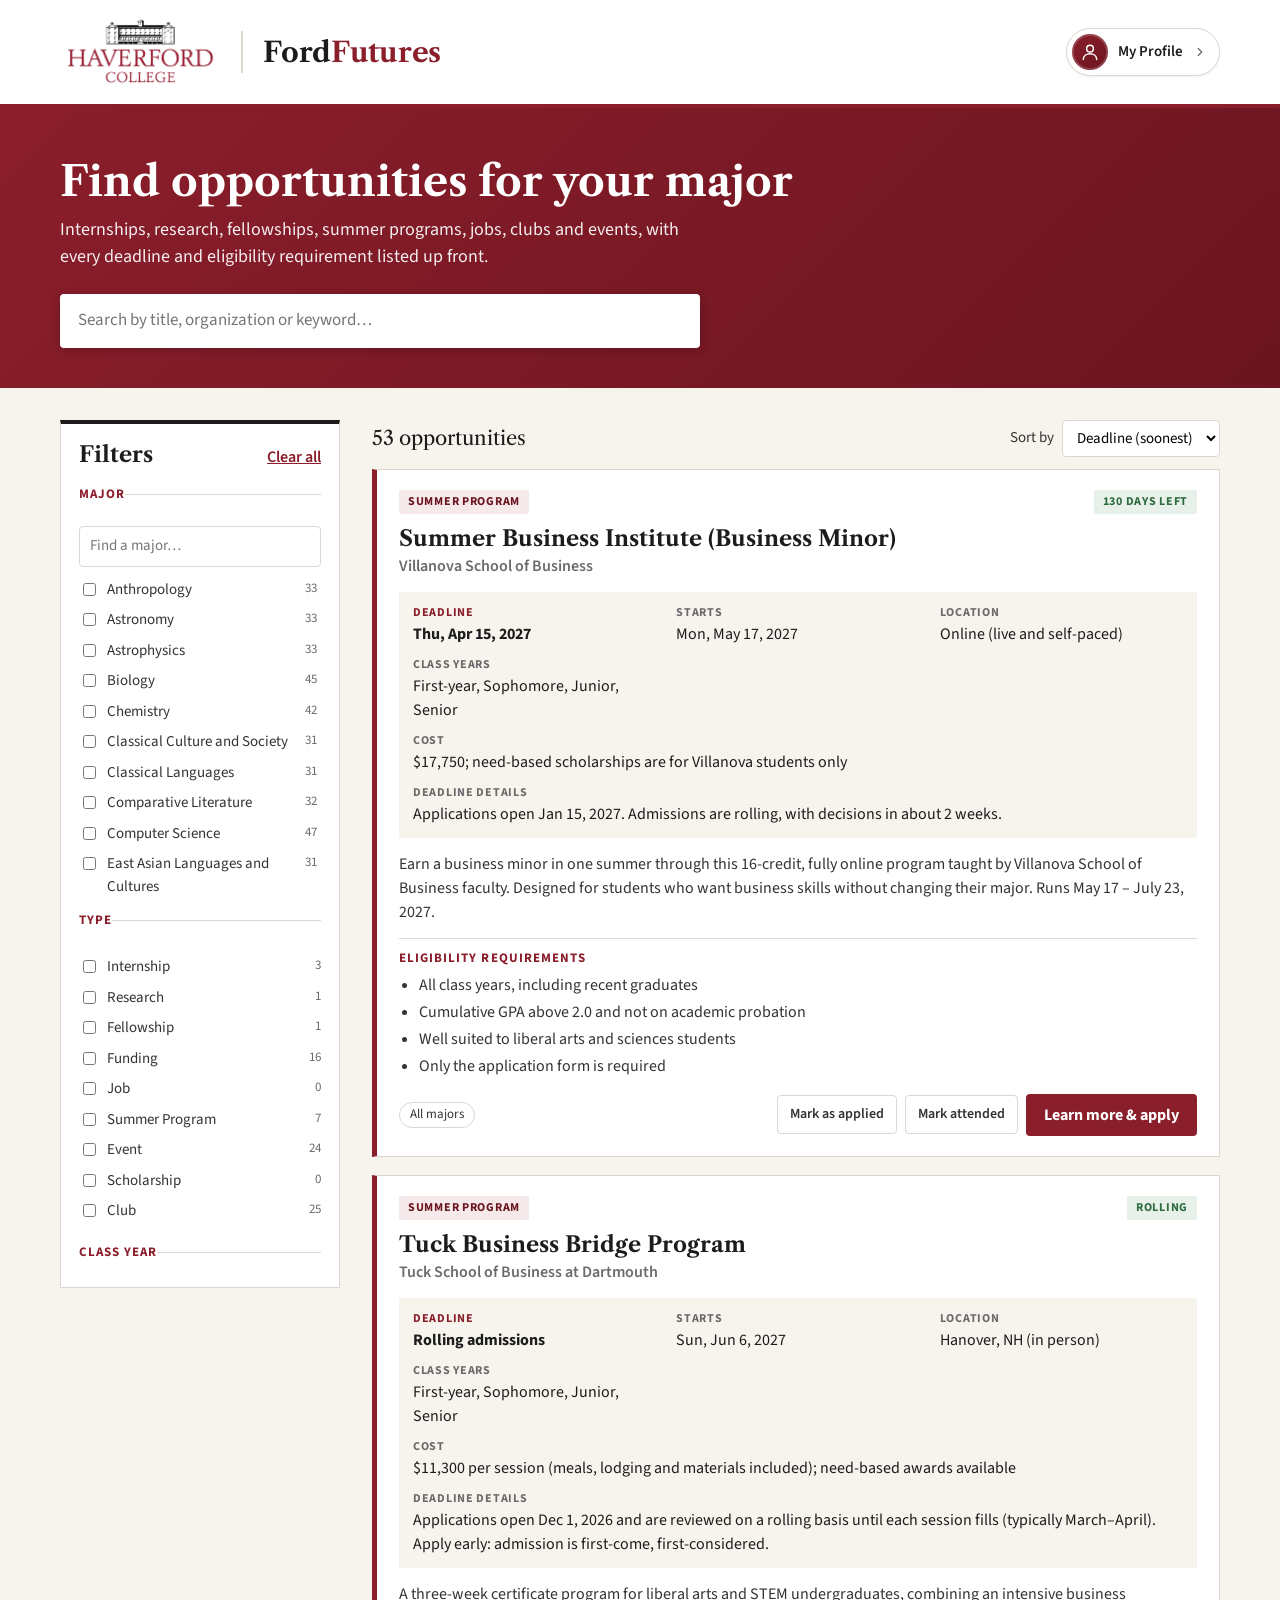
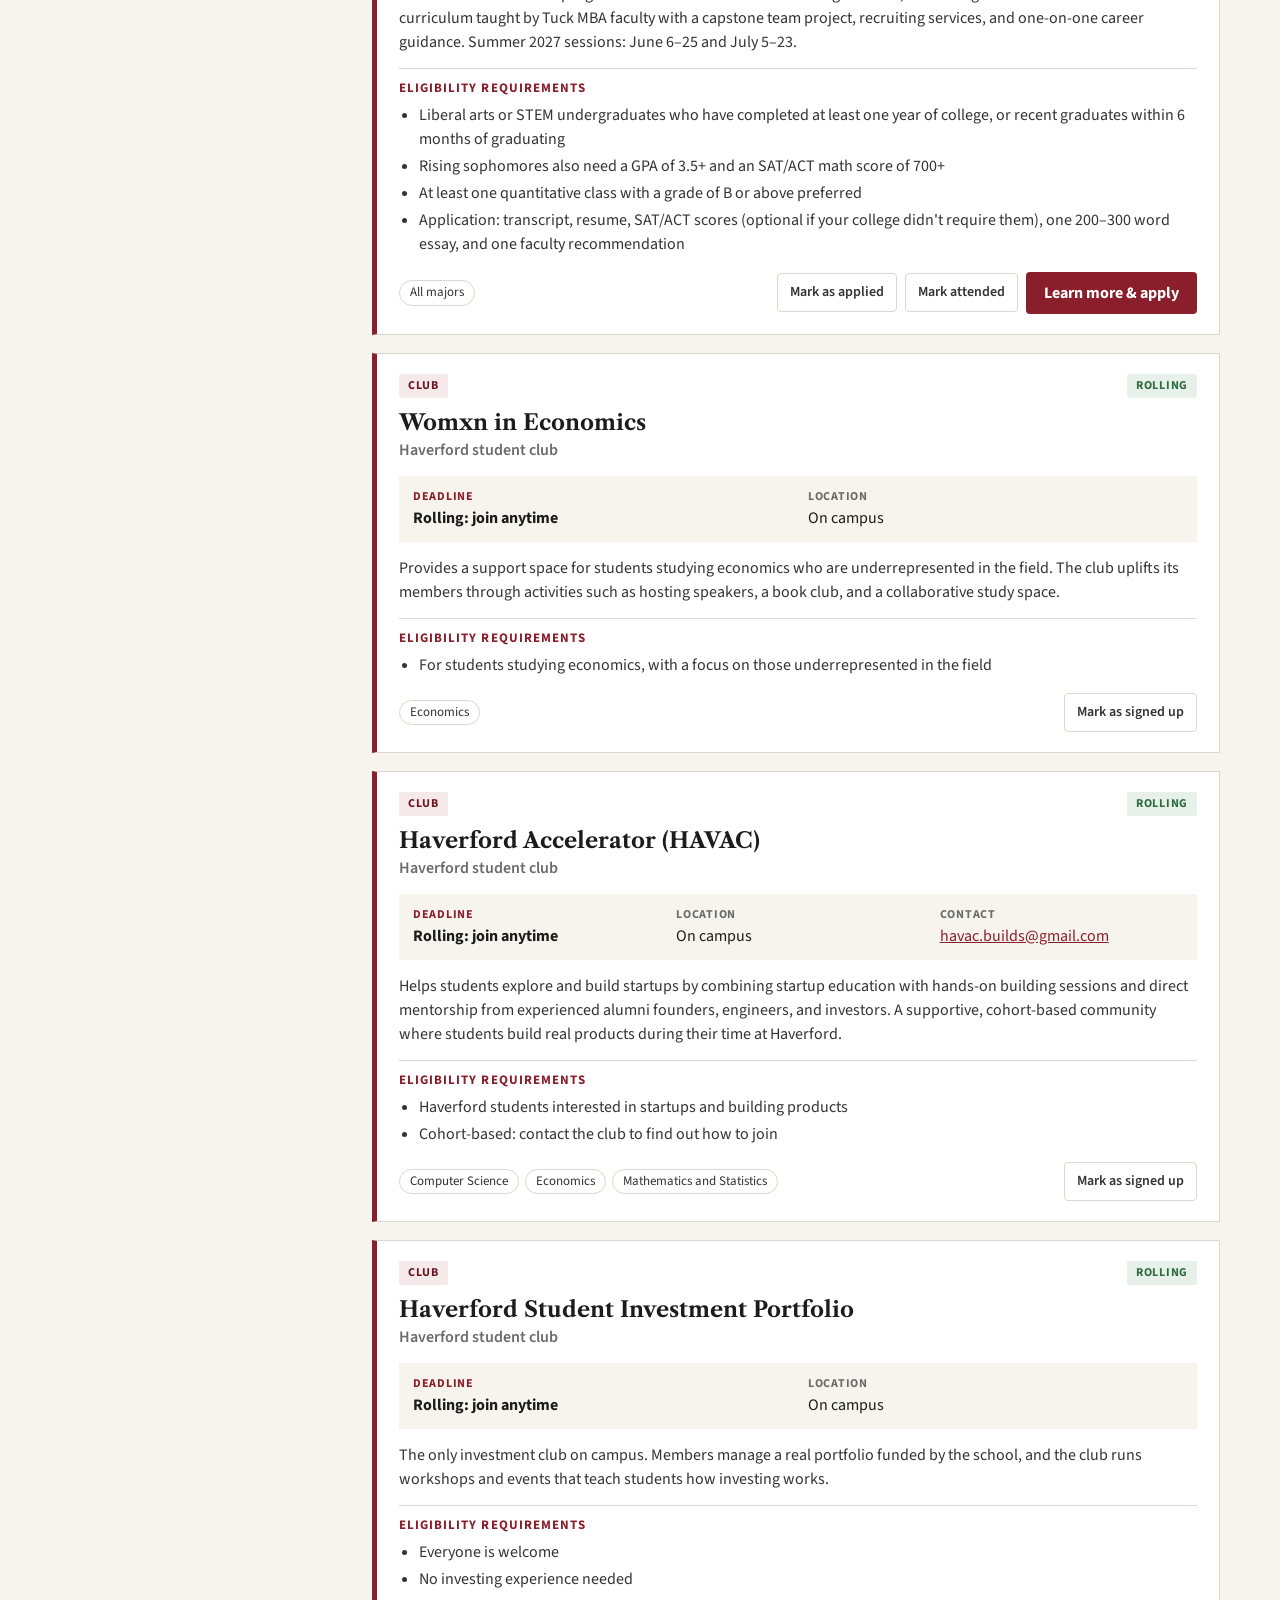
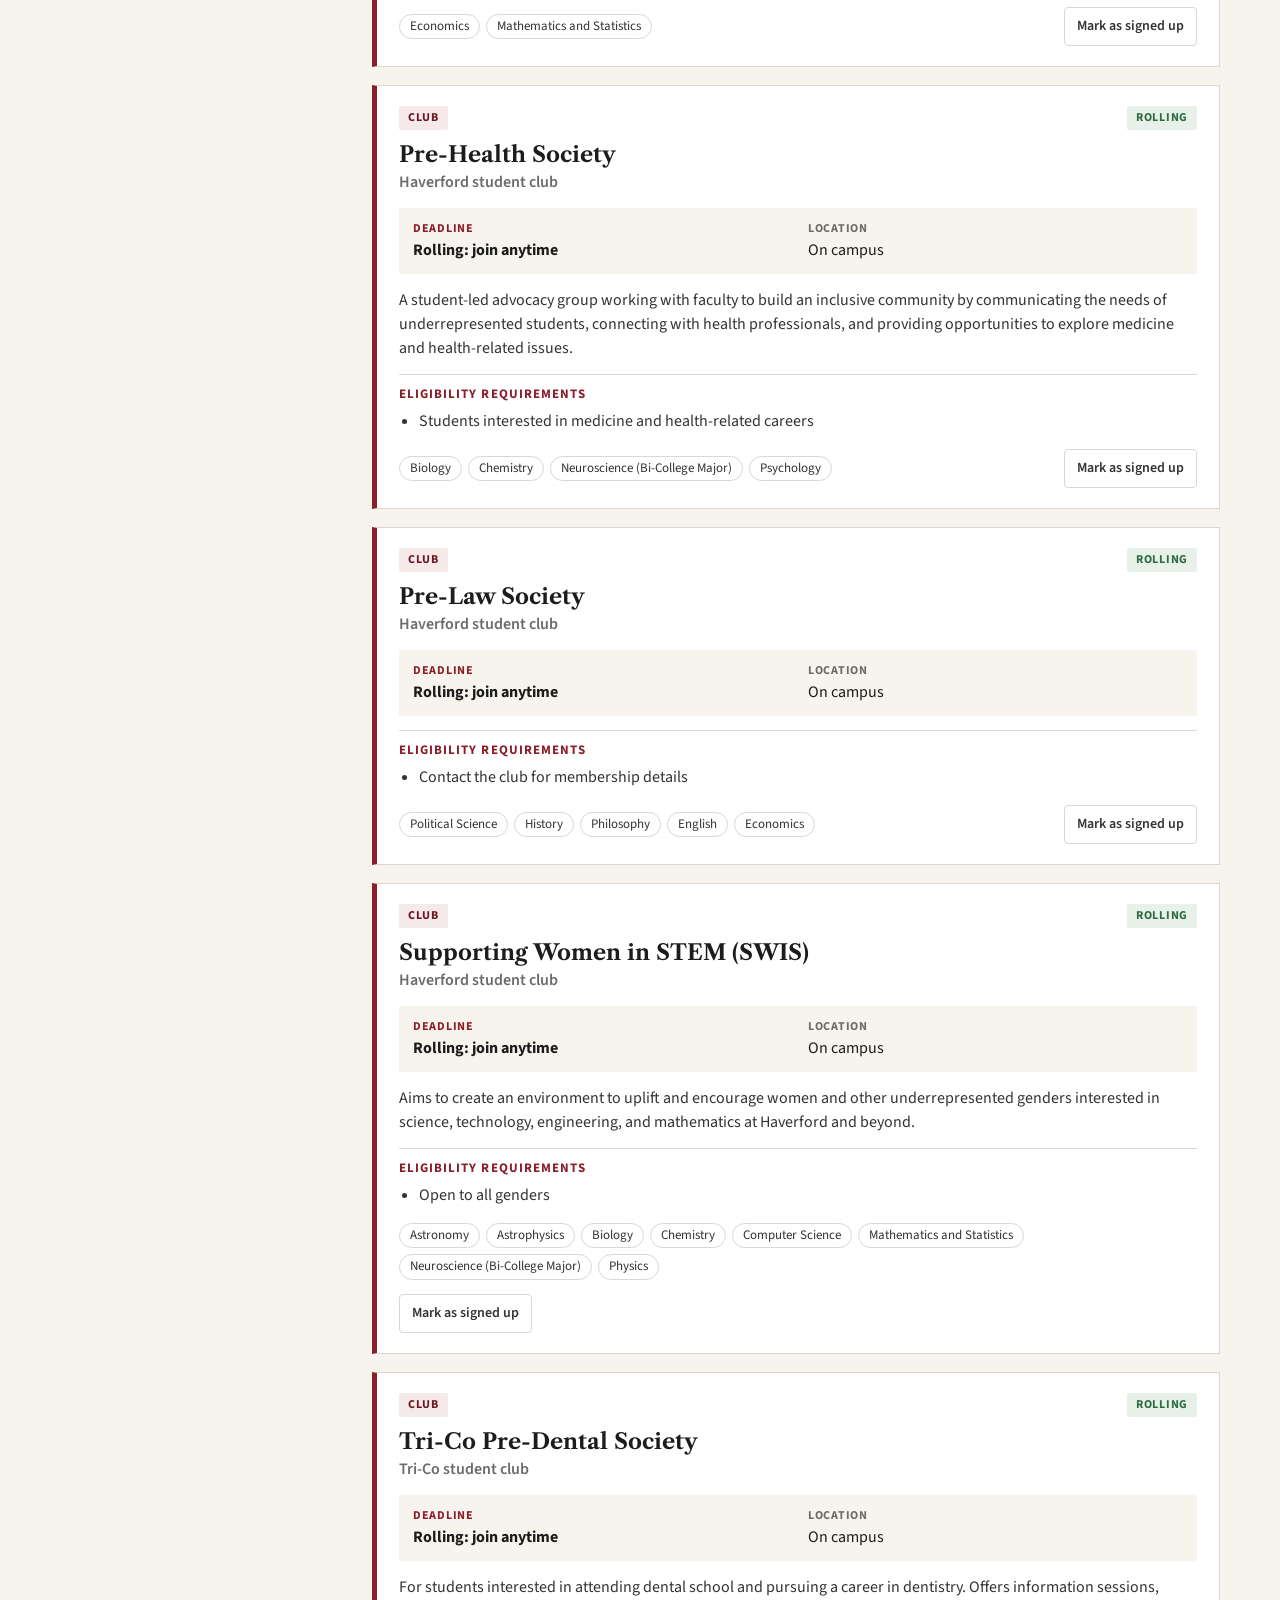
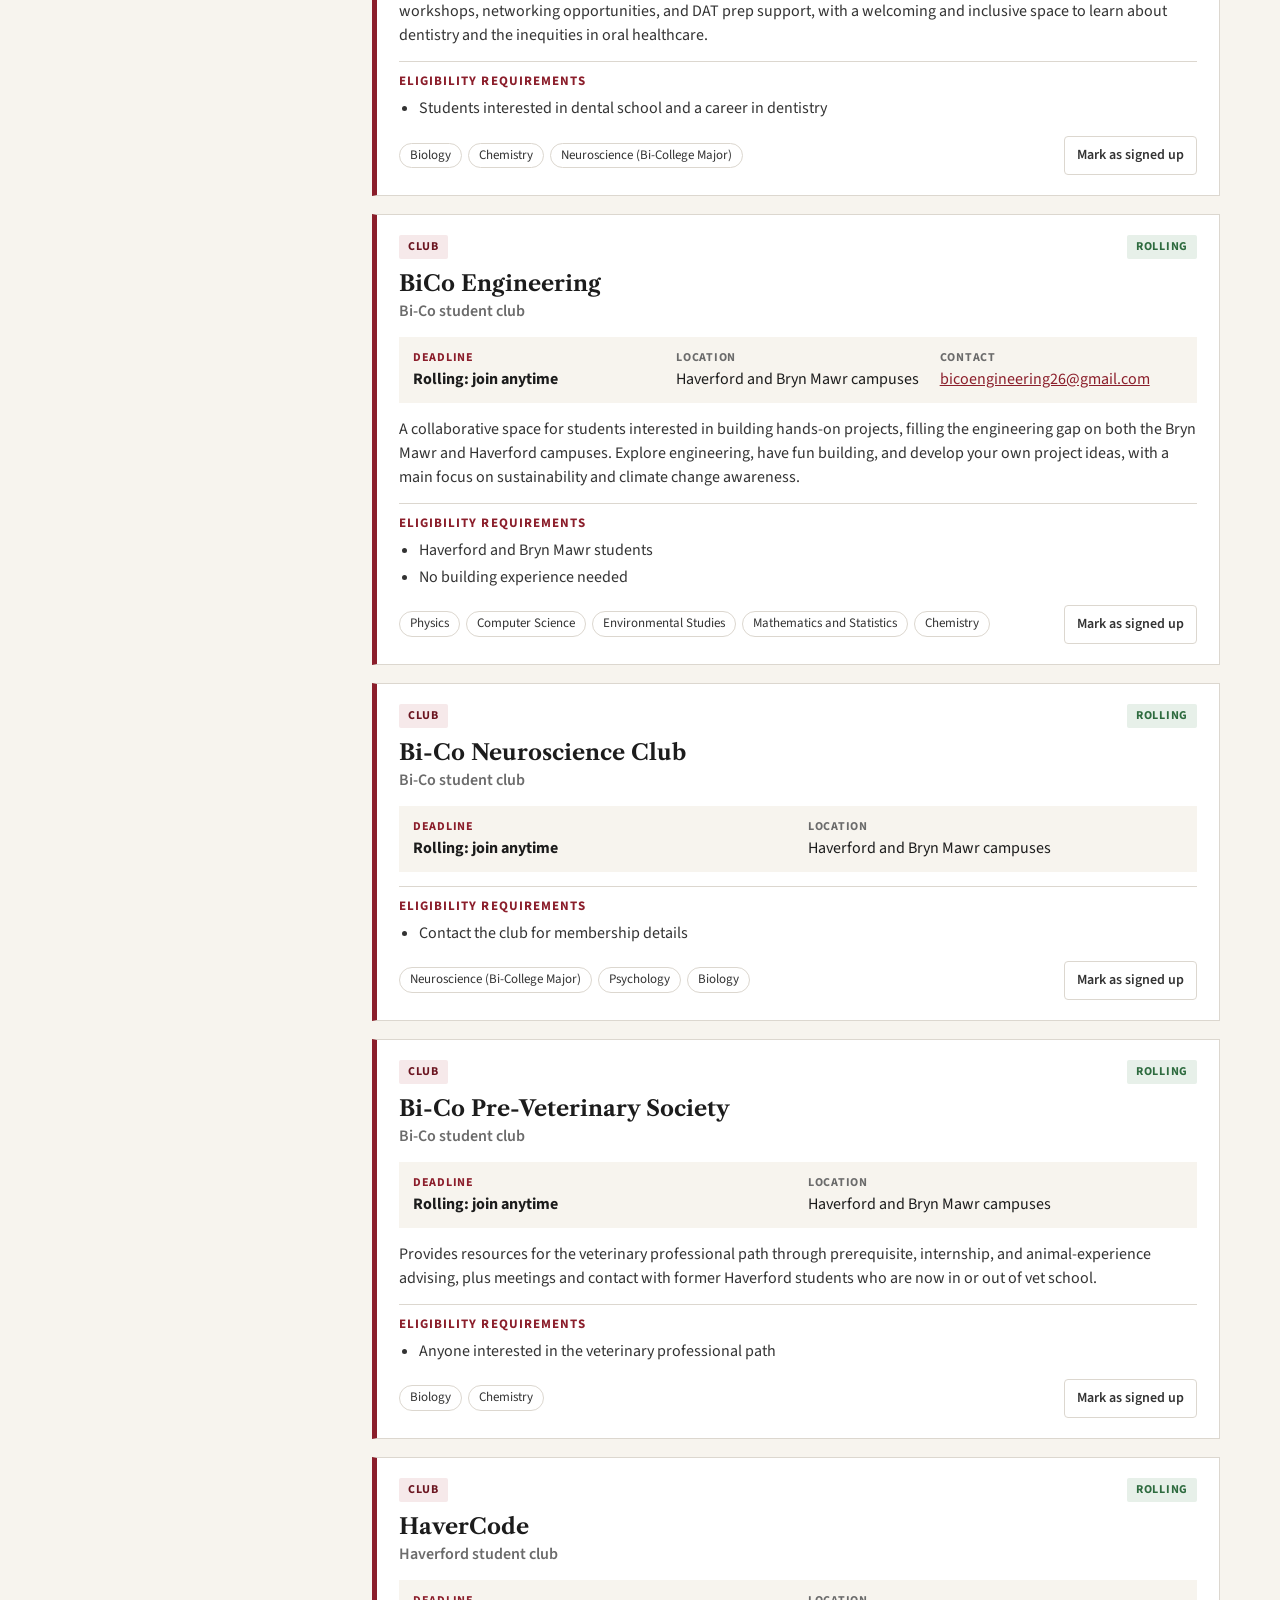
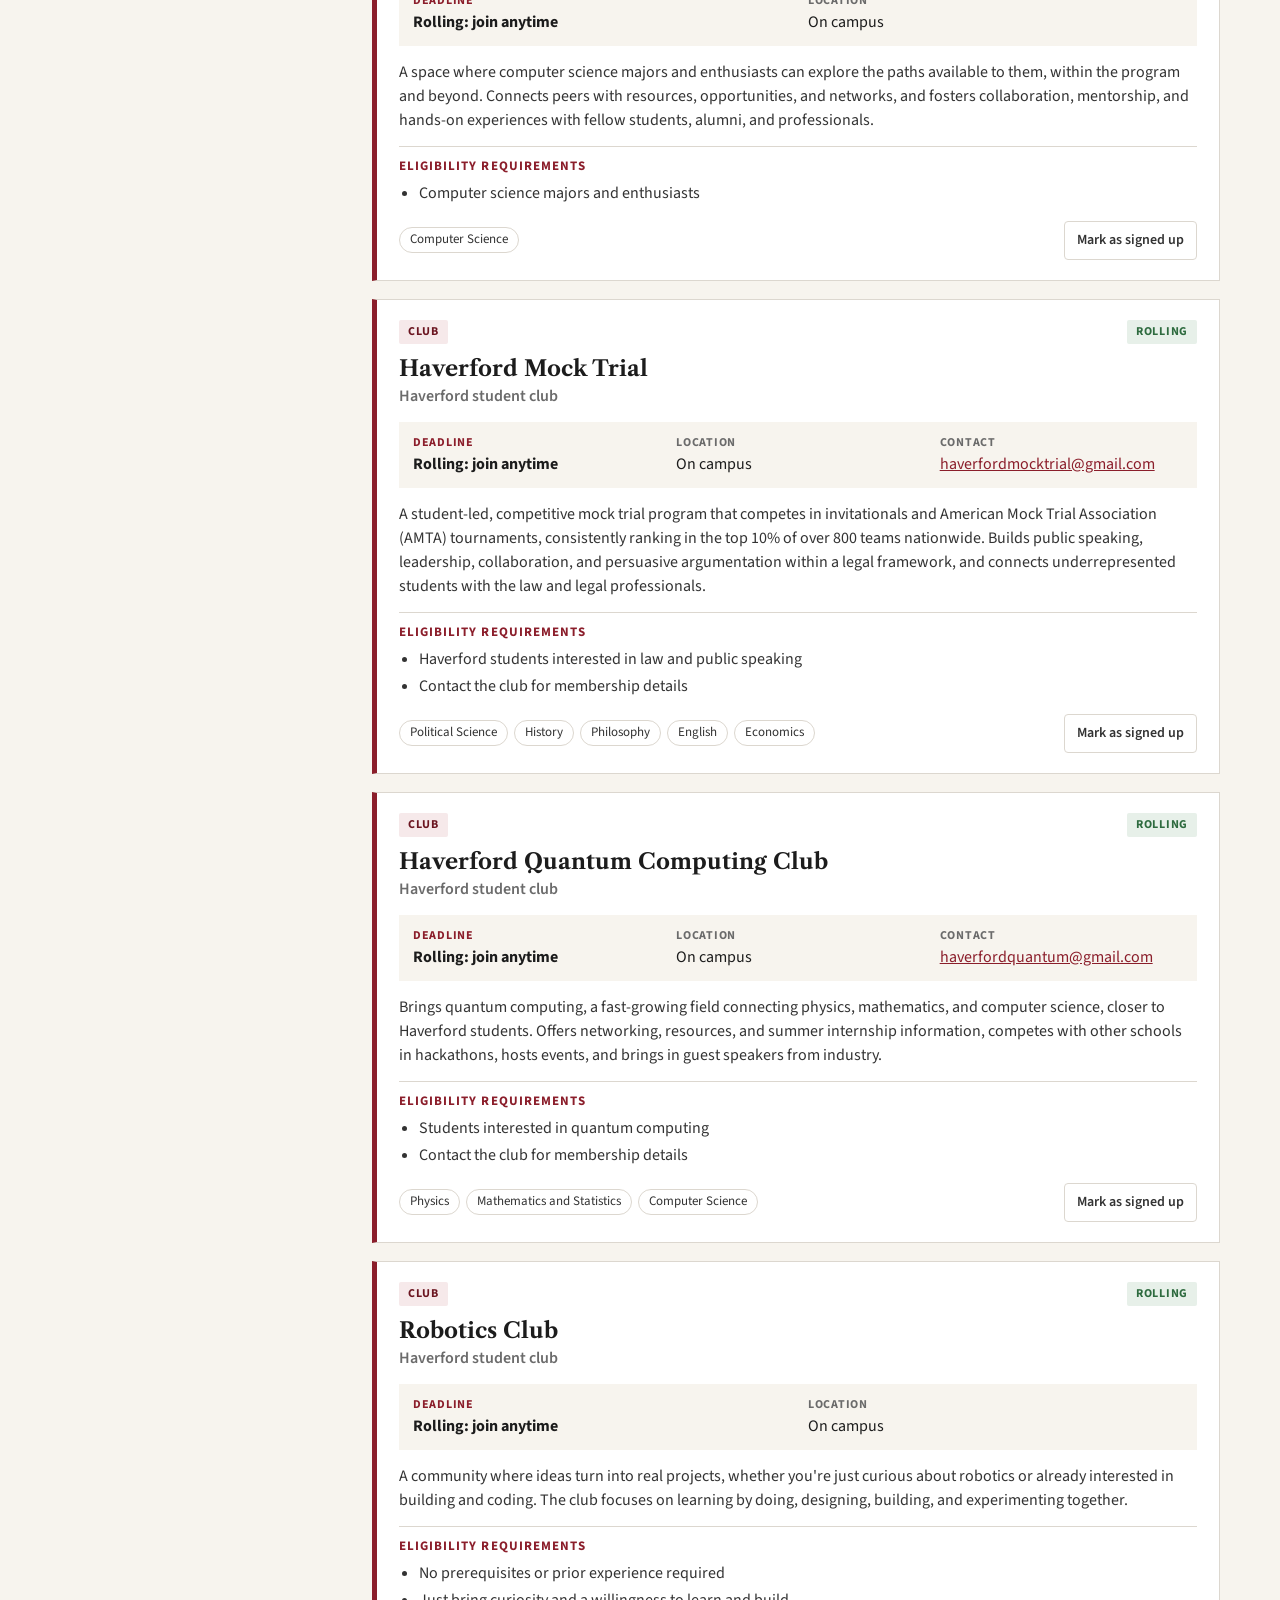
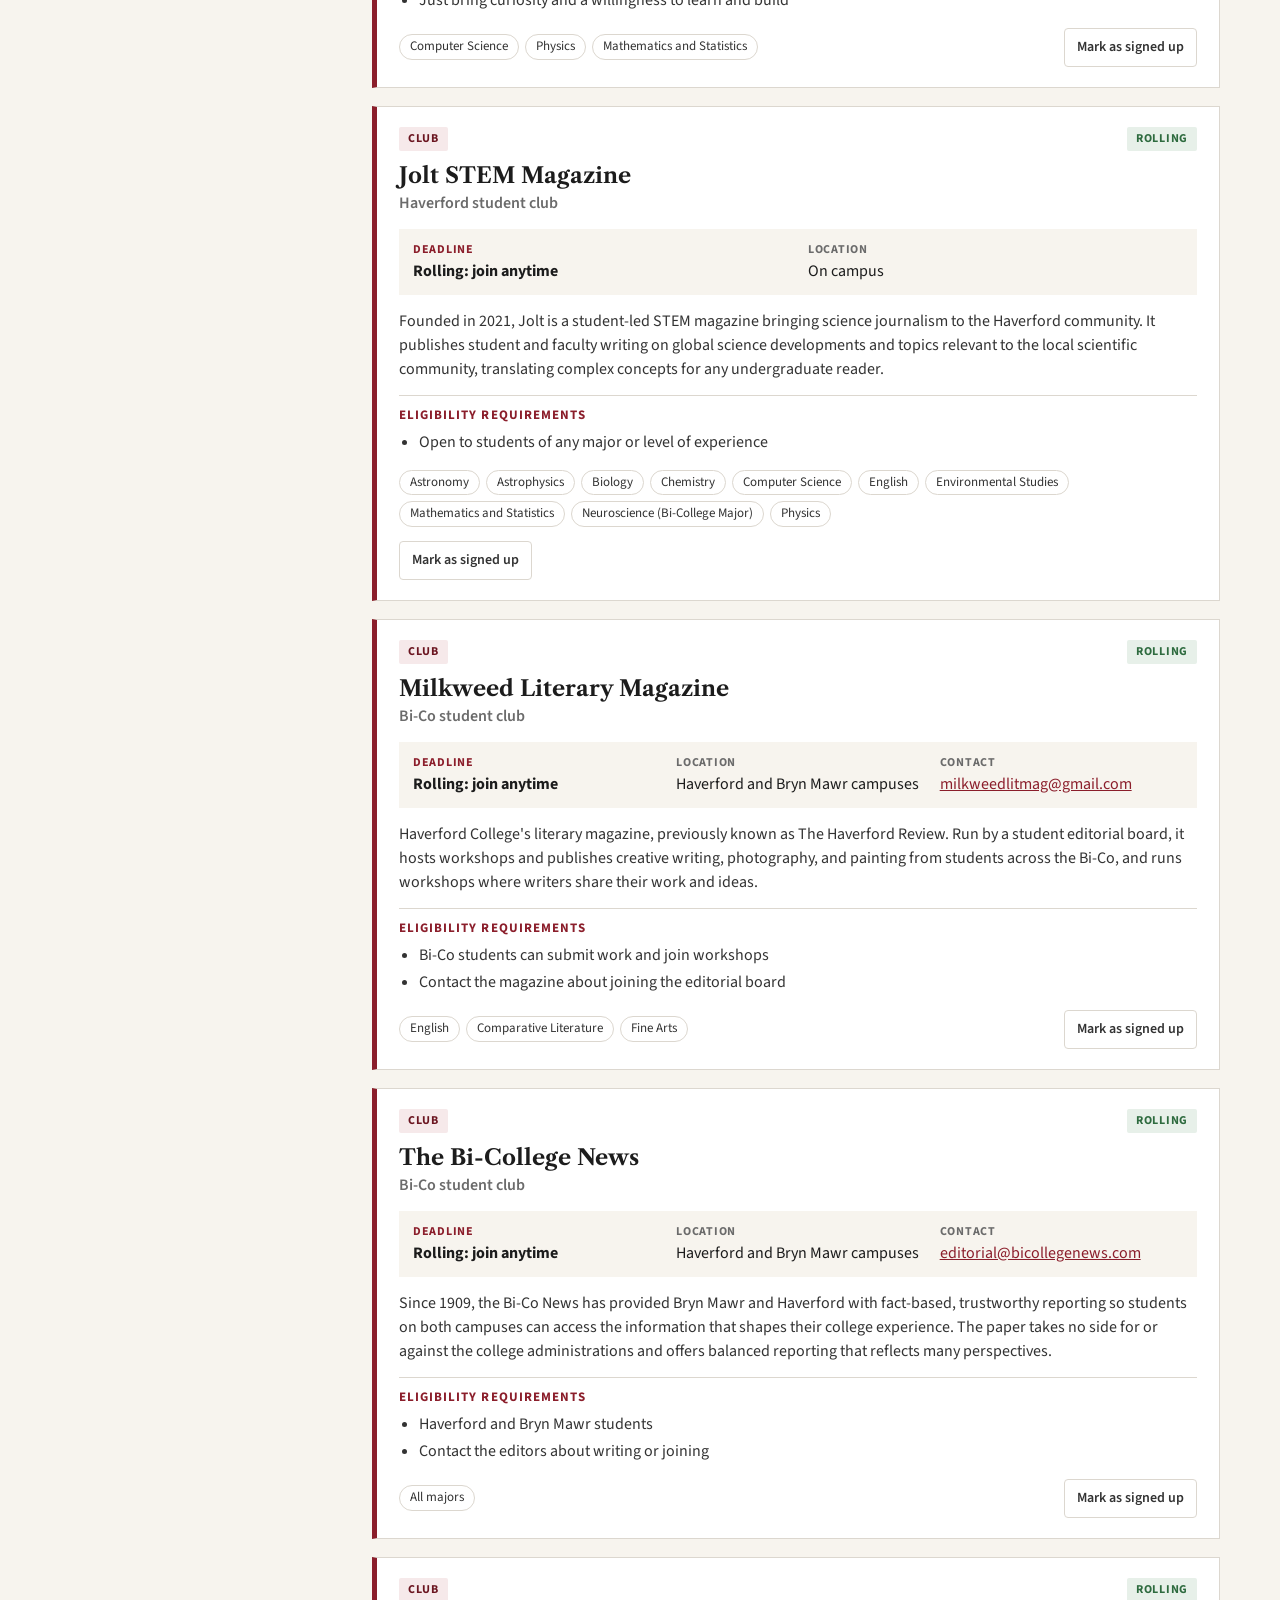
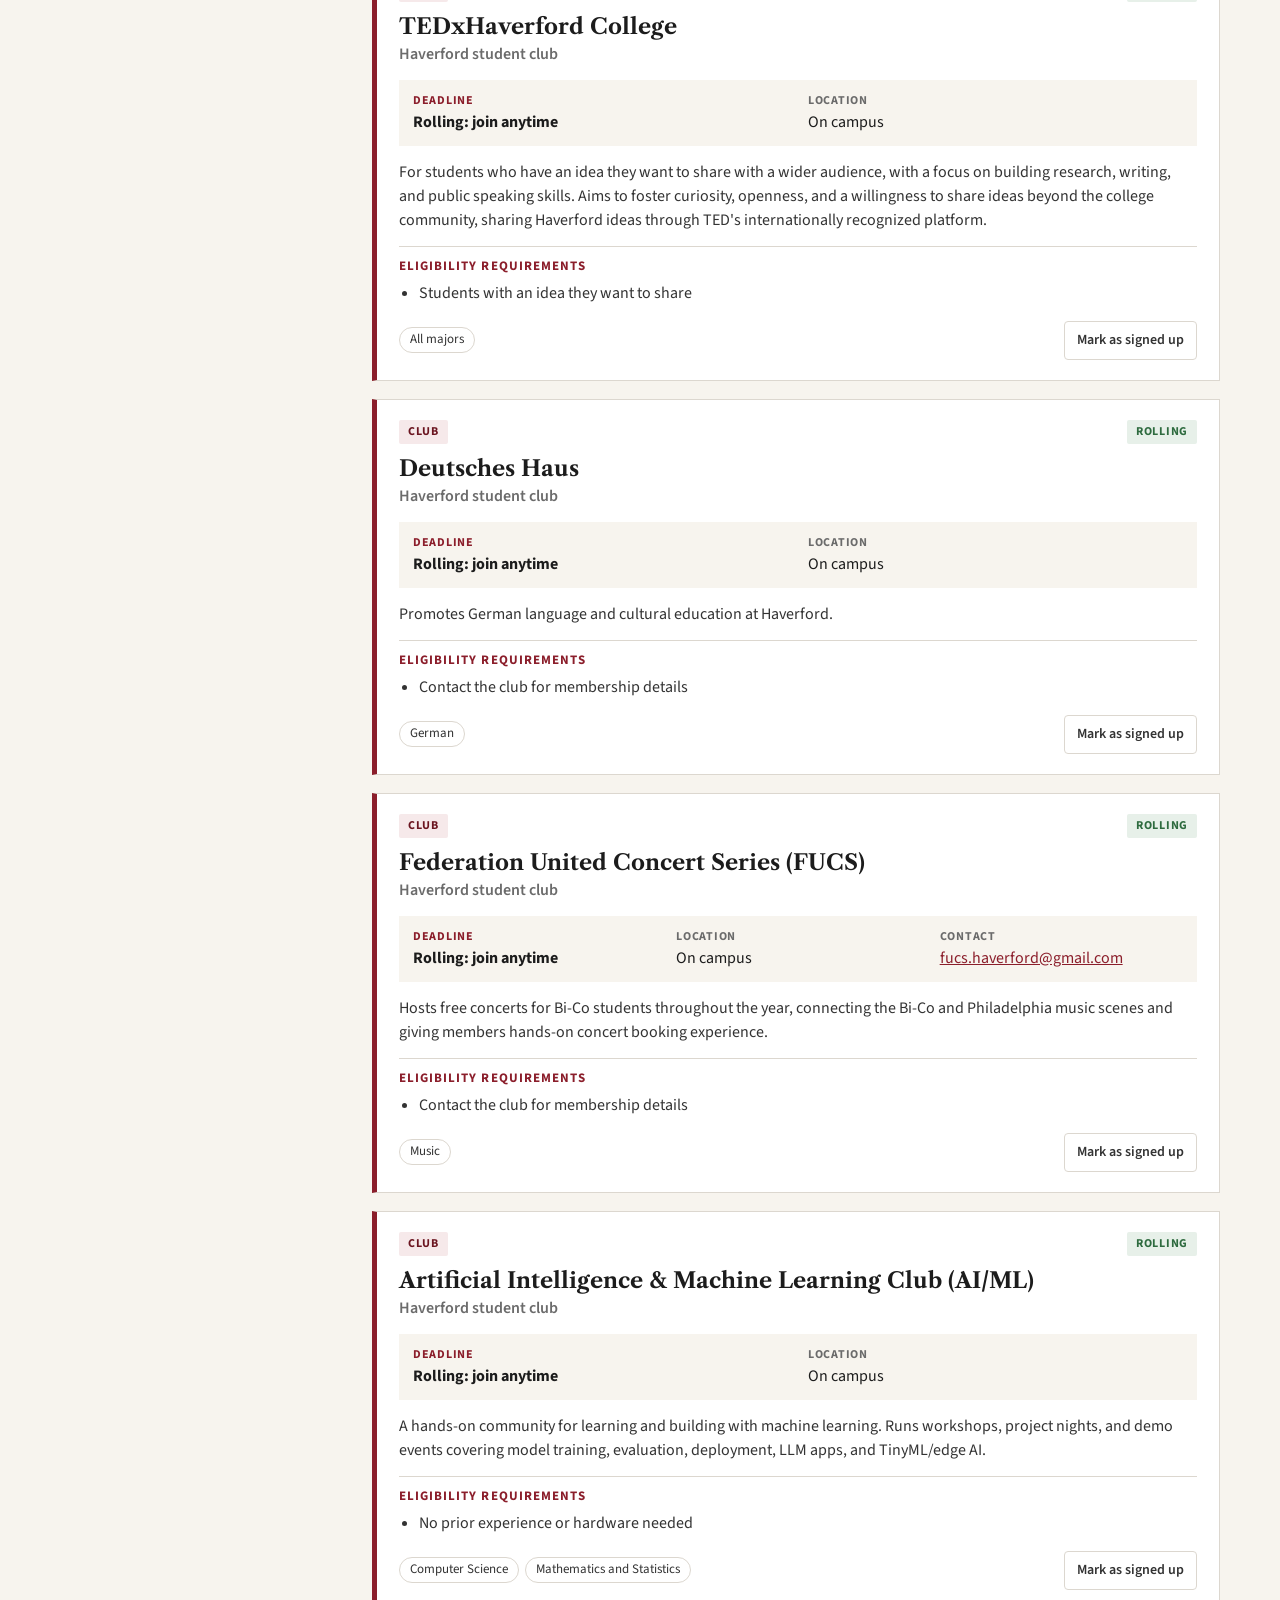
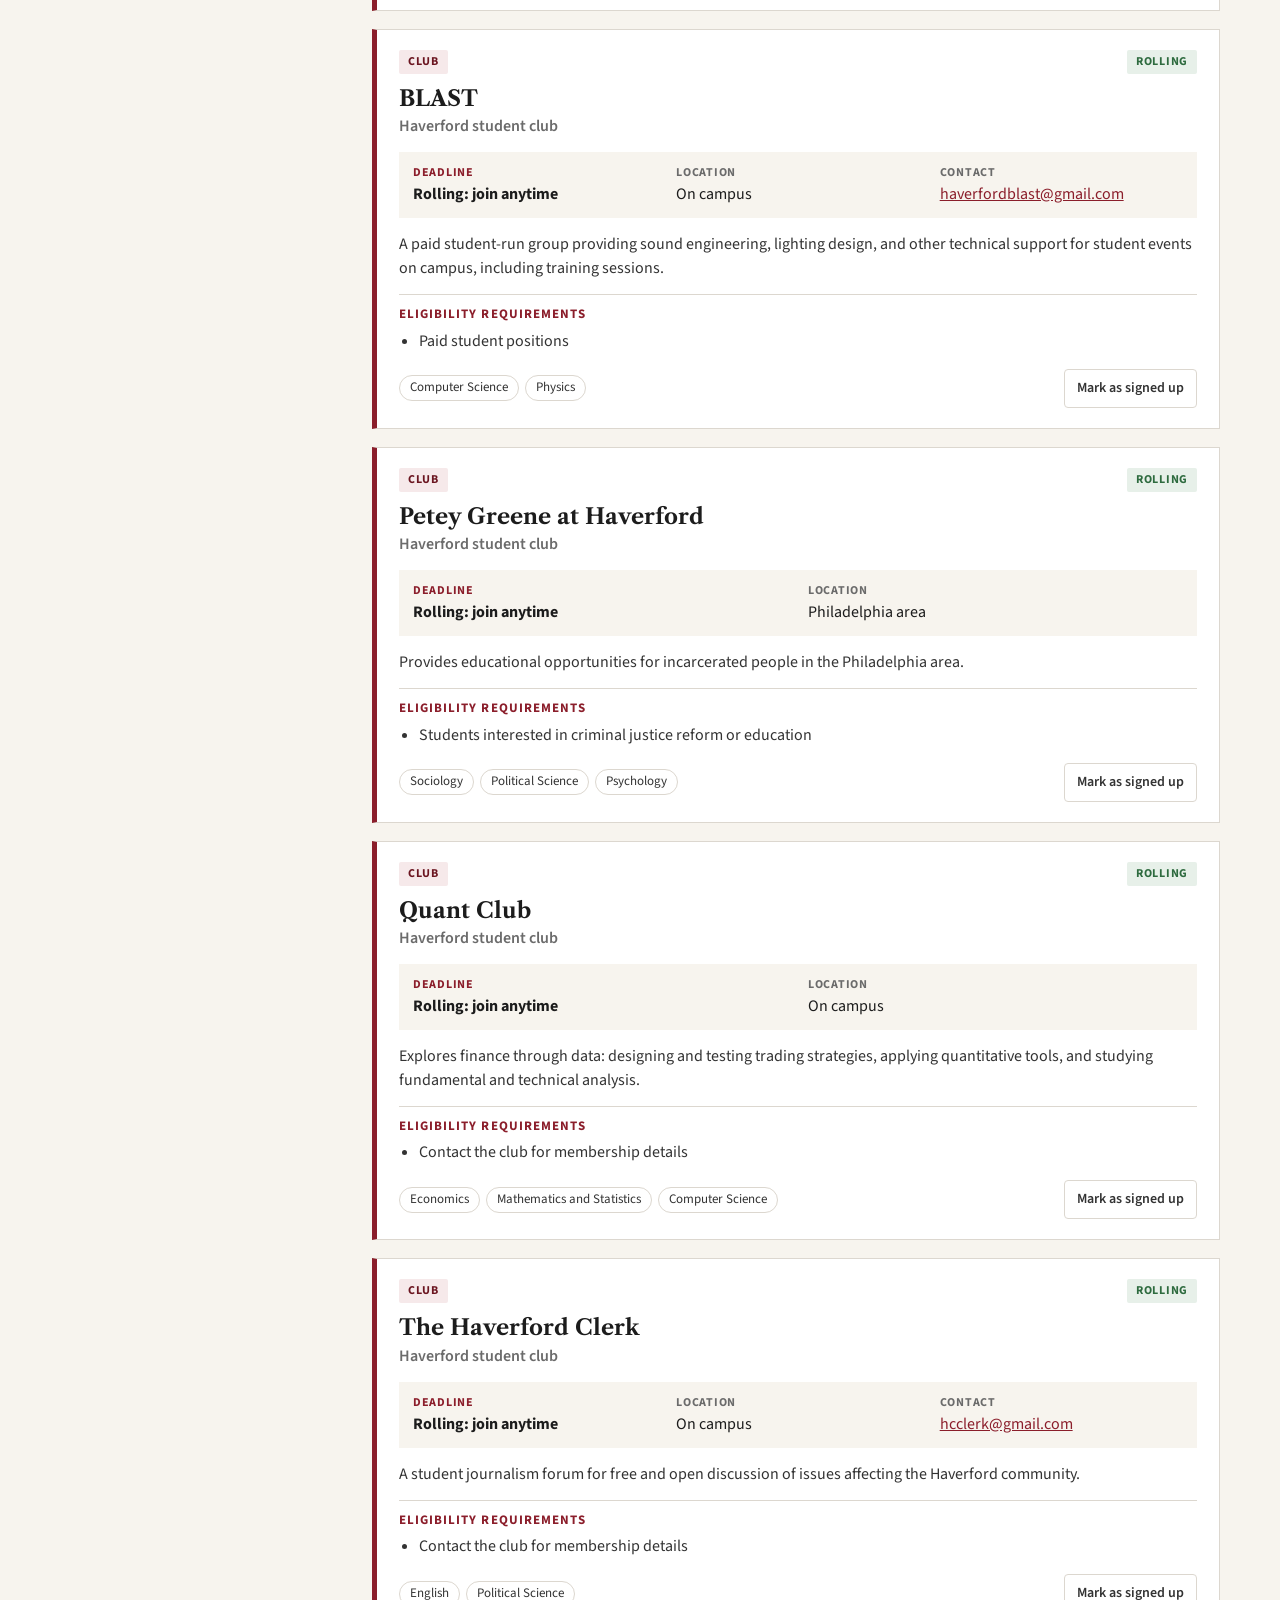
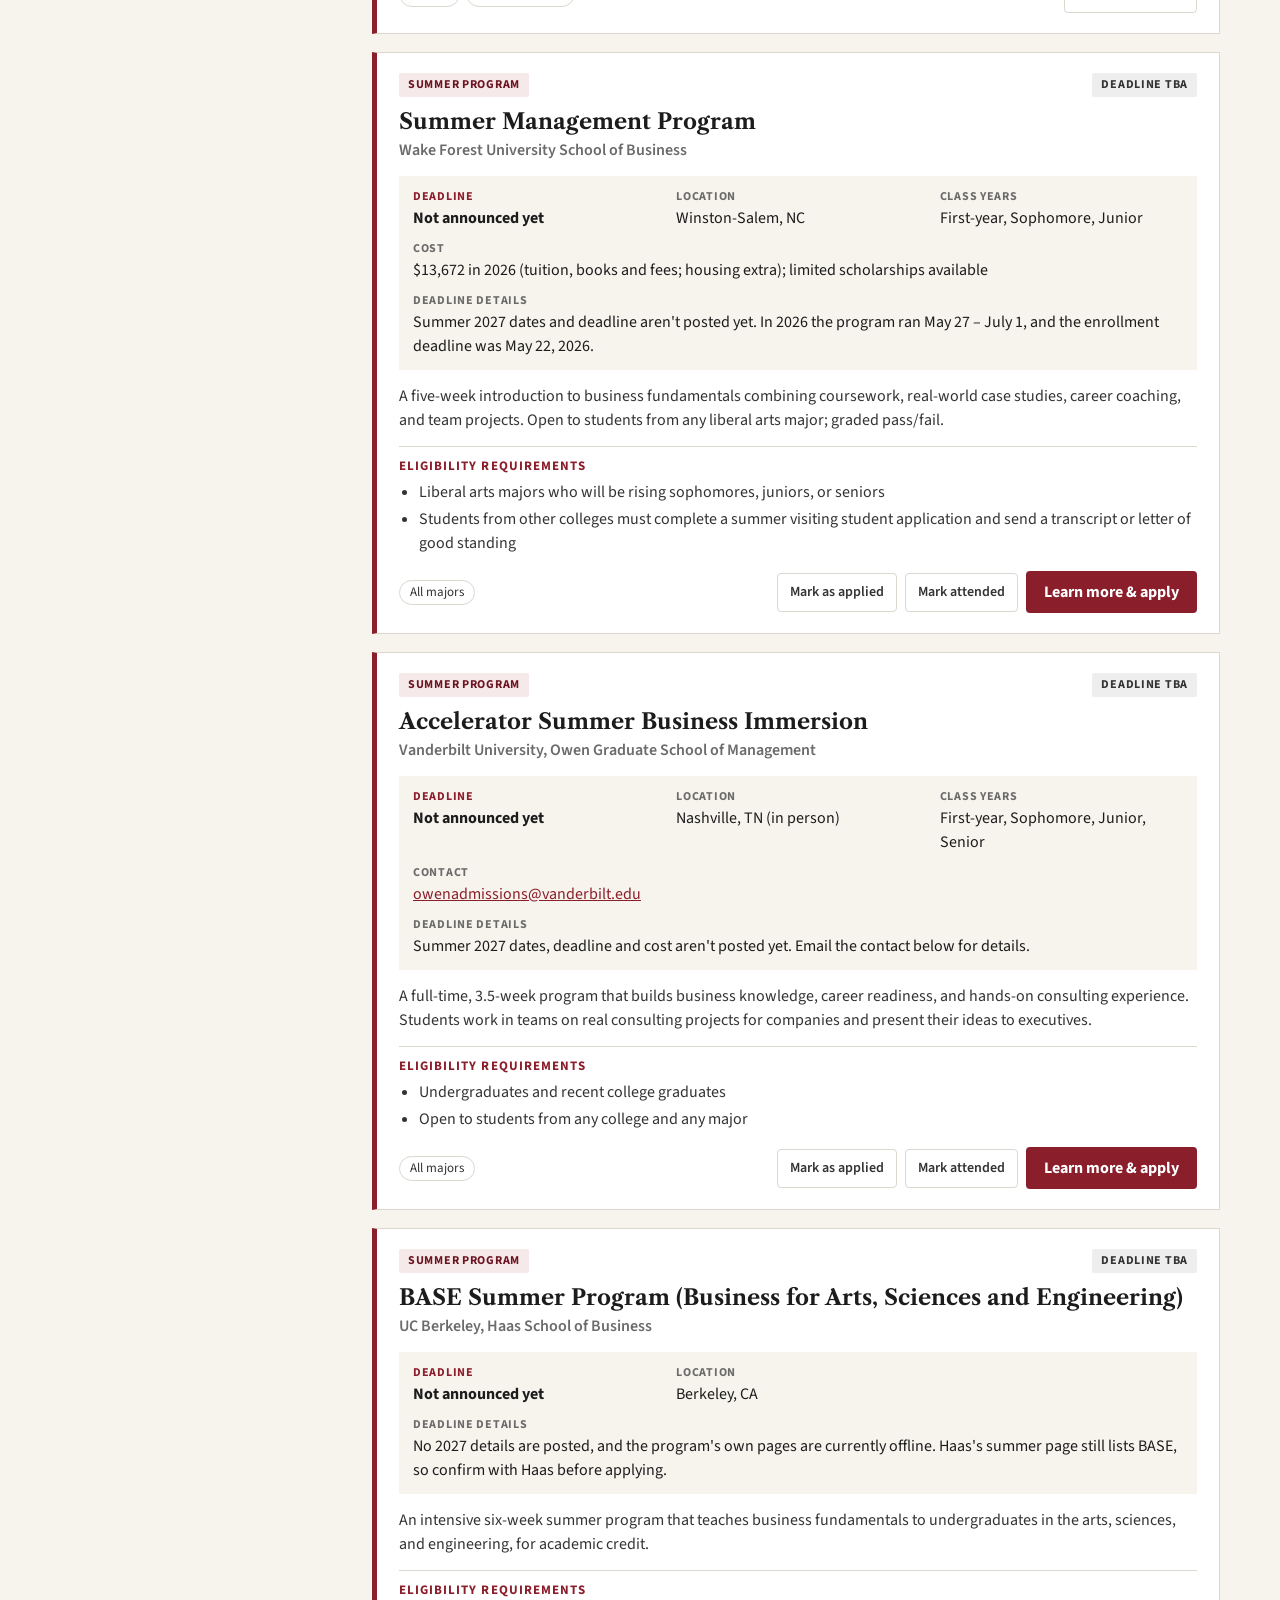
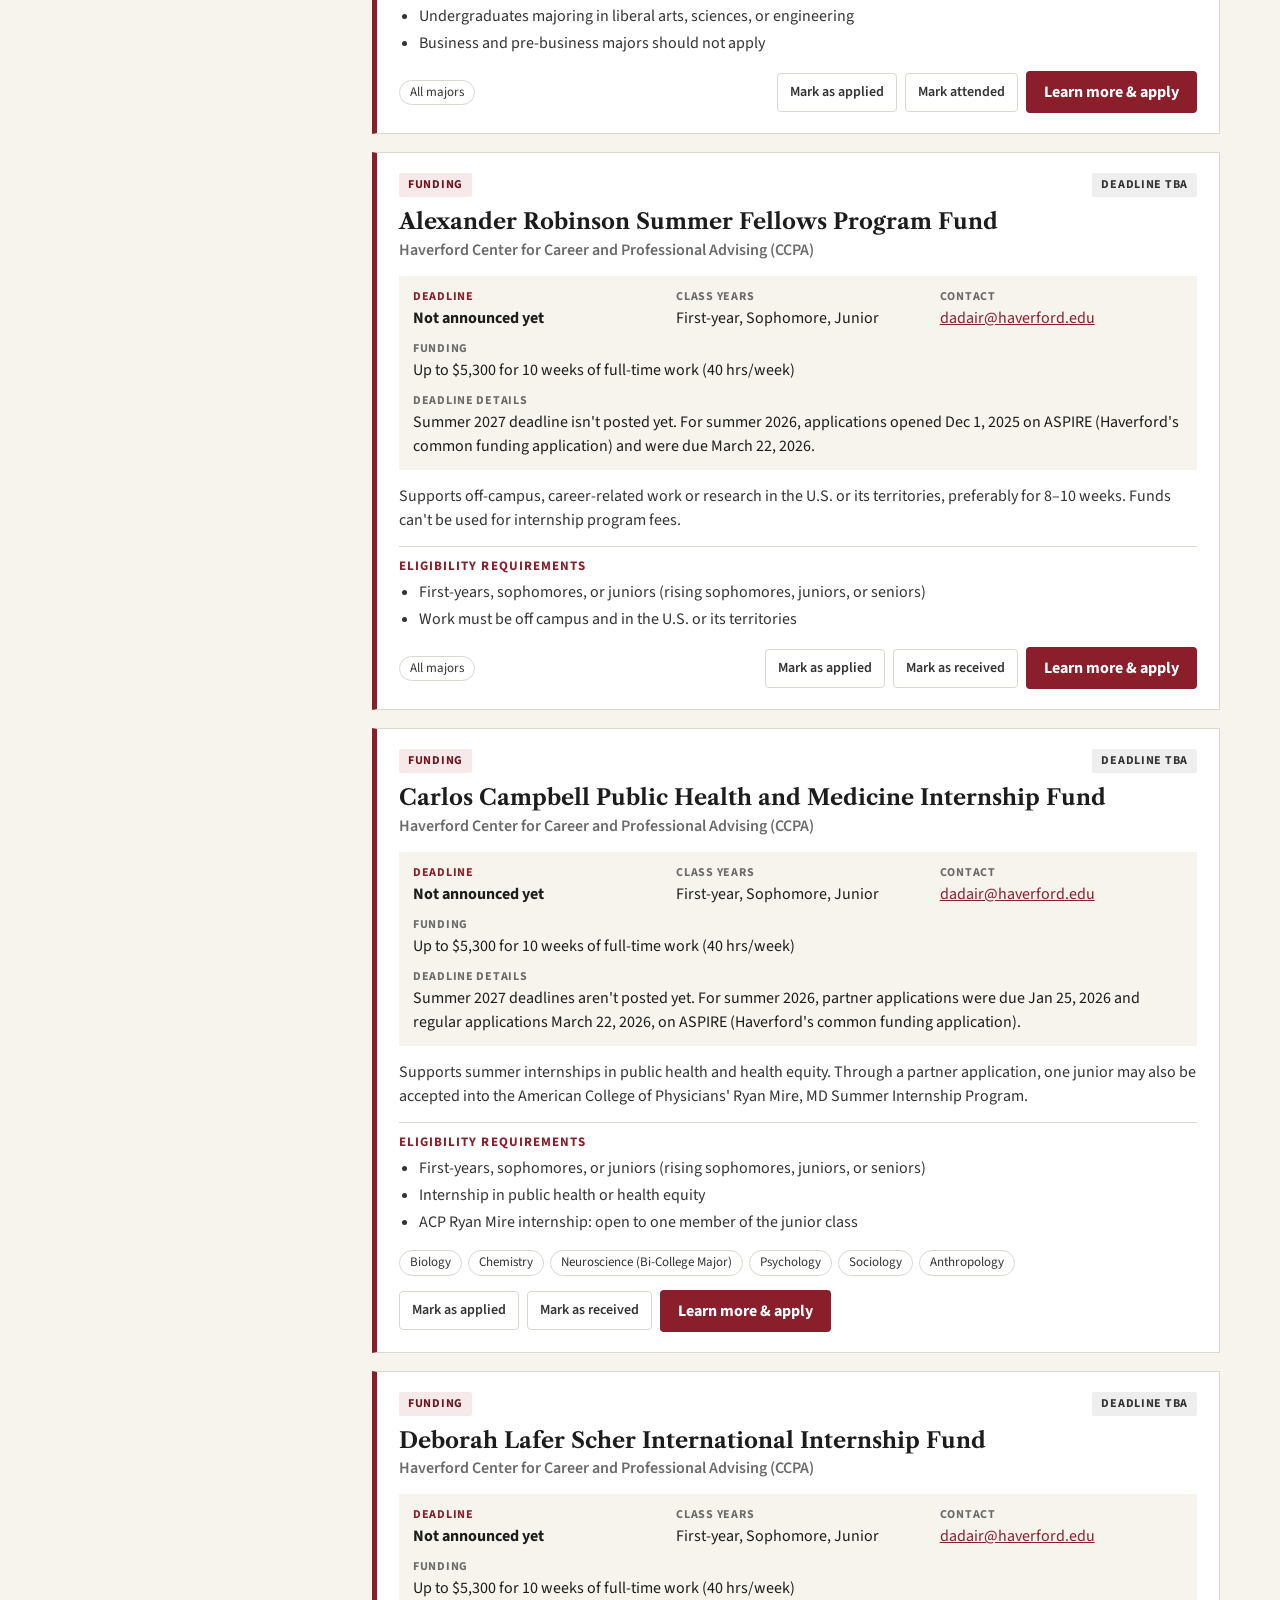
==== index.html @ 642aa40d "Add career-focused Haverford clubs and update footer contact Add 7 career/major-focused clubs from H" ====
<!DOCTYPE html>
<html lang="en">
<head>
  <meta charset="UTF-8">
  <meta name="viewport" content="width=device-width, initial-scale=1.0">
  <title>FordFutures | Haverford Opportunities by Major</title>
  <link rel="preconnect" href="https://fonts.googleapis.com">
  <link rel="preconnect" href="https://fonts.gstatic.com" crossorigin>
  <link href="https://fonts.googleapis.com/css2?family=Libre+Caslon+Text:wght@400;700&family=Source+Sans+3:wght@400;600;700&display=swap" rel="stylesheet">
  <link rel="stylesheet" href="styles.css">
</head>
<body>
  <header class="site-header">
    <div class="container header-main">
      <a href="#" class="brand">
        <img src="images/haverford-logo.png" alt="Haverford College" class="brand-logo" width="649" height="290">
        <span class="brand-title">Ford<span class="brand-accent">Futures</span></span>
      </a>
      <button type="button" id="profile-btn" class="profile-btn" aria-haspopup="dialog" aria-expanded="false" aria-controls="profile-drawer">
        <span id="profile-avatar" class="avatar signed-out" aria-hidden="true">
          <svg class="avatar-icon" viewBox="0 0 24 24" fill="none" stroke="currentColor" stroke-width="1.8" stroke-linecap="round" stroke-linejoin="round">
            <circle cx="12" cy="8" r="4"/>
            <path d="M4 21c0-4.4 3.6-7 8-7s8 2.6 8 7"/>
          </svg>
          <span id="profile-initials" class="avatar-initials"></span>
        </span>
        <span id="profile-btn-label" class="profile-btn-label">My Profile</span>
        <svg class="profile-chevron" viewBox="0 0 24 24" fill="none" stroke="currentColor" stroke-width="2.2" stroke-linecap="round" stroke-linejoin="round" aria-hidden="true">
          <path d="M9 6l6 6-6 6"/>
        </svg>
      </button>
    </div>
  </header>

  <div id="profile-overlay" class="overlay" hidden></div>
  <aside id="profile-drawer" class="drawer" role="dialog" aria-modal="true" aria-labelledby="drawer-title" hidden>
    <div class="drawer-head">
      <h2 id="drawer-title">My Profile</h2>
      <button type="button" id="profile-close" class="close-btn" aria-label="Close profile">×</button>
    </div>

    <div class="drawer-body">
      <!-- Signed out -->
      <div id="auth-view">
        <p id="auth-notice" class="auth-notice" hidden></p>
        <p class="drawer-intro">Create an account to save your major, get listings tailored to you, and keep track of events you've signed up for and attended.</p>
        <div class="tabs" role="tablist">
          <button type="button" id="tab-signin" class="tab active" role="tab">Sign in</button>
          <button type="button" id="tab-signup" class="tab" role="tab">Create account</button>
        </div>
        <form id="auth-form" class="stack" novalidate>
          <label>Email
            <input id="auth-email" type="email" autocomplete="email" required placeholder="you@haverford.edu">
          </label>
          <label>Password
            <input id="auth-password" type="password" autocomplete="current-password" required minlength="8">
          </label>
          <p id="auth-error" class="form-error" role="alert" hidden></p>
          <button type="submit" id="auth-submit" class="primary-btn">Sign in</button>
        </form>
        <p class="fine-print">Profiles are saved in this browser only. Use the same browser and device to sign in again.</p>
      </div>

      <!-- Signed in -->
      <div id="profile-view" hidden>
        <div class="signed-in-as">
          <span>Signed in as <strong id="profile-email"></strong></span>
          <button type="button" id="sign-out" class="link-btn">Sign out</button>
        </div>

        <section class="drawer-section">
          <h3>About you</h3>
          <form id="profile-form" class="stack">
            <label>Name
              <input id="profile-name" type="text" autocomplete="name" placeholder="Optional">
            </label>
            <label>Major
              <select id="profile-major-1"></select>
            </label>
            <label>Second major or minor
              <select id="profile-major-2"></select>
            </label>
            <label>Class year
              <select id="profile-year"></select>
            </label>
            <div class="save-row">
              <button type="submit" class="primary-btn">Save profile</button>
              <span id="profile-saved" class="saved-msg" role="status" hidden>Saved ✓</span>
            </div>
          </form>
        </section>

        <section class="drawer-section">
          <h3>Signed up <span id="signed-up-count" class="count-pill">0</span></h3>
          <ul id="signed-up-list" class="track-list"></ul>
        </section>

        <section class="drawer-section">
          <h3>Attended <span id="attended-count" class="count-pill">0</span></h3>
          <ul id="attended-list" class="track-list"></ul>
          <form id="past-event-form" class="past-form">
            <p class="past-form-label">Add an event you attended</p>
            <label class="visually-hidden" for="past-title">Event name</label>
            <input id="past-title" type="text" placeholder="Event name" required>
            <label class="visually-hidden" for="past-date">Date</label>
            <input id="past-date" type="date">
            <button type="submit" class="secondary-btn">Add</button>
          </form>
        </section>

        <button type="button" id="delete-account" class="danger-link">Delete account</button>
      </div>
    </div>
  </aside>

  <section class="hero">
    <div class="container">
      <h1>Find opportunities for your major</h1>
      <p>Internships, research, fellowships, summer programs, jobs, clubs and events, with every deadline and eligibility requirement listed up front.</p>
      <div class="search-wrap">
        <label for="search" class="visually-hidden">Search opportunities</label>
        <input id="search" type="search" placeholder="Search by title, organization or keyword…" autocomplete="off">
      </div>
    </div>
  </section>

  <main class="container layout">
    <aside class="filters" aria-label="Filters">
      <div class="filters-head">
        <h2>Filters</h2>
        <button type="button" id="clear-filters" class="link-btn">Clear all</button>
      </div>

      <fieldset id="for-you-fieldset" hidden>
        <legend>For you</legend>
        <label class="check"><input type="checkbox" id="for-you"> <span class="check-text">Match my profile</span></label>
        <p id="for-you-hint" class="filter-hint"></p>
      </fieldset>

      <fieldset>
        <legend>Major</legend>
        <label for="major-search" class="visually-hidden">Filter the list of majors</label>
        <input id="major-search" type="search" class="major-search" placeholder="Find a major…" autocomplete="off">
        <div id="major-list" class="check-list"></div>
      </fieldset>

      <fieldset>
        <legend>Type</legend>
        <div id="type-list" class="check-list"></div>
      </fieldset>

      <fieldset>
        <legend>Class year</legend>
        <div id="year-list" class="check-list"></div>
      </fieldset>

      <fieldset>
        <legend>Deadline</legend>
        <label class="check"><input type="checkbox" id="hide-closed" checked> Hide past deadlines</label>
        <label class="check"><input type="checkbox" id="closing-soon"> Closing within 14 days</label>
      </fieldset>
    </aside>

    <section class="results" aria-live="polite">
      <div class="results-bar">
        <p id="result-count" class="result-count"></p>
        <div class="sort">
          <label for="sort">Sort by</label>
          <select id="sort">
            <option value="deadline">Deadline (soonest)</option>
            <option value="title">Title (A–Z)</option>
            <option value="newest">Recently added</option>
          </select>
        </div>
      </div>
      <div id="active-chips" class="chips"></div>
      <div id="results" class="cards"></div>
    </section>
  </main>

  <footer class="site-footer">
    <div class="container">
      <p>Always confirm deadlines and requirements with the posting organization before applying.</p>
      <p>To list an opportunity, contact <a href="mailto:hc-ccpa@haverford.edu">hc-ccpa@haverford.edu</a></p>
    </div>
  </footer>

  <script src="data/majors.js"></script>
  <script src="data/opportunities.js"></script>
  <script src="auth.js"></script>
  <script src="profile.js"></script>
  <script src="app.js"></script>
</body>
</html>
---- styles.css ----
/* Palette inspired by haverford.edu: deep scarlet, black, warm neutrals. */
:root {
  --red: #8b1e2b;
  --red-dark: #6b1520;
  --red-tint: #f6e9ea;
  --black: #1c1c1c;
  --charcoal: #333333;
  --gray: #6b6b6b;
  --line: #dcd7cf;
  --cream: #f7f4ee;
  --white: #ffffff;
  --gold: #b07d1a;
  --green: #2e6b3f;

  --serif: "Libre Caslon Text", Georgia, "Times New Roman", serif;
  --sans: "Source Sans 3", -apple-system, BlinkMacSystemFont, "Segoe UI", Helvetica, Arial, sans-serif;
  --radius: 4px;
}

* { box-sizing: border-box; }

[hidden] { display: none !important; }

body {
  margin: 0;
  font-family: var(--sans);
  font-size: 16px;
  line-height: 1.5;
  color: var(--charcoal);
  background: var(--cream);
}

h1, h2, h3, h4 { font-family: var(--serif); color: var(--black); line-height: 1.2; }

a { color: var(--red); }

.container { max-width: 1200px; margin: 0 auto; padding-inline: 20px; }

.visually-hidden {
  position: absolute; width: 1px; height: 1px; overflow: hidden;
  clip: rect(0 0 0 0); white-space: nowrap;
}

/* ---------- Header ---------- */

.site-header { background: var(--white); border-bottom: 4px solid var(--red); }

.header-main {
  display: flex; flex-wrap: wrap; gap: 12px;
  justify-content: space-between; align-items: center;
  padding-block: 16px;
}

/* ---------- Profile button ---------- */

.profile-btn {
  display: inline-flex; align-items: center; gap: 10px;
  background: var(--white); color: var(--black);
  border: 1px solid var(--line); border-radius: 999px;
  margin-left: auto;
  padding: 5px 12px 5px 5px;
  font: inherit; font-size: 15px; font-weight: 600; cursor: pointer;
  box-shadow: 0 1px 2px rgba(0, 0, 0, 0.06);
  transition: border-color 0.15s, box-shadow 0.15s;
}
.profile-btn:hover, .profile-btn[aria-expanded="true"] {
  border-color: var(--red);
  box-shadow: 0 3px 10px rgba(139, 30, 43, 0.15);
}
.profile-btn:focus-visible { outline: 3px solid var(--gold); outline-offset: 2px; }

.avatar {
  display: grid; place-items: center;
  width: 36px; height: 36px; border-radius: 50%;
  background: linear-gradient(145deg, var(--red) 0%, var(--red-dark) 100%);
  color: var(--white);
  box-shadow: inset 0 0 0 2px rgba(255, 255, 255, 0.18);
}
.avatar-icon { width: 20px; height: 20px; }
.avatar-initials { font-family: var(--serif); font-size: 14px; font-weight: 700; letter-spacing: 0.02em; }
.avatar.signed-out .avatar-initials, .avatar:not(.signed-out) .avatar-icon { display: none; }

.profile-chevron {
  width: 14px; height: 14px; color: var(--gray);
  transition: transform 0.15s, color 0.15s;
}
.profile-btn:hover .profile-chevron { color: var(--red); transform: translateX(2px); }

/* ---------- Profile drawer ---------- */

.overlay {
  position: fixed; inset: 0; z-index: 20;
  background: rgba(0, 0, 0, 0.4);
  opacity: 0; transition: opacity 0.2s;
}
.overlay.open { opacity: 1; }

.drawer {
  position: fixed; top: 0; right: 0; bottom: 0; z-index: 30;
  width: min(420px, 100%);
  display: flex; flex-direction: column;
  background: var(--white);
  border-left: 4px solid var(--red);
  box-shadow: -6px 0 24px rgba(0, 0, 0, 0.2);
  transform: translateX(100%); transition: transform 0.2s ease-out;
}
.drawer.open { transform: translateX(0); }

.drawer-head {
  display: flex; justify-content: space-between; align-items: center;
  padding: 16px 20px;
  padding-top: calc(16px + env(safe-area-inset-top, 0px));
  border-bottom: 1px solid var(--line);
}
.drawer-head h2 { margin: 0; font-size: 24px; }

.close-btn {
  background: none; border: 0; cursor: pointer;
  font-size: 30px; line-height: 1; color: var(--gray); padding: 0 4px;
}
.close-btn:hover { color: var(--red); }

.drawer-body {
  flex: 1; overflow-y: auto;
  padding: 20px;
  padding-bottom: calc(24px + env(safe-area-inset-bottom, 0px));
}

.drawer-intro { margin-top: 0; }

.auth-notice {
  margin-top: 0; padding: 10px 12px;
  background: var(--red-tint); color: var(--red-dark);
  border-left: 3px solid var(--red); font-weight: 600;
}

.tabs { display: flex; border-bottom: 2px solid var(--line); margin-bottom: 16px; }
.tab {
  flex: 1; background: none; border: 0; cursor: pointer;
  padding: 10px; font: inherit; font-weight: 700; color: var(--gray);
  border-bottom: 3px solid transparent; margin-bottom: -2px;
}
.tab.active { color: var(--red); border-bottom-color: var(--red); }

.stack { display: grid; gap: 12px; }
.stack label { display: grid; gap: 4px; font-size: 14px; font-weight: 700; color: var(--black); }
.stack input, .stack select, .past-form input {
  font: inherit; font-weight: 400;
  padding: 9px 10px;
  border: 1px solid var(--line); border-radius: var(--radius);
  background: var(--white);
}
.stack input:focus, .stack select:focus, .past-form input:focus {
  outline: 2px solid var(--red); border-color: transparent;
}

.form-error { margin: 0; color: var(--red); font-weight: 600; }

.primary-btn, .secondary-btn {
  font: inherit; font-weight: 700; cursor: pointer;
  border-radius: var(--radius); padding: 10px 18px;
}
.primary-btn { background: var(--red); color: var(--white); border: 0; }
.primary-btn:hover { background: var(--red-dark); }
.primary-btn:disabled { opacity: 0.6; cursor: wait; }
.secondary-btn { background: var(--white); color: var(--red); border: 2px solid var(--red); padding: 8px 14px; }
.secondary-btn:hover { background: var(--red-tint); }

.fine-print { font-size: 13px; color: var(--gray); }

.signed-in-as {
  display: flex; flex-wrap: wrap; gap: 8px; justify-content: space-between; align-items: baseline;
  font-size: 14px; padding-bottom: 16px; border-bottom: 1px solid var(--line);
}
.signed-in-as strong { word-break: break-all; }

.drawer-section { padding-block: 18px; border-bottom: 1px solid var(--line); }
.drawer-section h3 { margin: 0 0 12px; font-size: 19px; display: flex; align-items: center; gap: 8px; }

.count-pill {
  font-family: var(--sans); font-size: 13px;
  background: var(--red); color: var(--white);
  border-radius: 999px; padding: 1px 9px;
}

.save-row { display: flex; align-items: center; gap: 12px; }
.saved-msg { color: var(--green); font-weight: 700; }

.track-list { list-style: none; margin: 0; padding: 0; display: grid; gap: 8px; }
.track-item {
  display: flex; flex-wrap: wrap; gap: 8px; justify-content: space-between; align-items: center;
  padding: 10px 12px; background: var(--cream); border-left: 3px solid var(--red);
}
.track-info { display: grid; min-width: 0; flex: 1 1 180px; }
.track-title { font-weight: 700; color: var(--black); }
.track-date { font-size: 13px; color: var(--gray); }
.track-actions { display: flex; gap: 6px; }
.track-empty { font-size: 14px; color: var(--gray); }

.mini-btn {
  background: var(--white); border: 1px solid var(--line); border-radius: var(--radius);
  padding: 4px 9px; font: inherit; font-size: 13px; font-weight: 600; cursor: pointer;
}
.mini-btn:hover { border-color: var(--red); color: var(--red); }

.past-form { display: flex; flex-wrap: wrap; gap: 8px; margin-top: 14px; }
.past-form-label { width: 100%; margin: 0; font-size: 14px; font-weight: 700; color: var(--black); }
.past-form input[type="text"] { flex: 1 1 160px; }

.danger-link {
  margin-top: 20px; background: none; border: 0; padding: 0;
  font: inherit; font-size: 14px; color: var(--gray); text-decoration: underline; cursor: pointer;
}
.danger-link:hover, .danger-link[data-confirm] { color: var(--red); font-weight: 700; }

.filter-hint { margin: 4px 0 0; font-size: 13px; color: var(--gray); }

.brand { display: inline-flex; flex-wrap: wrap; align-items: center; gap: 12px 20px; text-decoration: none; }

.brand-logo { display: block; height: 72px; width: auto; }

.brand-title {
  font-family: var(--serif); font-size: 28px; font-weight: 700; color: var(--black);
  letter-spacing: -0.01em;
  border-left: 2px solid var(--line);
  padding-left: 20px;
}
.brand-accent { color: var(--red); }

/* ---------- Hero ---------- */

.hero {
  background: var(--red);
  background-image: linear-gradient(135deg, var(--red) 0%, var(--red-dark) 100%);
  color: var(--white);
  padding-block: 48px 40px;
}

.hero h1 { color: var(--white); font-size: clamp(28px, 4vw, 42px); margin: 0 0 10px; }
.hero p { margin: 0 0 24px; max-width: 640px; font-size: 18px; opacity: 0.92; }

.search-wrap input {
  width: 100%; max-width: 640px;
  padding: 14px 18px;
  font: inherit; font-size: 17px;
  border: 0; border-radius: var(--radius);
  box-shadow: 0 2px 10px rgba(0, 0, 0, 0.2);
}
.search-wrap input:focus { outline: 3px solid var(--gold); }

/* ---------- Layout ---------- */

.layout {
  display: grid;
  grid-template-columns: 280px 1fr;
  gap: 32px;
  padding-block: 32px 56px;
  align-items: start;
}

/* ---------- Filters ---------- */

.filters {
  background: var(--white);
  border: 1px solid var(--line);
  border-top: 4px solid var(--black);
  padding: 18px;
  position: sticky;
  top: 16px;
  max-height: calc(100vh - 32px);
  overflow-y: auto;
}

.filters-head { display: flex; justify-content: space-between; align-items: baseline; }
.filters-head h2 { margin: 0; font-size: 22px; }

.link-btn {
  background: none; border: 0; padding: 0;
  color: var(--red); font: inherit; font-weight: 600;
  cursor: pointer; text-decoration: underline;
}

fieldset { border: 0; border-top: 1px solid var(--line); margin: 16px 0 0; padding: 14px 0 0; }

legend {
  font-size: 13px; font-weight: 700;
  letter-spacing: 0.08em; text-transform: uppercase;
  color: var(--red); padding: 0; margin-bottom: 8px;
}

.major-search {
  width: 100%; padding: 8px 10px; margin-bottom: 8px;
  font: inherit; font-size: 15px;
  border: 1px solid var(--line); border-radius: var(--radius);
}
.major-search:focus { outline: 2px solid var(--red); border-color: transparent; }

#major-list { max-height: 320px; overflow-y: auto; padding-right: 4px; }

.check {
  display: flex; align-items: flex-start; gap: 8px;
  padding: 4px 0;
  font-size: 15px; cursor: pointer;
}
.check input { accent-color: var(--red); margin-top: 4px; flex-shrink: 0; }
.check-text { flex: 1; }
.count { color: var(--gray); font-size: 13px; }

/* ---------- Results ---------- */

.results-bar {
  display: flex; flex-wrap: wrap; gap: 12px;
  justify-content: space-between; align-items: center;
  margin-bottom: 12px;
}

.result-count { margin: 0; font-family: var(--serif); font-size: 20px; color: var(--black); }

.sort { display: flex; align-items: center; gap: 8px; font-size: 15px; }
.sort select {
  font: inherit; padding: 6px 10px;
  border: 1px solid var(--line); border-radius: var(--radius); background: var(--white);
}

.chips { display: flex; flex-wrap: wrap; gap: 8px; margin-bottom: 16px; }
.chips:empty { display: none; }

.chip {
  display: inline-flex; gap: 8px; align-items: center;
  background: var(--black); color: var(--white);
  border: 0; border-radius: 999px;
  padding: 5px 12px;
  font: inherit; font-size: 14px; cursor: pointer;
}
.chip:hover { background: var(--red); }

.cards { display: grid; gap: 18px; }

/* ---------- Card ---------- */

.card {
  background: var(--white);
  border: 1px solid var(--line);
  border-left: 5px solid var(--red);
  padding: 20px 22px;
}
.card.is-closed { border-left-color: var(--gray); opacity: 0.75; }

.card-top { display: flex; flex-wrap: wrap; gap: 8px; align-items: center; }

.type-tag, .sample-tag, .for-you-tag, .deadline-badge {
  font-size: 12px; font-weight: 700;
  letter-spacing: 0.06em; text-transform: uppercase;
  padding: 3px 9px; border-radius: 2px;
}
.type-tag { background: var(--red-tint); color: var(--red-dark); }
.sample-tag { background: #eeeeee; color: var(--gray); }
.for-you-tag { background: var(--black); color: var(--white); }

.deadline-badge { margin-left: auto; }
.deadline-badge.open { background: #e7f0e9; color: var(--green); }
.deadline-badge.soon { background: #fbf1dc; color: #8a5d00; }
.deadline-badge.urgent { background: var(--red); color: var(--white); }
.deadline-badge.closed { background: #eeeeee; color: var(--gray); }
.deadline-badge.tba { background: #eeeeee; color: var(--charcoal); }

.card-title { font-size: 22px; margin: 12px 0 2px; }
.card-org { margin: 0 0 14px; color: var(--gray); font-weight: 600; }

.card-meta {
  display: grid;
  grid-template-columns: repeat(auto-fit, minmax(180px, 1fr));
  gap: 10px 20px;
  margin: 0 0 14px;
  padding: 12px 14px;
  background: var(--cream);
}
.meta-row dt {
  font-size: 12px; font-weight: 700;
  letter-spacing: 0.06em; text-transform: uppercase; color: var(--gray);
}
.meta-row dd { margin: 0; color: var(--black); }
.meta-wide { grid-column: 1 / -1; }
.meta-deadline dt { color: var(--red); }
.meta-deadline dd { font-weight: 700; }

.card-desc { margin: 0 0 14px; }

.eligibility {
  border-top: 1px solid var(--line);
  padding-top: 12px;
}
.eligibility h4 {
  margin: 0 0 6px;
  font-family: var(--sans); font-size: 13px; font-weight: 700;
  letter-spacing: 0.08em; text-transform: uppercase; color: var(--red);
}
.eligibility ul { margin: 0; padding-left: 20px; }
.eligibility li { margin-bottom: 3px; }

.card-footer {
  display: flex; flex-wrap: wrap; gap: 14px;
  justify-content: space-between; align-items: center;
  margin-top: 16px;
}

.major-tags { display: flex; flex-wrap: wrap; gap: 6px; }
.major-tag {
  font-size: 13px;
  border: 1px solid var(--line); border-radius: 999px;
  padding: 2px 10px; color: var(--charcoal);
}
.major-tag.active { background: var(--red); border-color: var(--red); color: var(--white); }

.card-actions { display: flex; flex-wrap: wrap; gap: 8px; align-items: center; }

.track-btn {
  background: var(--white); color: var(--charcoal);
  border: 1px solid var(--line); border-radius: var(--radius);
  padding: 8px 12px; font: inherit; font-size: 14px; font-weight: 600; cursor: pointer;
}
.track-btn:hover { border-color: var(--red); color: var(--red); }
.track-btn.active { background: #e7f0e9; border-color: var(--green); color: var(--green); }

.apply-btn {
  display: inline-block;
  background: var(--red); color: var(--white);
  padding: 9px 18px;
  font-weight: 700; text-decoration: none;
  border-radius: var(--radius);
}
.apply-btn:hover { background: var(--red-dark); }

.empty {
  background: var(--white); border: 1px dashed var(--line);
  padding: 40px; text-align: center;
}
.empty h3 { margin-top: 0; }

/* ---------- Footer ---------- */

.site-footer {
  background: var(--black); color: #cfcfcf;
  padding-block: 28px; font-size: 14px;
}
.site-footer p { margin: 4px 0; }
.site-footer code { color: var(--white); }

/* ---------- Responsive ---------- */

@media (max-width: 860px) {
  .layout { grid-template-columns: 1fr; }
  .filters { position: static; max-height: none; }
  #major-list { max-height: 220px; }
}

@media (max-width: 480px) {
  .brand-logo { height: 56px; }
  .brand-title { font-size: 22px; padding-left: 14px; }  .card { padding: 16px; }
  .deadline-badge { margin-left: 0; }
}
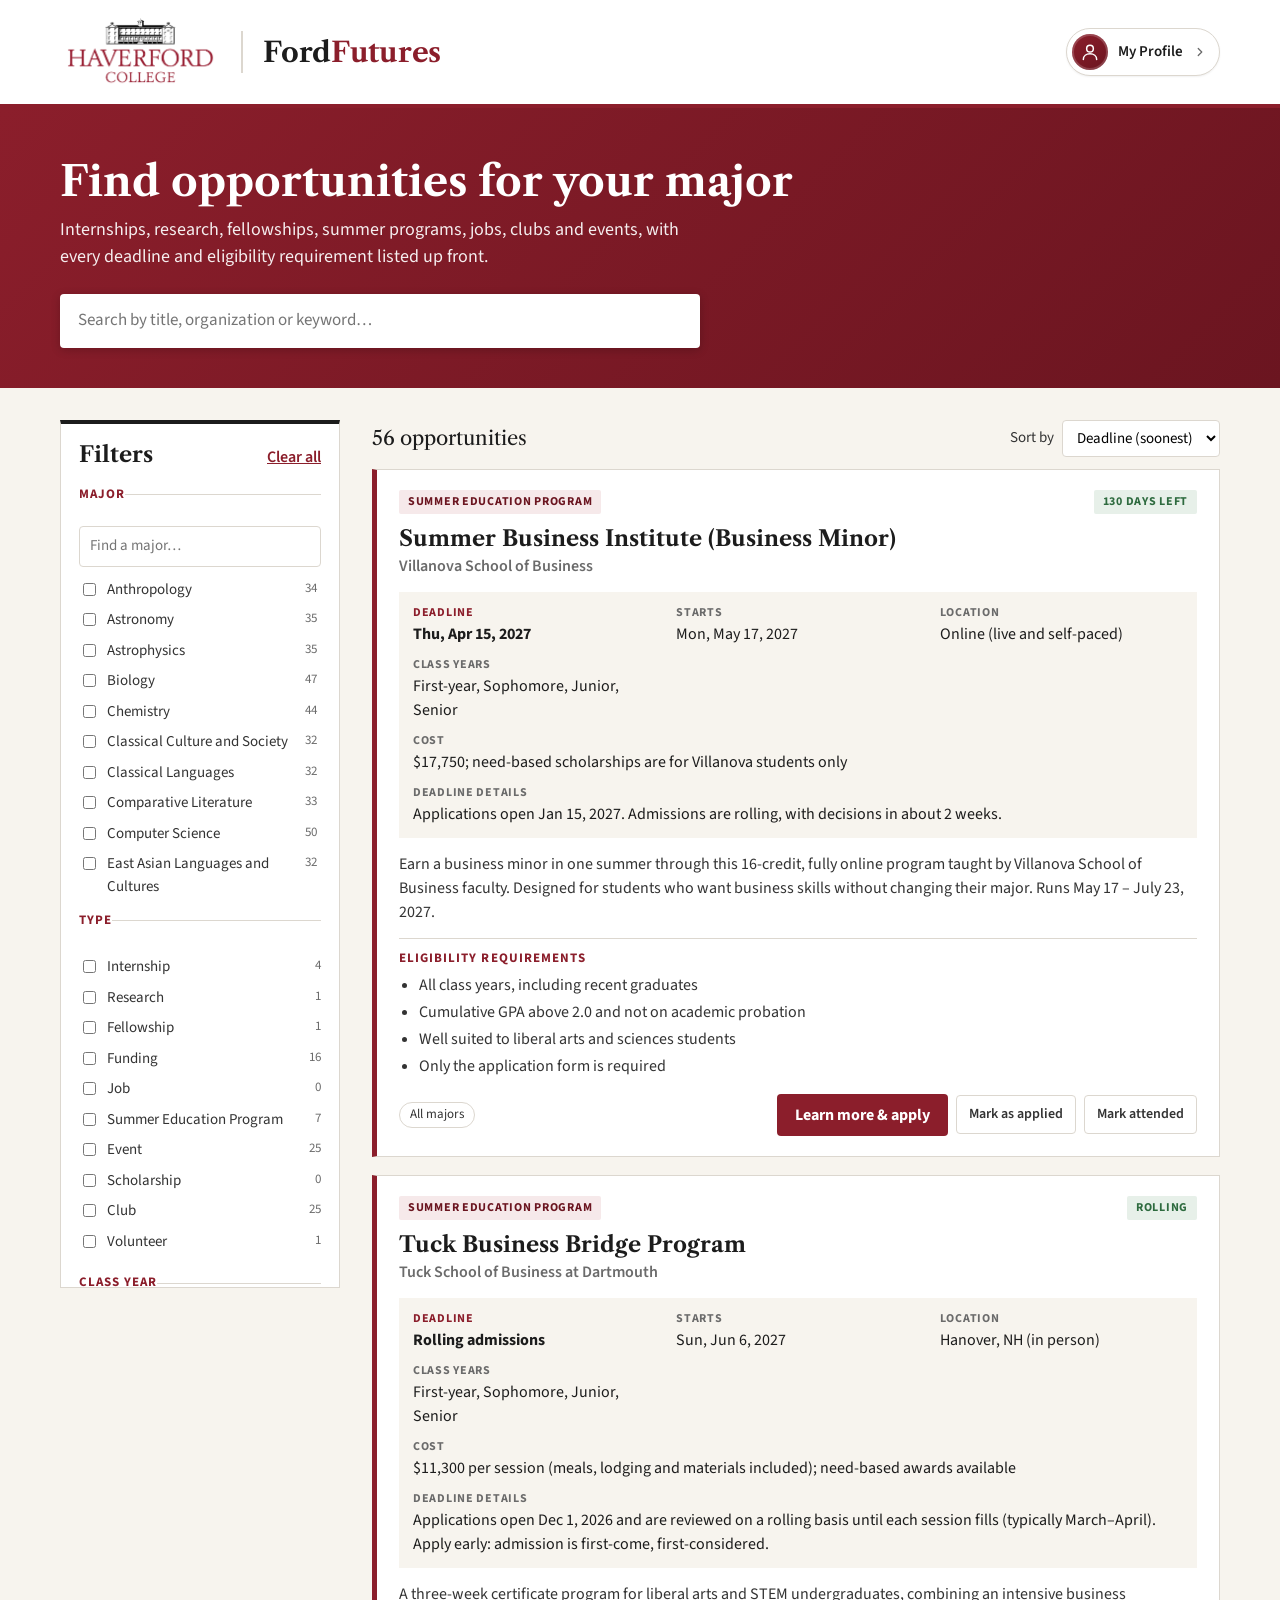
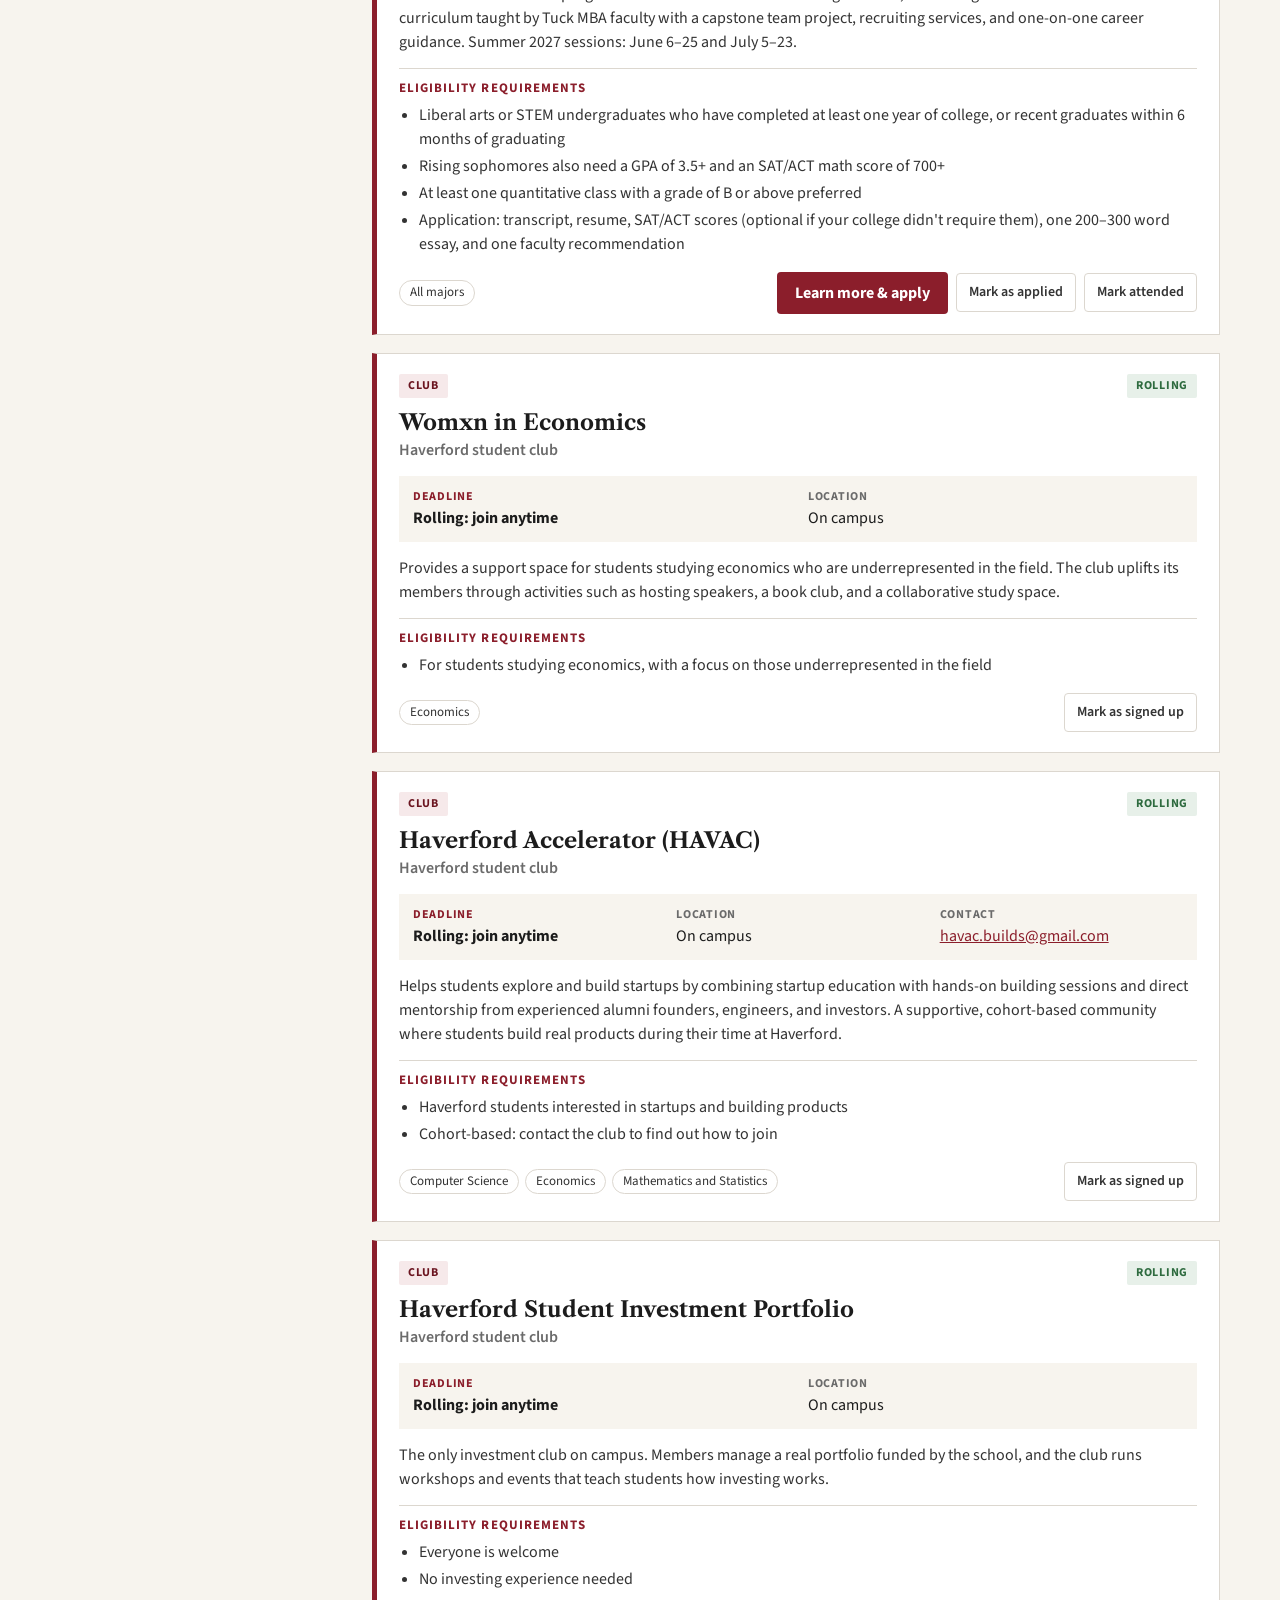
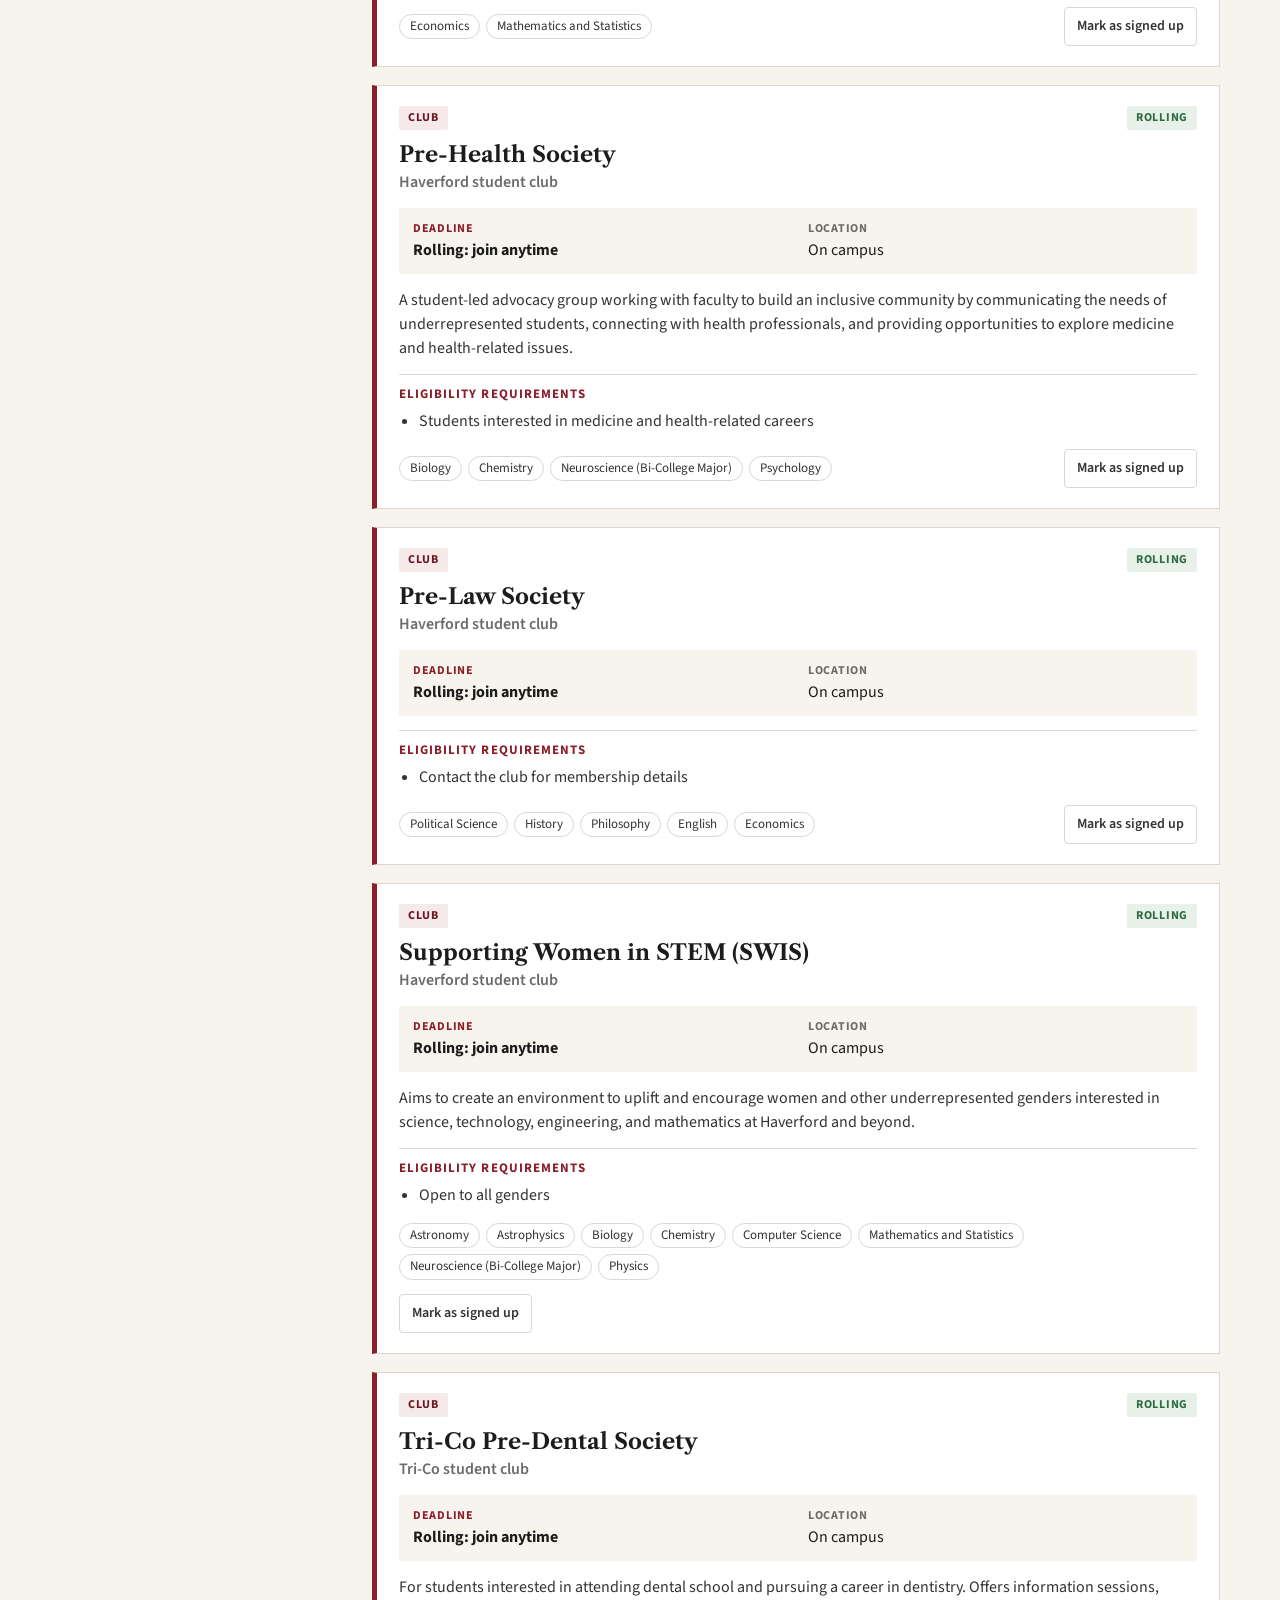
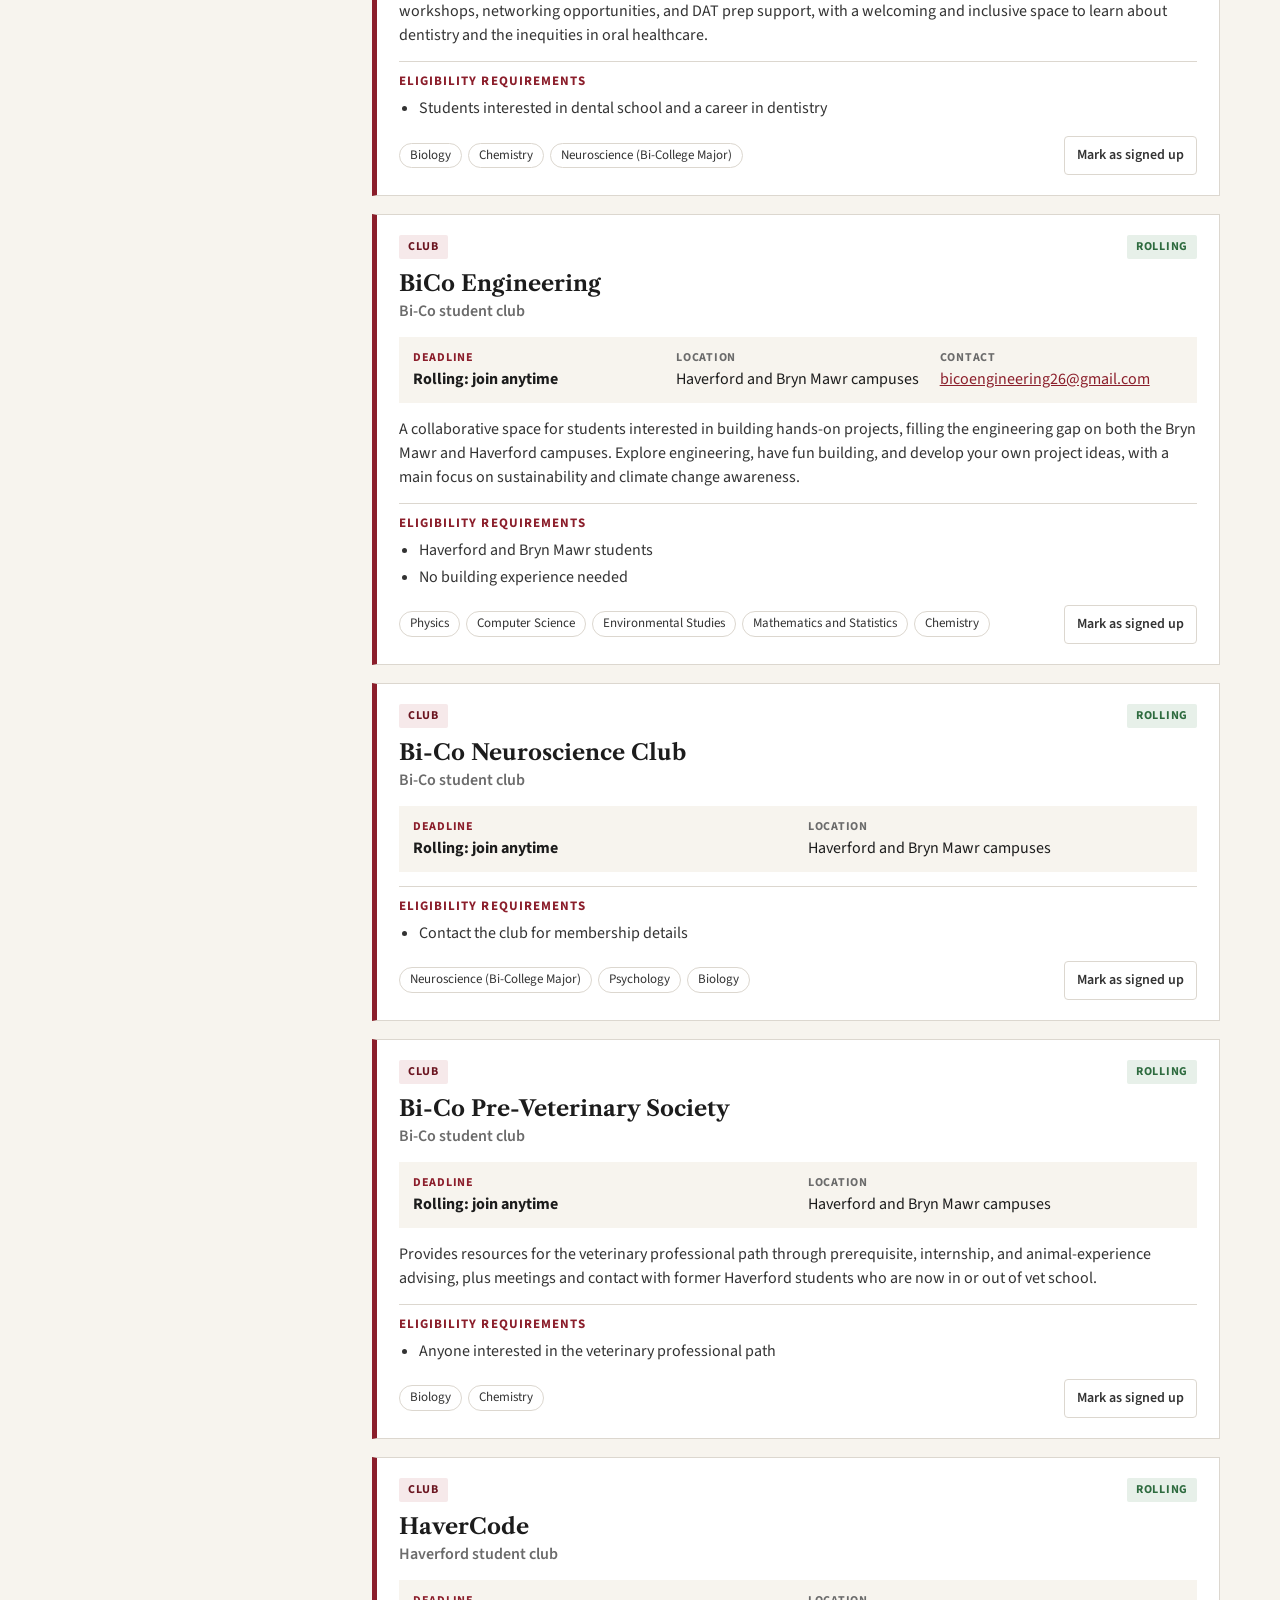
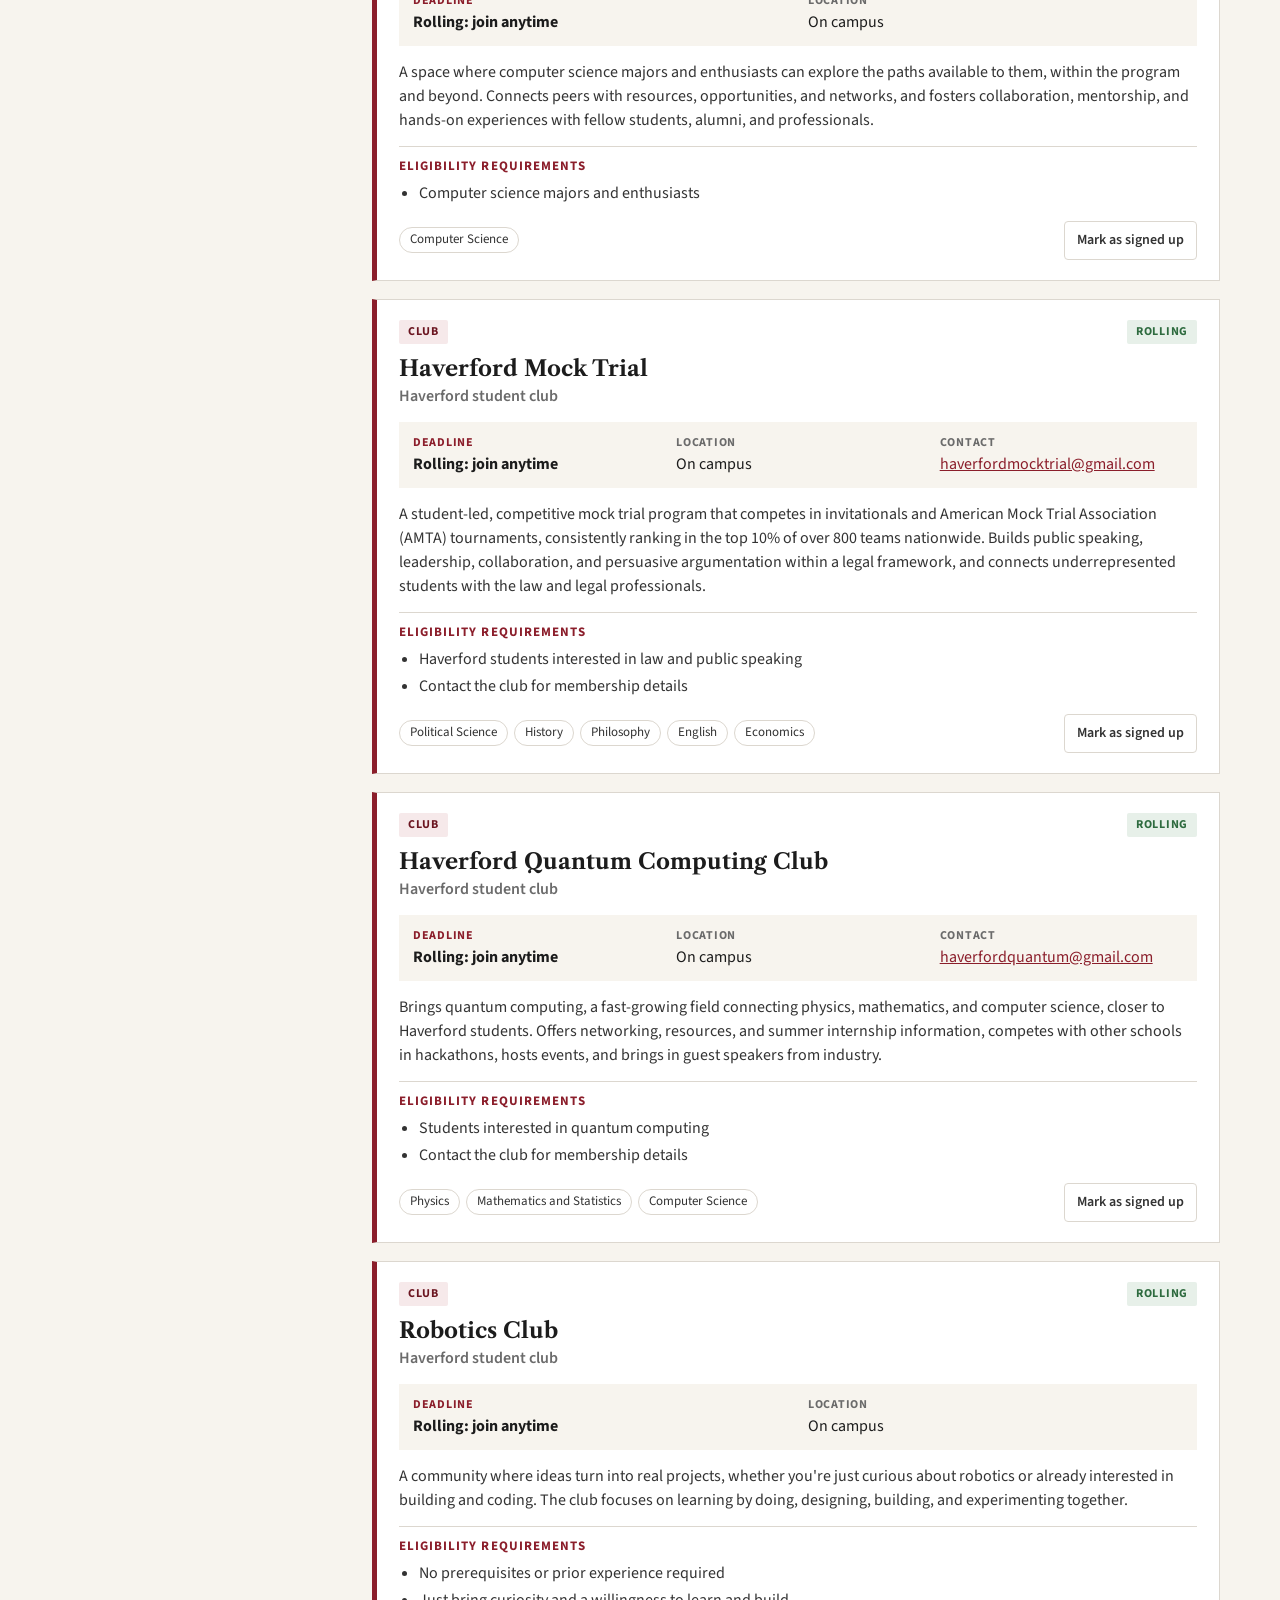
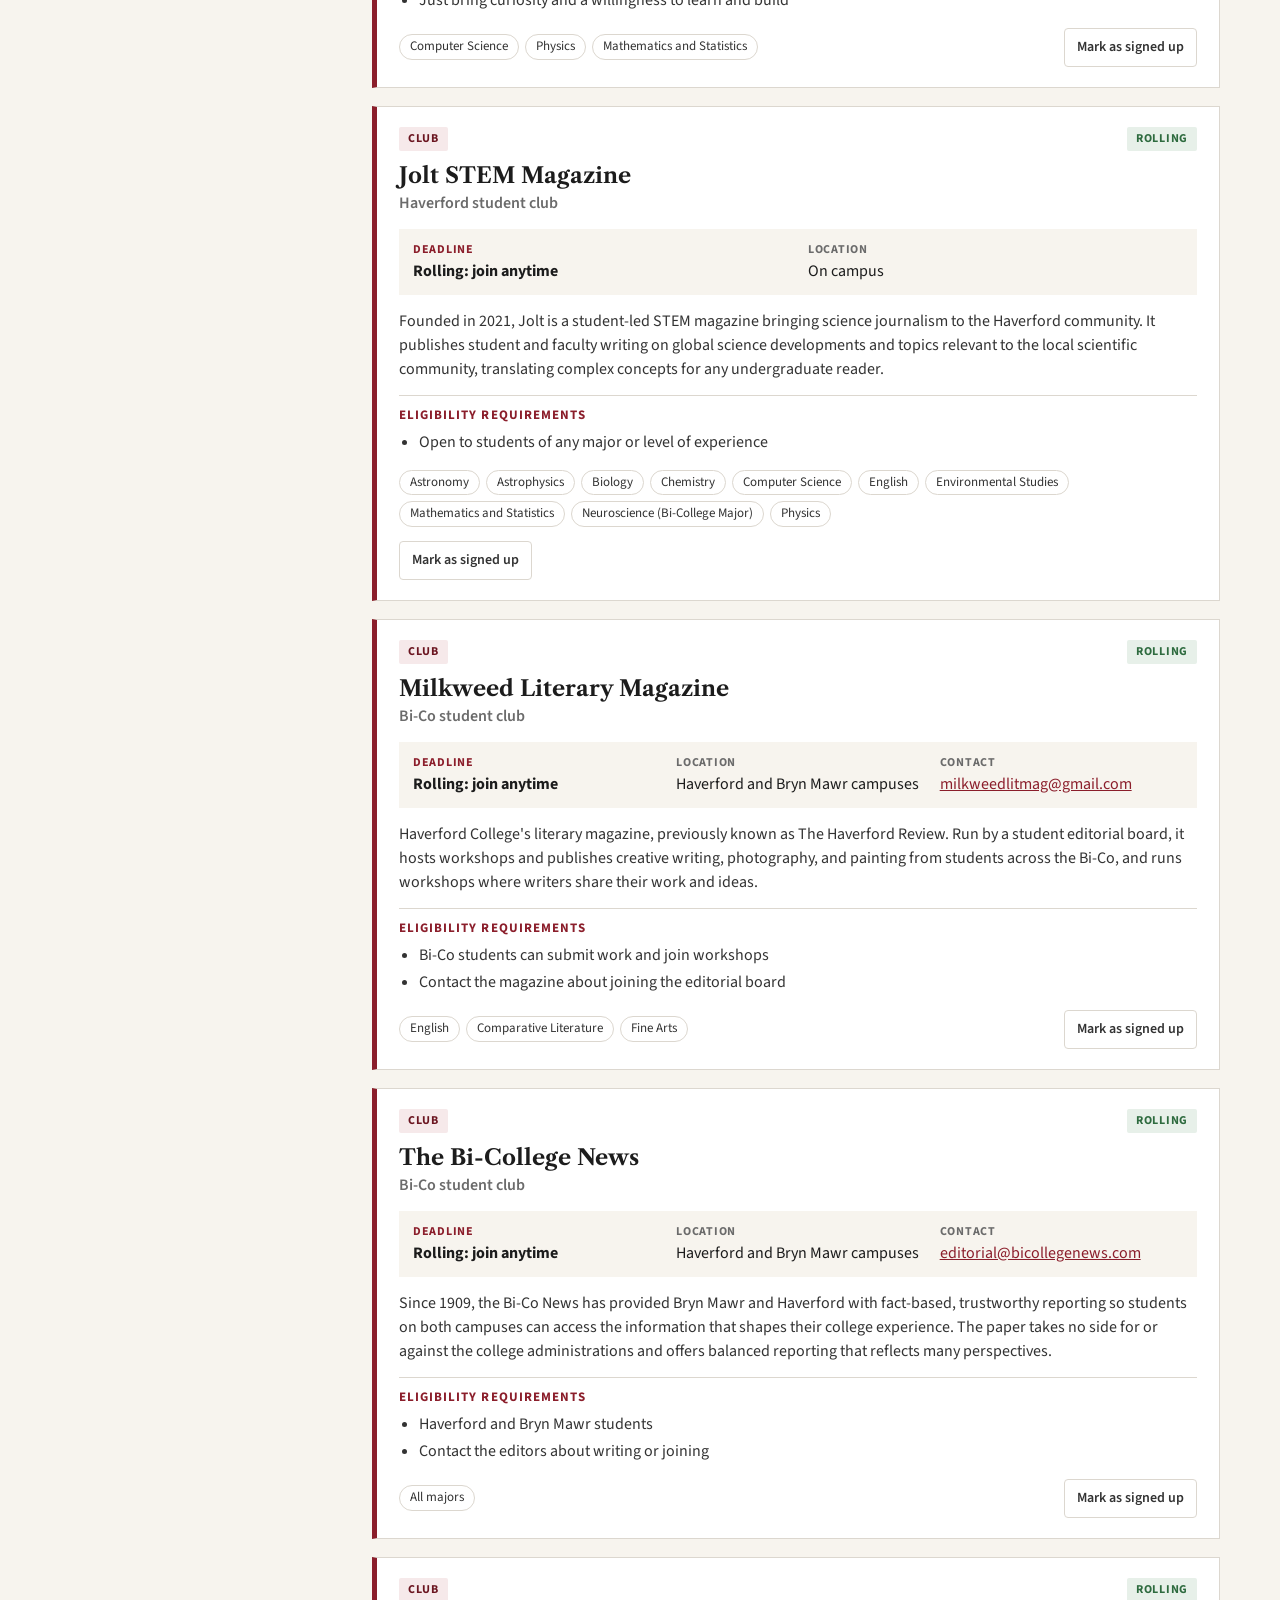
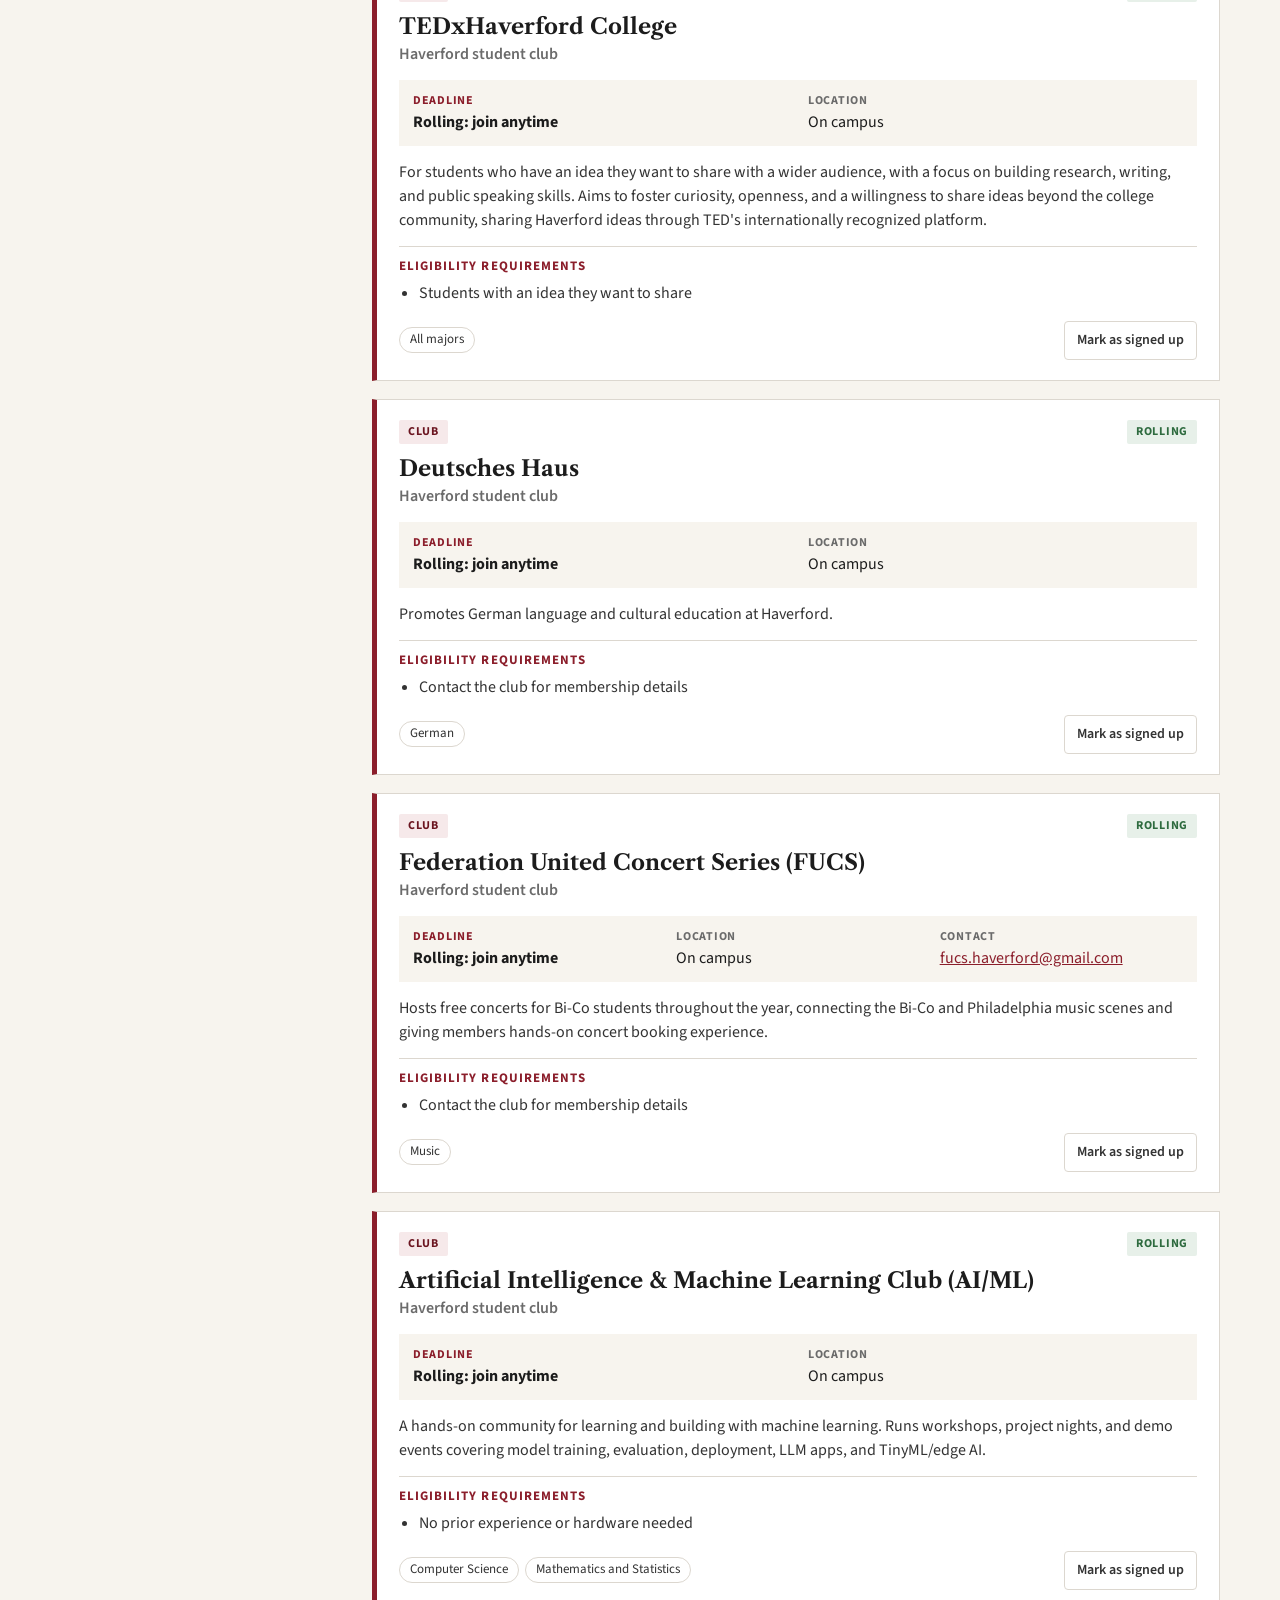
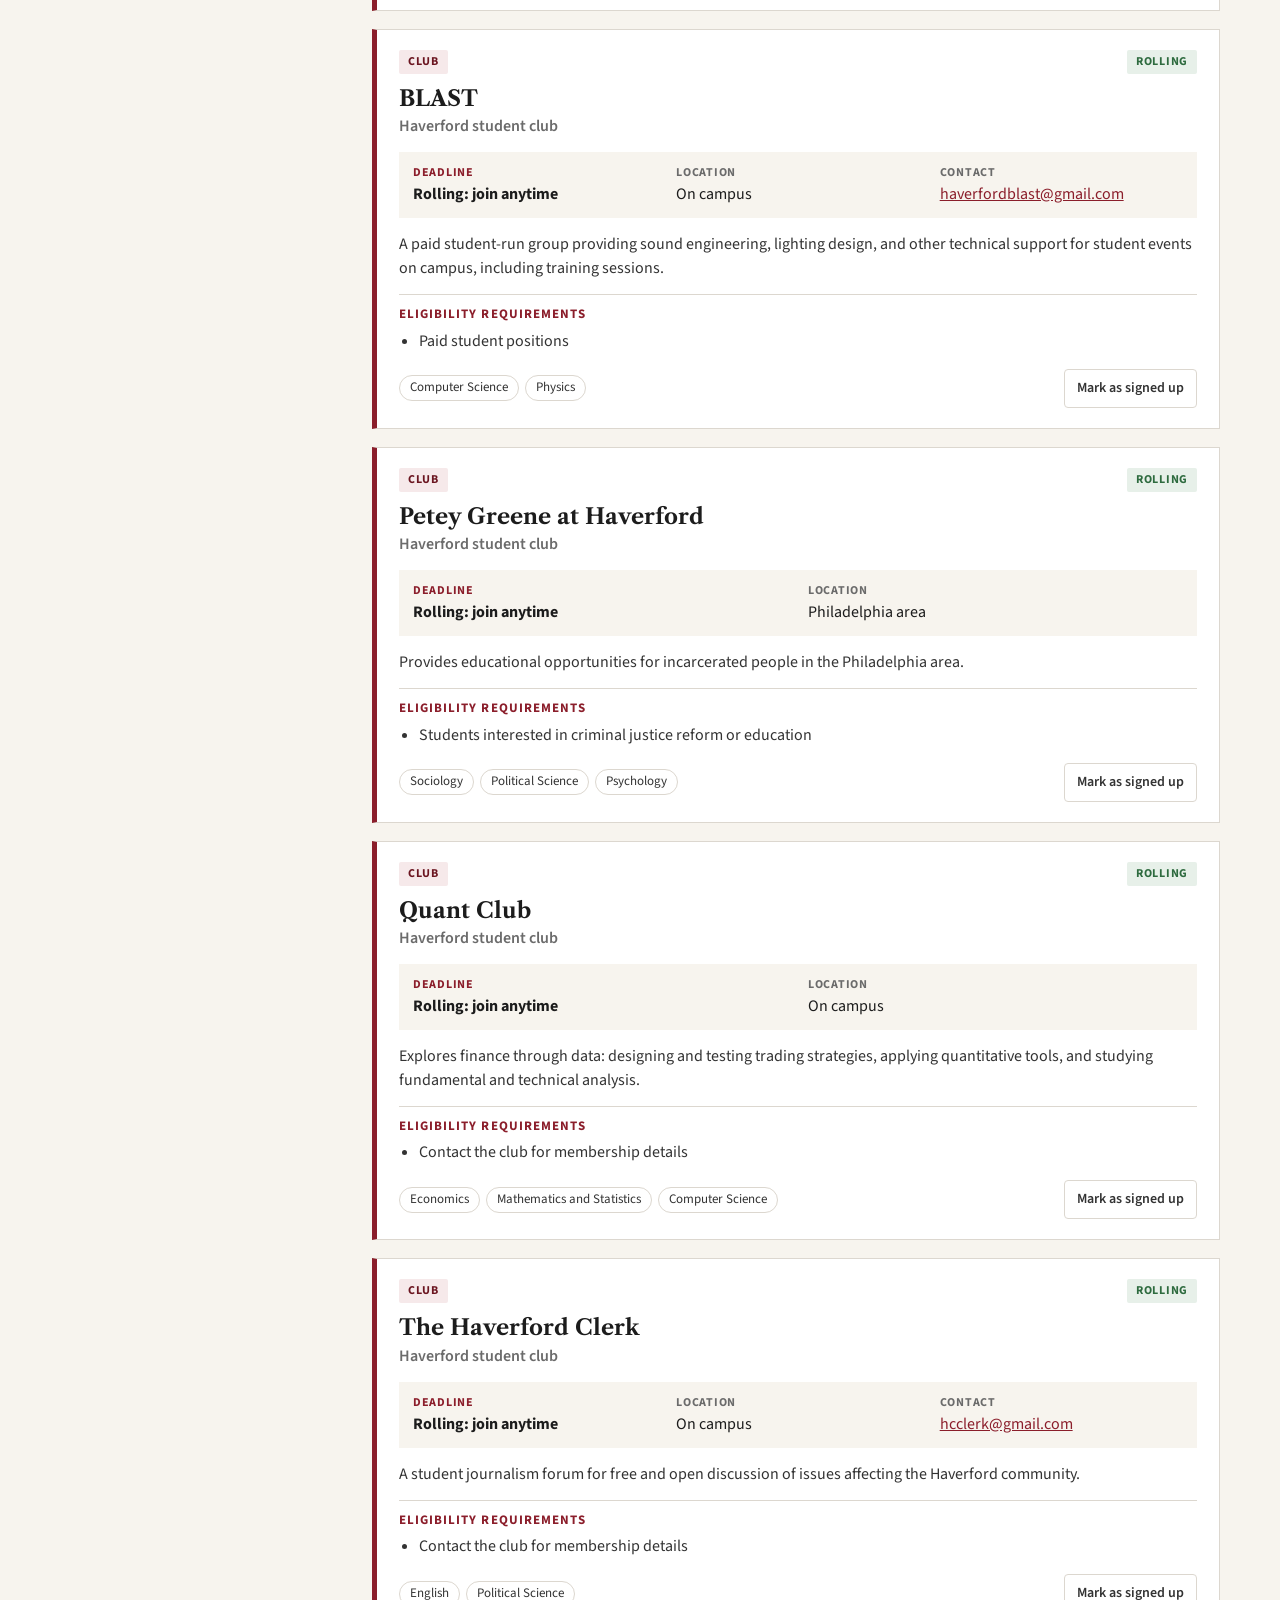
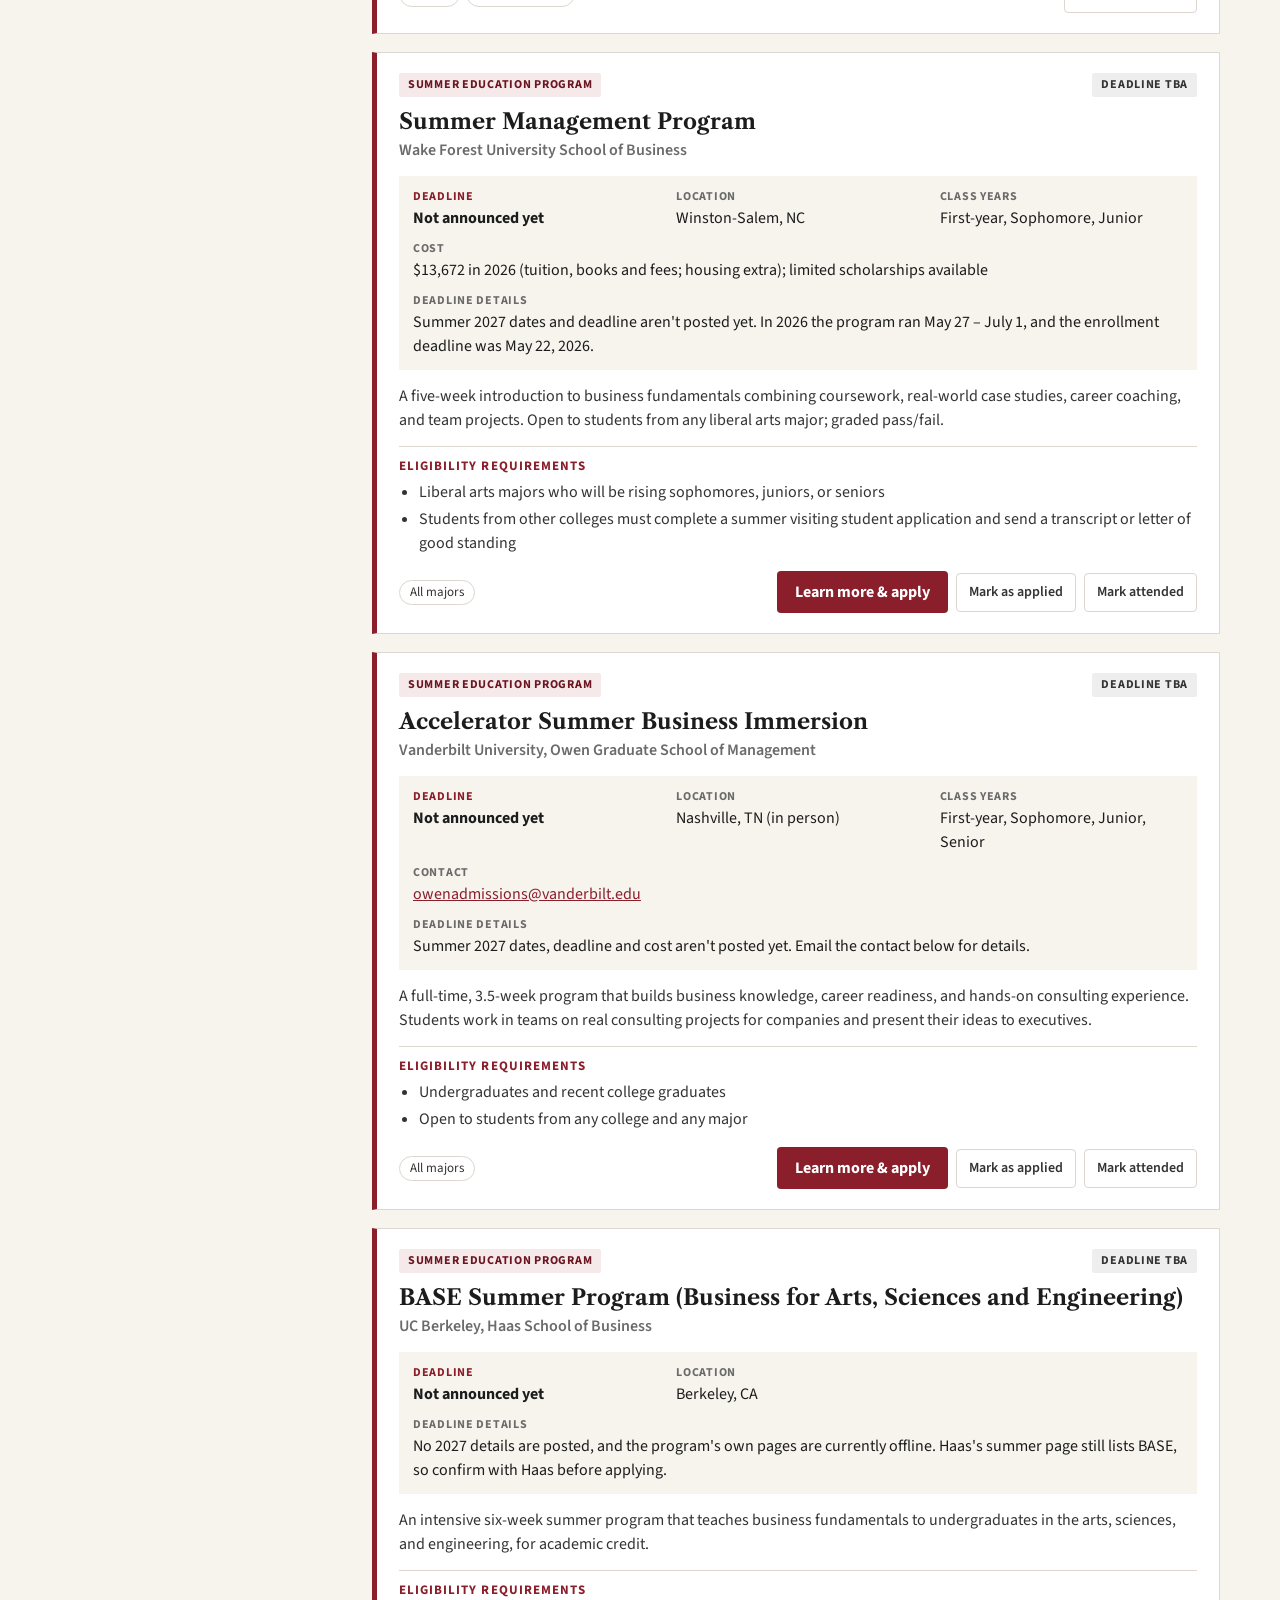
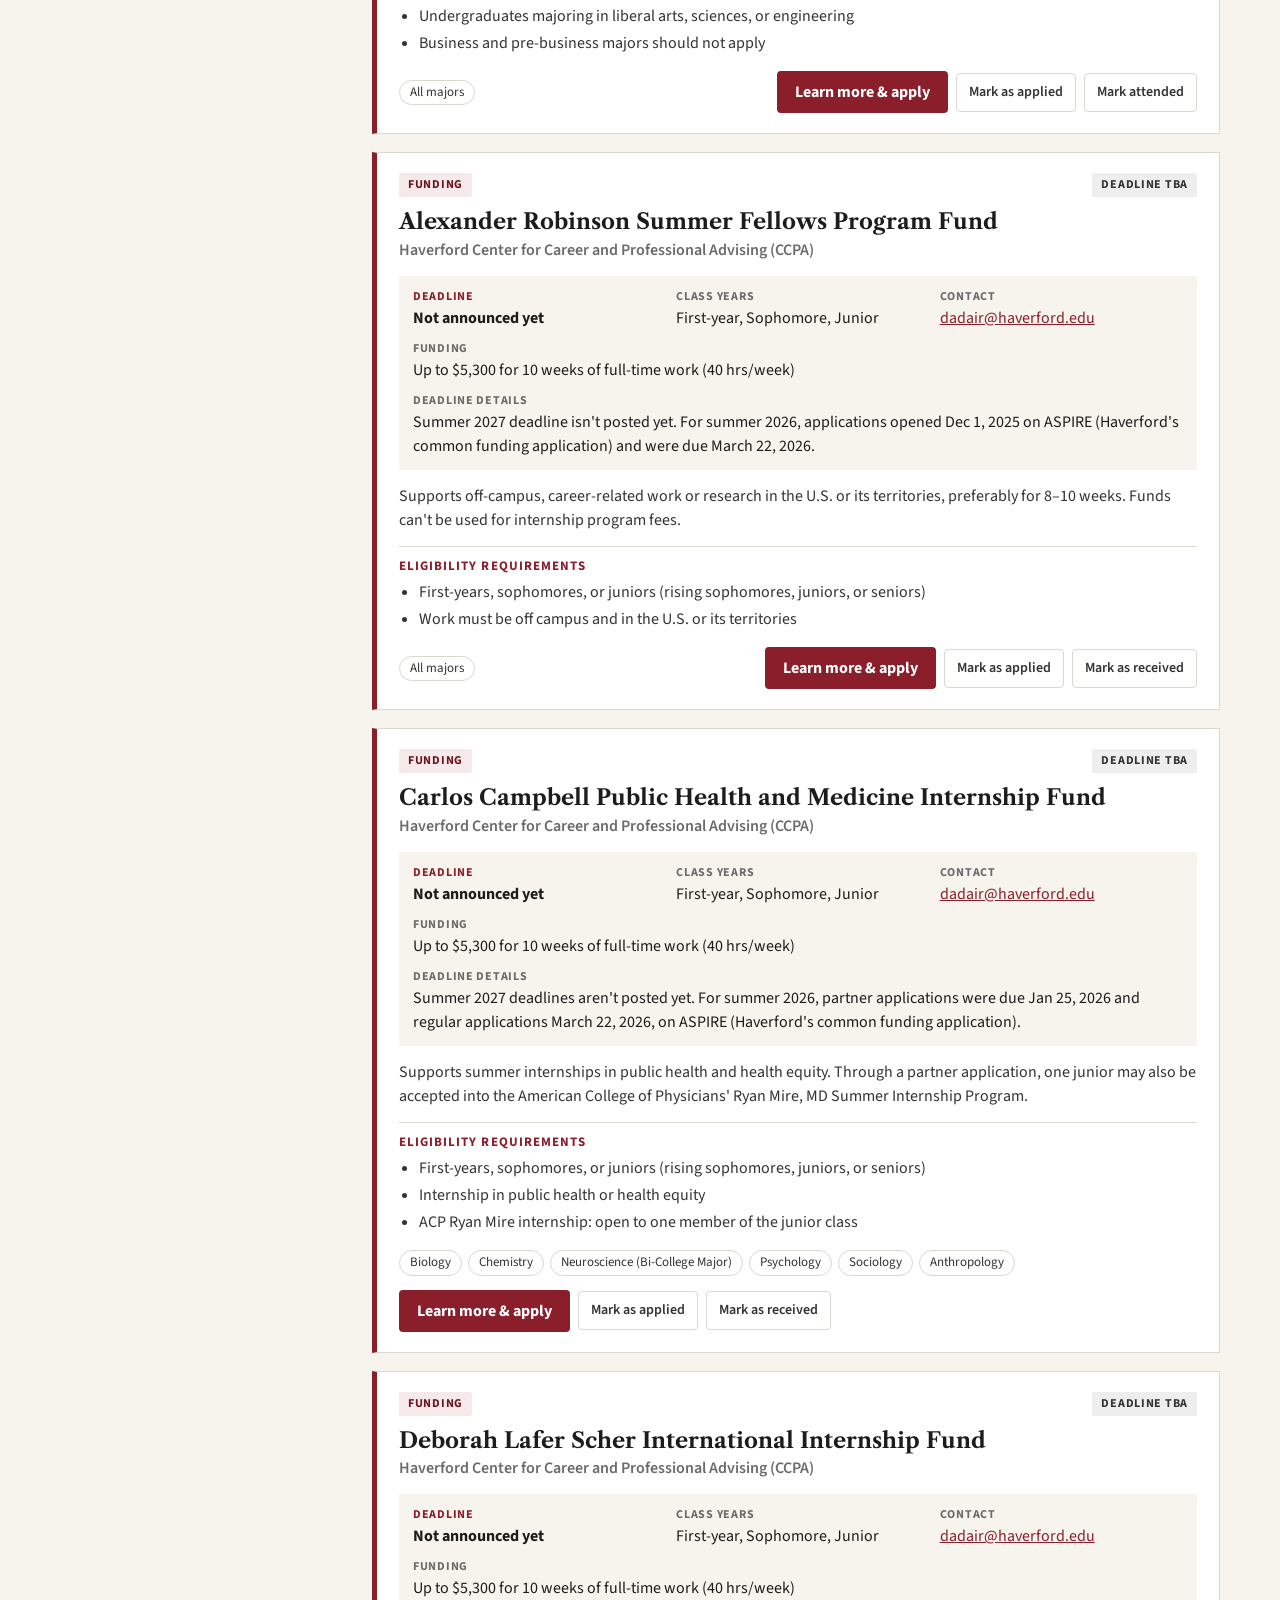
==== commit c5cd0723: "Add Google Calendar button and refine listing buttons - Show "Add to Google Calendar" once a listing" ====
--- a/index.html
+++ b/index.html
@@ -188,6 +188,7 @@
   <script src="data/majors.js"></script>
   <script src="data/opportunities.js"></script>
   <script src="auth.js"></script>
+  <script src="calendar.js"></script>
   <script src="profile.js"></script>
   <script src="app.js"></script>
 </body>
--- a/styles.css
+++ b/styles.css
@@ -202,6 +202,7 @@
   padding: 4px 9px; font: inherit; font-size: 13px; font-weight: 600; cursor: pointer;
 }
 .mini-btn:hover { border-color: var(--red); color: var(--red); }
+a.mini-btn { color: inherit; text-decoration: none; }
 
 .past-form { display: flex; flex-wrap: wrap; gap: 8px; margin-top: 14px; }
 .past-form-label { width: 100%; margin: 0; font-size: 14px; font-weight: 700; color: var(--black); }
@@ -421,6 +422,7 @@
 }
 .track-btn:hover { border-color: var(--red); color: var(--red); }
 .track-btn.active { background: #e7f0e9; border-color: var(--green); color: var(--green); }
+.cal-btn { text-decoration: none; }
 
 .apply-btn {
   display: inline-block;
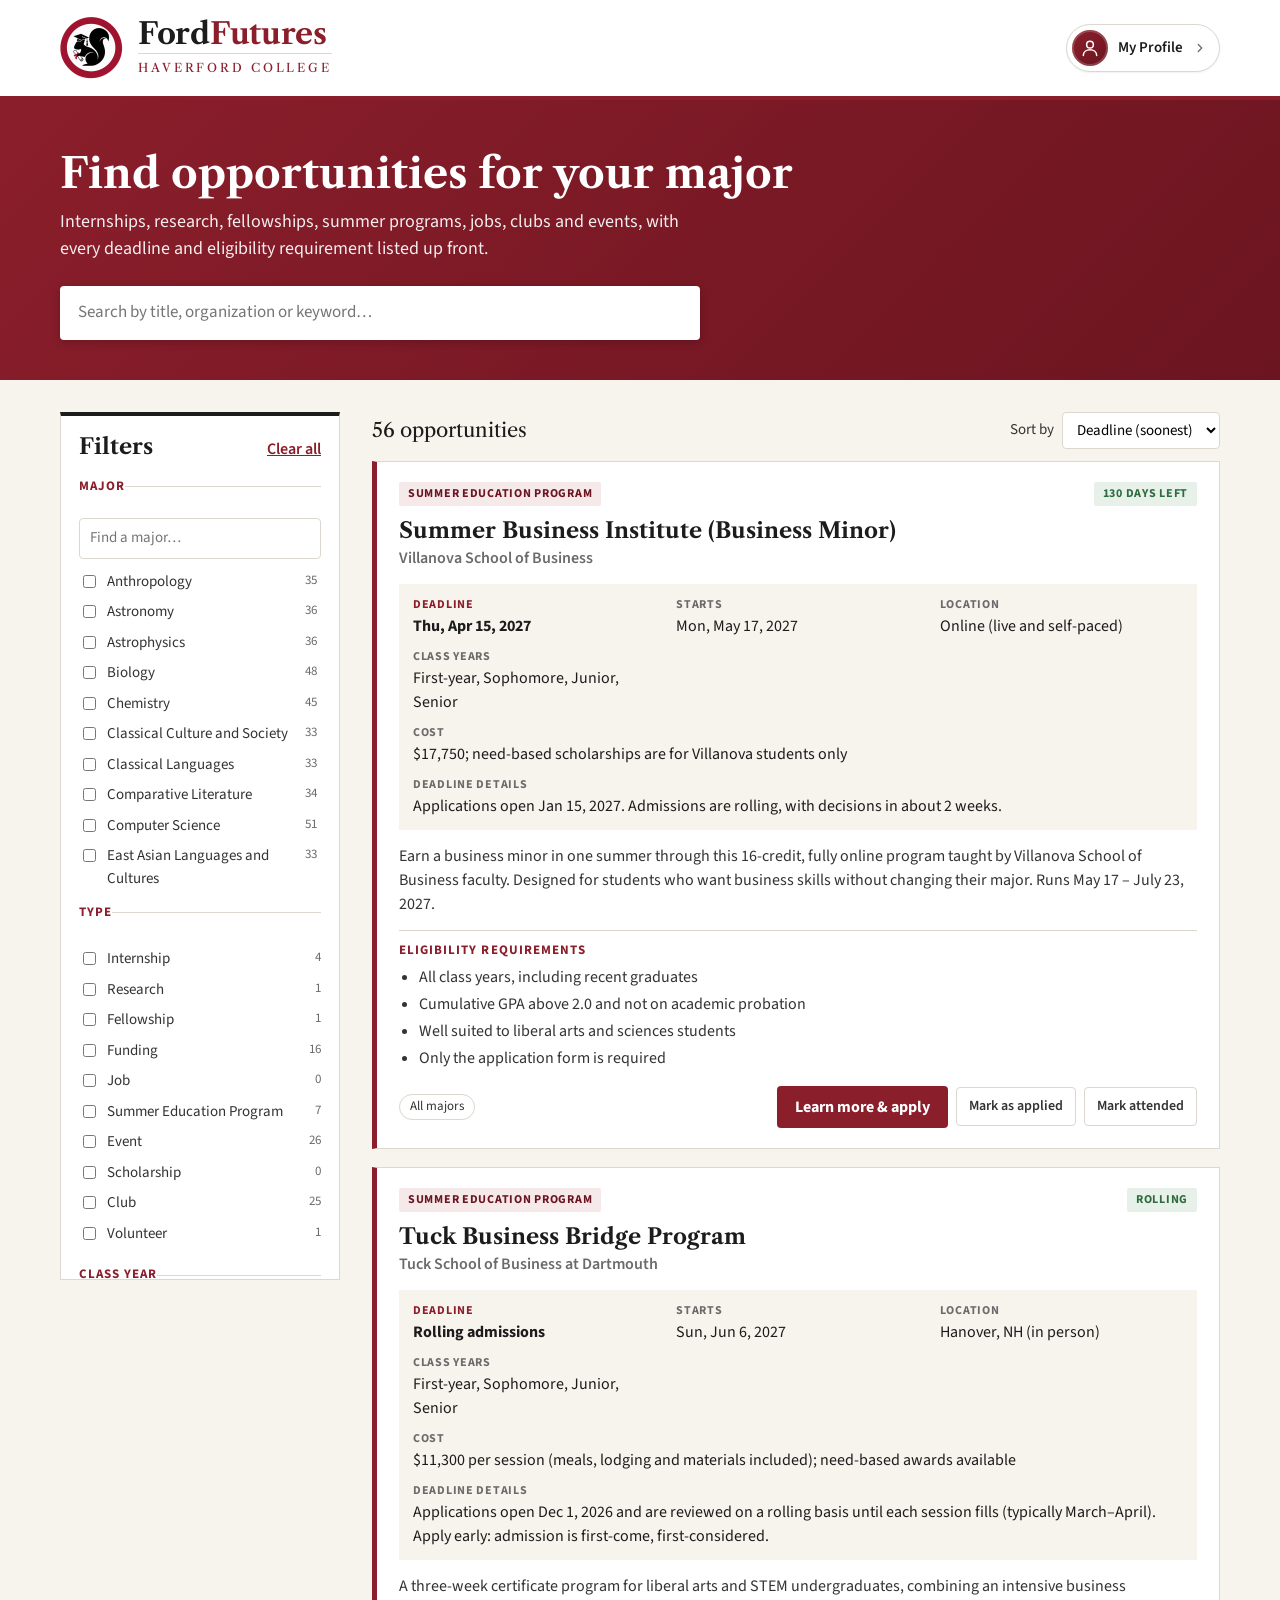
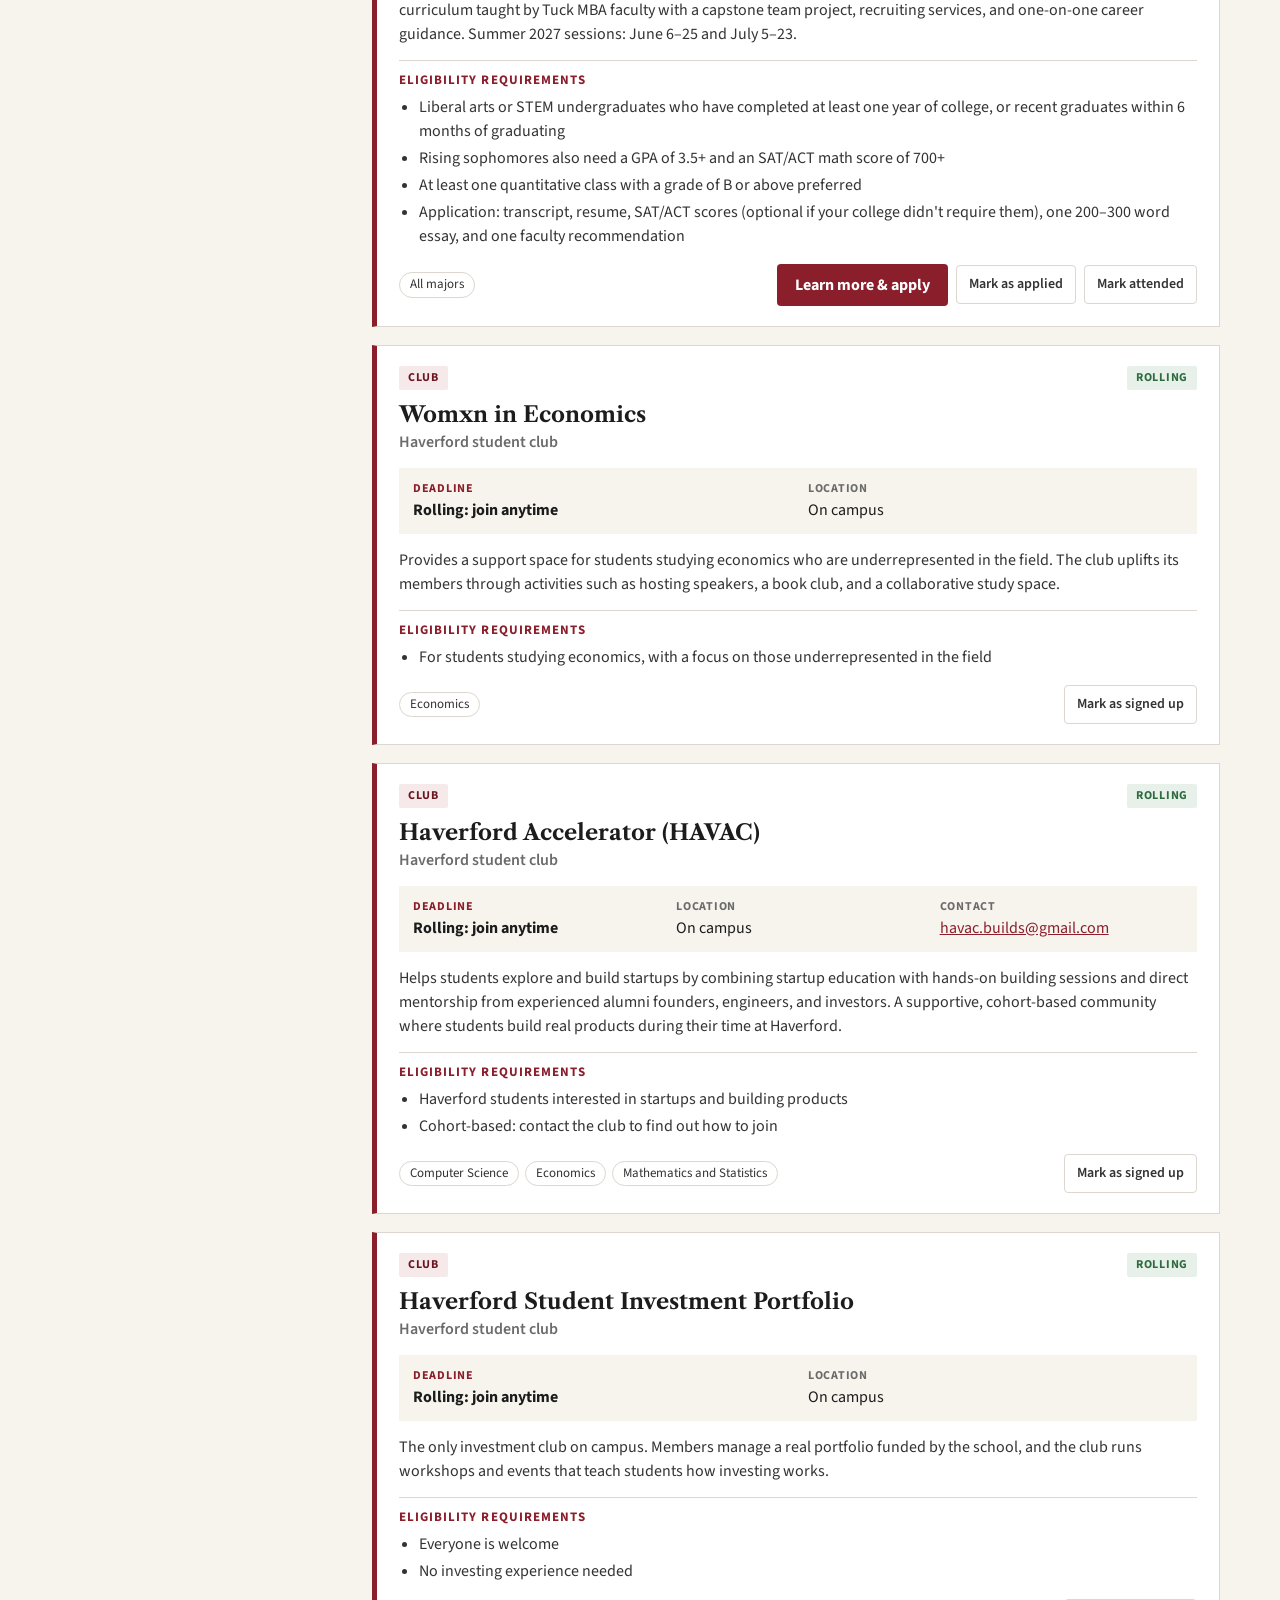
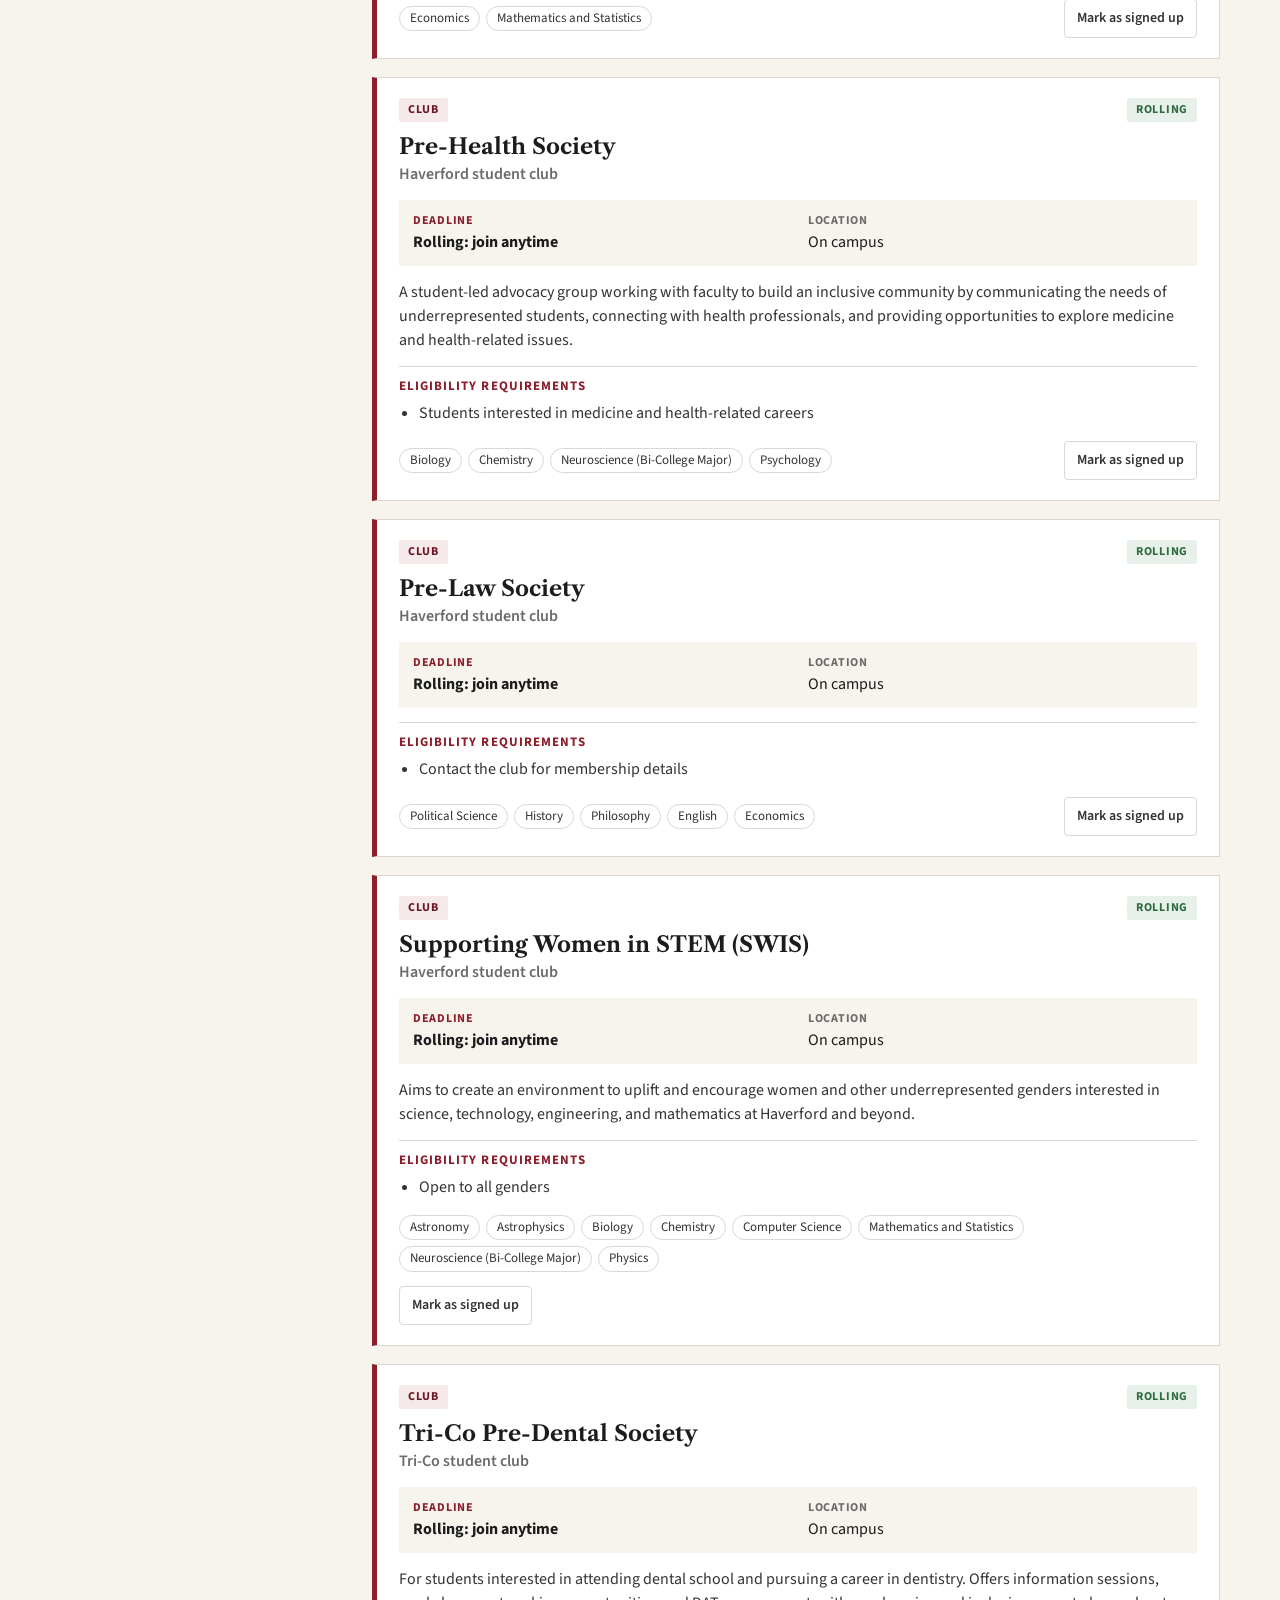
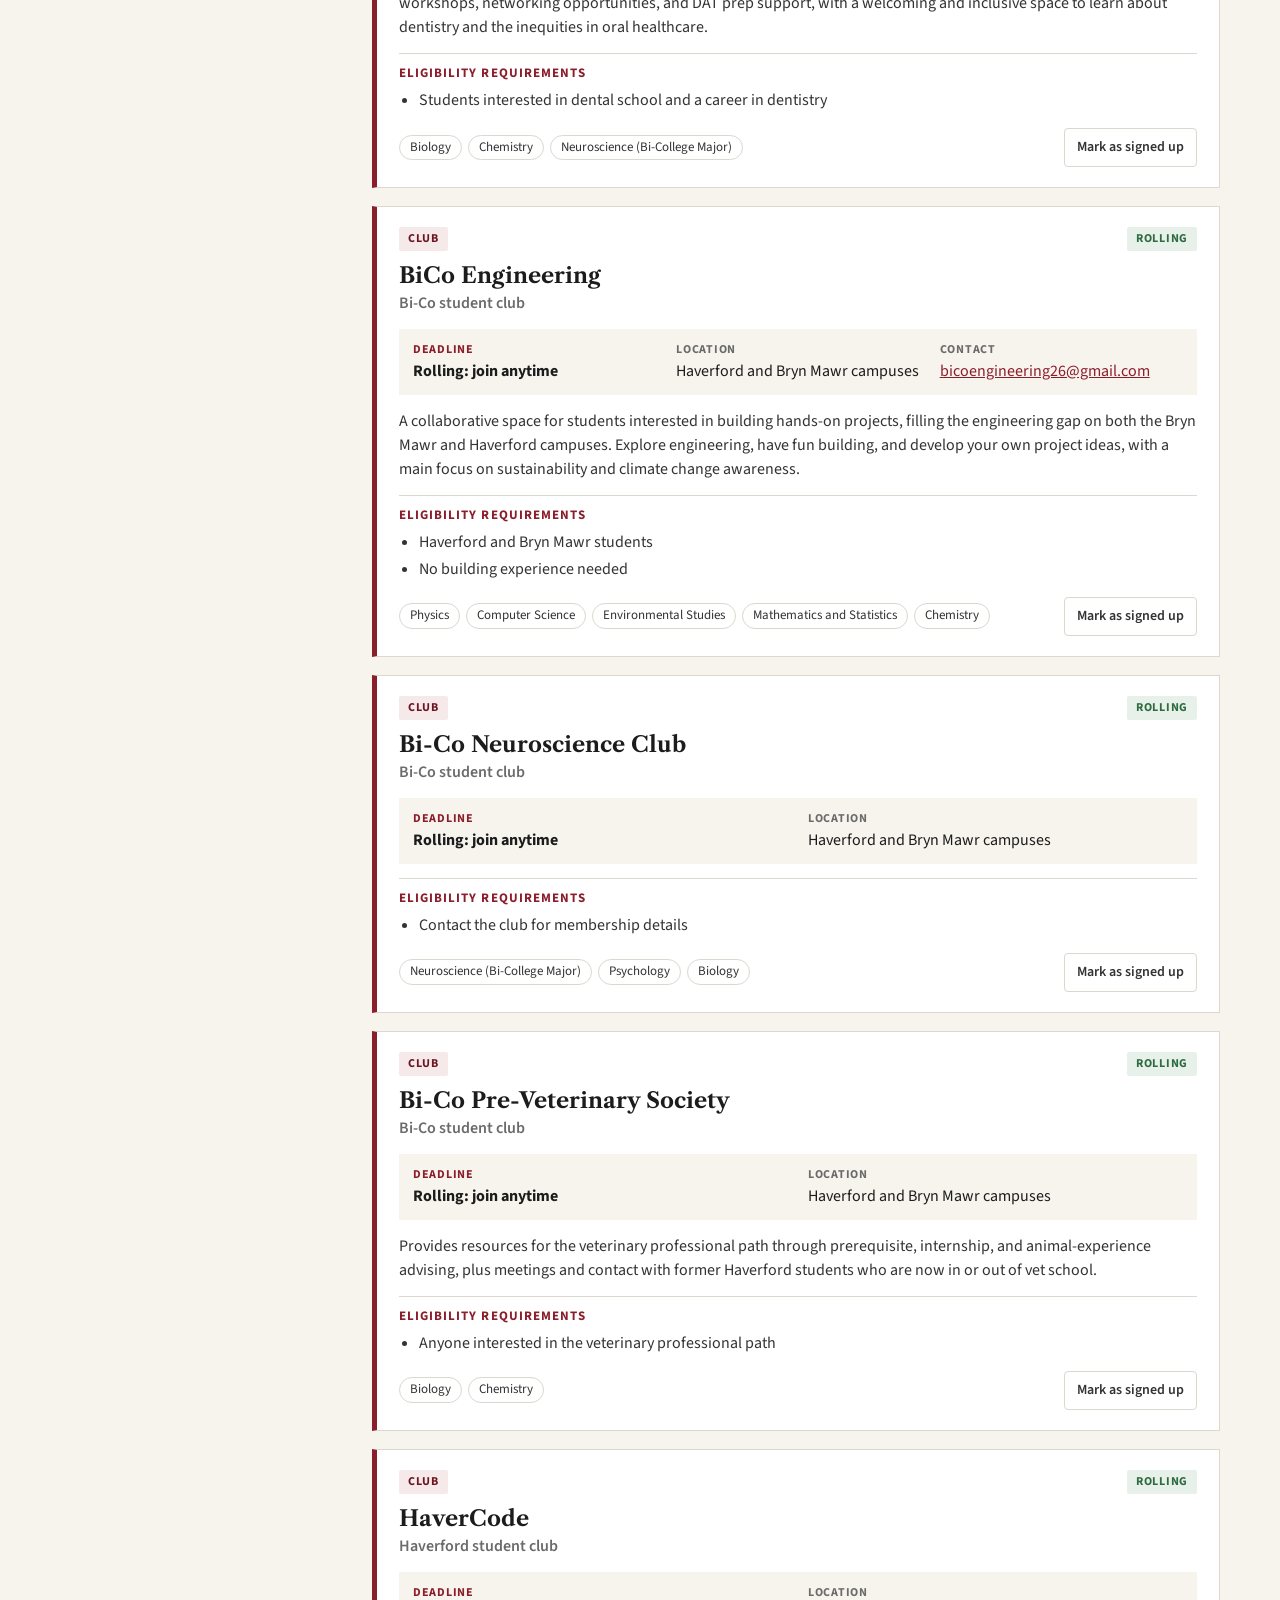
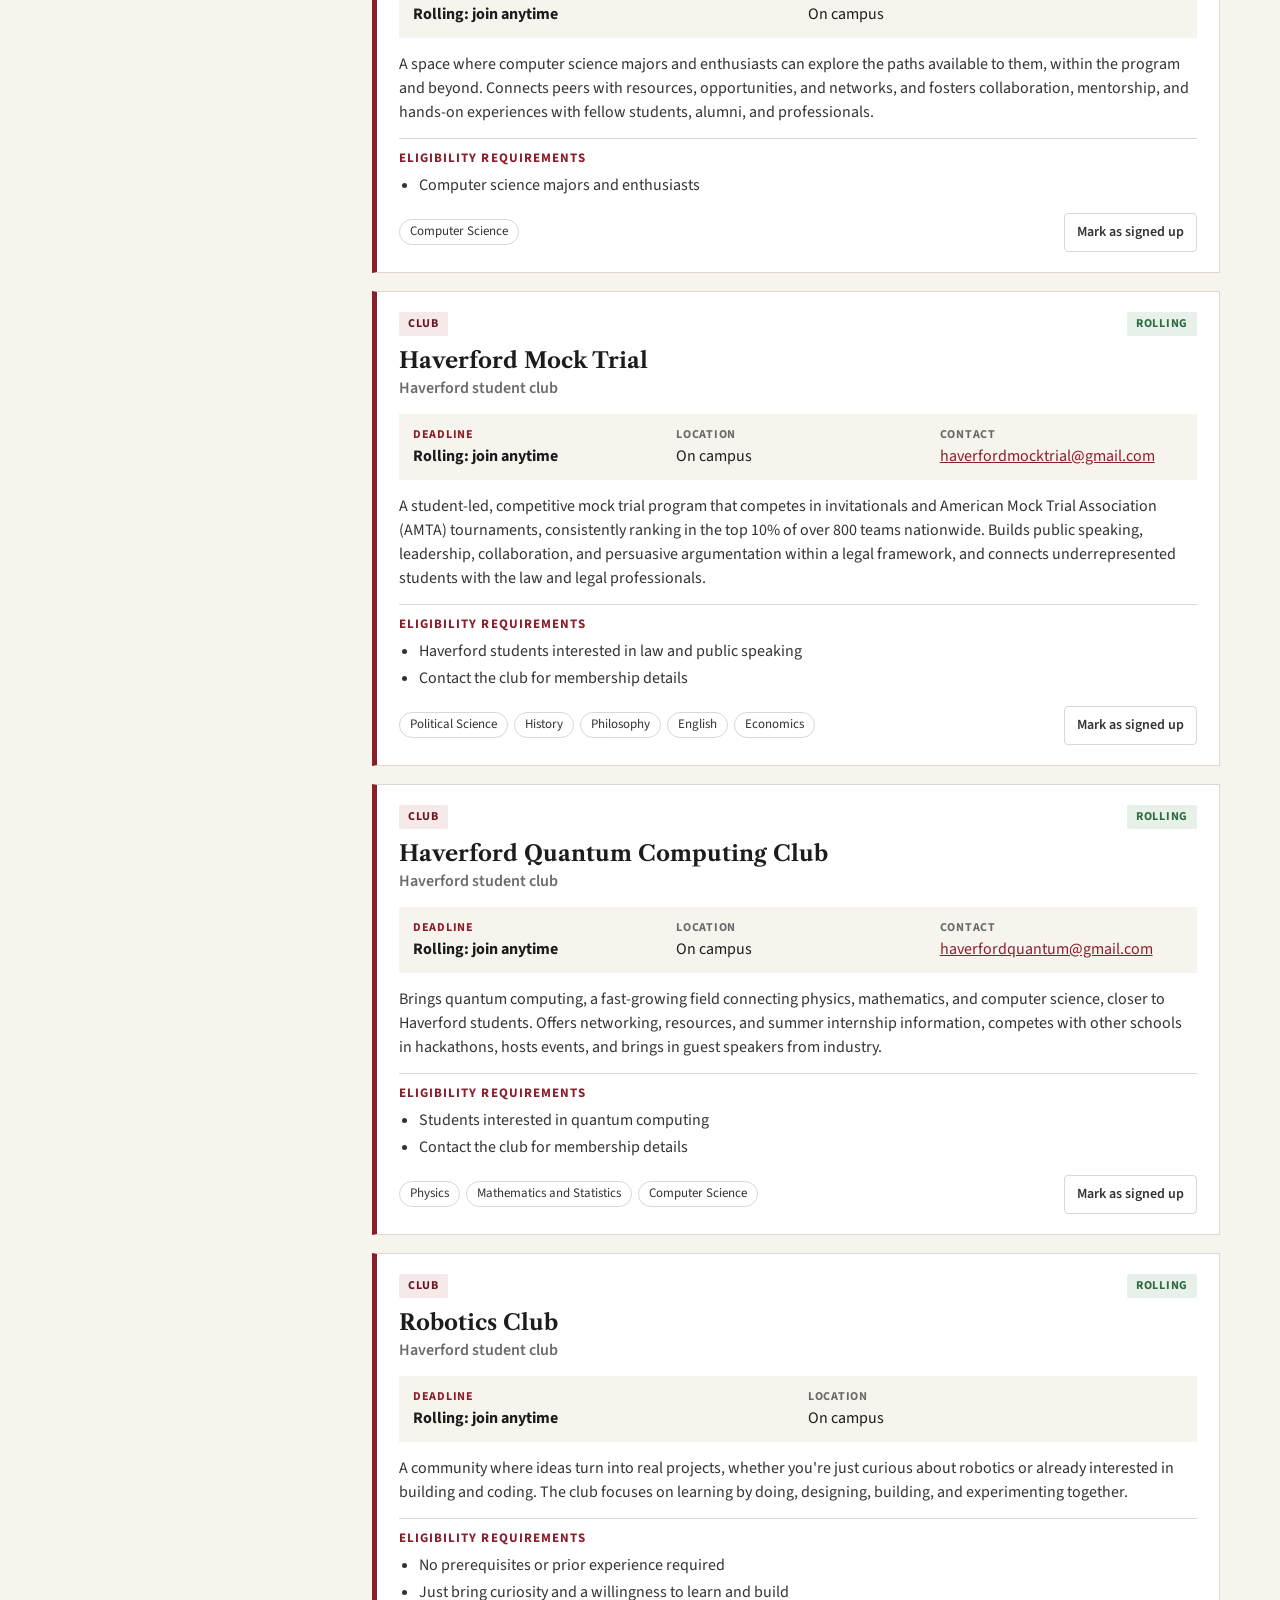
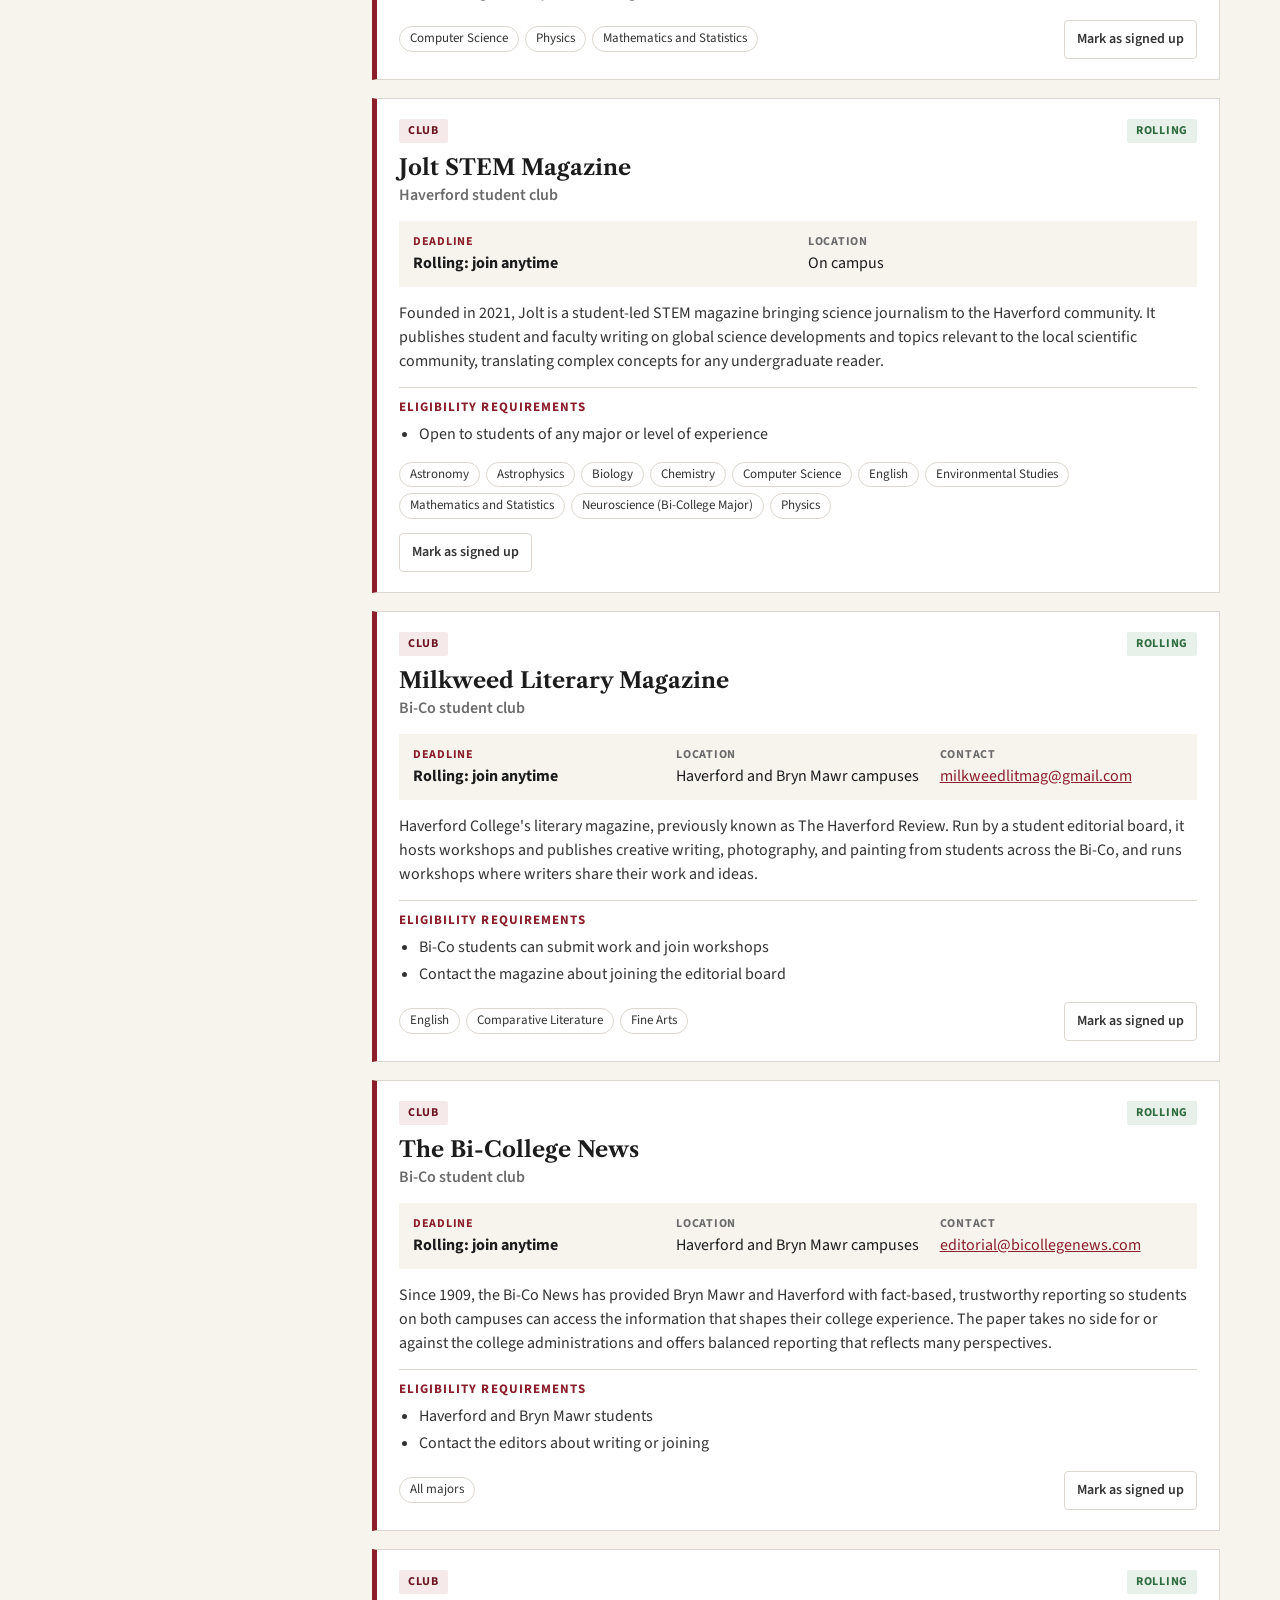
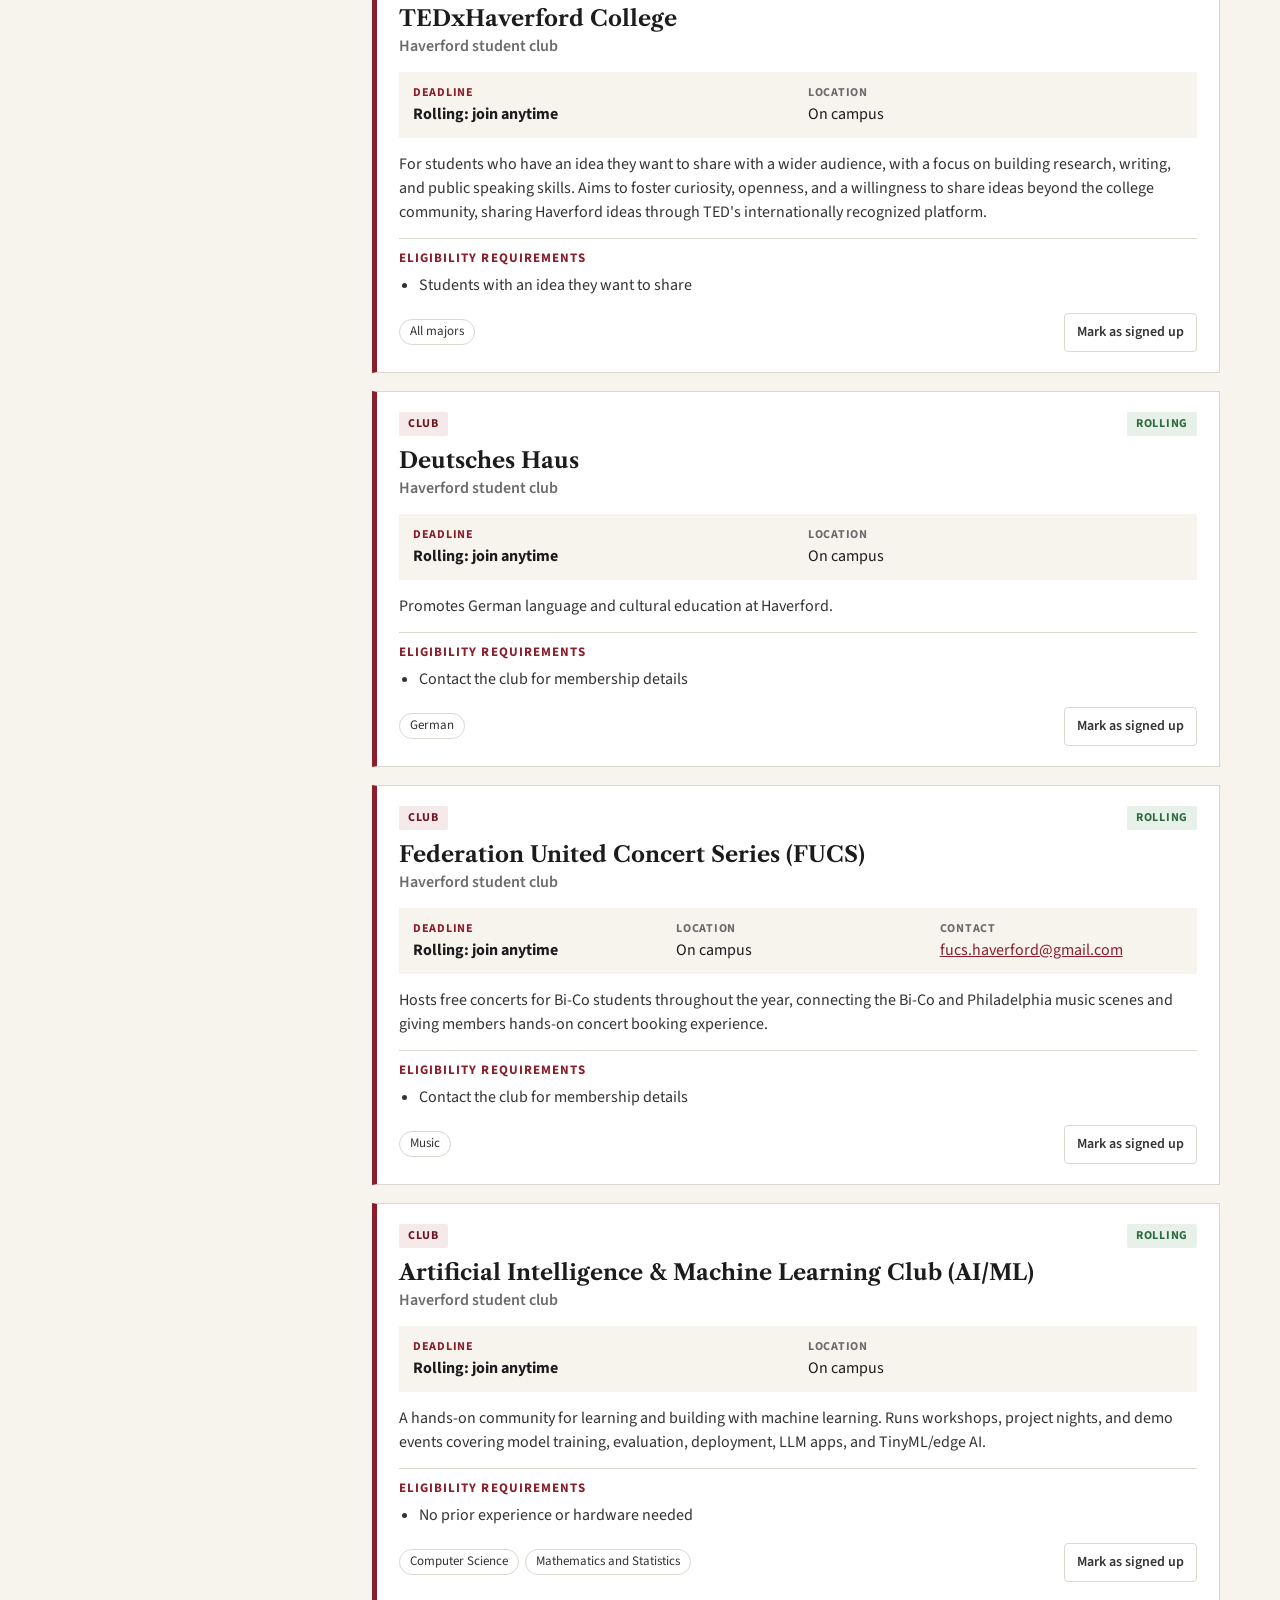
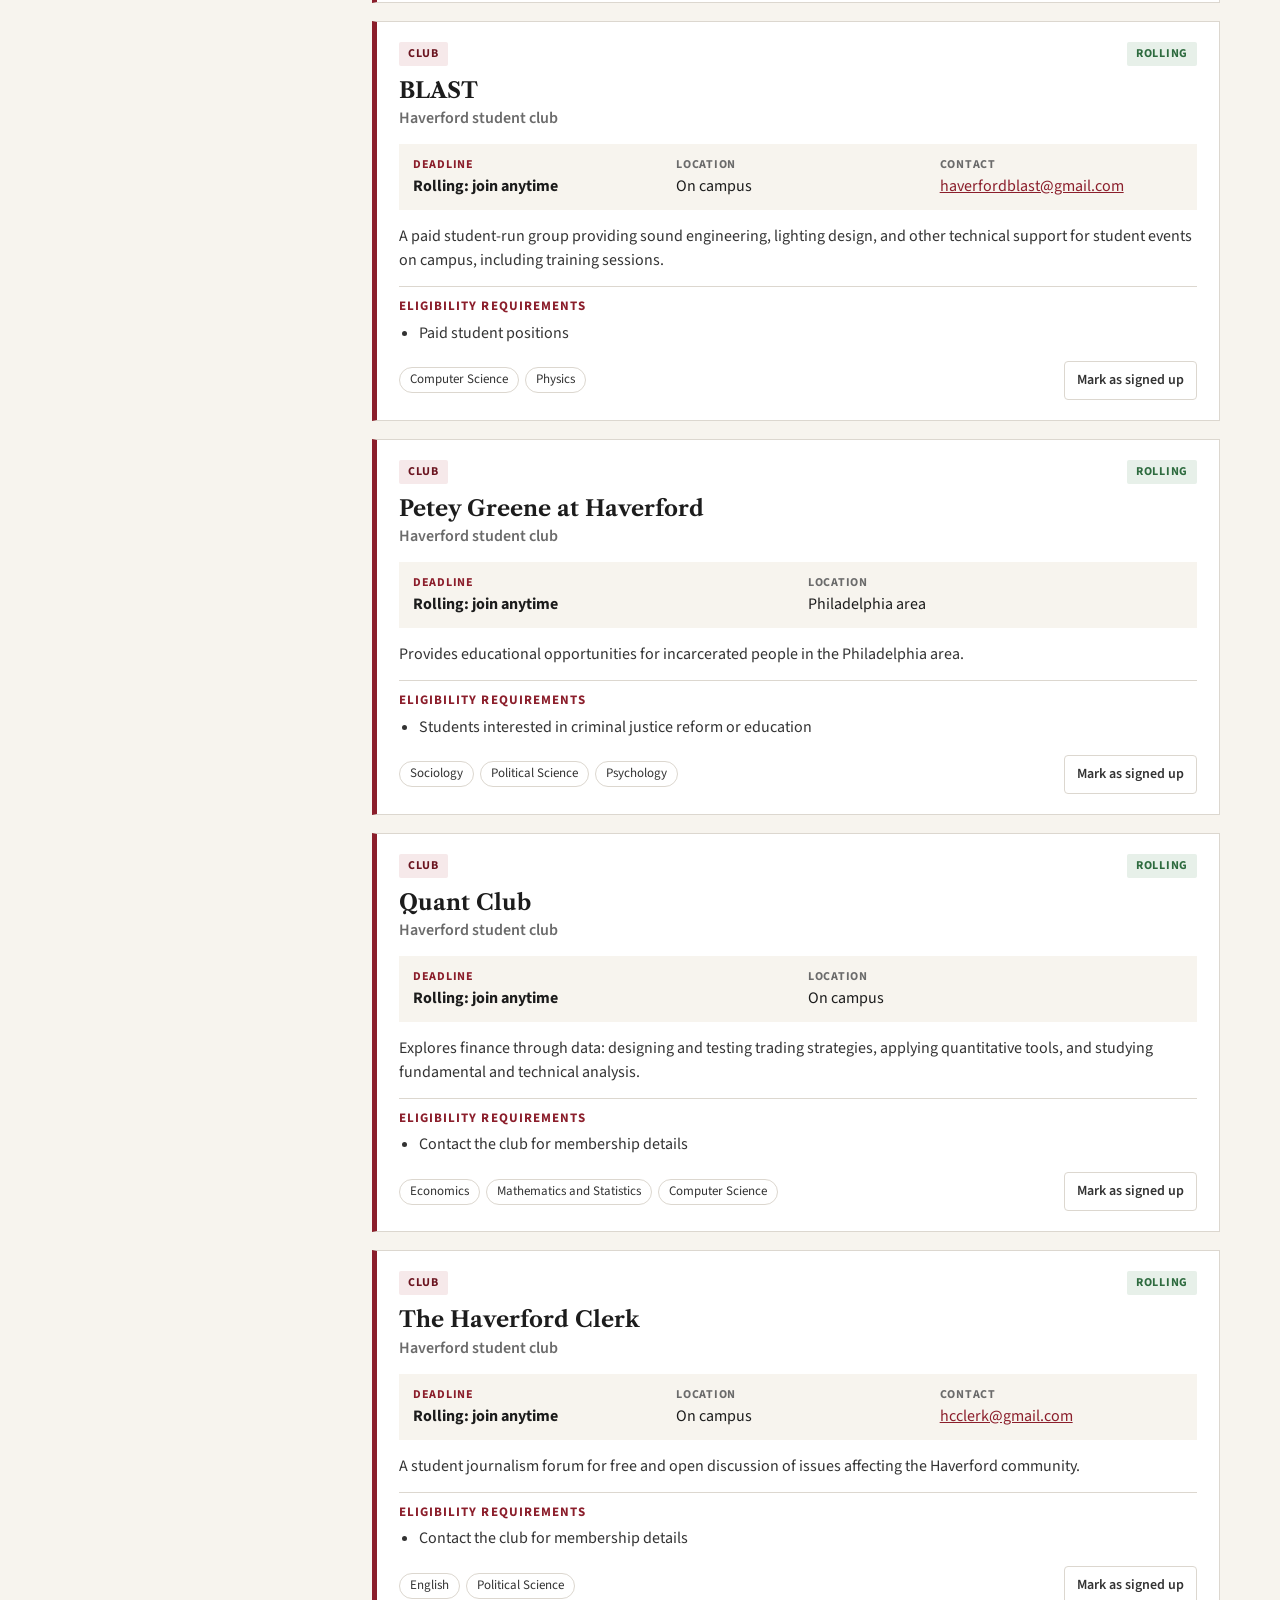
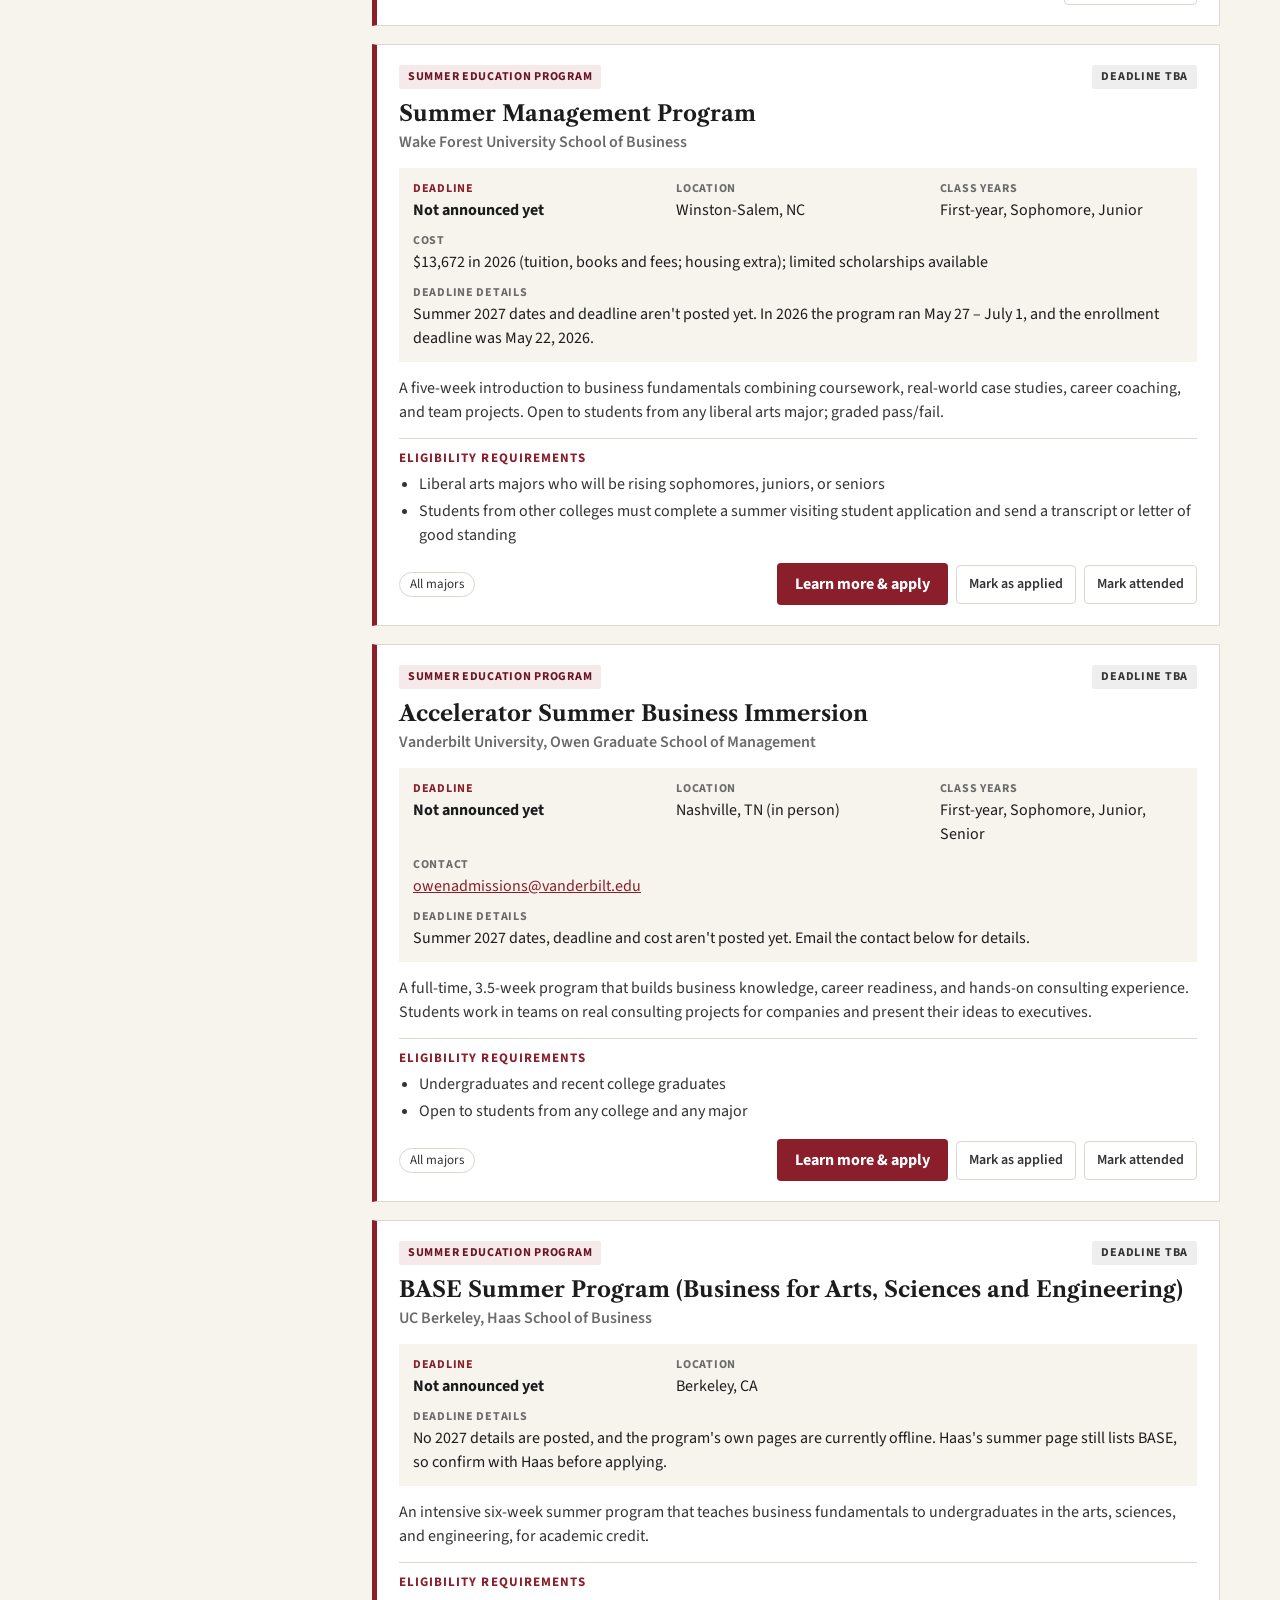
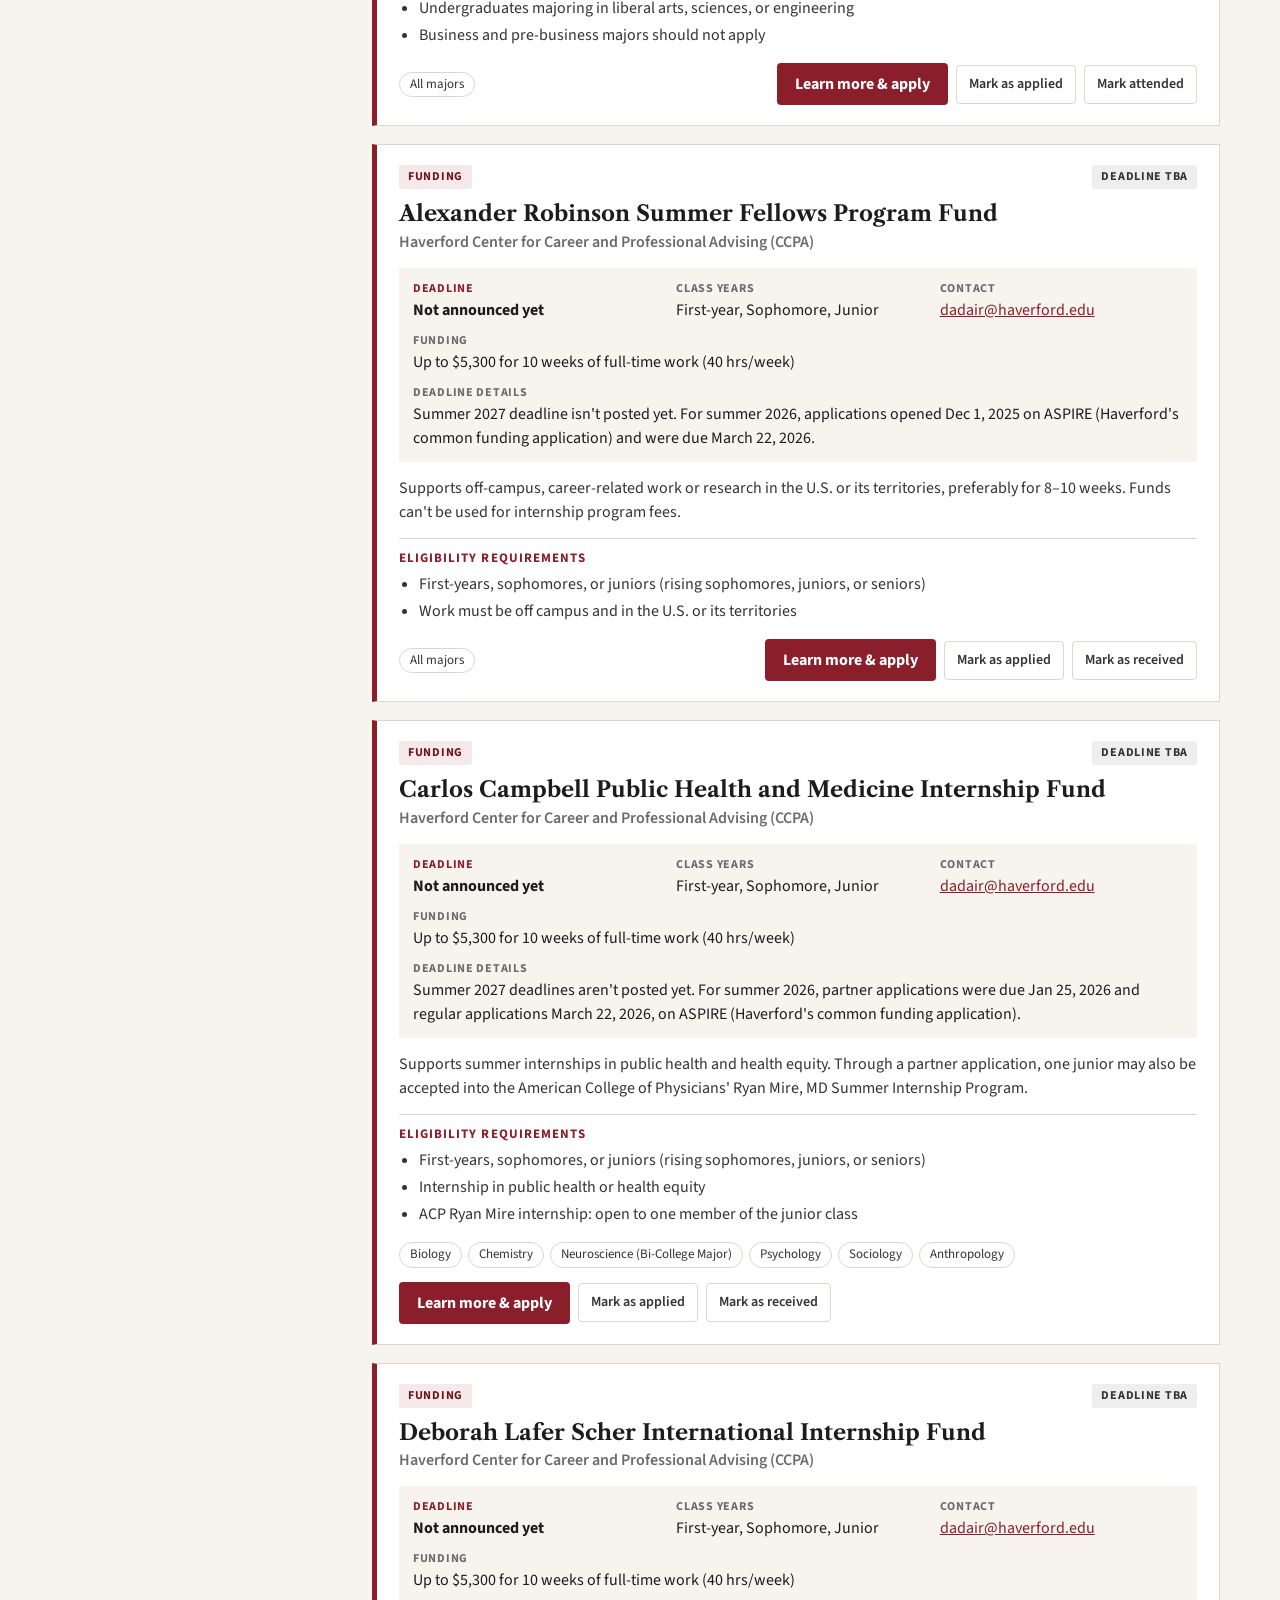
==== commit f96ce66a: "Replace Haverford logo with FordFutures squirrel badge Co-Authored-By: Claude Opus 5.5 <noreply@anth" ====
--- a/index.html
+++ b/index.html
@@ -12,9 +12,12 @@
 <body>
   <header class="site-header">
     <div class="container header-main">
-      <a href="#" class="brand">
-        <img src="images/haverford-logo.png" alt="Haverford College" class="brand-logo" width="649" height="290">
-        <span class="brand-title">Ford<span class="brand-accent">Futures</span></span>
+      <a href="#" class="brand" aria-label="FordFutures, Haverford College">
+        <img src="images/fordfutures-logo.png" alt="" class="brand-mark" width="256" height="256">
+        <span class="brand-text">
+          <span class="brand-title">Ford<span class="brand-accent">Futures</span></span>
+          <span class="brand-sub">Haverford College</span>
+        </span>
       </a>
       <button type="button" id="profile-btn" class="profile-btn" aria-haspopup="dialog" aria-expanded="false" aria-controls="profile-drawer">
         <span id="profile-avatar" class="avatar signed-out" aria-hidden="true">
--- a/styles.css
+++ b/styles.css
@@ -216,17 +216,21 @@
 
 .filter-hint { margin: 4px 0 0; font-size: 13px; color: var(--gray); }
 
-.brand { display: inline-flex; flex-wrap: wrap; align-items: center; gap: 12px 20px; text-decoration: none; }
-
-.brand-logo { display: block; height: 72px; width: auto; }
-
+.brand { display: inline-flex; align-items: center; gap: 14px; text-decoration: none; }
+
+.brand-mark { display: block; width: 64px; height: 64px; flex: none; }
+
+.brand-text { display: grid; gap: 4px; }
 .brand-title {
-  font-family: var(--serif); font-size: 28px; font-weight: 700; color: var(--black);
-  letter-spacing: -0.01em;
-  border-left: 2px solid var(--line);
-  padding-left: 20px;
+  font-family: var(--serif); font-size: 30px; font-weight: 700; color: var(--black);
+  letter-spacing: -0.01em; line-height: 1;
 }
 .brand-accent { color: var(--red); }
+.brand-sub {
+  font-family: var(--serif); font-size: 12px; color: var(--red);
+  text-transform: uppercase; letter-spacing: 0.24em;
+  border-top: 1px solid var(--line); padding-top: 5px;
+}
 
 /* ---------- Hero ---------- */
 
@@ -457,7 +461,9 @@
 }
 
 @media (max-width: 480px) {
-  .brand-logo { height: 56px; }
-  .brand-title { font-size: 22px; padding-left: 14px; }  .card { padding: 16px; }
+  .brand-mark { width: 50px; height: 50px; }
+  .brand-title { font-size: 24px; }
+  .brand-sub { font-size: 10px; letter-spacing: 0.2em; }
+  .card { padding: 16px; }
   .deadline-badge { margin-left: 0; }
 }
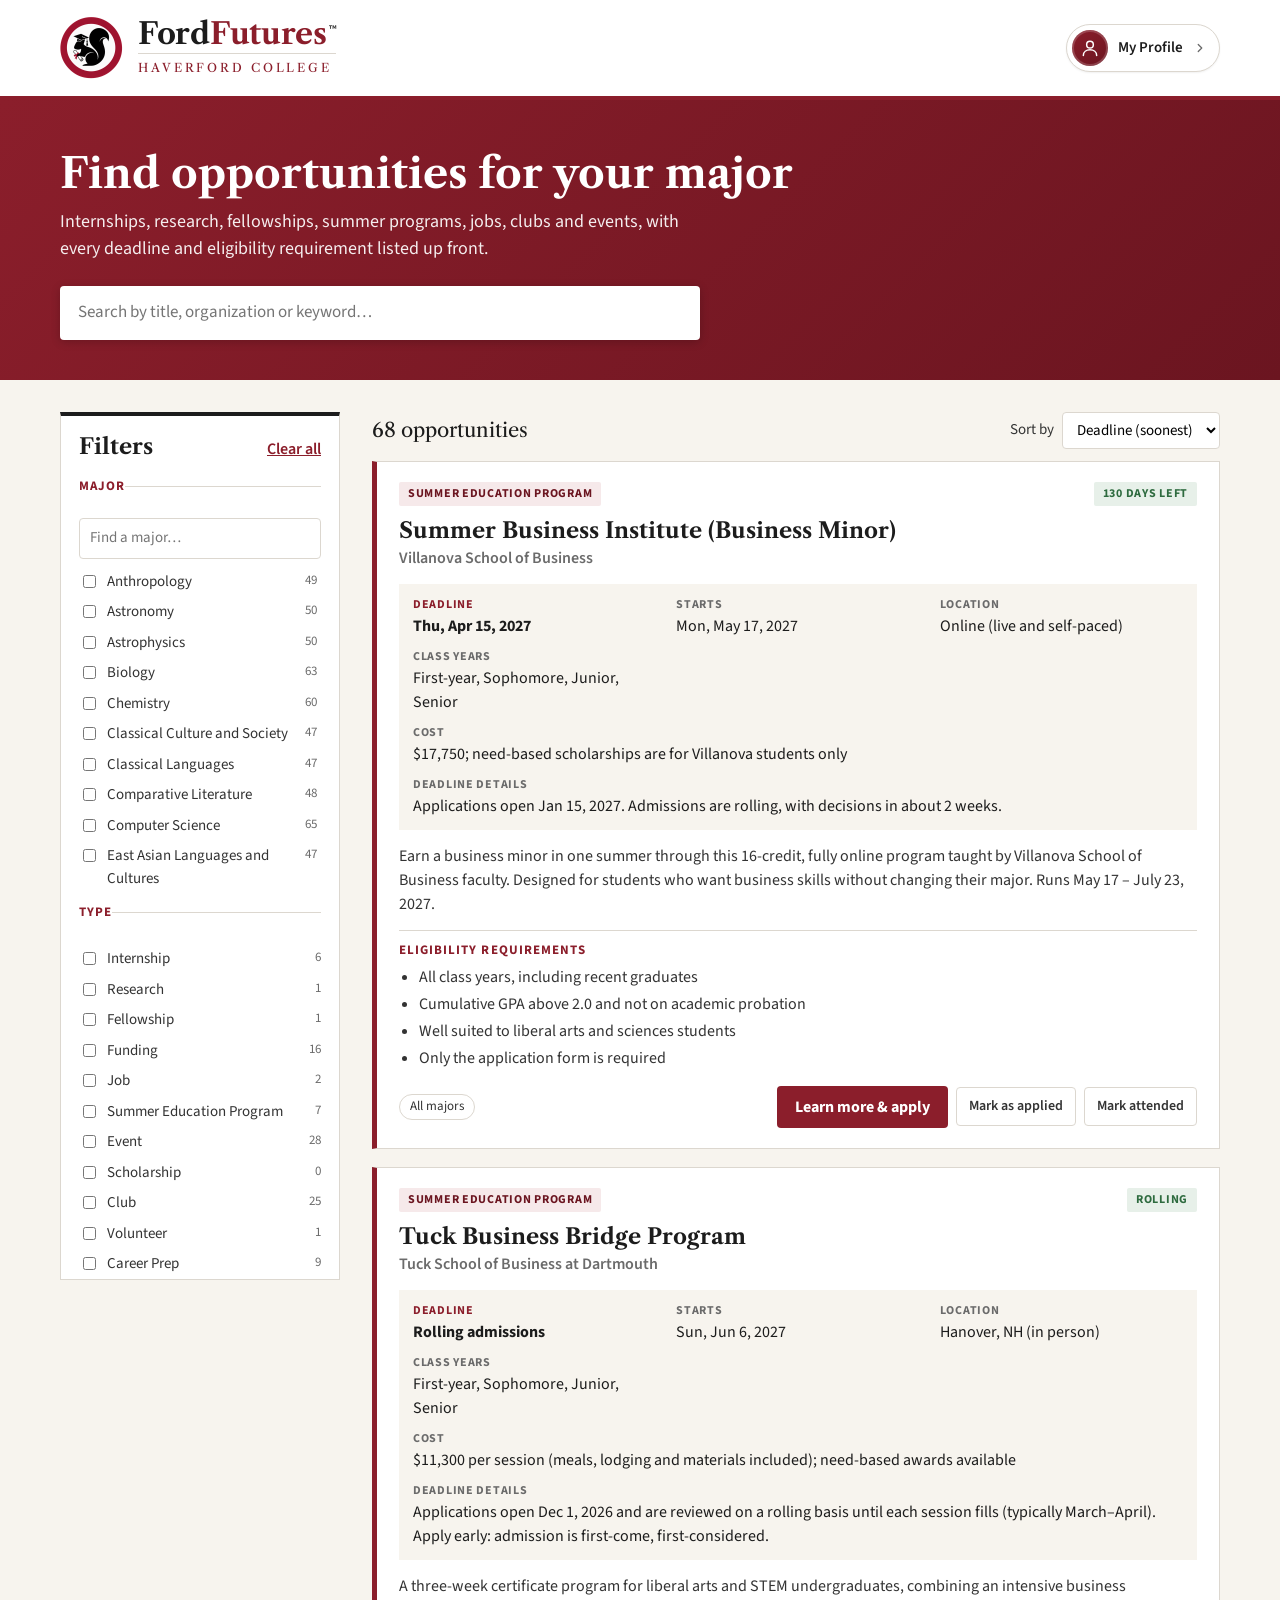
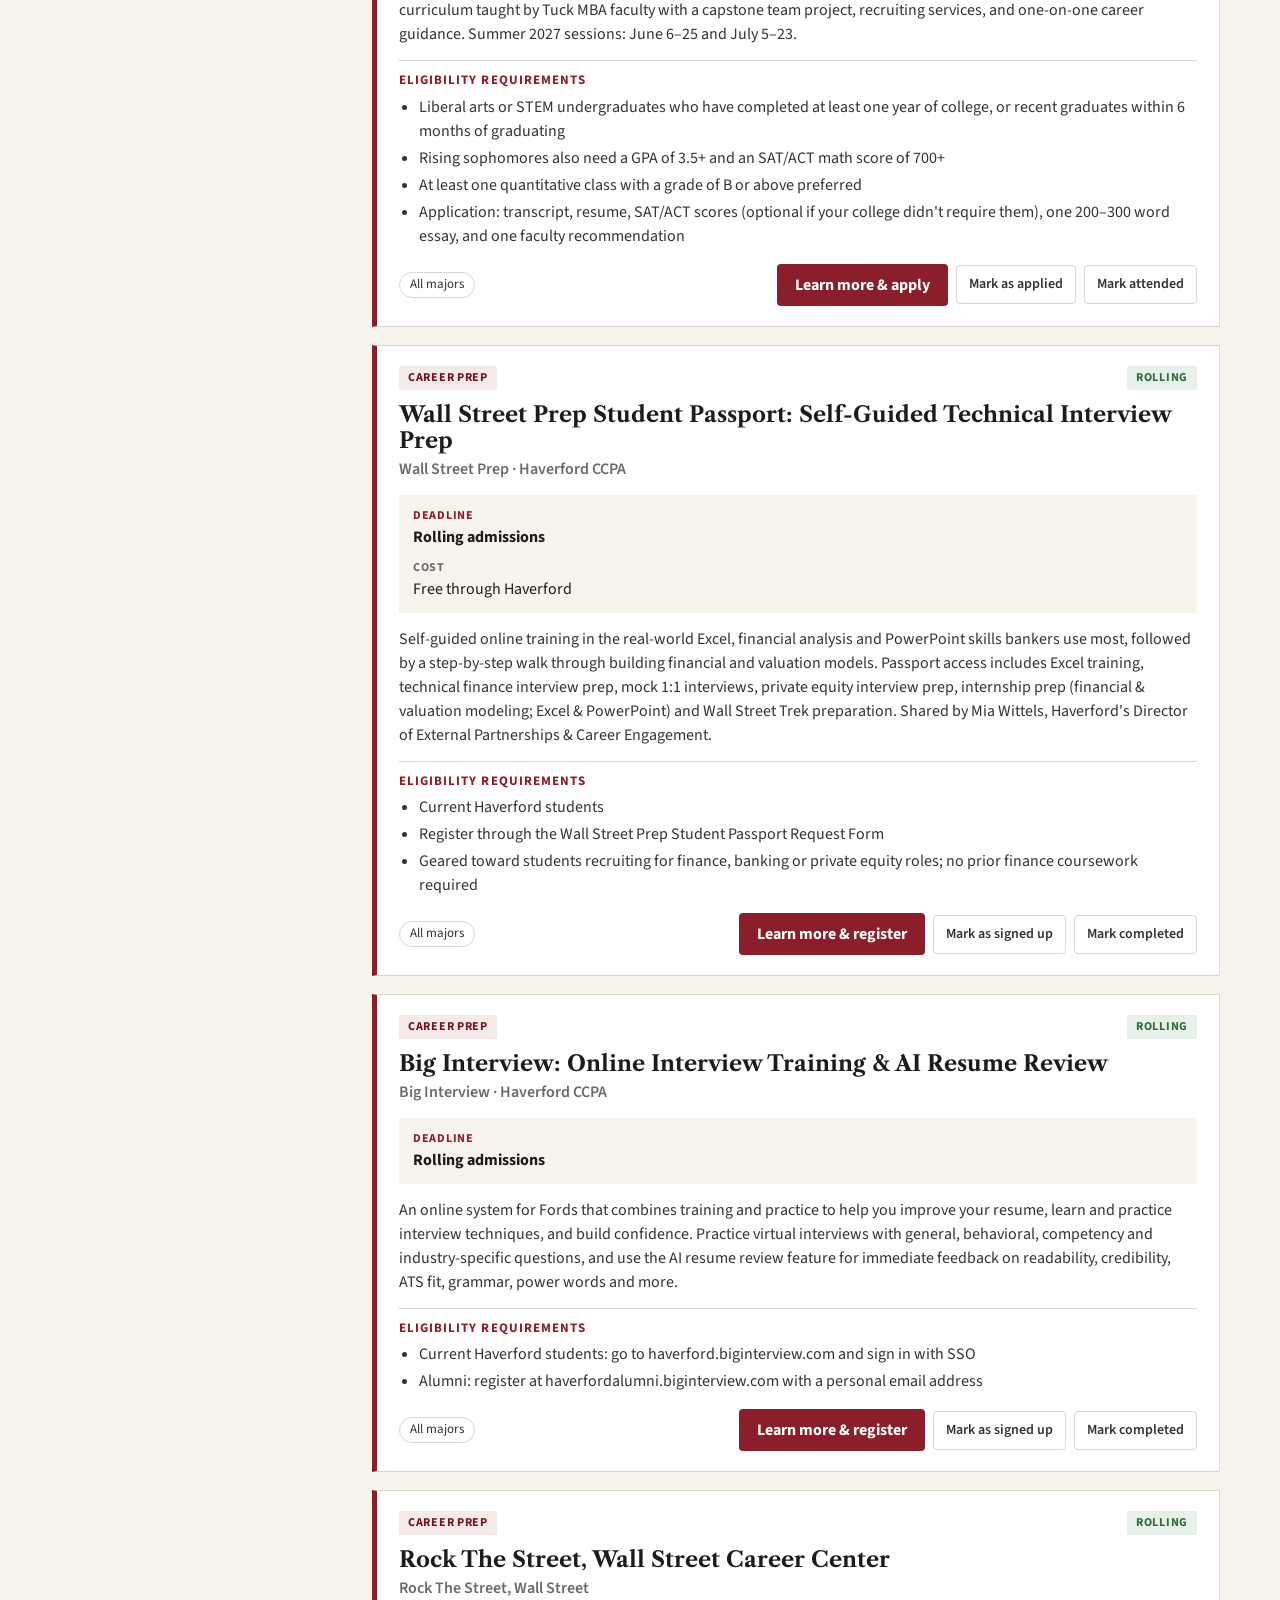
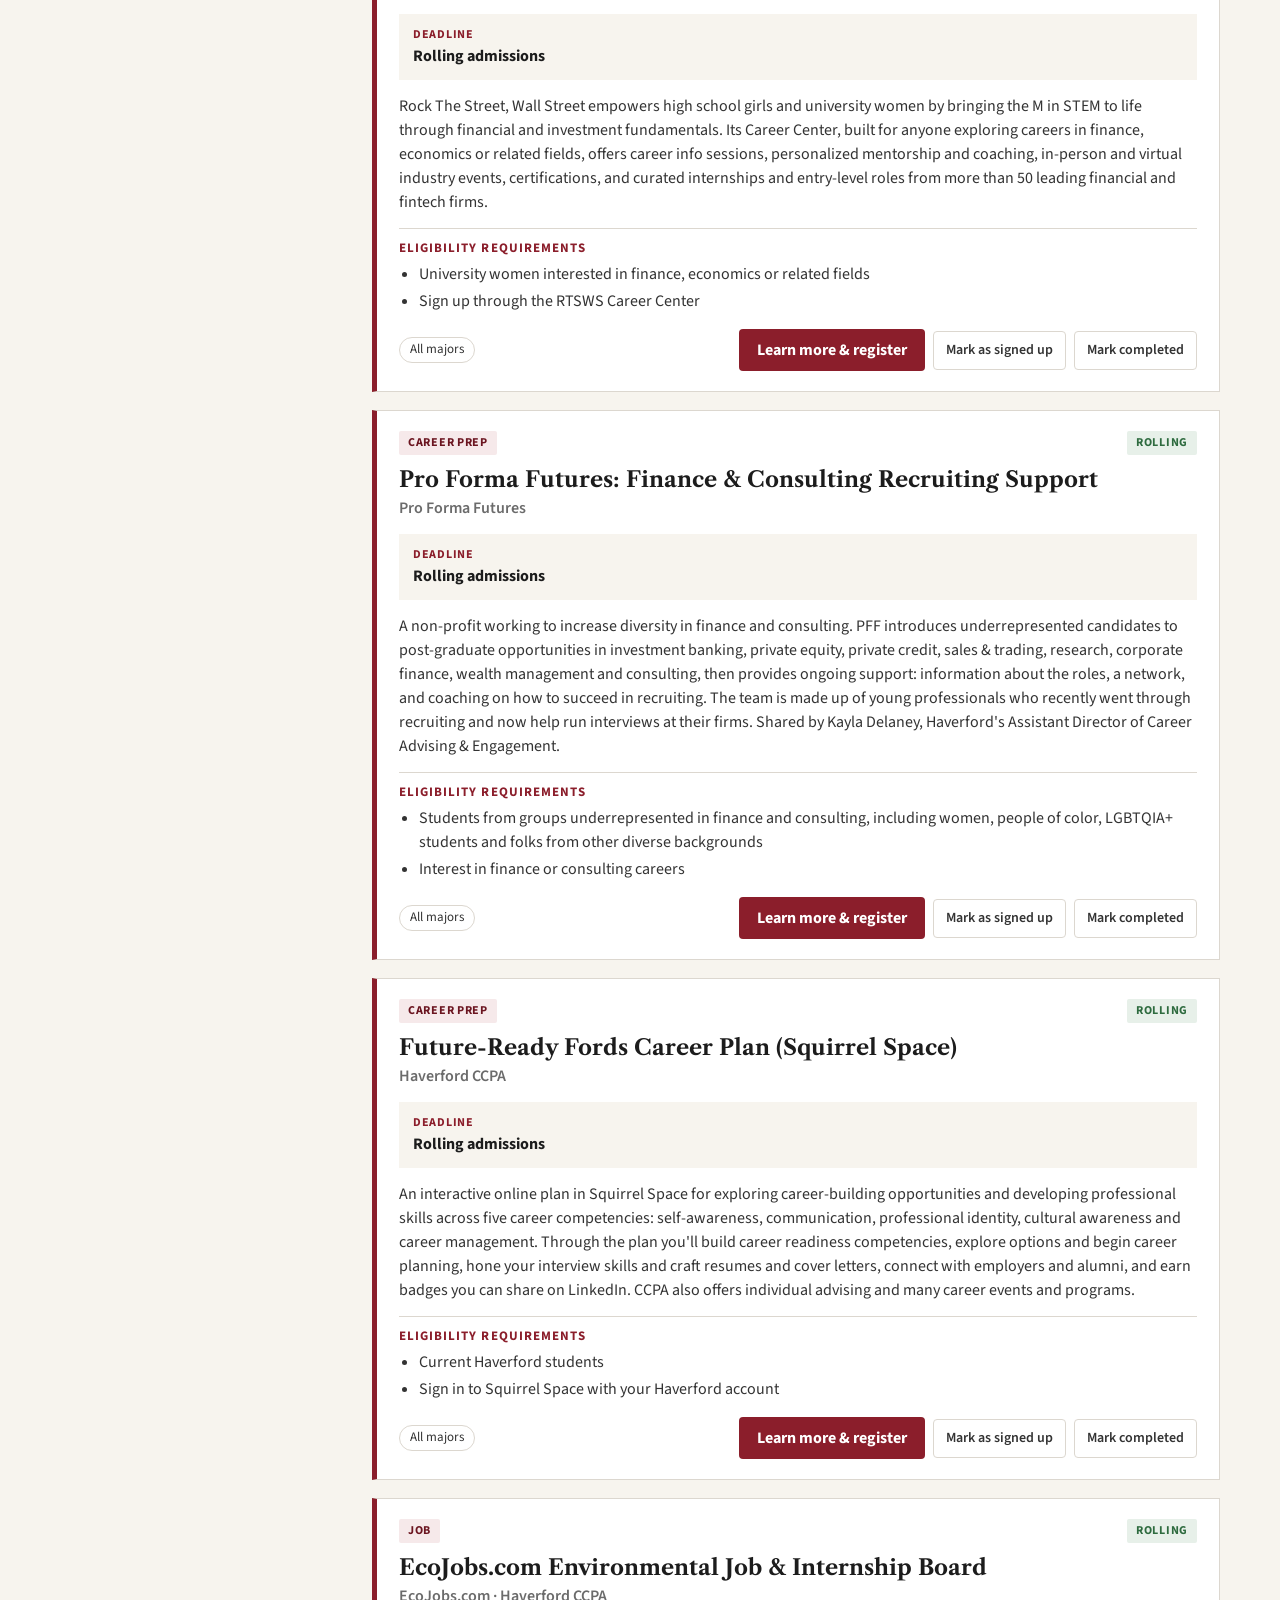
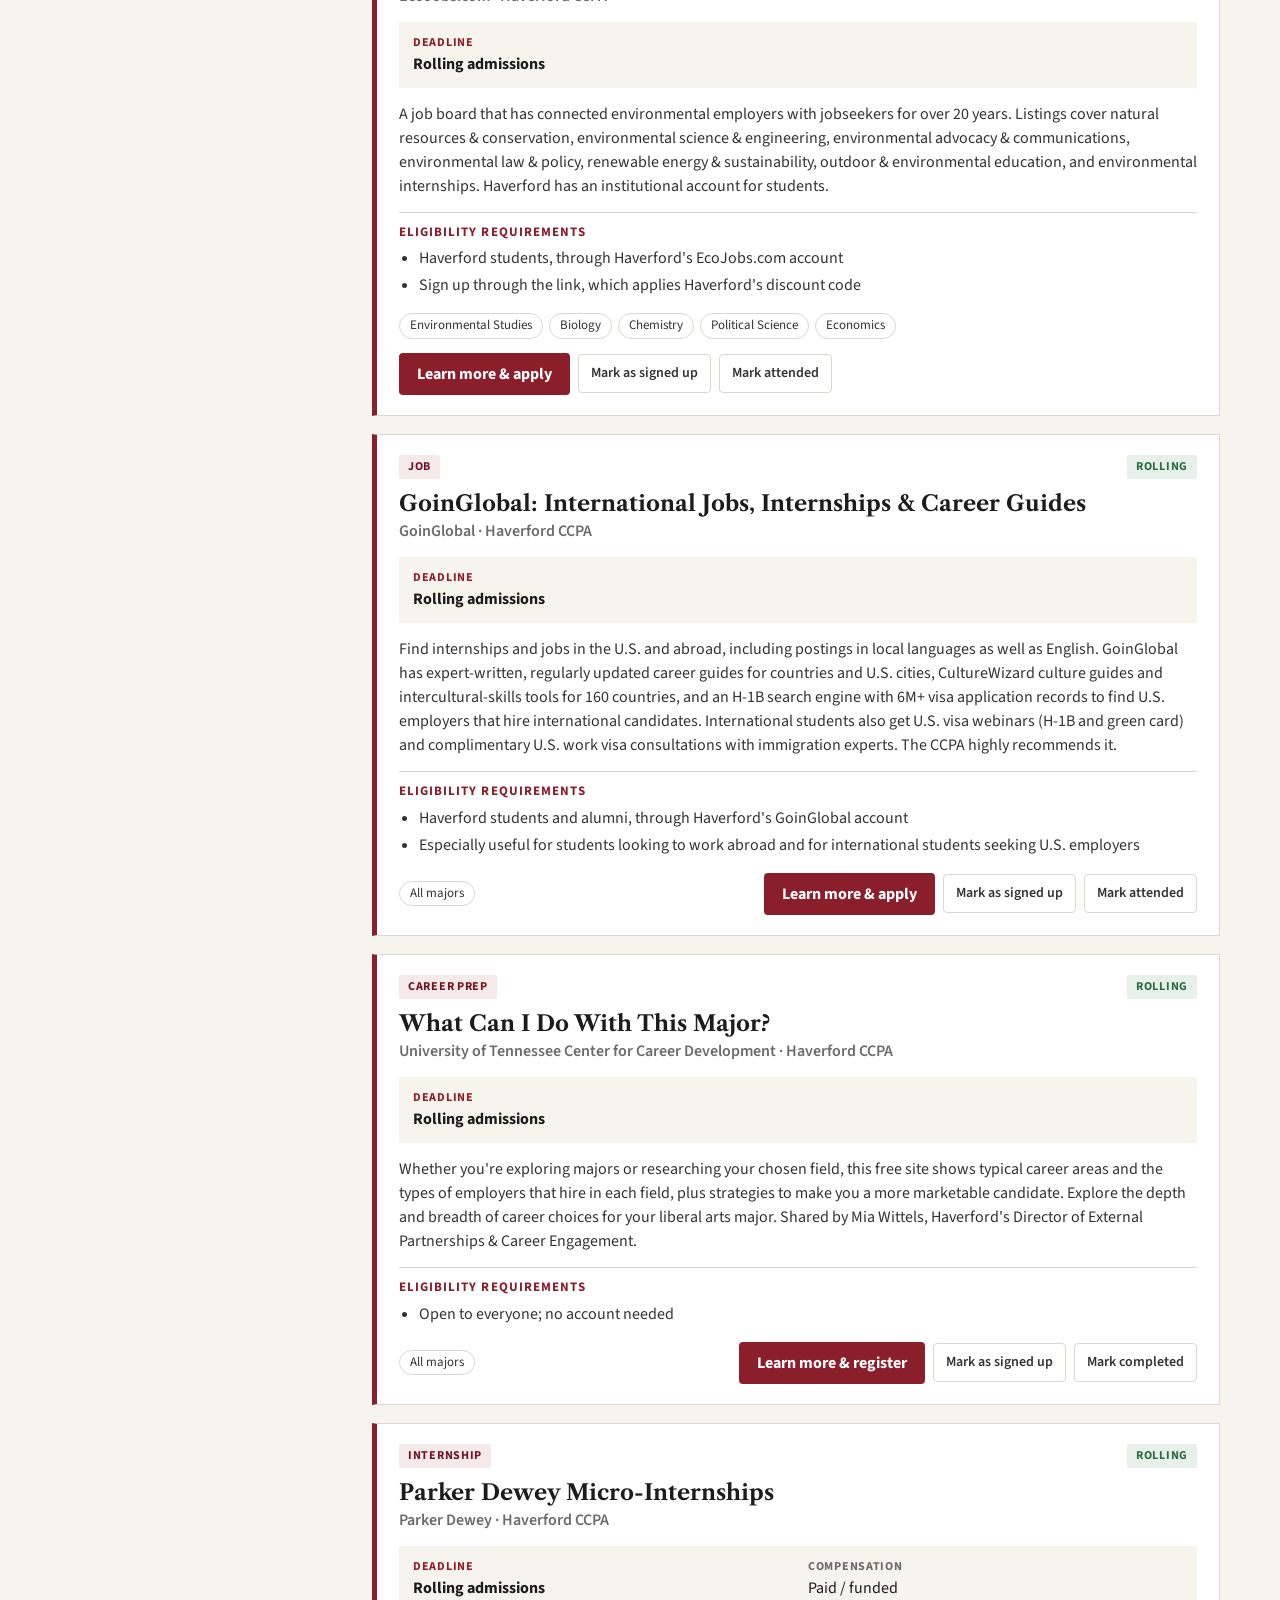
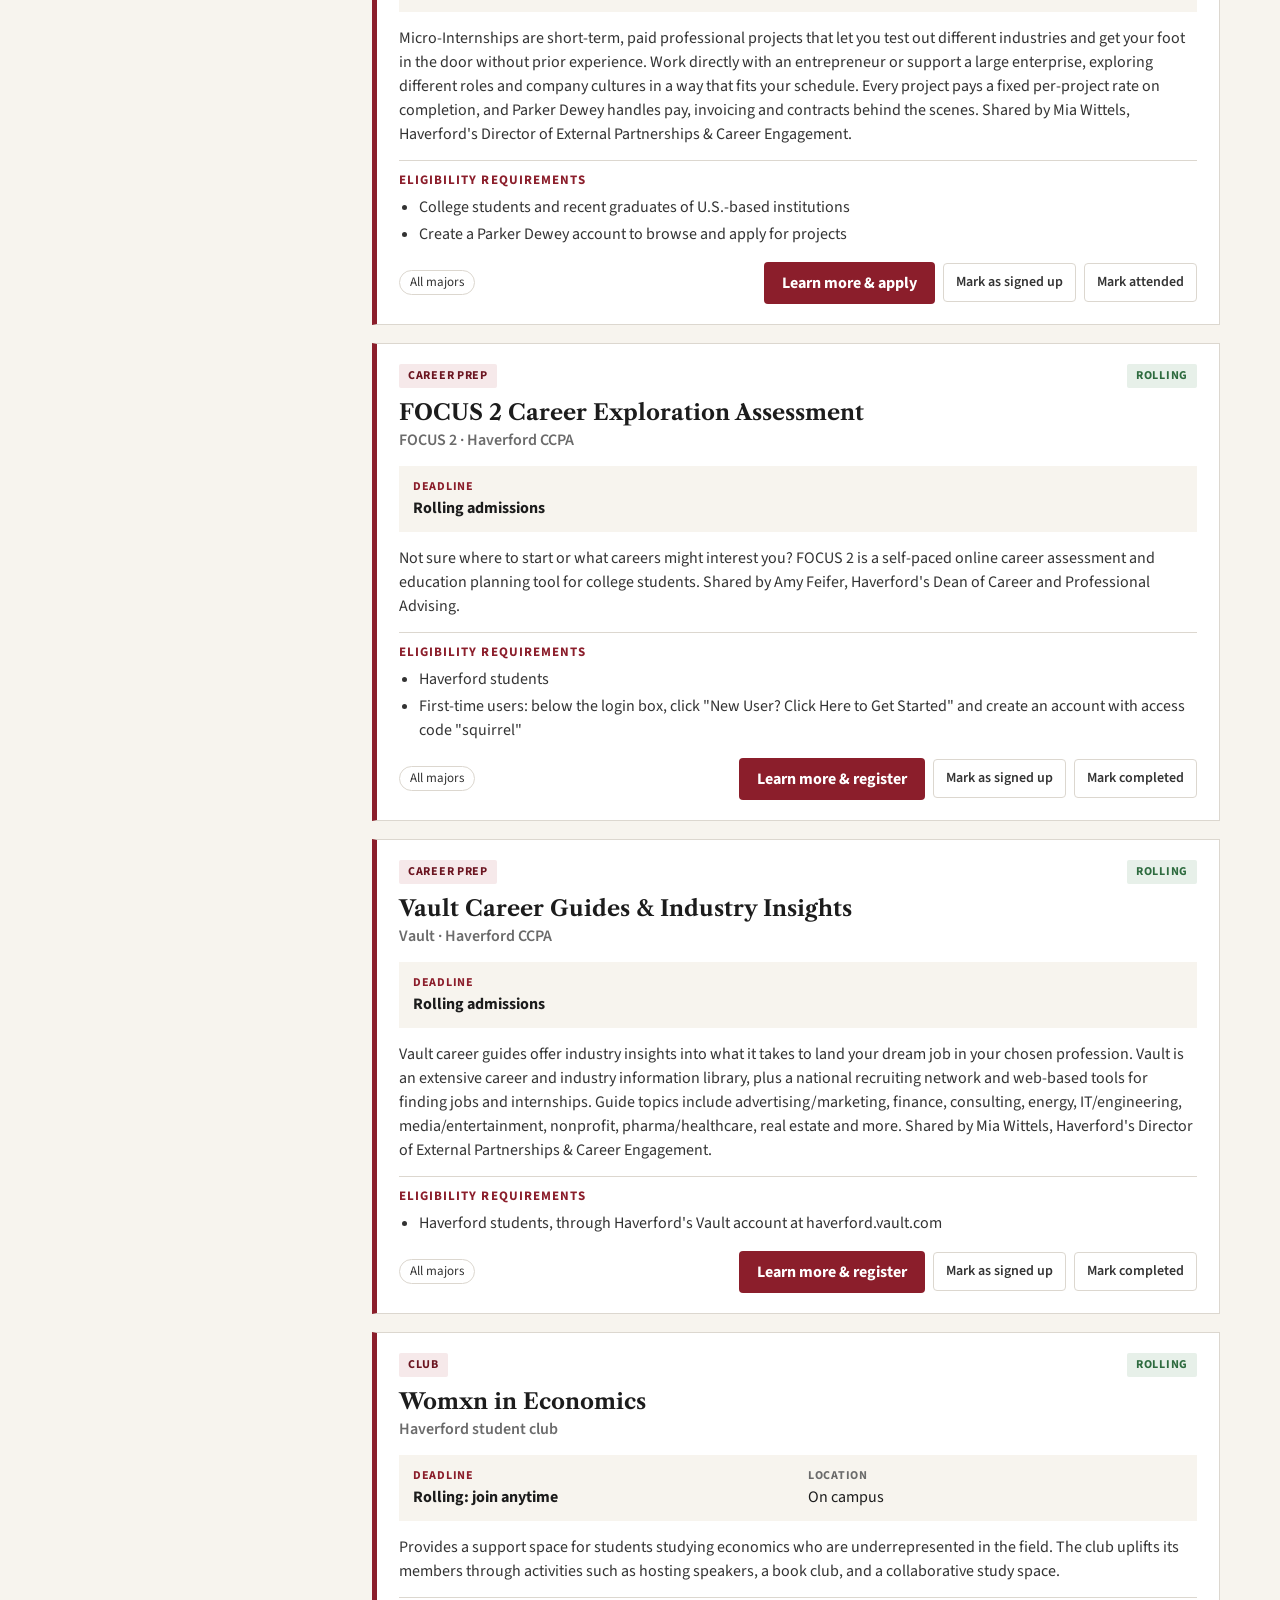
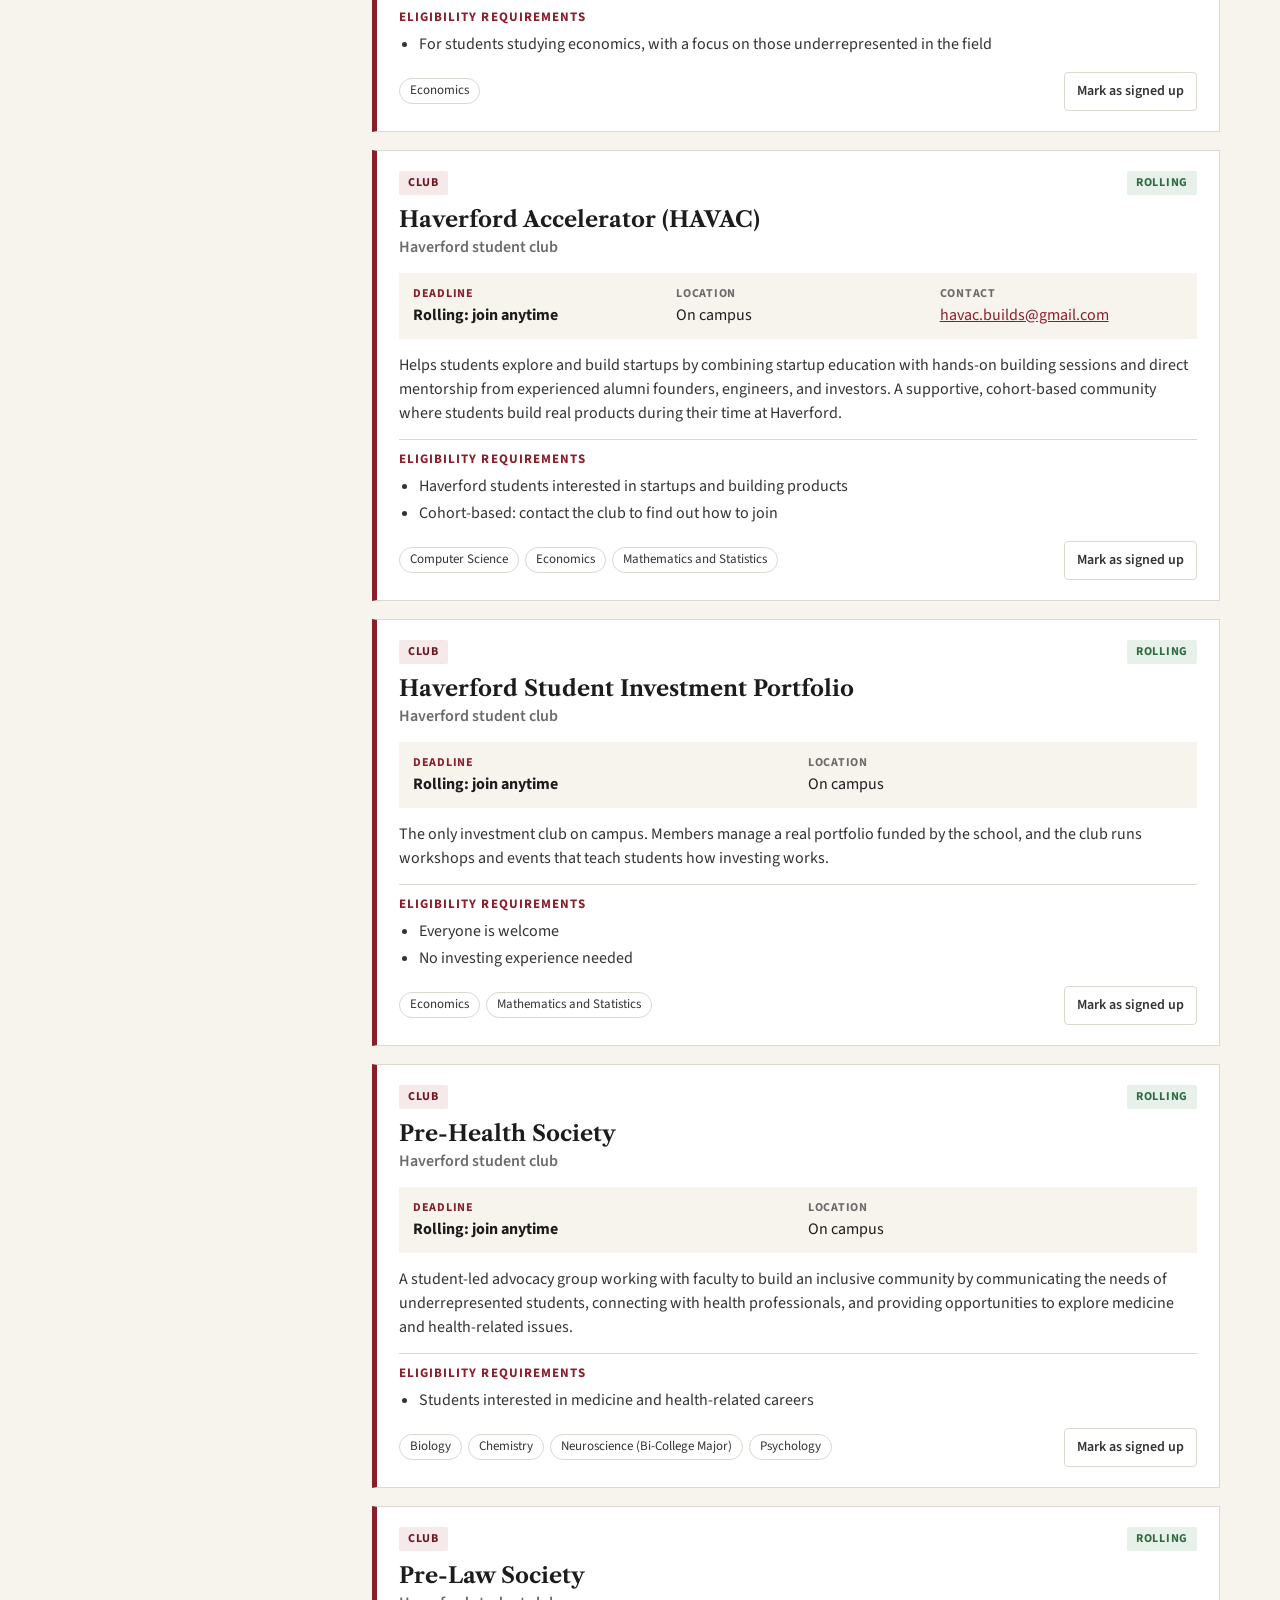
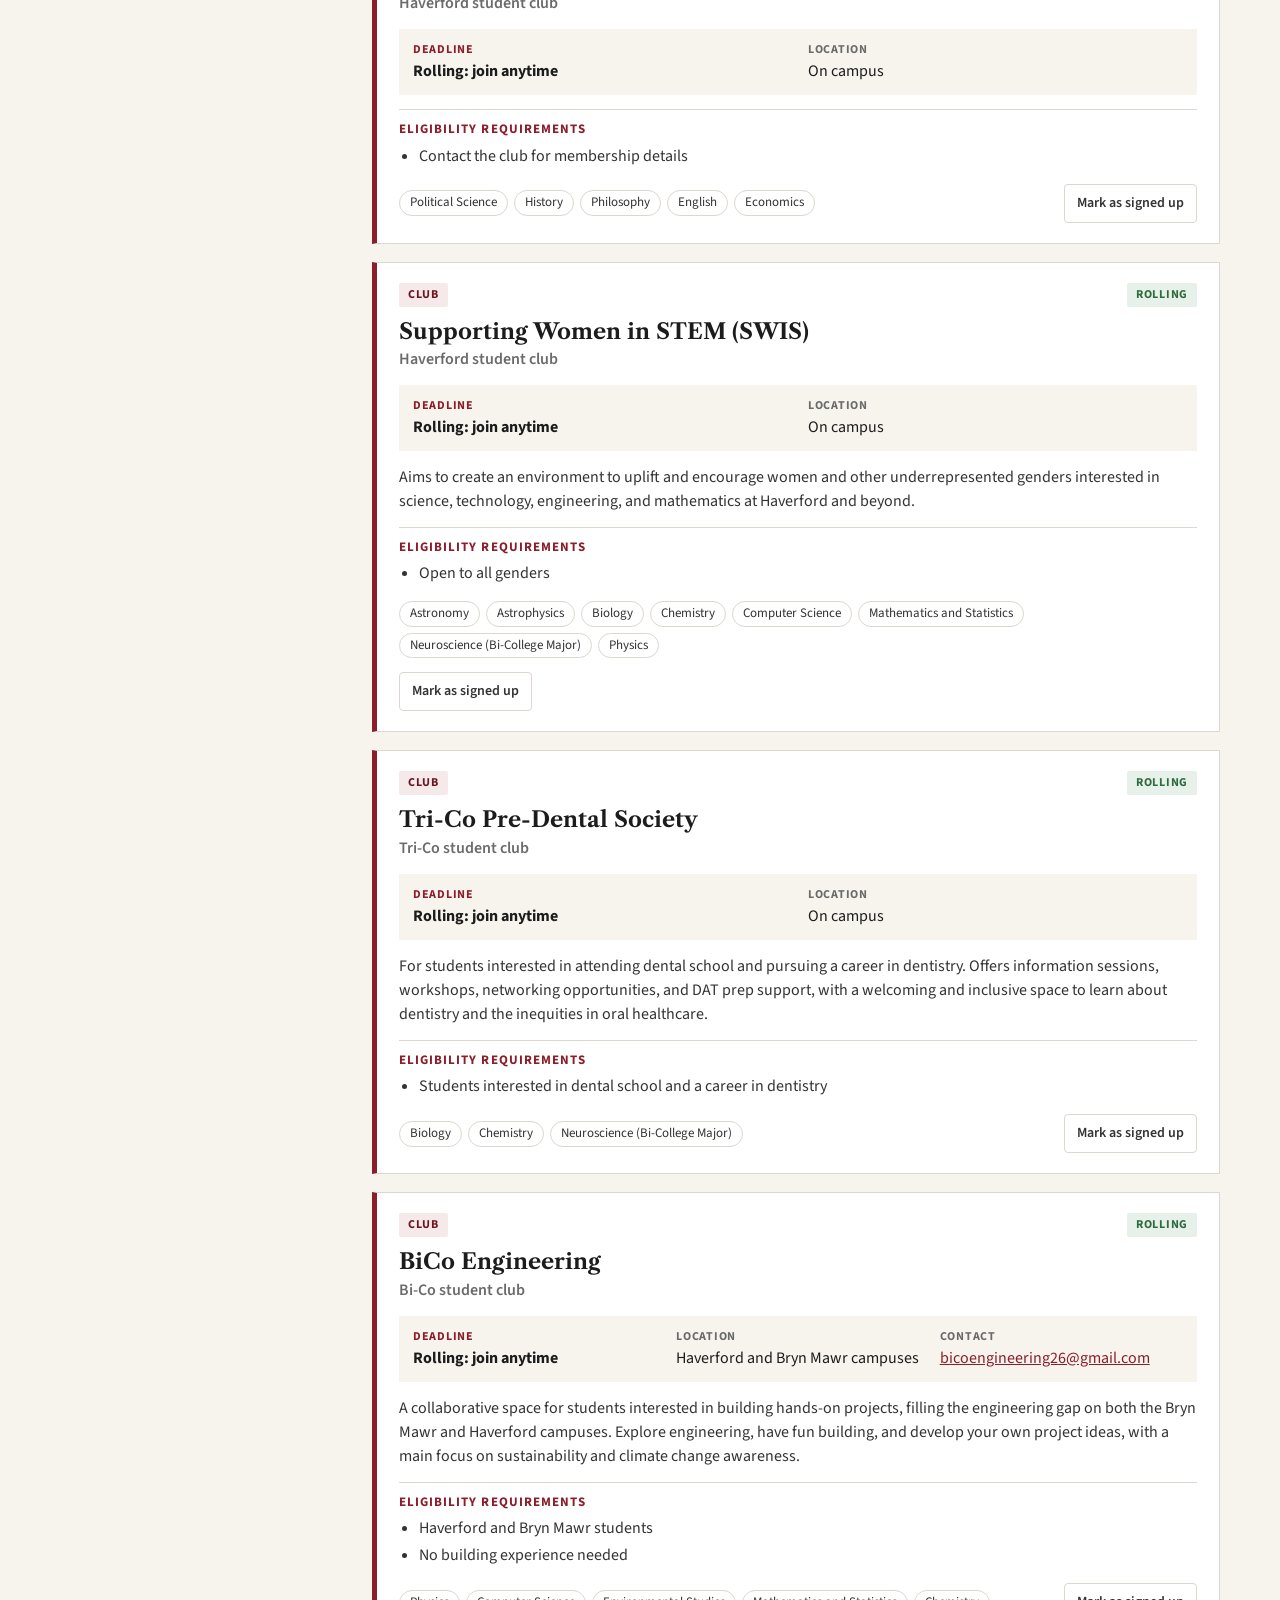
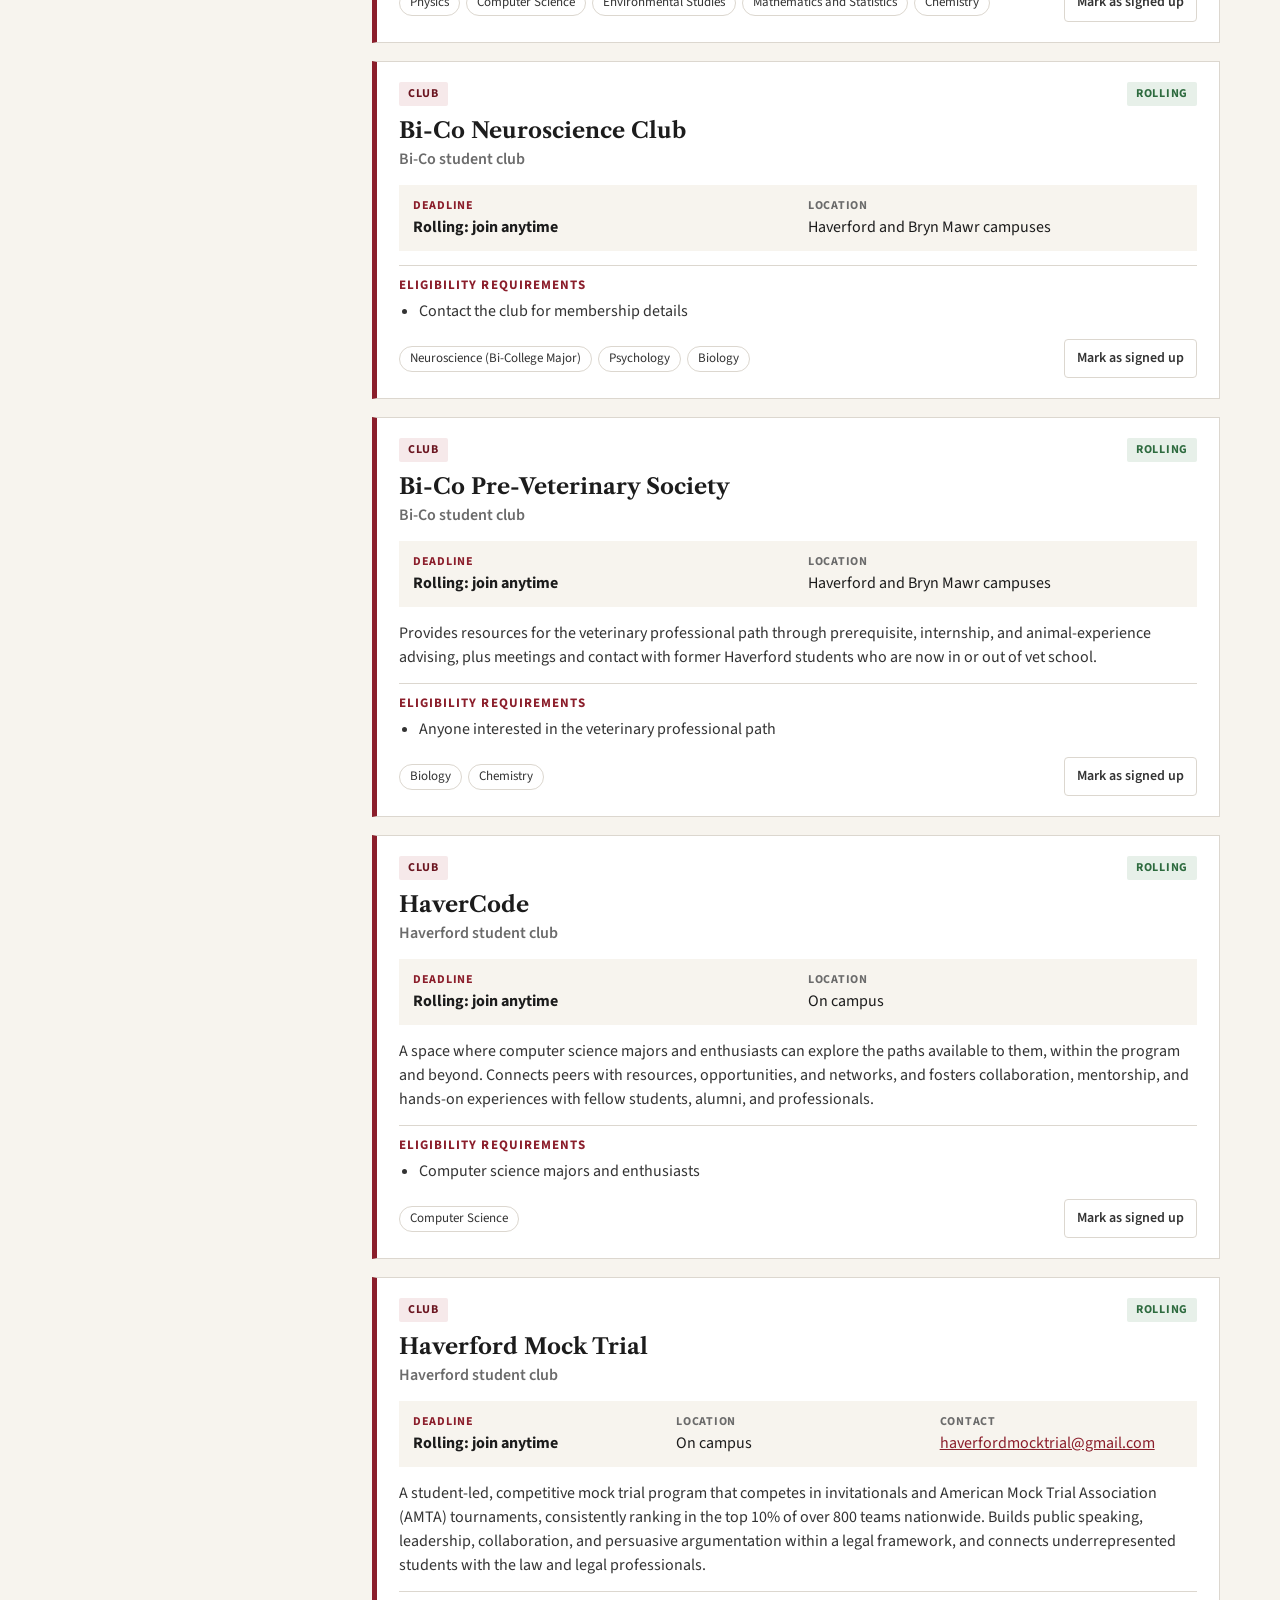
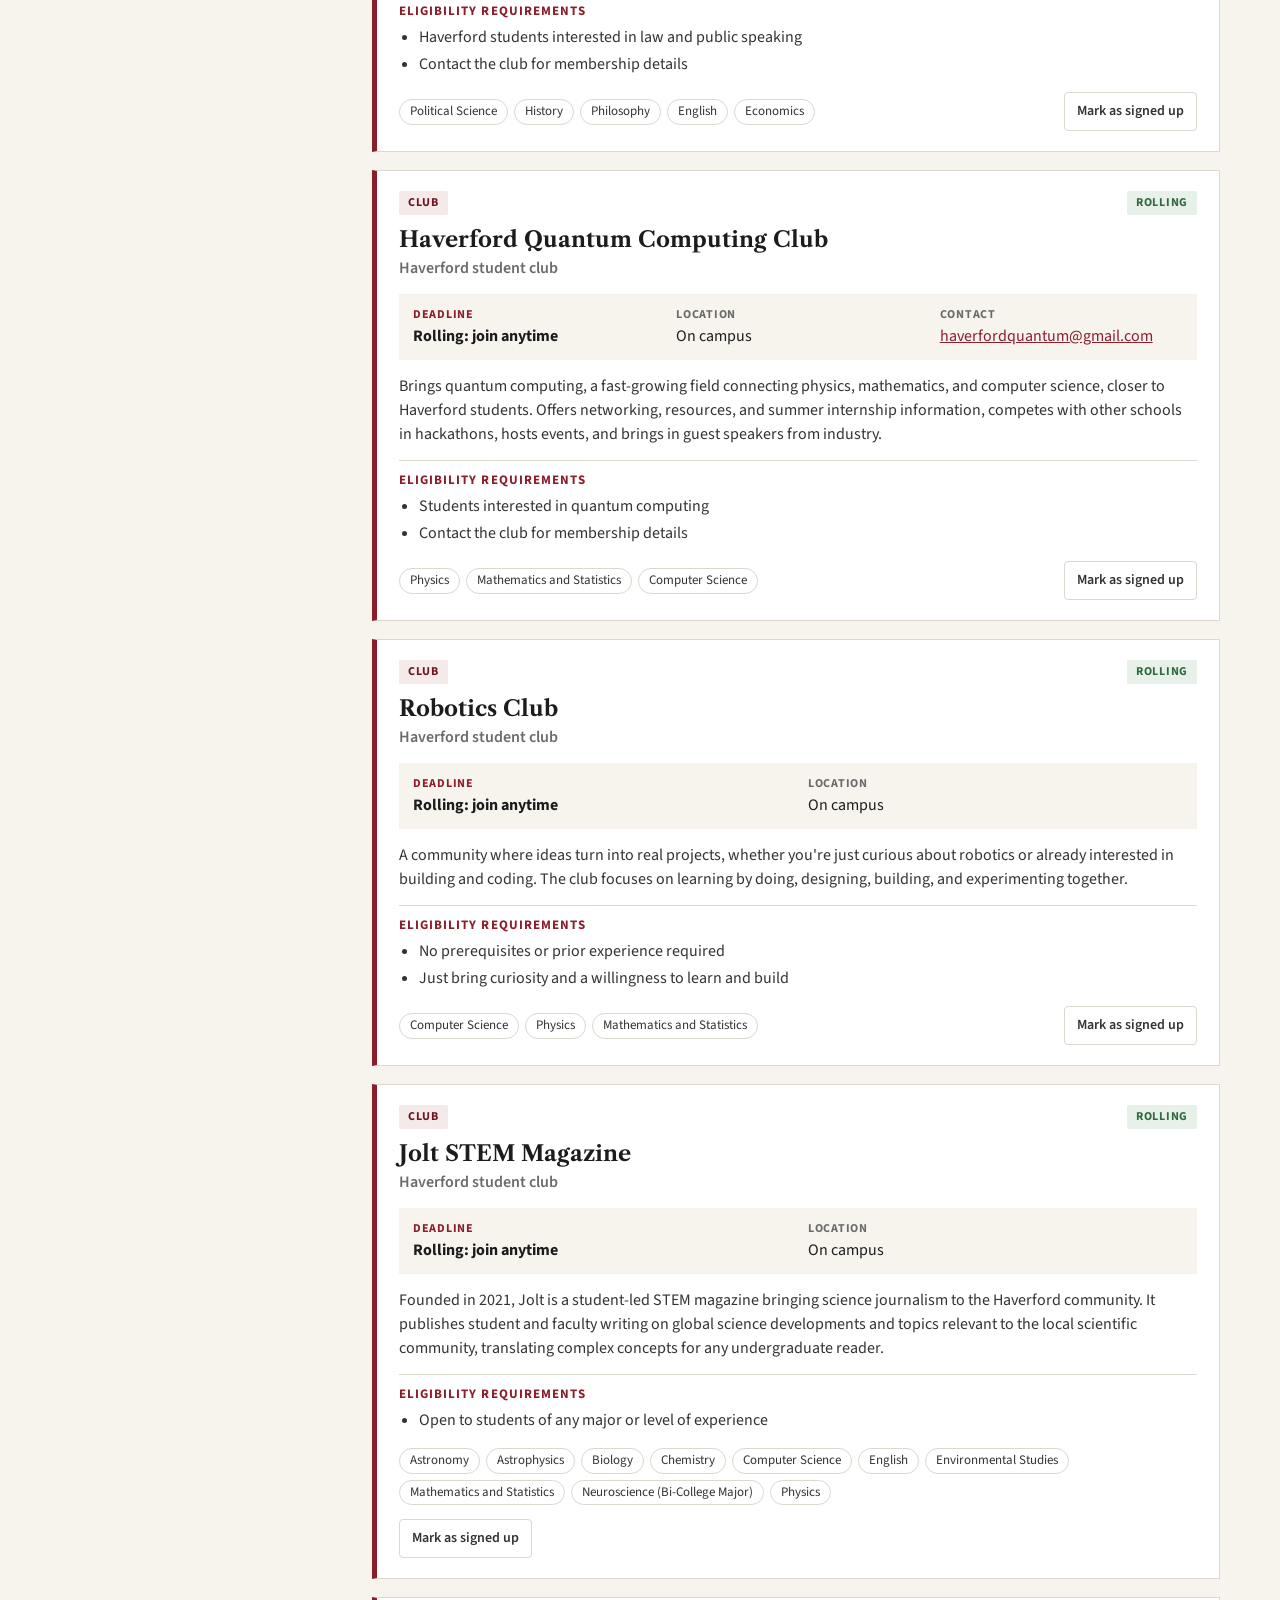
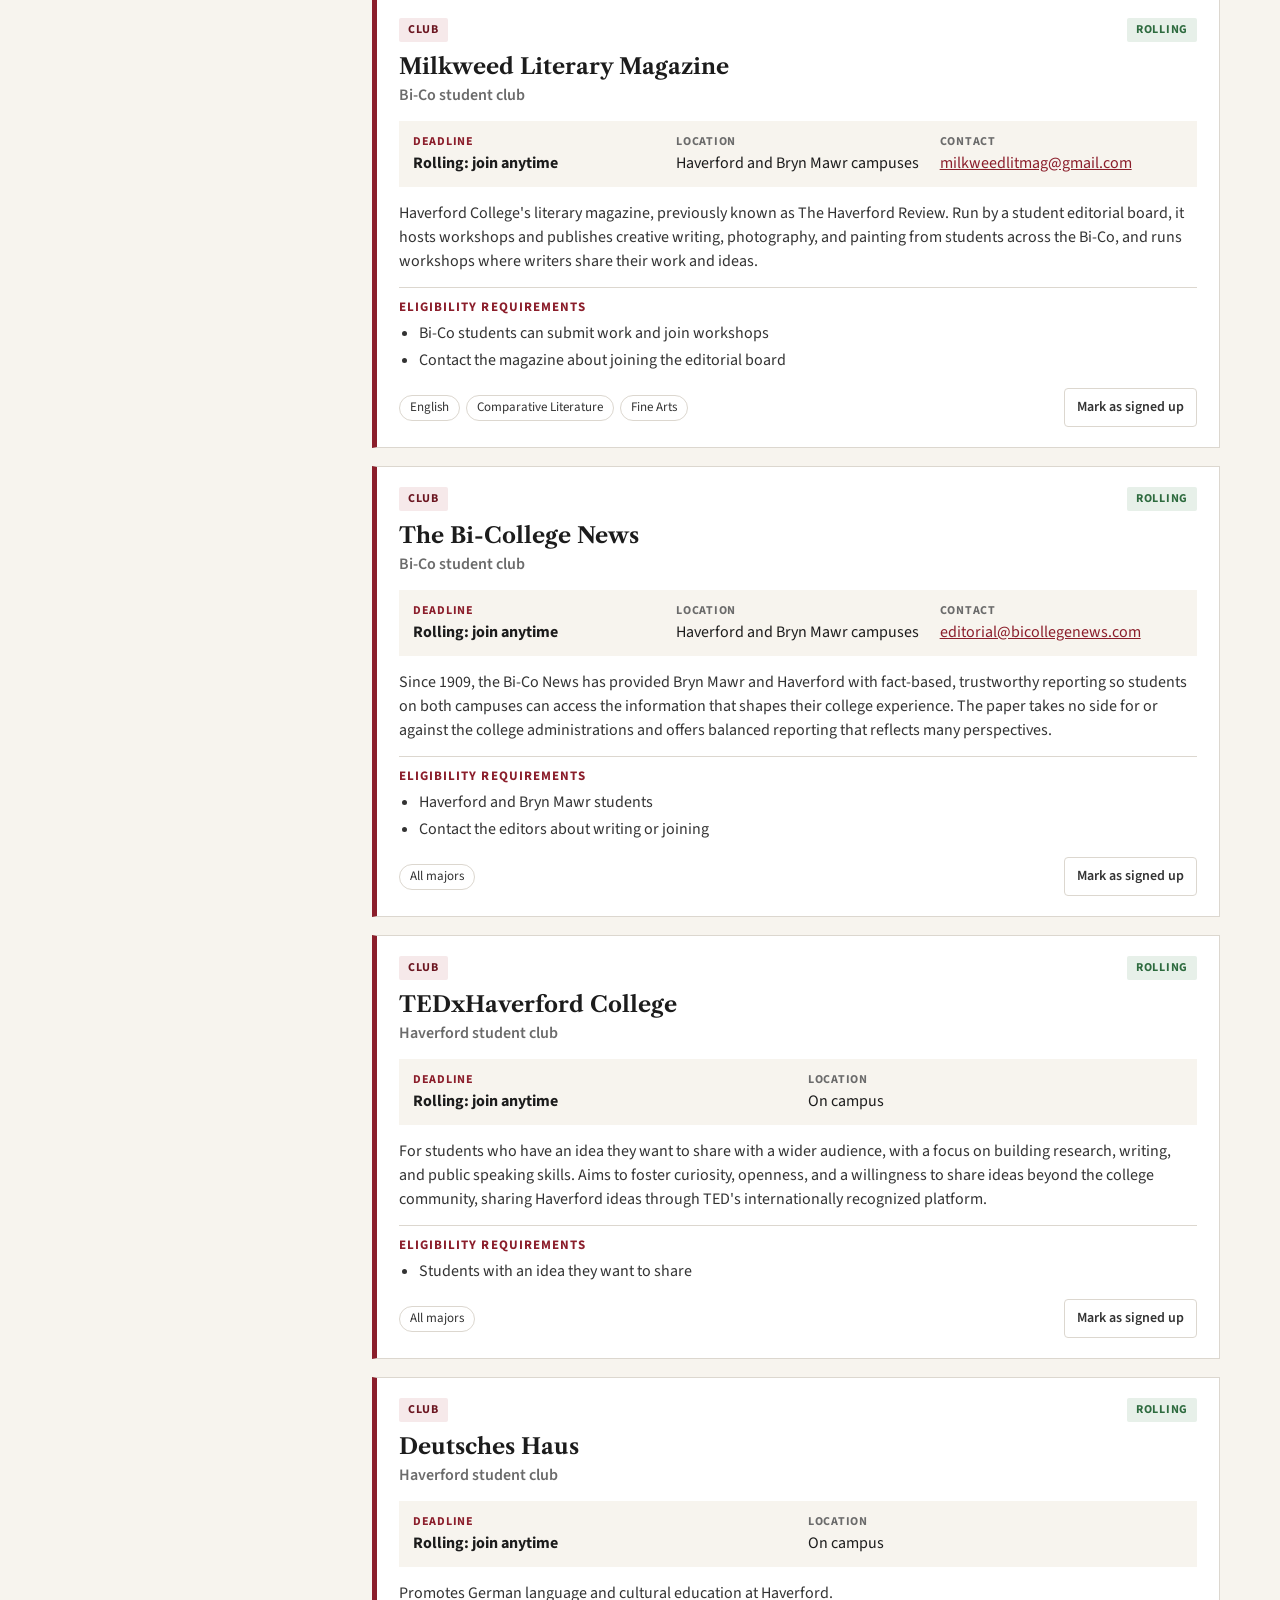
==== commit a4085a04: "Add trademark symbol to FordFutures logo Co-Authored-By: Claude Opus 5.5 <noreply@anthropic.com>" ====
--- a/index.html
+++ b/index.html
@@ -15,7 +15,7 @@
       <a href="#" class="brand" aria-label="FordFutures, Haverford College">
         <img src="images/fordfutures-logo.png" alt="" class="brand-mark" width="256" height="256">
         <span class="brand-text">
-          <span class="brand-title">Ford<span class="brand-accent">Futures</span></span>
+          <span class="brand-title">Ford<span class="brand-accent">Futures</span><sup class="brand-tm" aria-label="trademark">™</sup></span>
           <span class="brand-sub">Haverford College</span>
         </span>
       </a>
--- a/styles.css
+++ b/styles.css
@@ -226,6 +226,7 @@
   letter-spacing: -0.01em; line-height: 1;
 }
 .brand-accent { color: var(--red); }
+.brand-tm { font-family: var(--sans); font-size: .38em; font-weight: 600; vertical-align: super; line-height: 0; margin-left: 2px; color: var(--charcoal); }
 .brand-sub {
   font-family: var(--serif); font-size: 12px; color: var(--red);
   text-transform: uppercase; letter-spacing: 0.24em;
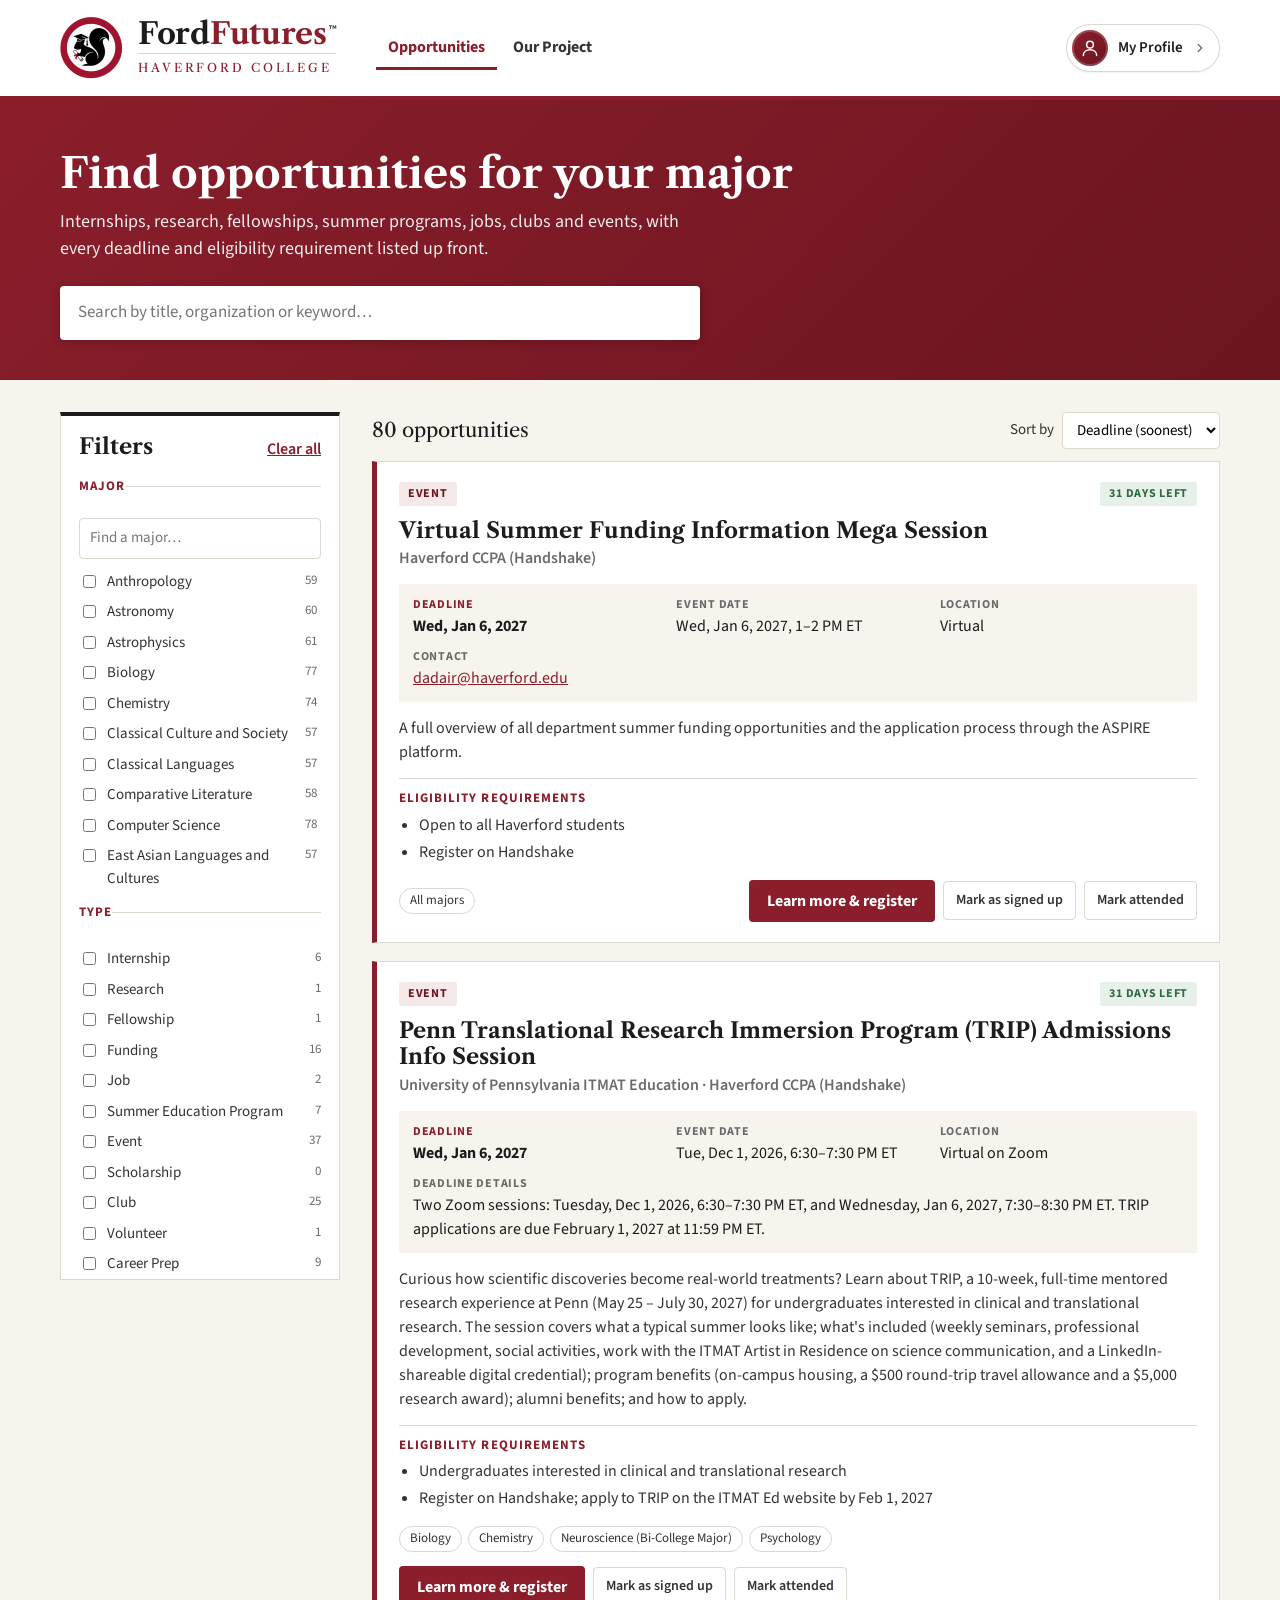
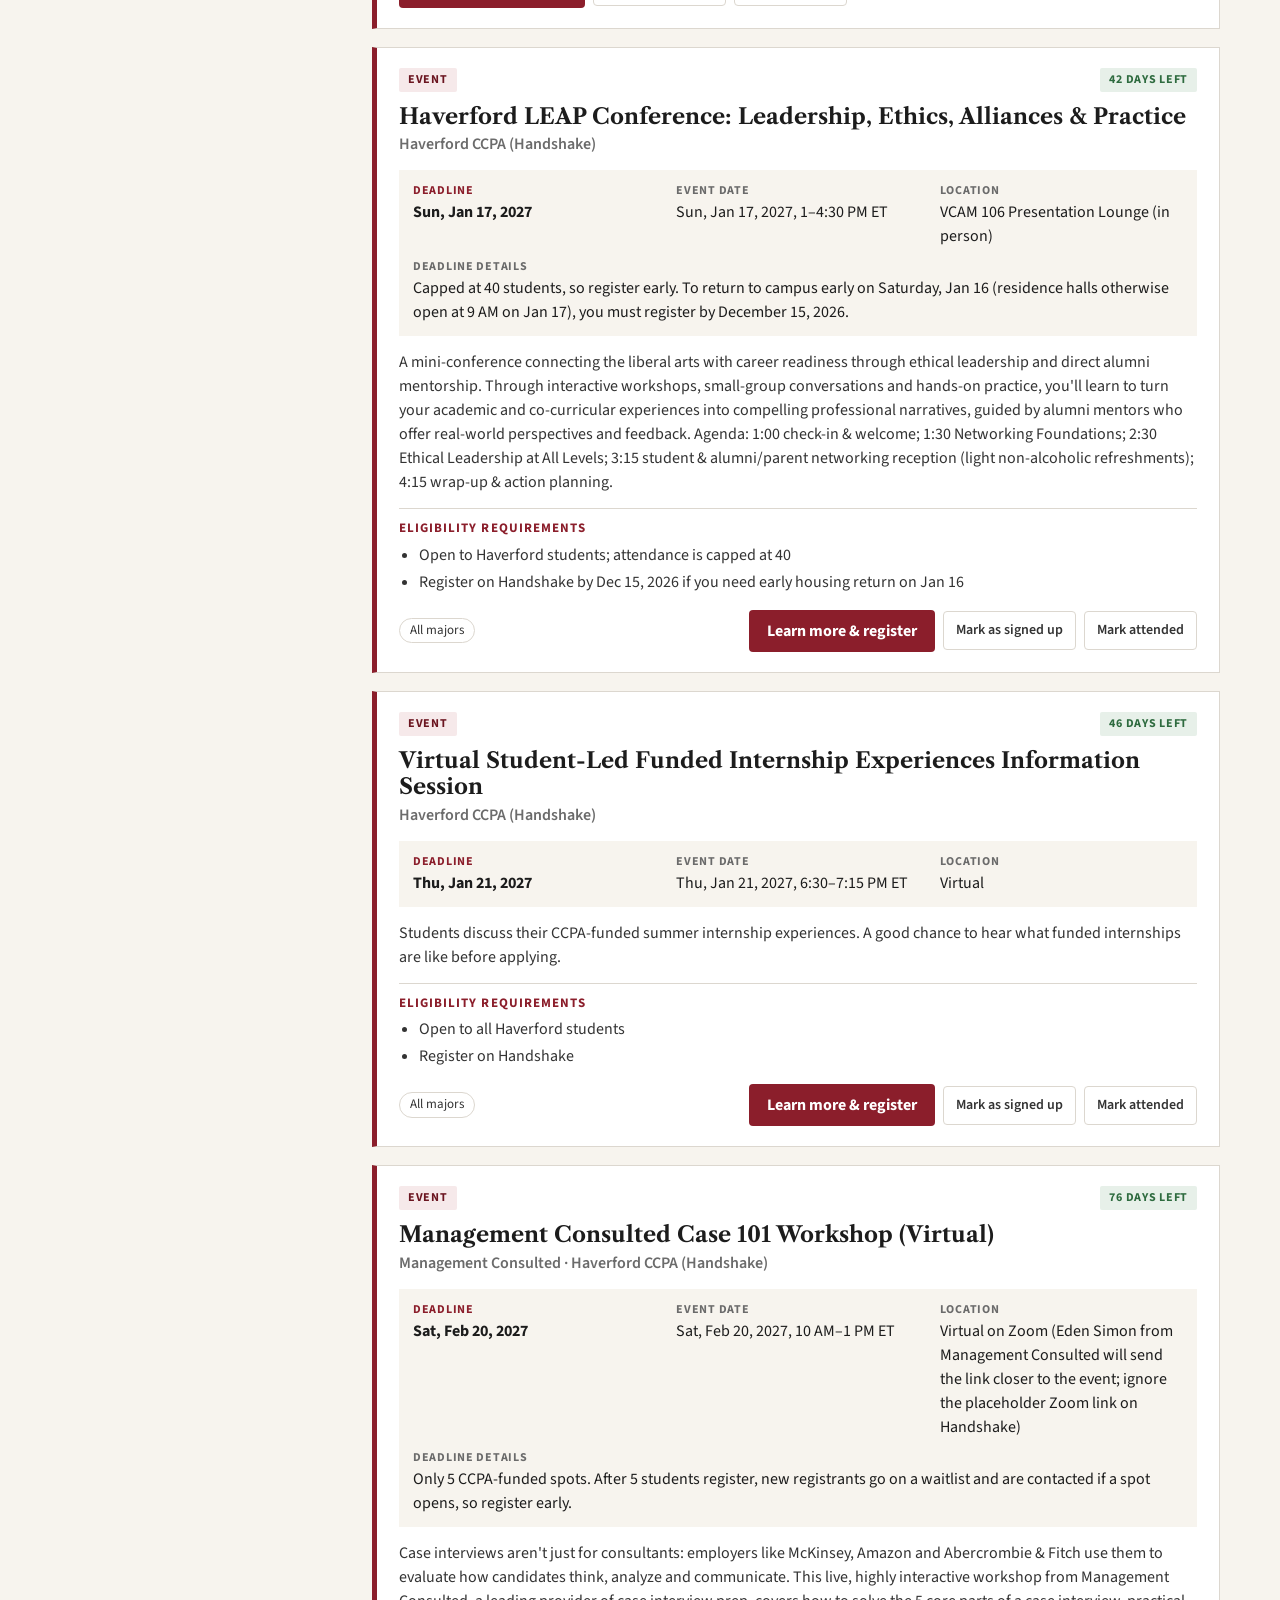
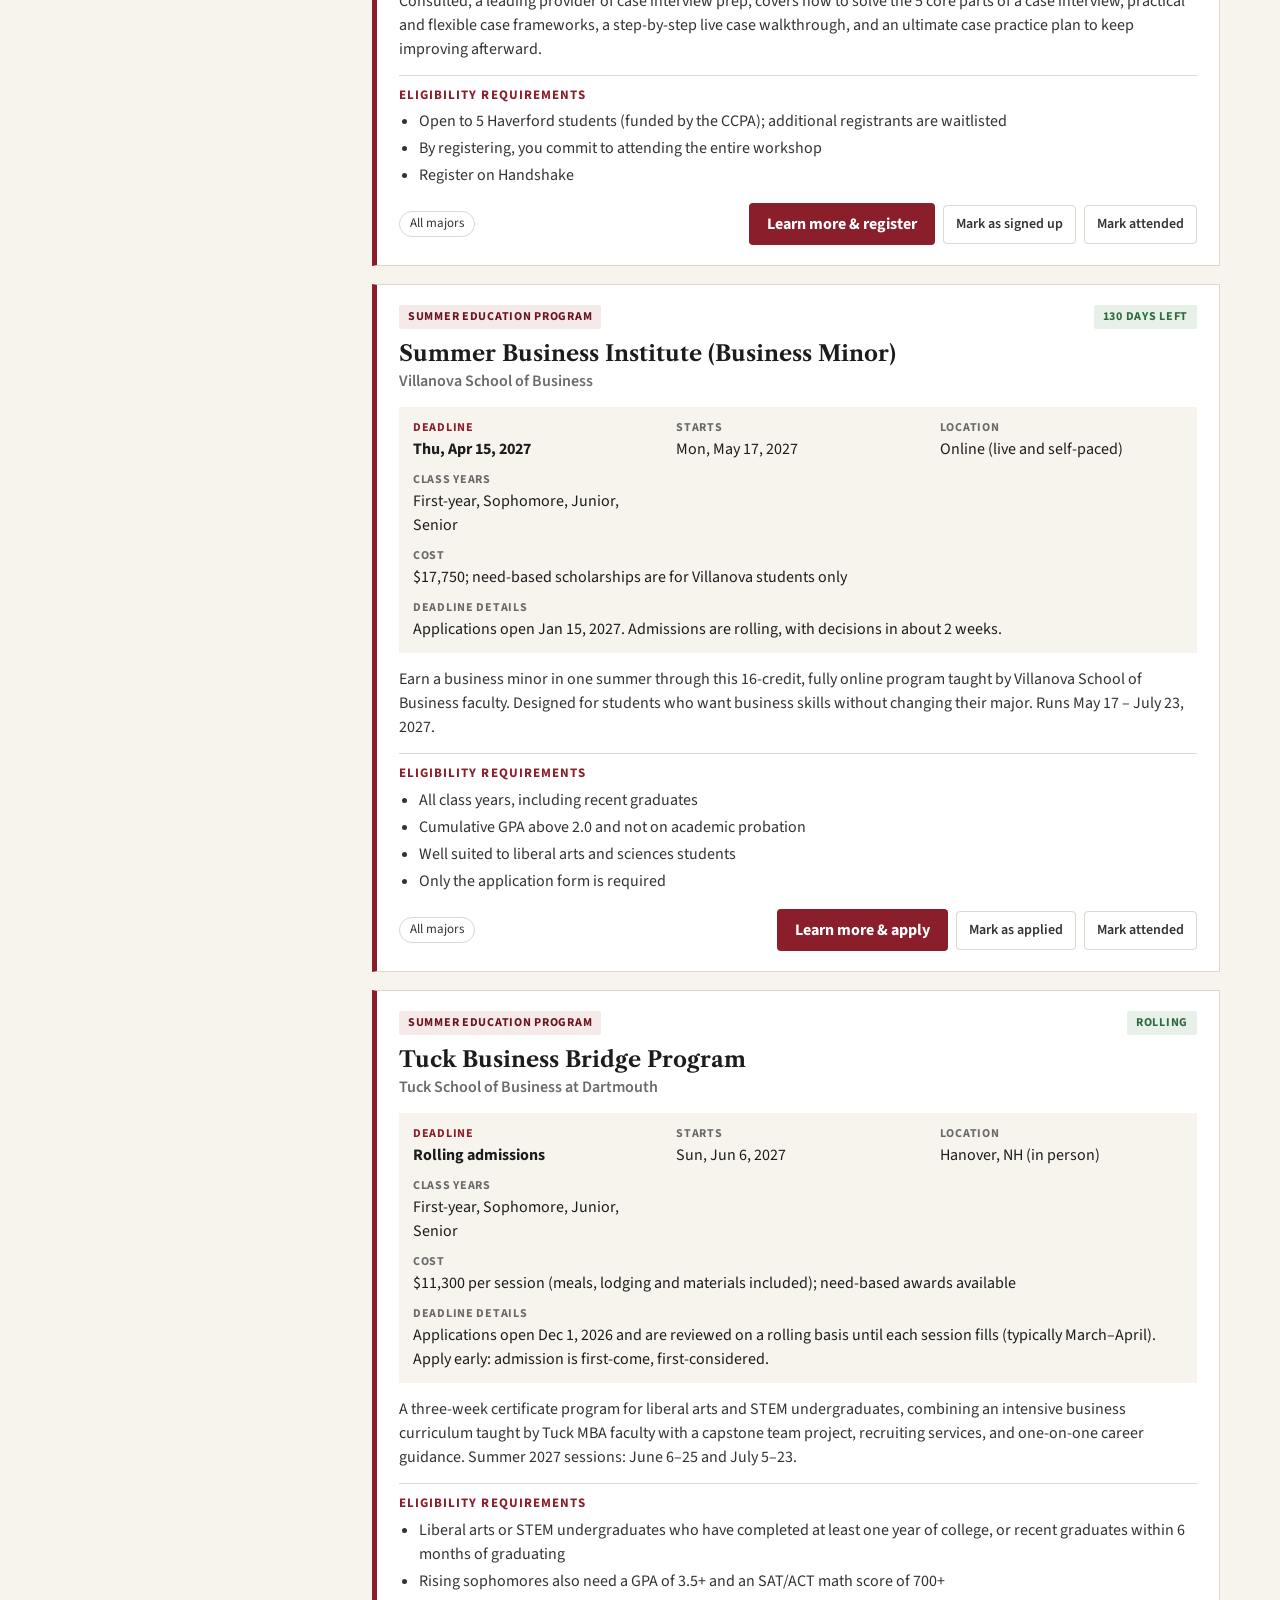
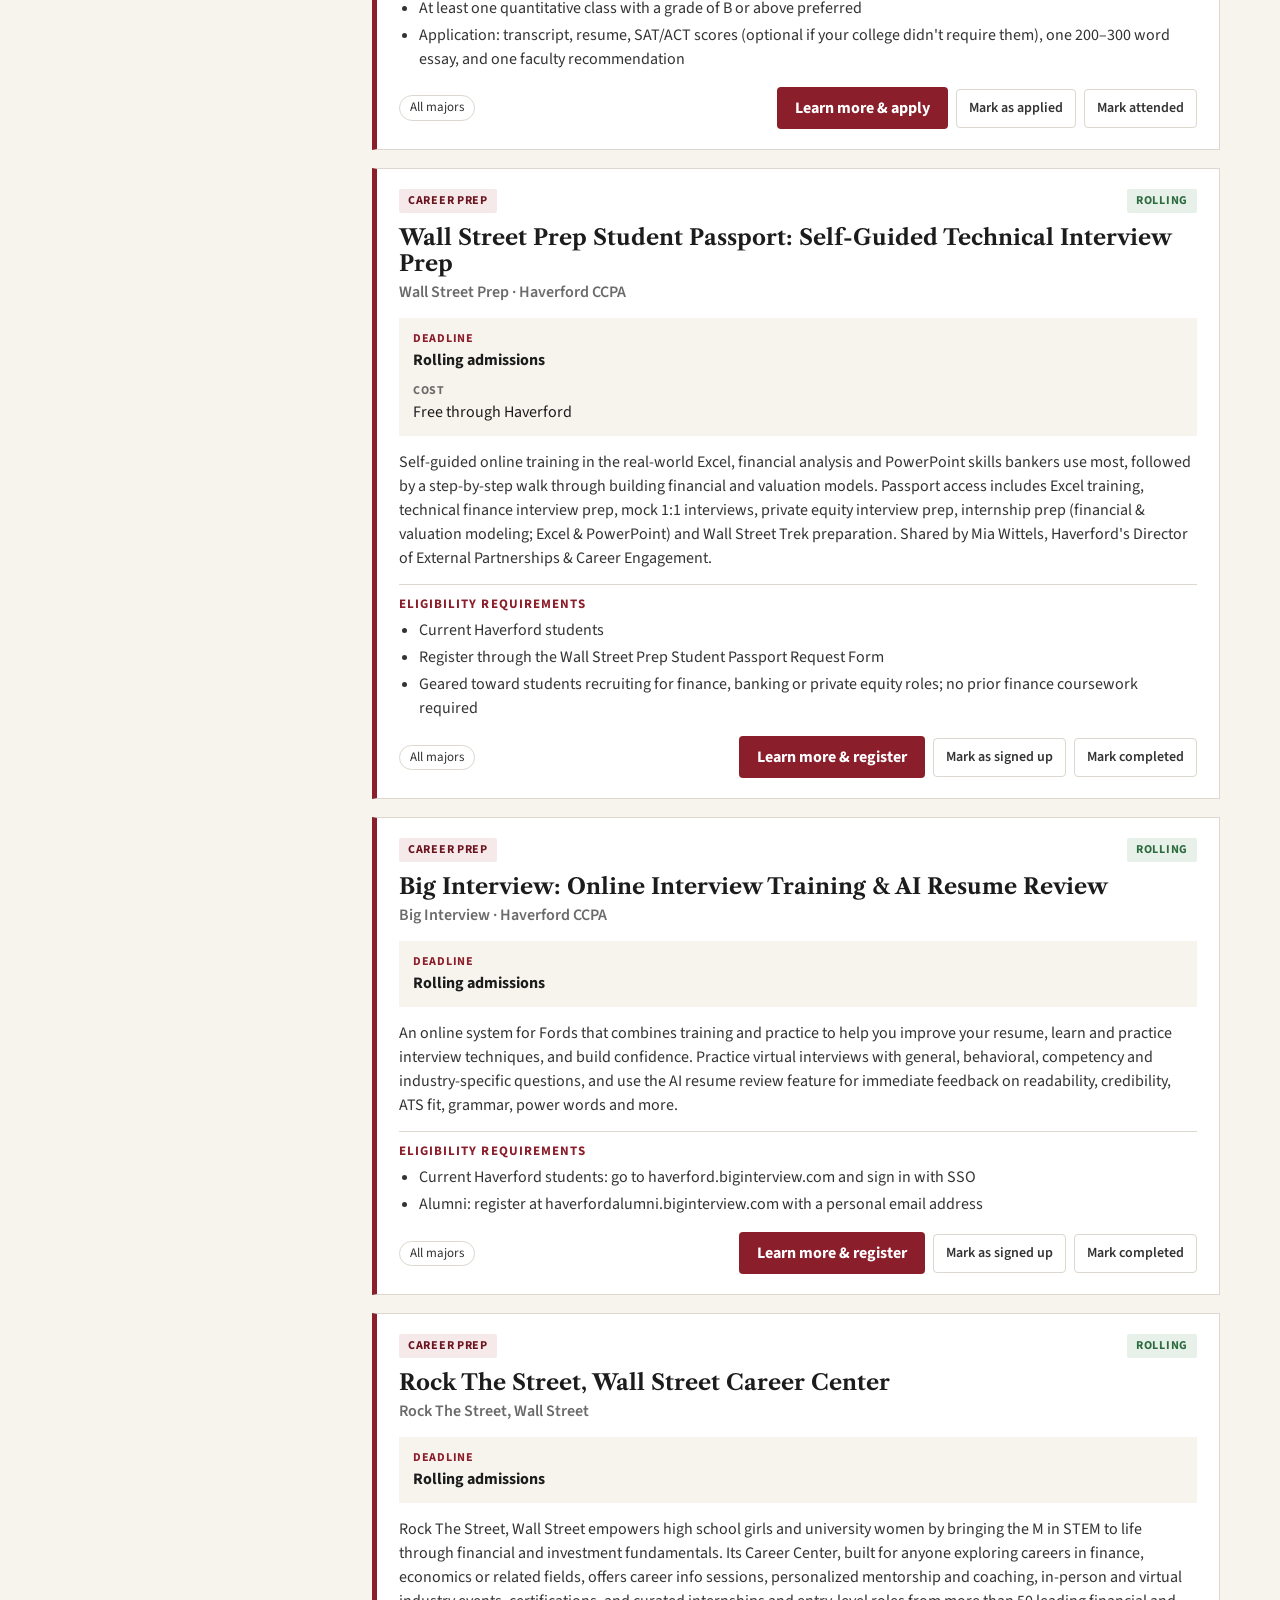
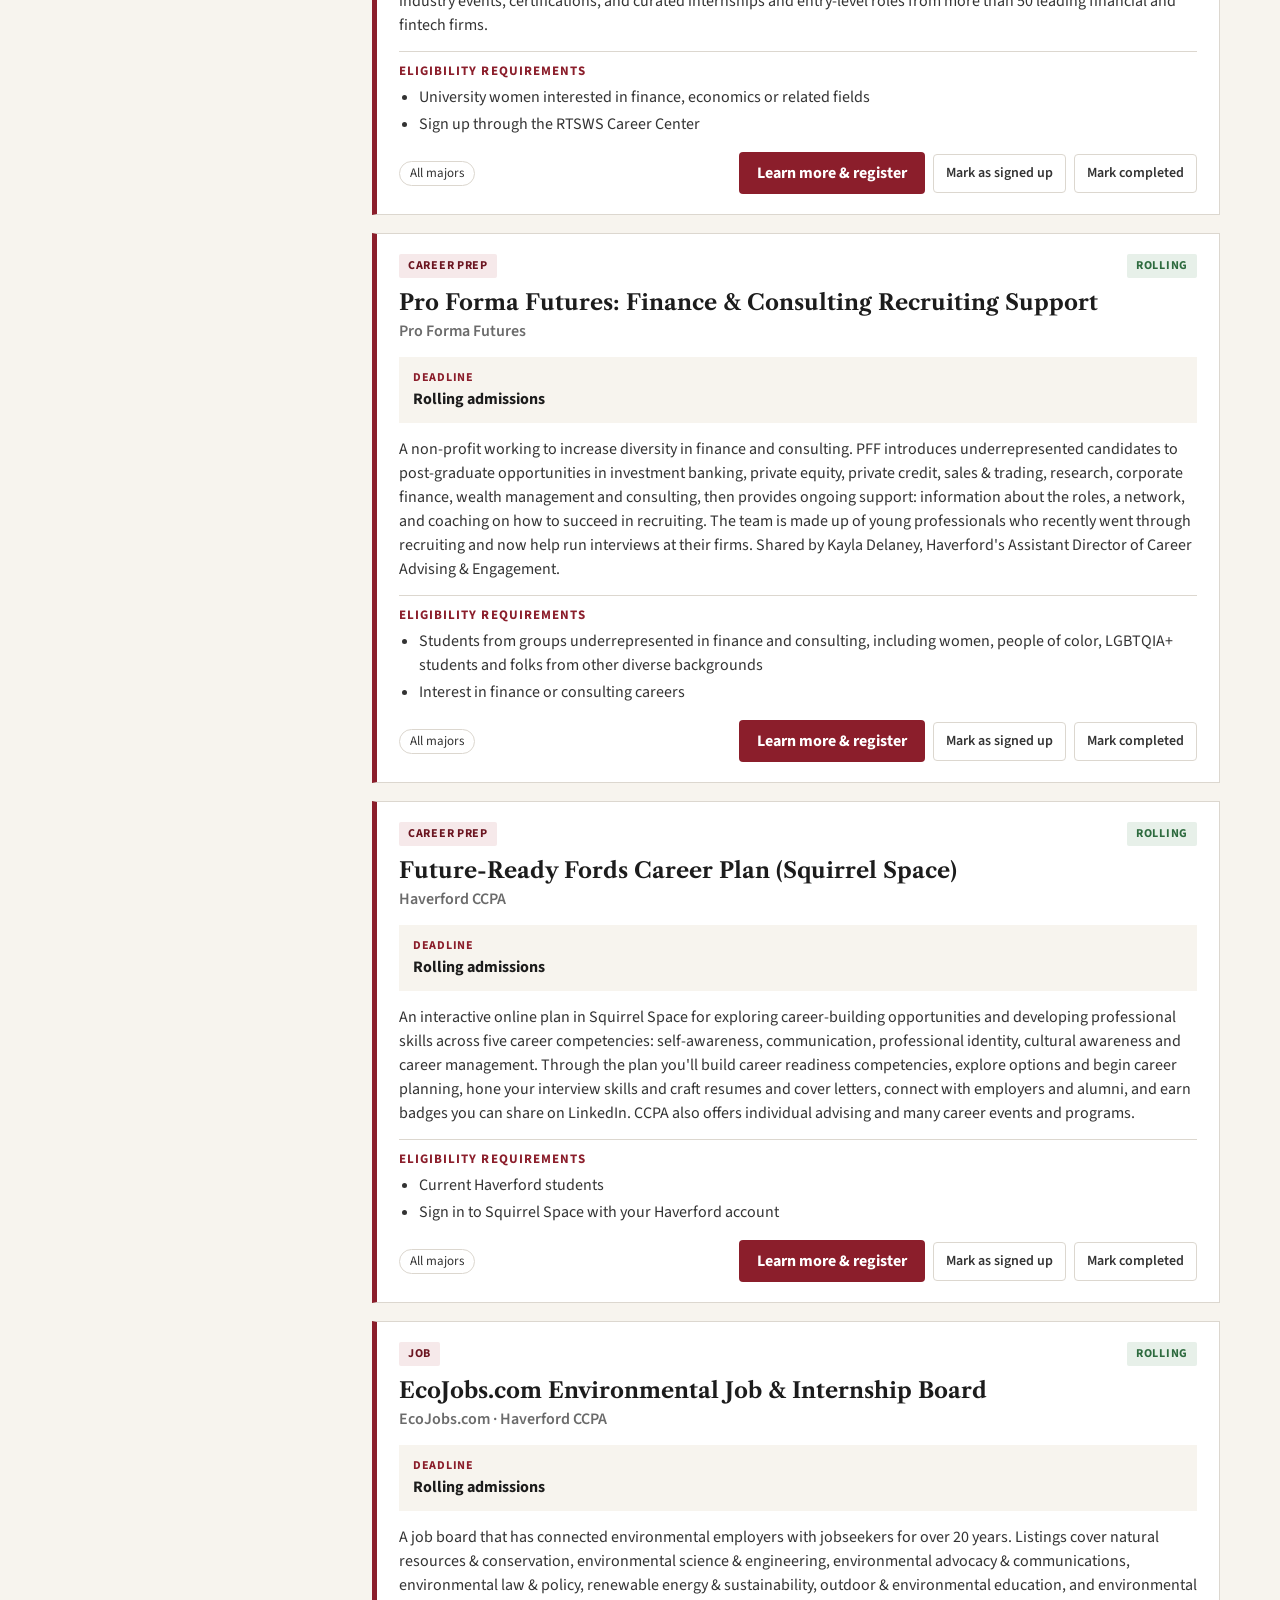
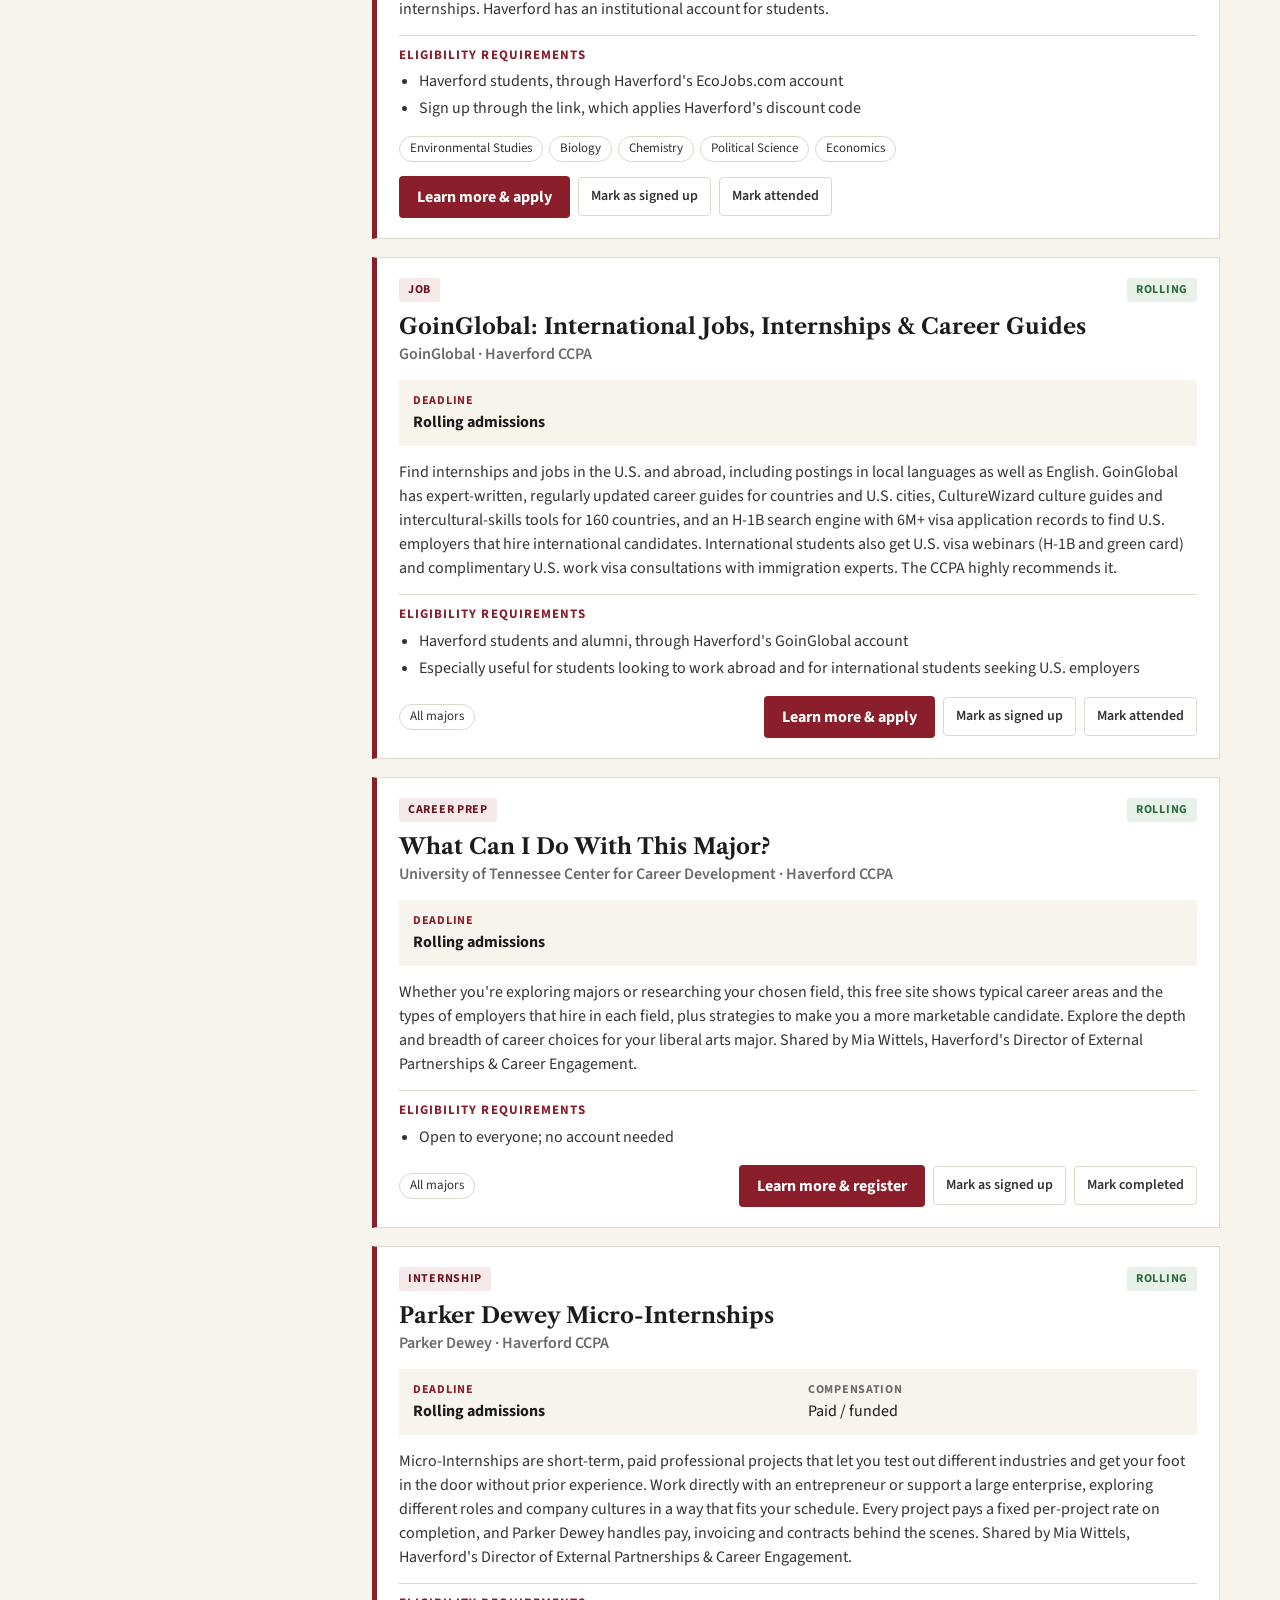
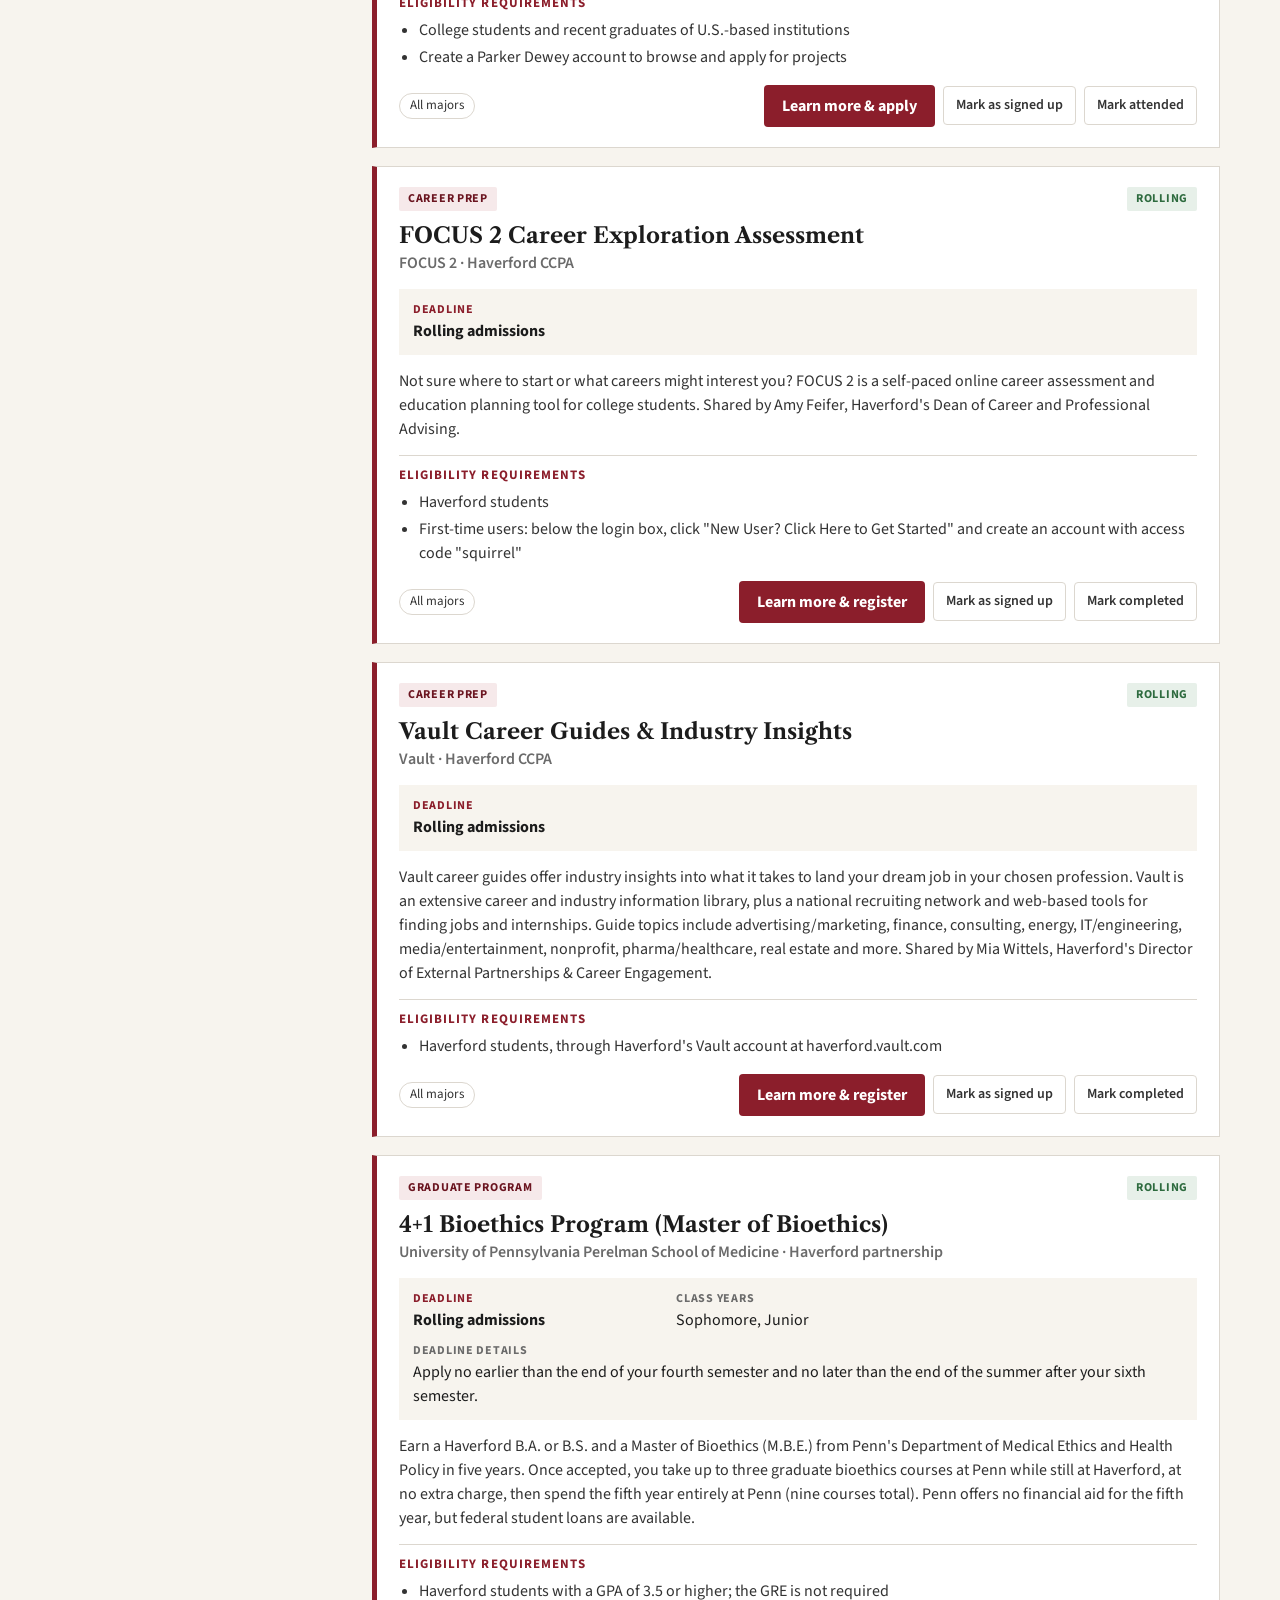
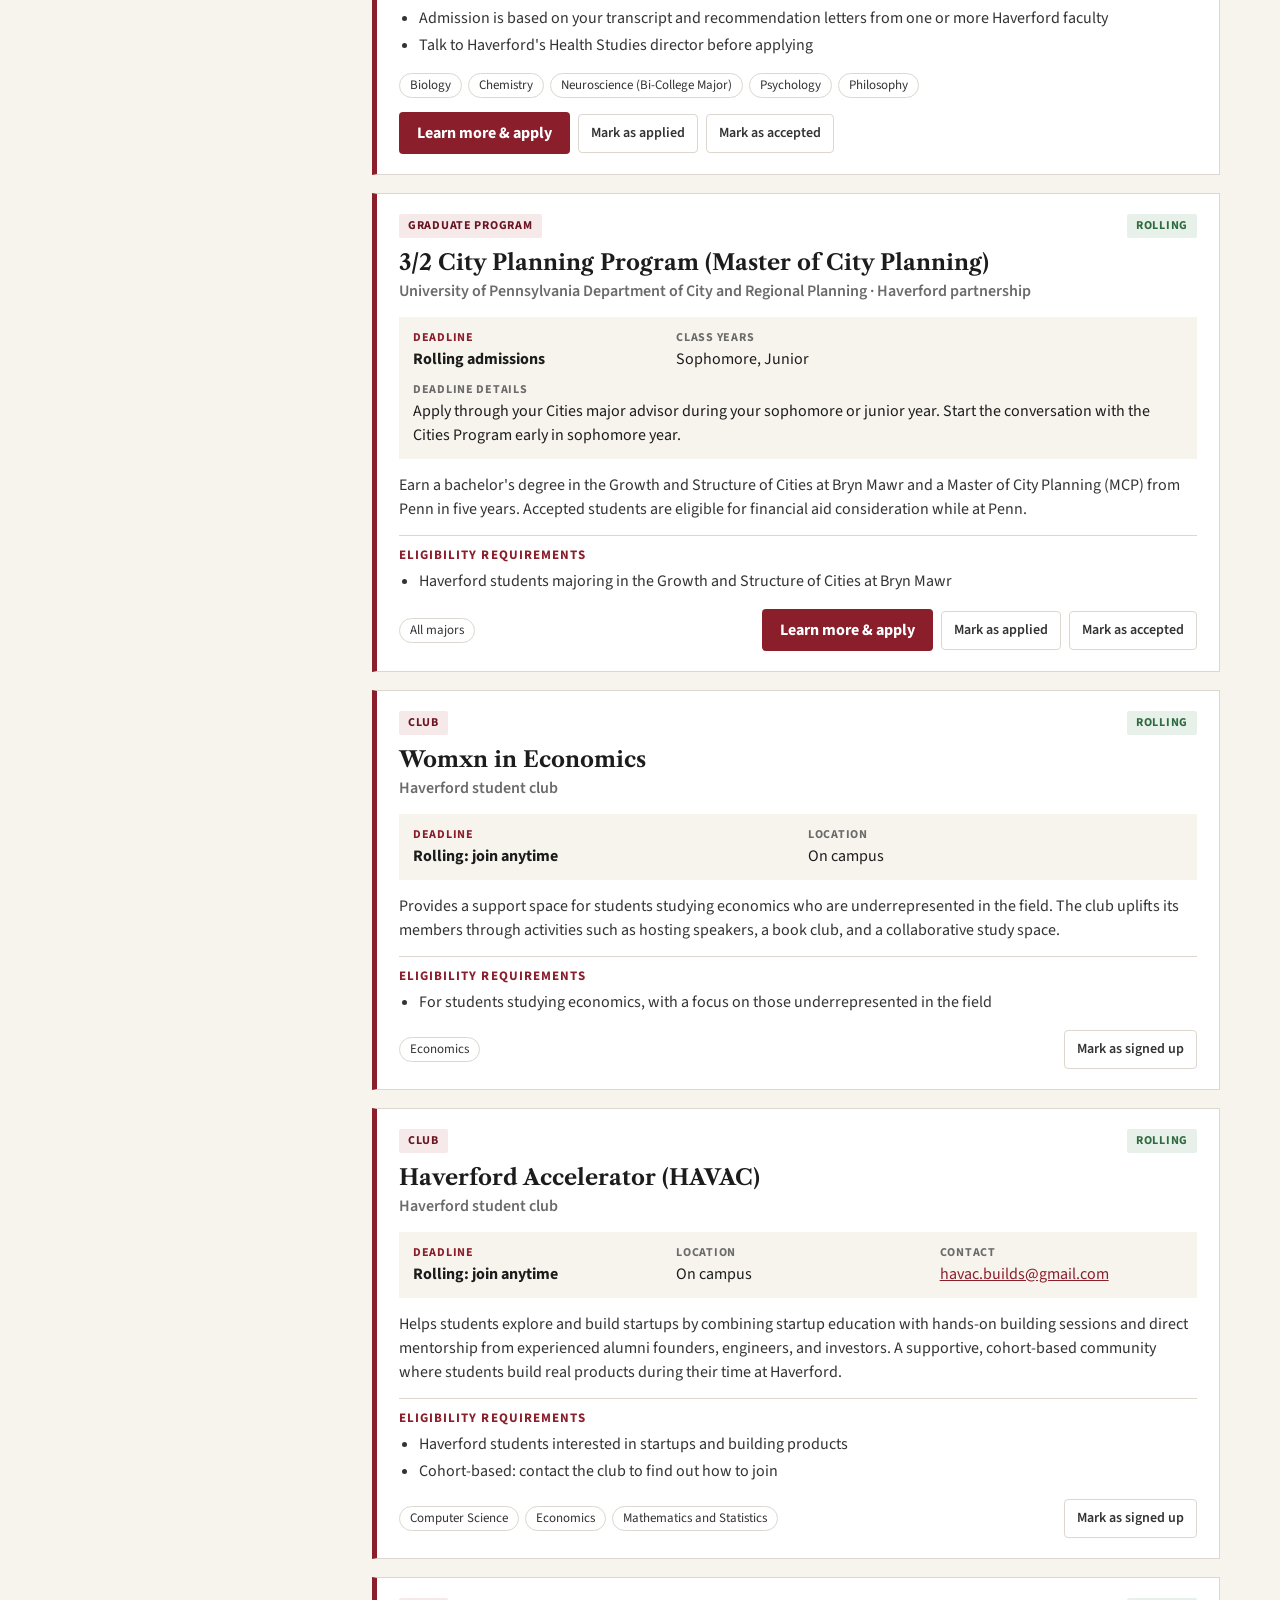
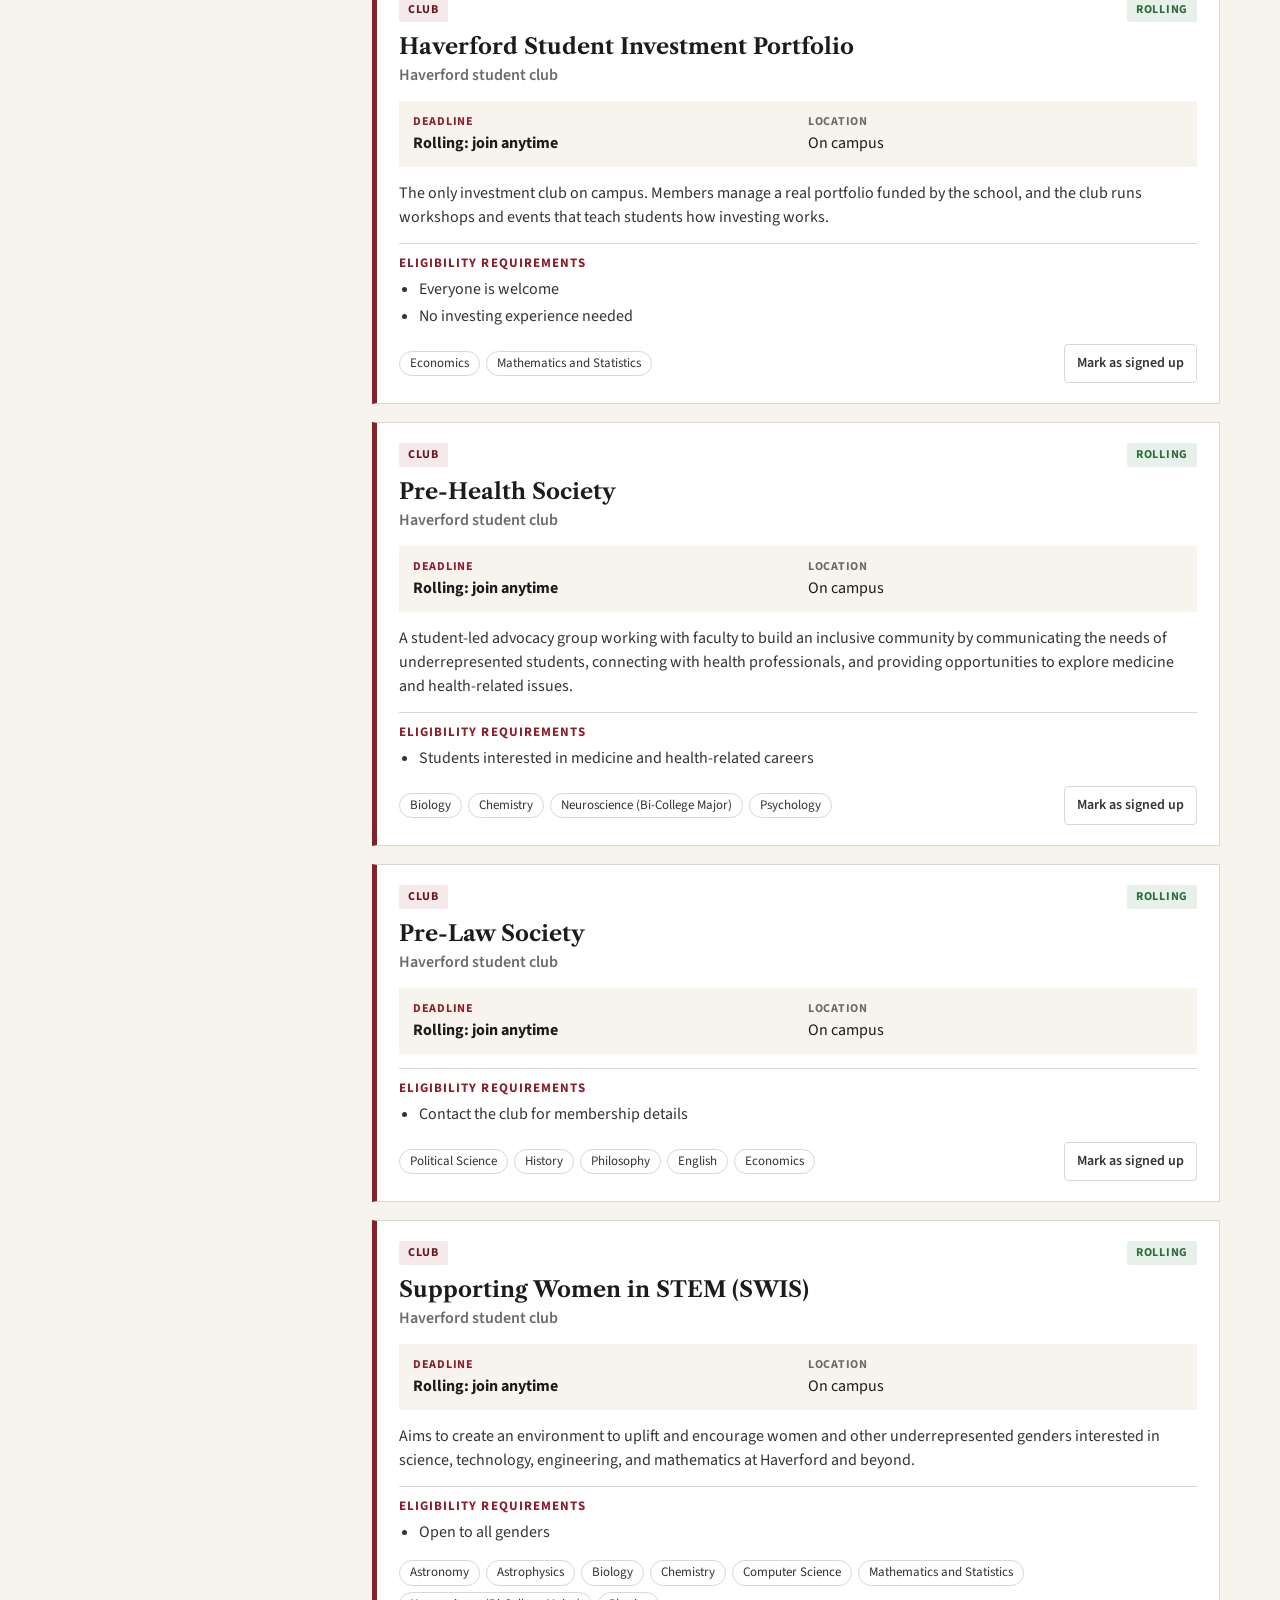
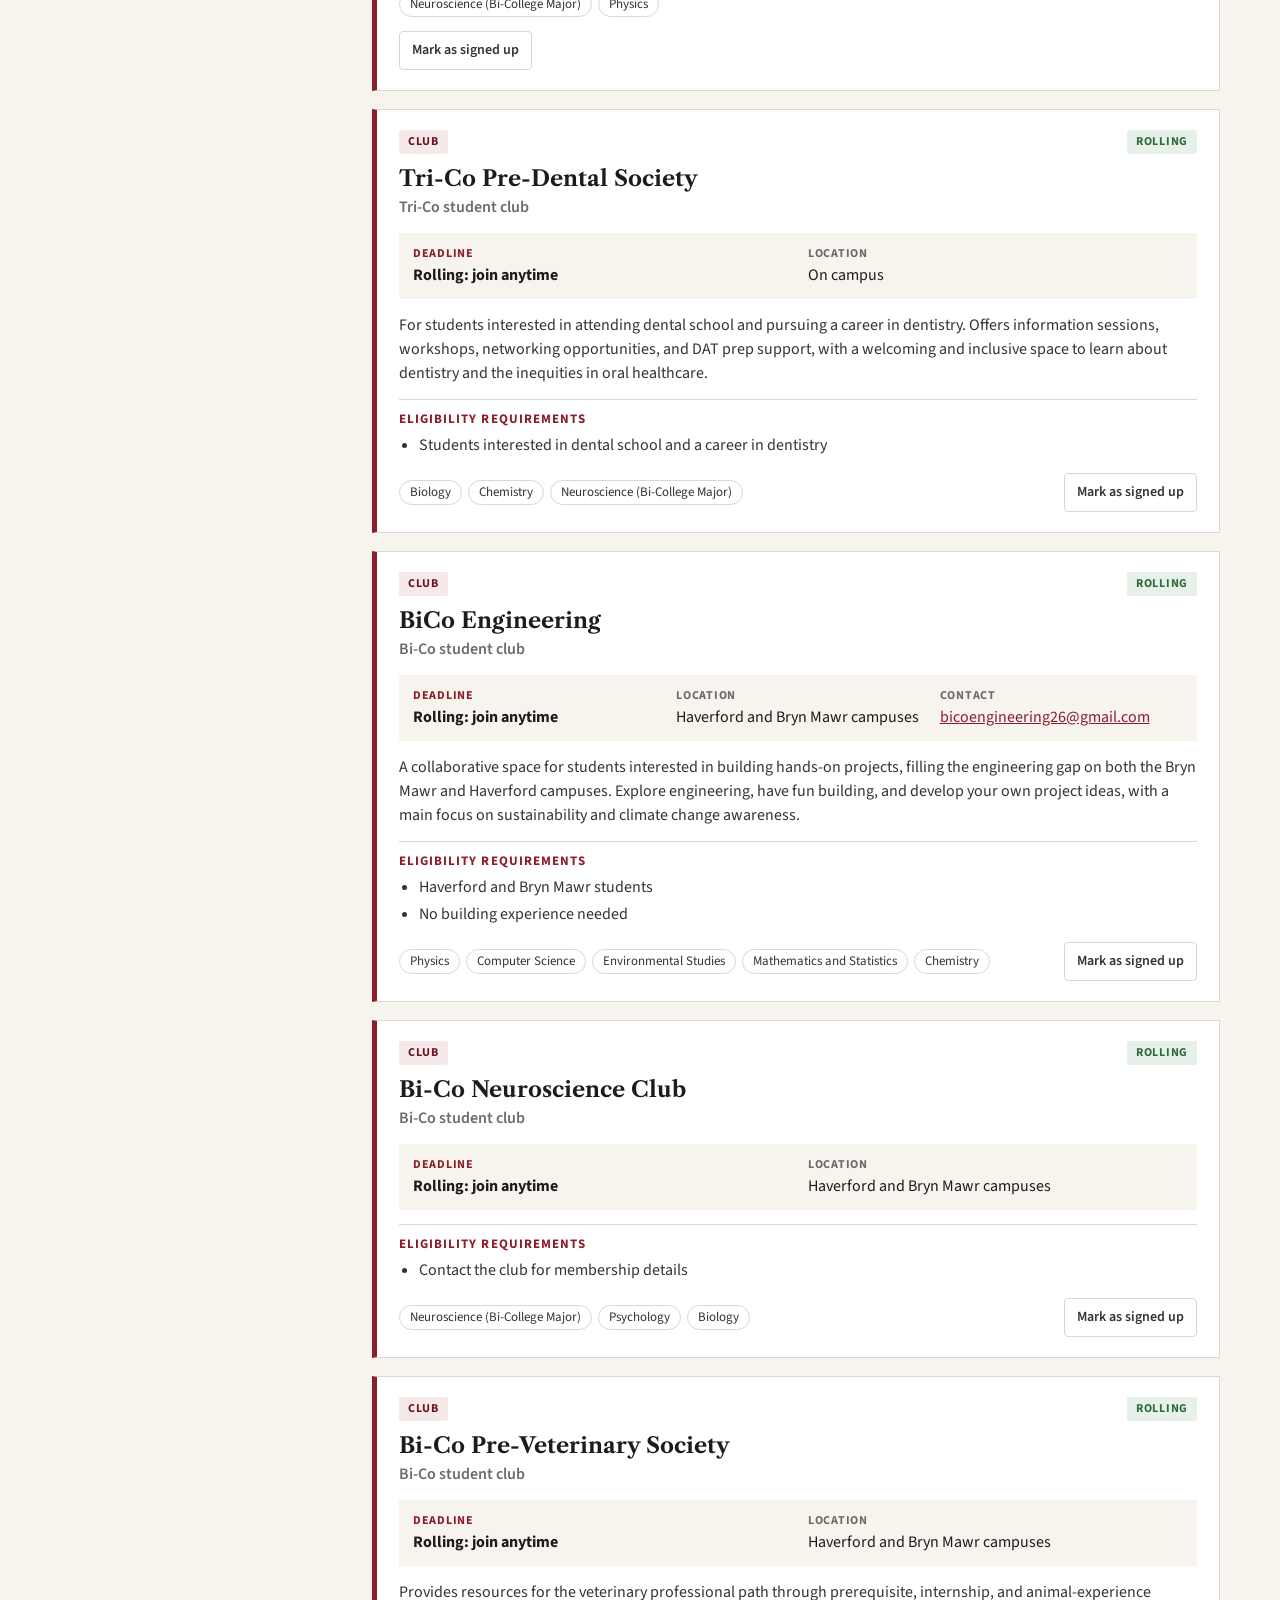
==== commit 3842f350: "Add Our Project page and header tabs Co-Authored-By: Claude Opus 5.5 <noreply@anthropic.com>" ====
--- a/index.html
+++ b/index.html
@@ -12,13 +12,17 @@
 <body>
   <header class="site-header">
     <div class="container header-main">
-      <a href="#" class="brand" aria-label="FordFutures, Haverford College">
+      <a href="index.html" class="brand" aria-label="FordFutures, Haverford College">
         <img src="images/fordfutures-logo.png" alt="" class="brand-mark" width="256" height="256">
         <span class="brand-text">
           <span class="brand-title">Ford<span class="brand-accent">Futures</span><sup class="brand-tm" aria-label="trademark">™</sup></span>
           <span class="brand-sub">Haverford College</span>
         </span>
       </a>
+      <nav class="site-nav" aria-label="Site">
+        <a href="index.html" class="nav-link" aria-current="page">Opportunities</a>
+        <a href="project.html" class="nav-link">Our Project</a>
+      </nav>
       <button type="button" id="profile-btn" class="profile-btn" aria-haspopup="dialog" aria-expanded="false" aria-controls="profile-drawer">
         <span id="profile-avatar" class="avatar signed-out" aria-hidden="true">
           <svg class="avatar-icon" viewBox="0 0 24 24" fill="none" stroke="currentColor" stroke-width="1.8" stroke-linecap="round" stroke-linejoin="round">
--- a/styles.css
+++ b/styles.css
@@ -47,9 +47,21 @@
 
 .header-main {
   display: flex; flex-wrap: wrap; gap: 12px;
-  justify-content: space-between; align-items: center;
+  justify-content: flex-start; align-items: center;
   padding-block: 16px;
 }
+
+/* ---------- Site nav ---------- */
+
+.site-nav { display: flex; gap: 4px; margin-left: 28px; }
+.nav-link {
+  padding: 8px 12px;
+  font-weight: 700; color: var(--charcoal); text-decoration: none;
+  border-bottom: 3px solid transparent;
+}
+.nav-link:hover { color: var(--red); }
+.nav-link[aria-current="page"] { color: var(--red); border-bottom-color: var(--red); }
+.nav-link:focus-visible { outline: 3px solid var(--gold); outline-offset: 2px; }
 
 /* ---------- Profile button ---------- */
 
@@ -444,6 +456,120 @@
 }
 .empty h3 { margin-top: 0; }
 
+/* ---------- Project page ---------- */
+
+.hero-eyebrow {
+  margin: 0 0 8px; font-size: 13px; font-weight: 700;
+  letter-spacing: 0.14em; text-transform: uppercase; opacity: 0.85;
+}
+.hero-stats { display: flex; flex-wrap: wrap; gap: 10px 28px; margin: 0; padding: 0; list-style: none; }
+.hero-stats li { display: grid; }
+.hero-stats strong { font-family: var(--serif); font-size: 30px; line-height: 1.1; }
+.hero-stats span { font-size: 14px; opacity: 0.85; }
+
+.project-layout {
+  display: grid; grid-template-columns: 240px 1fr; gap: 32px;
+  padding-block: 32px 56px; align-items: start;
+}
+.toc {
+  position: sticky; top: 16px;
+  background: var(--white); border: 1px solid var(--line); padding: 18px 20px;
+}
+.toc h2 { margin: 0 0 10px; font-size: 20px; }
+.toc ol { margin: 0; padding-left: 22px; display: grid; gap: 6px; }
+.toc a { color: var(--charcoal); text-decoration: none; font-weight: 600; }
+.toc a:hover { color: var(--red); }
+
+.sections { display: grid; gap: 18px; }
+.section-card {
+  background: var(--white); border: 1px solid var(--line); border-left: 5px solid var(--red);
+  padding: 24px 26px; scroll-margin-top: 16px;
+}
+.section-num {
+  display: inline-block; padding: 3px 10px; border-radius: var(--radius);
+  background: var(--red-tint); color: var(--red-dark);
+  font-size: 13px; font-weight: 700; letter-spacing: 0.08em; text-transform: uppercase;
+}
+.section-card h2 { font-size: 26px; margin: 12px 0 6px; }
+.section-lede { margin: 0 0 18px; color: var(--gray); font-weight: 600; }
+.section-card h3 {
+  margin: 20px 0 8px;
+  font-family: var(--sans); font-size: 13px; font-weight: 700;
+  letter-spacing: 0.08em; text-transform: uppercase; color: var(--red);
+}
+.section-card p { margin: 0 0 12px; }
+.section-card ul { margin: 0 0 12px; padding-left: 20px; }
+.section-card li { margin-bottom: 4px; }
+
+.hmw-list { list-style: none; padding: 0 !important; display: grid; gap: 10px; counter-reset: hmw; }
+.hmw-list li {
+  counter-increment: hmw; position: relative;
+  border: 1px solid var(--line); border-radius: var(--radius);
+  padding: 14px 16px 14px 52px; margin: 0 !important;
+}
+.hmw-list li::before {
+  content: counter(hmw); position: absolute; left: 14px; top: 12px;
+  width: 26px; height: 26px; border-radius: 50%;
+  display: grid; place-items: center;
+  background: var(--cream); color: var(--charcoal); font-weight: 700; font-size: 14px;
+}
+.hmw-list li.chosen { border-color: var(--red); background: var(--red-tint); }
+.hmw-list li.chosen::before { background: var(--red); color: var(--white); }
+.chosen-tag {
+  display: inline-block; margin-left: 6px; padding: 1px 8px; border-radius: 999px;
+  background: var(--red); color: var(--white); font-size: 12px; font-weight: 700;
+  letter-spacing: 0.04em; text-transform: uppercase; vertical-align: 2px;
+}
+
+.idea-grid { display: grid; grid-template-columns: repeat(auto-fill, minmax(220px, 1fr)); gap: 10px; }
+.idea {
+  border: 1px dashed var(--line); border-radius: var(--radius);
+  padding: 12px 14px; background: var(--cream);
+}
+.idea strong { display: block; color: var(--black); }
+.idea span { font-size: 14px; color: var(--gray); }
+
+.persona {
+  display: grid; grid-template-columns: auto 1fr; gap: 18px; align-items: start;
+  border: 1px solid var(--line); border-radius: var(--radius); padding: 18px;
+}
+.persona-avatar {
+  width: 64px; height: 64px; border-radius: 50%;
+  display: grid; place-items: center;
+  background: var(--red); color: var(--white);
+  font-family: var(--serif); font-size: 24px; font-weight: 700;
+}
+.persona h4 { margin: 0 0 2px; font-size: 20px; }
+.persona-meta { margin: 0 0 10px !important; color: var(--gray); font-weight: 600; }
+
+.brand-grid { display: grid; grid-template-columns: repeat(auto-fit, minmax(300px, 1fr)); gap: 16px; }
+.brand-panel { border: 1px solid var(--line); border-radius: var(--radius); padding: 16px; }
+.brand-panel h3 { margin-top: 0; }
+.logo-showcase { display: grid; gap: 10px; }
+.logo-showcase img { width: 88px; height: 88px; }
+.logo-showcase p { margin: 0; }
+.swatches { display: grid; grid-template-columns: repeat(auto-fill, minmax(96px, 1fr)); gap: 10px; }
+.swatch { font-size: 13px; }
+.swatch i { display: block; height: 44px; border-radius: var(--radius); border: 1px solid var(--line); margin-bottom: 4px; }
+.swatch b { display: block; color: var(--black); }
+.type-sample-serif { font-family: var(--serif); font-size: 26px; color: var(--black); margin: 0 0 2px !important; }
+.type-sample-sans { font-size: 18px; color: var(--black); margin: 0 0 2px !important; }
+.type-note { font-size: 13px; color: var(--gray); margin: 0 0 12px !important; }
+
+.learn-table { width: 100%; border-collapse: collapse; font-size: 15px; }
+.learn-table th {
+  text-align: left; font-size: 13px; letter-spacing: 0.08em; text-transform: uppercase;
+  color: var(--gray); border-bottom: 2px solid var(--line); padding: 8px 10px 8px 0;
+}
+.learn-table td { border-bottom: 1px solid var(--line); padding: 10px 10px 10px 0; vertical-align: top; }
+.learn-table td:first-child { font-weight: 700; color: var(--black); width: 26%; }
+
+.steps-grid { display: grid; grid-template-columns: repeat(auto-fit, minmax(260px, 1fr)); gap: 16px; }
+.steps-grid > div { border: 1px solid var(--line); border-radius: var(--radius); padding: 16px; }
+.steps-grid h3 { margin-top: 0; }
+
+.cta-row { display: flex; flex-wrap: wrap; gap: 10px; margin-top: 6px; }
+
 /* ---------- Footer ---------- */
 
 .site-footer {
@@ -456,13 +582,21 @@
 /* ---------- Responsive ---------- */
 
 @media (max-width: 860px) {
-  .layout { grid-template-columns: 1fr; }
+  .layout, .project-layout { grid-template-columns: 1fr; }
+  .toc { position: static; }
   .filters { position: static; max-height: none; }
   #major-list { max-height: 220px; }
 }
 
+@media (max-width: 640px) {
+  .site-nav { order: 3; width: 100%; margin-left: 0; border-top: 1px solid var(--line); padding-top: 6px; }
+}
+
 @media (max-width: 480px) {
   .brand-mark { width: 50px; height: 50px; }
+  .section-card { padding: 18px 16px; }
+  .persona { grid-template-columns: 1fr; }
+  .learn-table td:first-child { width: auto; }
   .brand-title { font-size: 24px; }
   .brand-sub { font-size: 10px; letter-spacing: 0.2em; }
   .card { padding: 16px; }
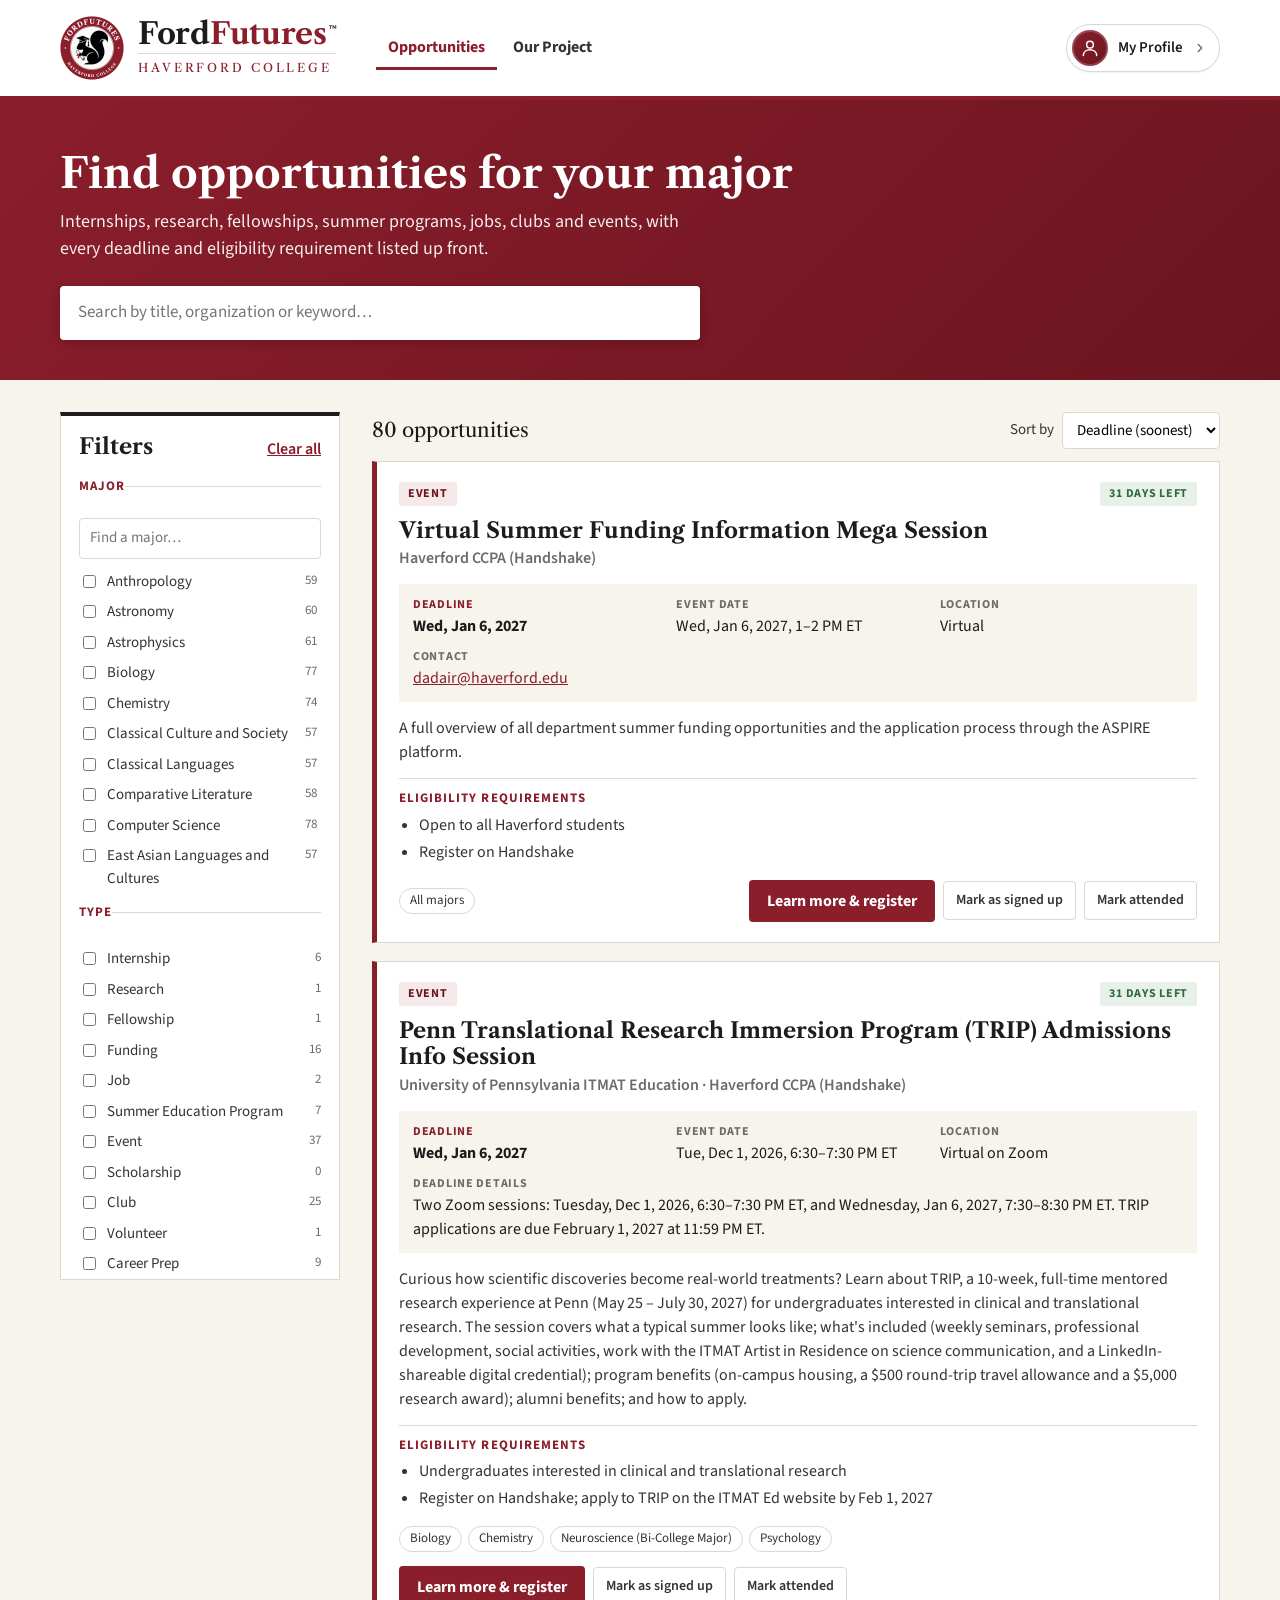
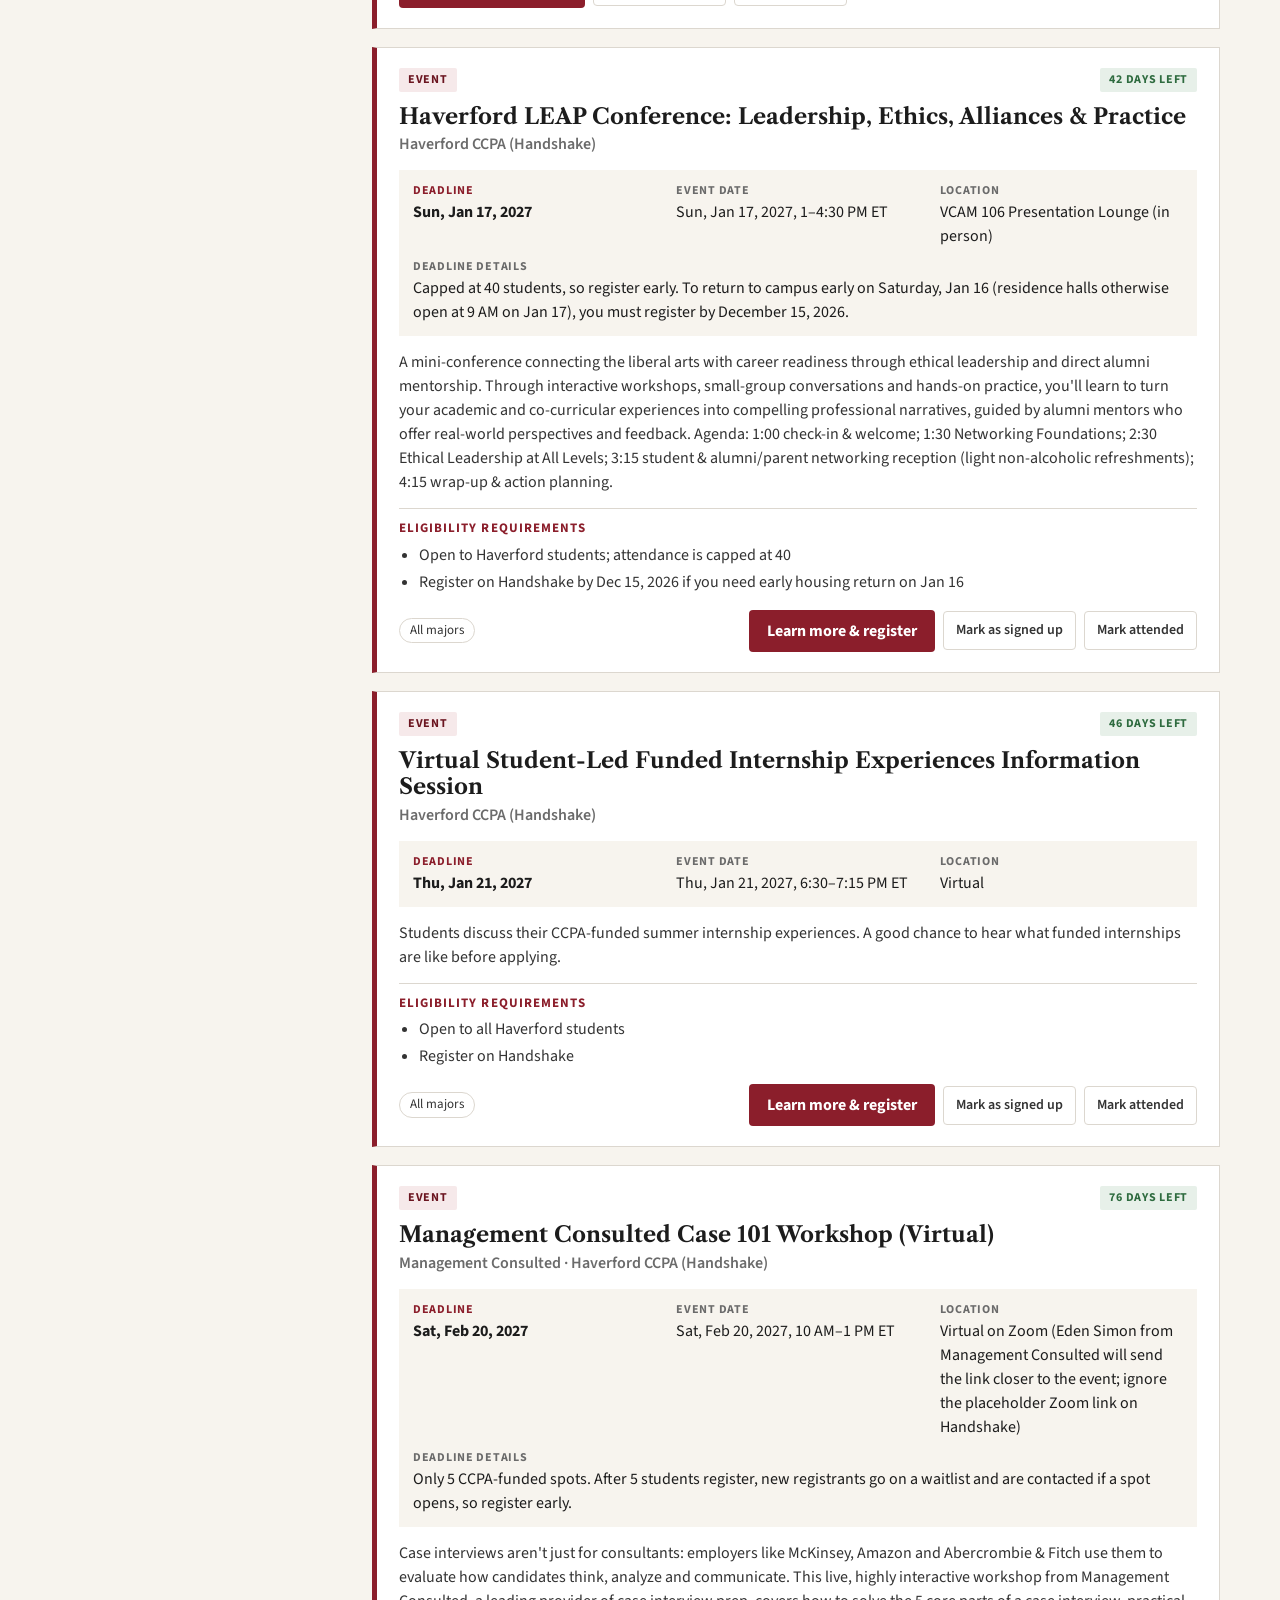
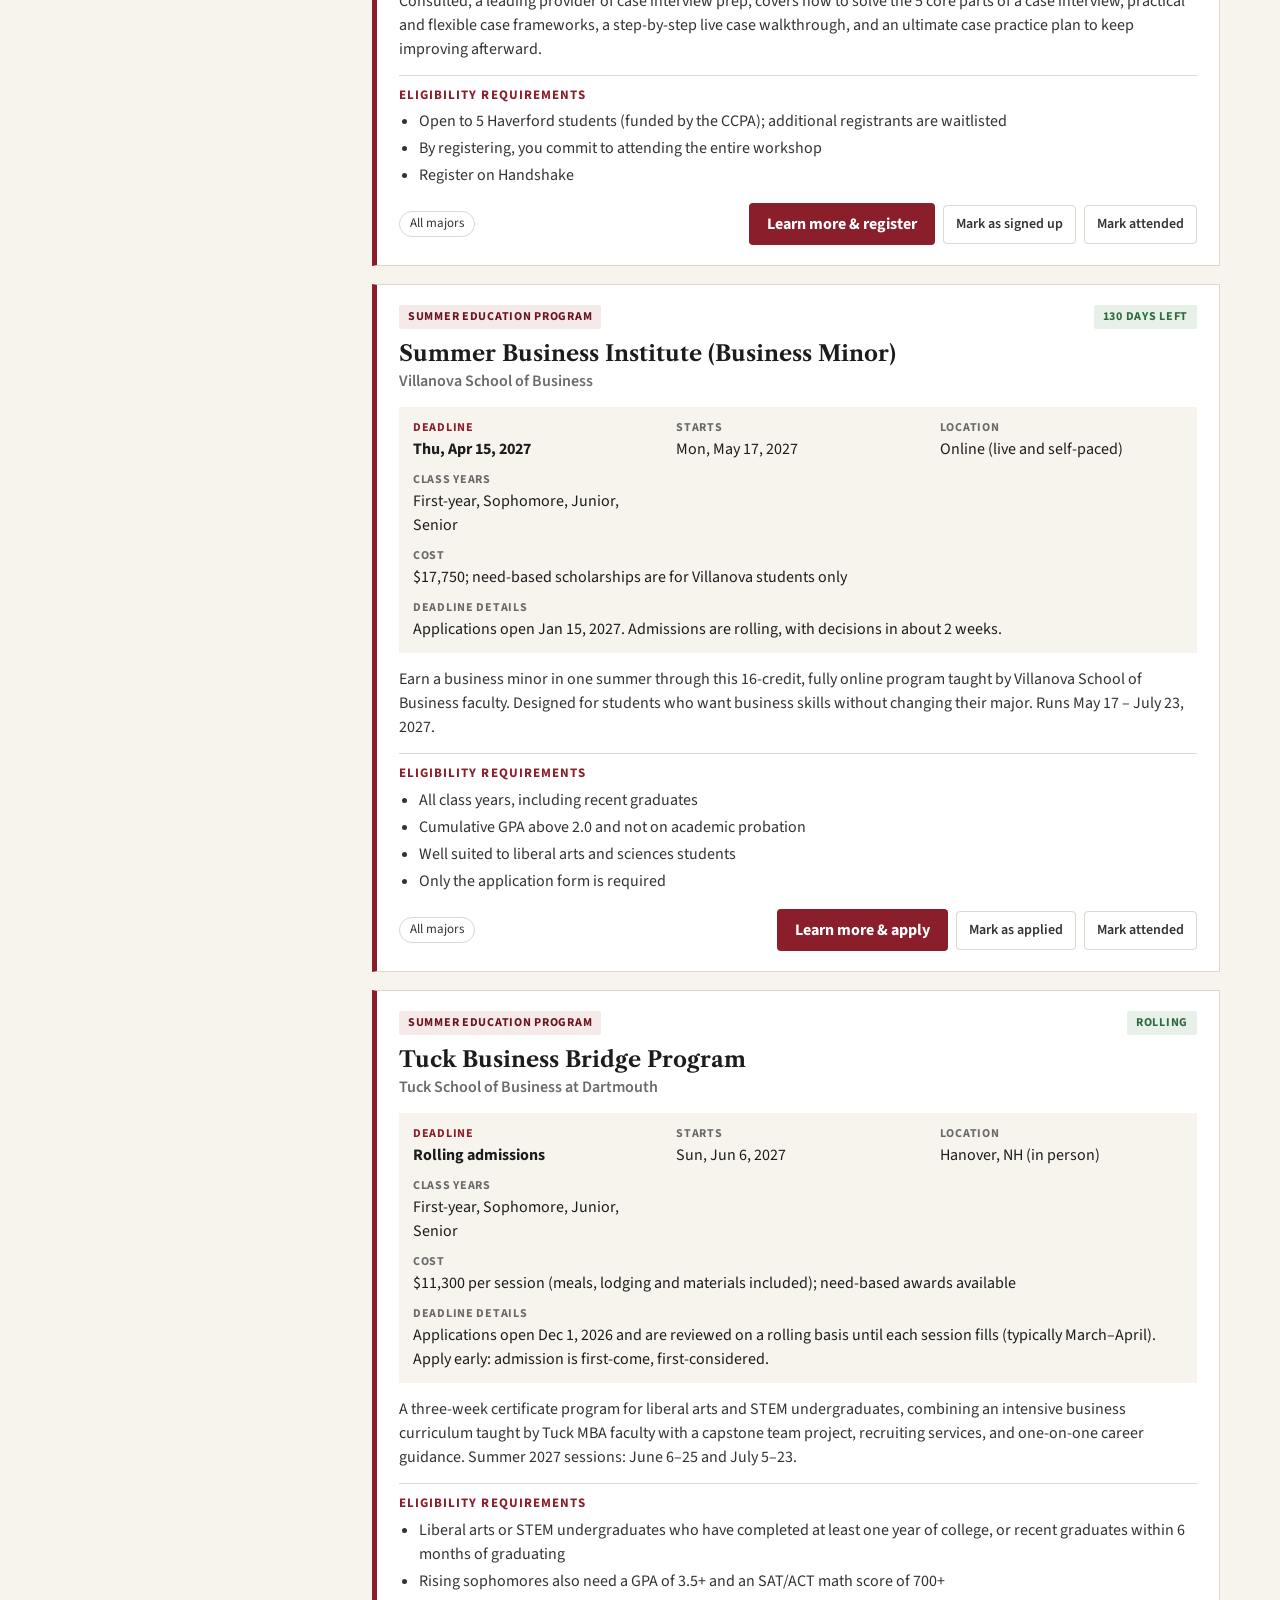
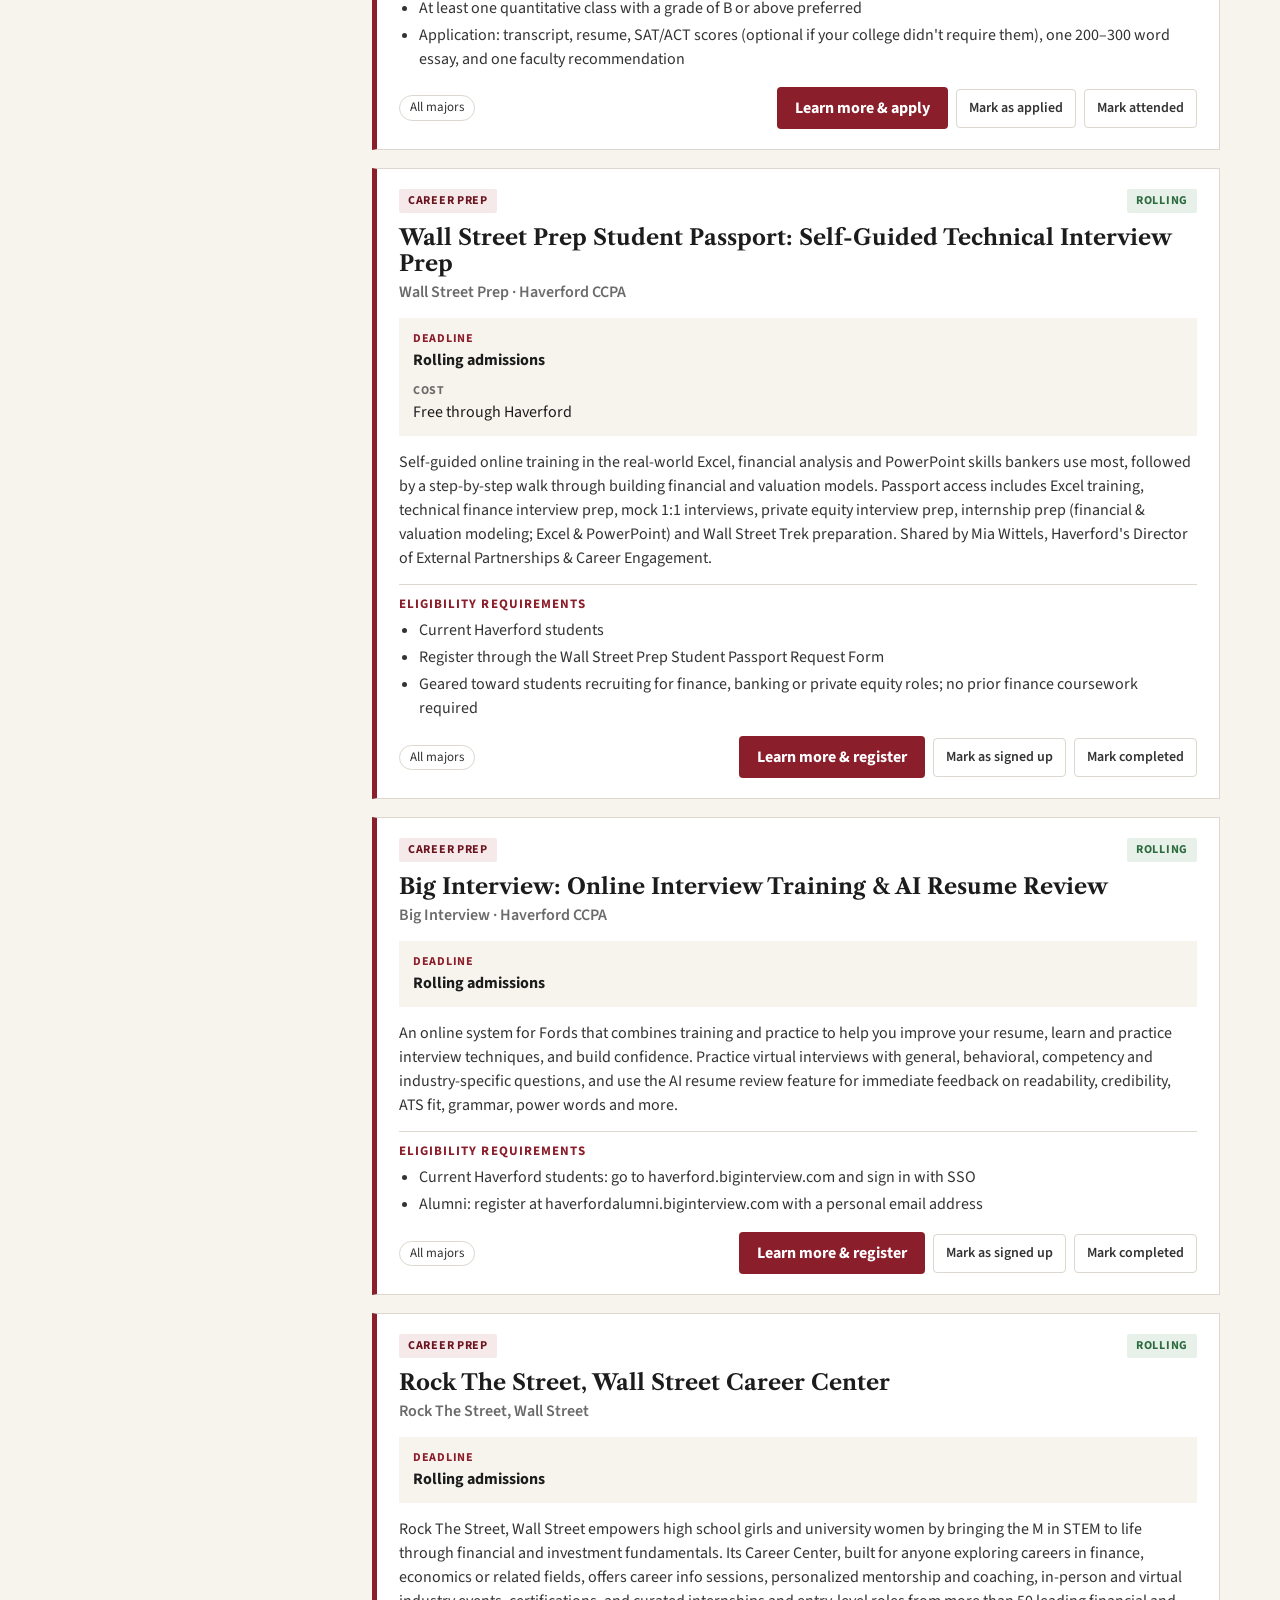
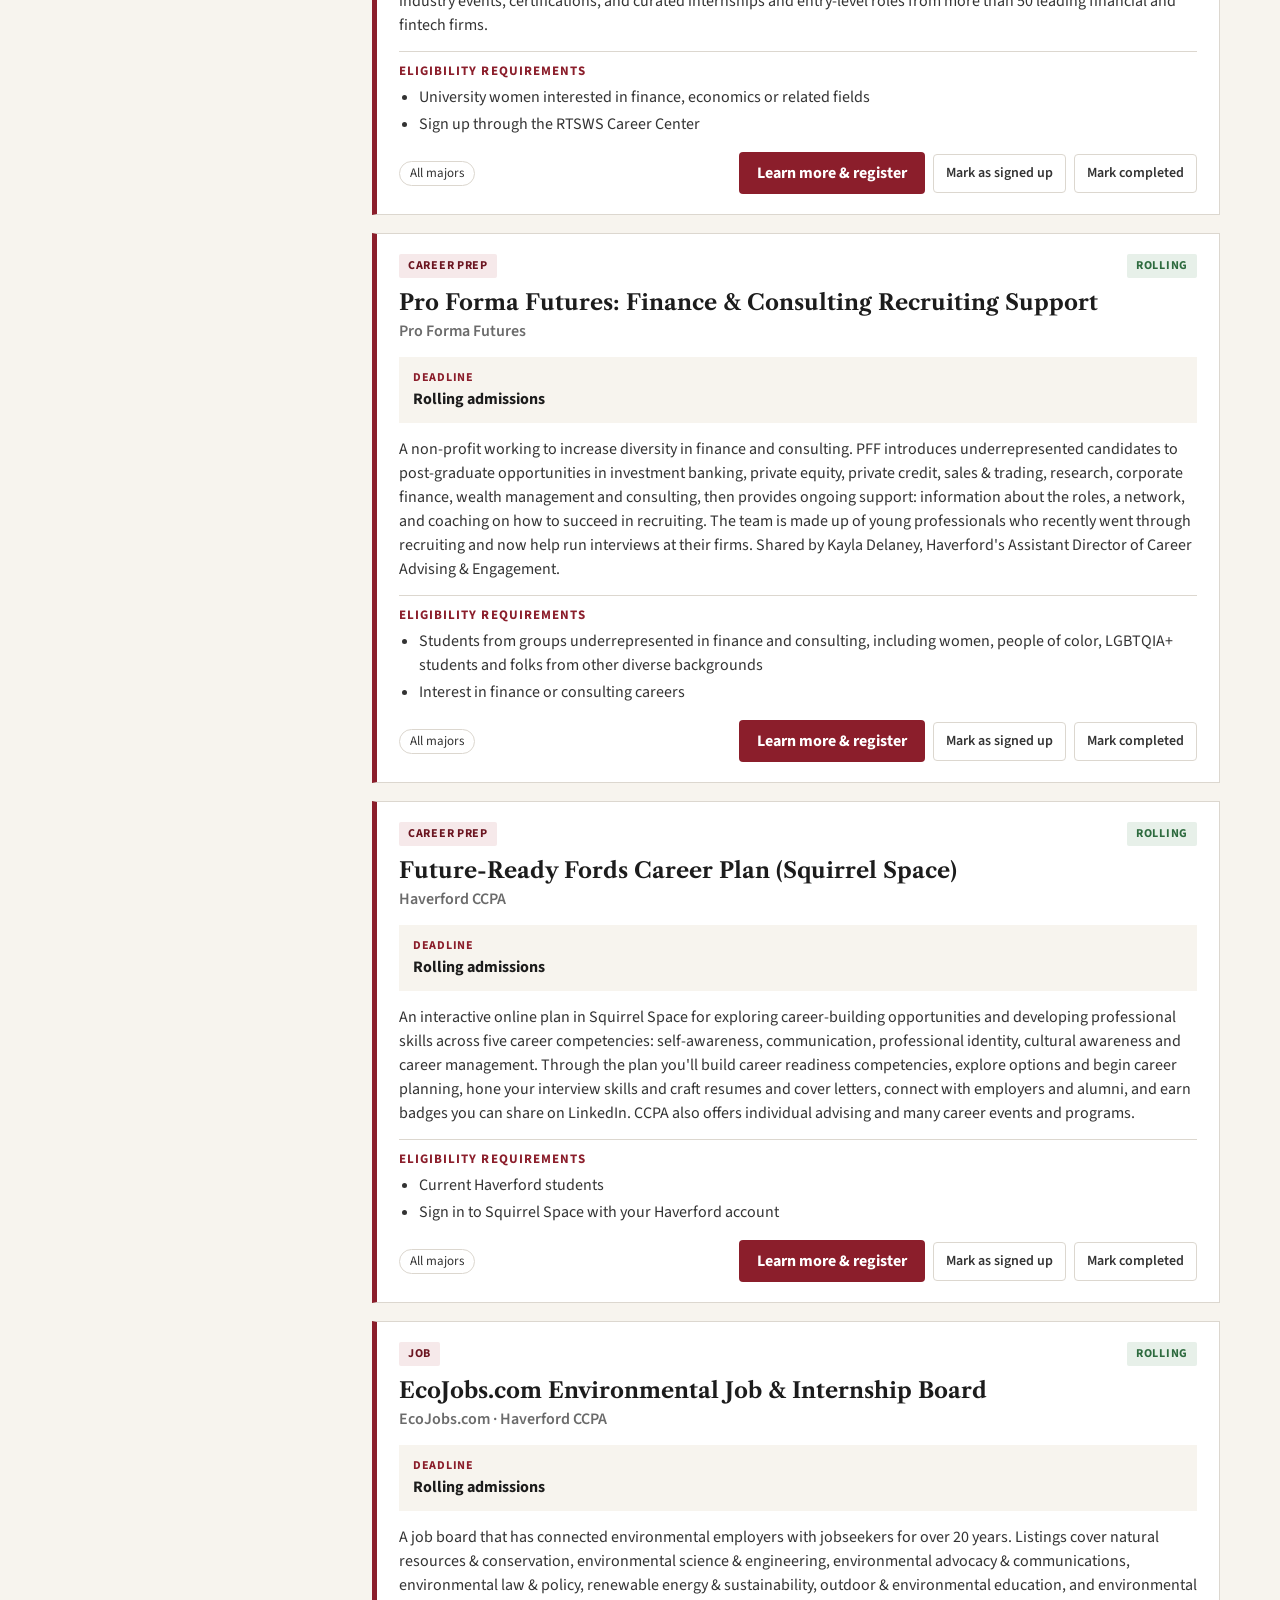
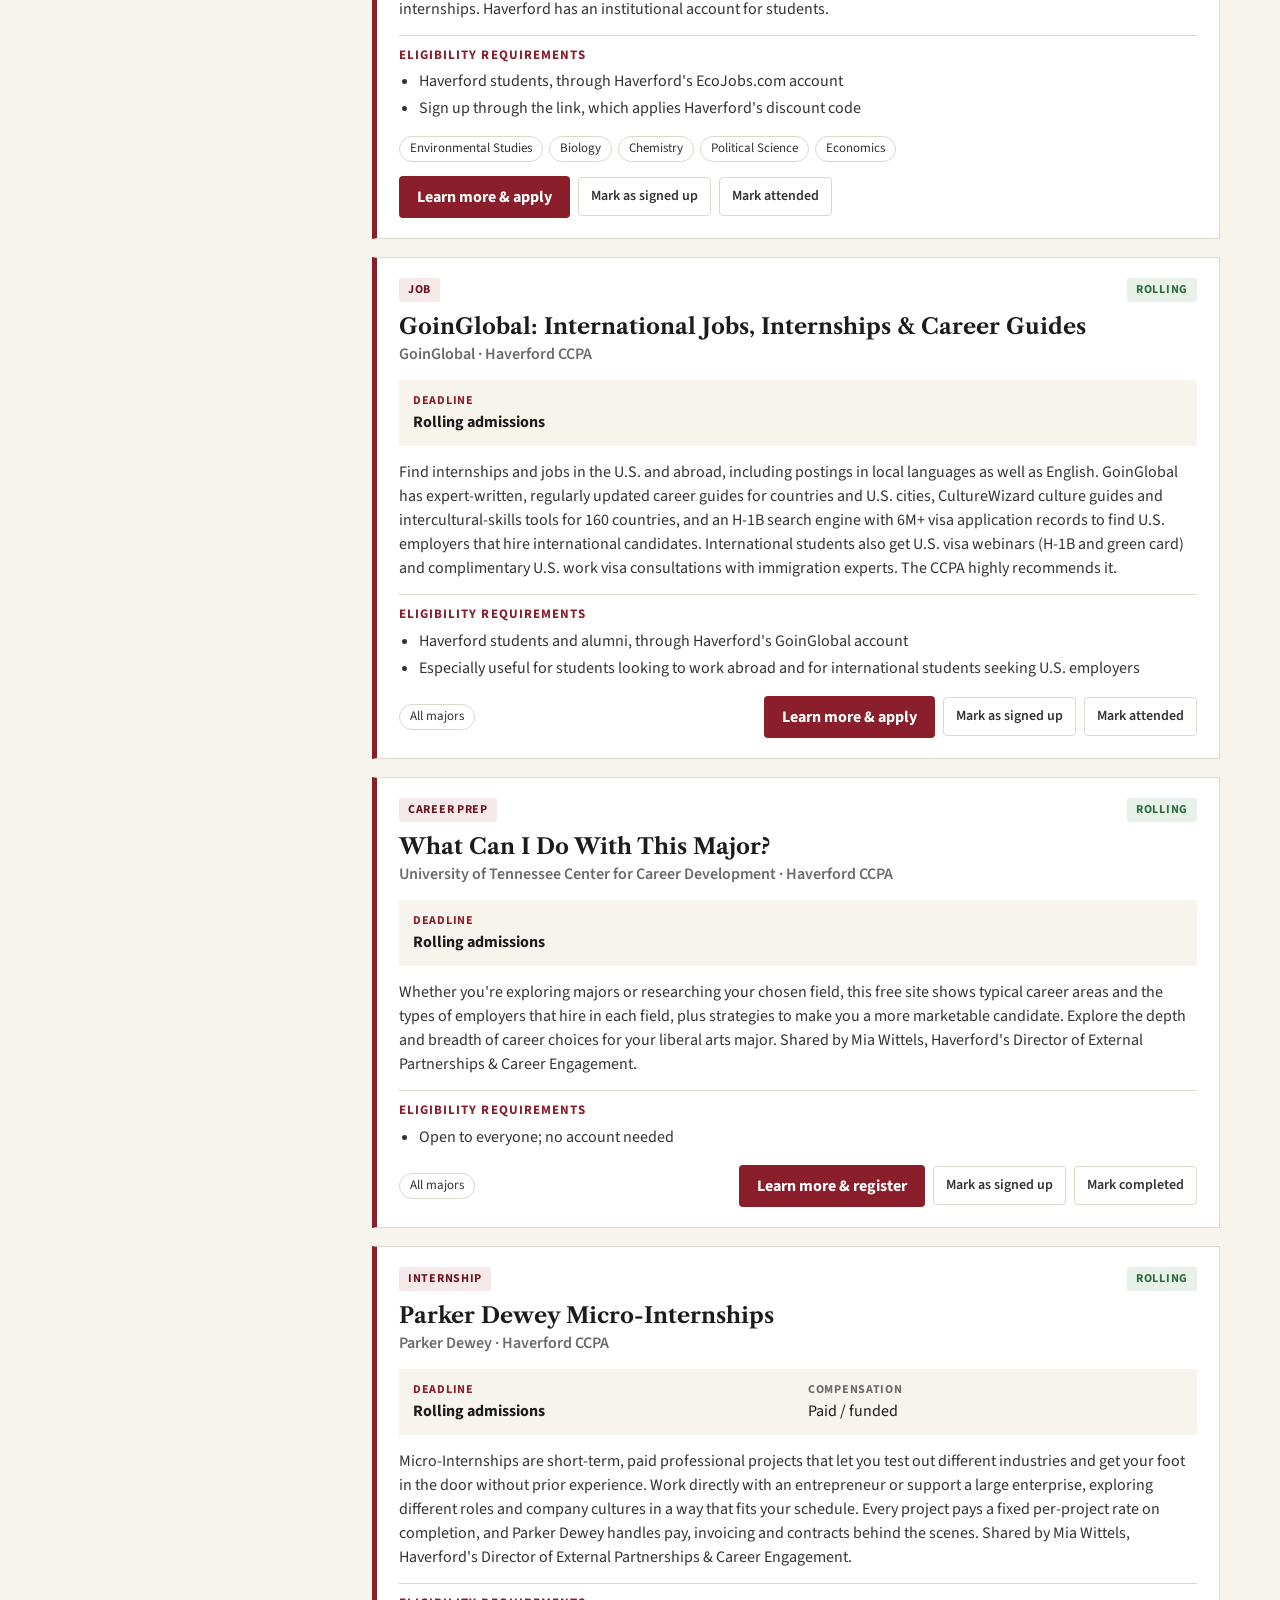
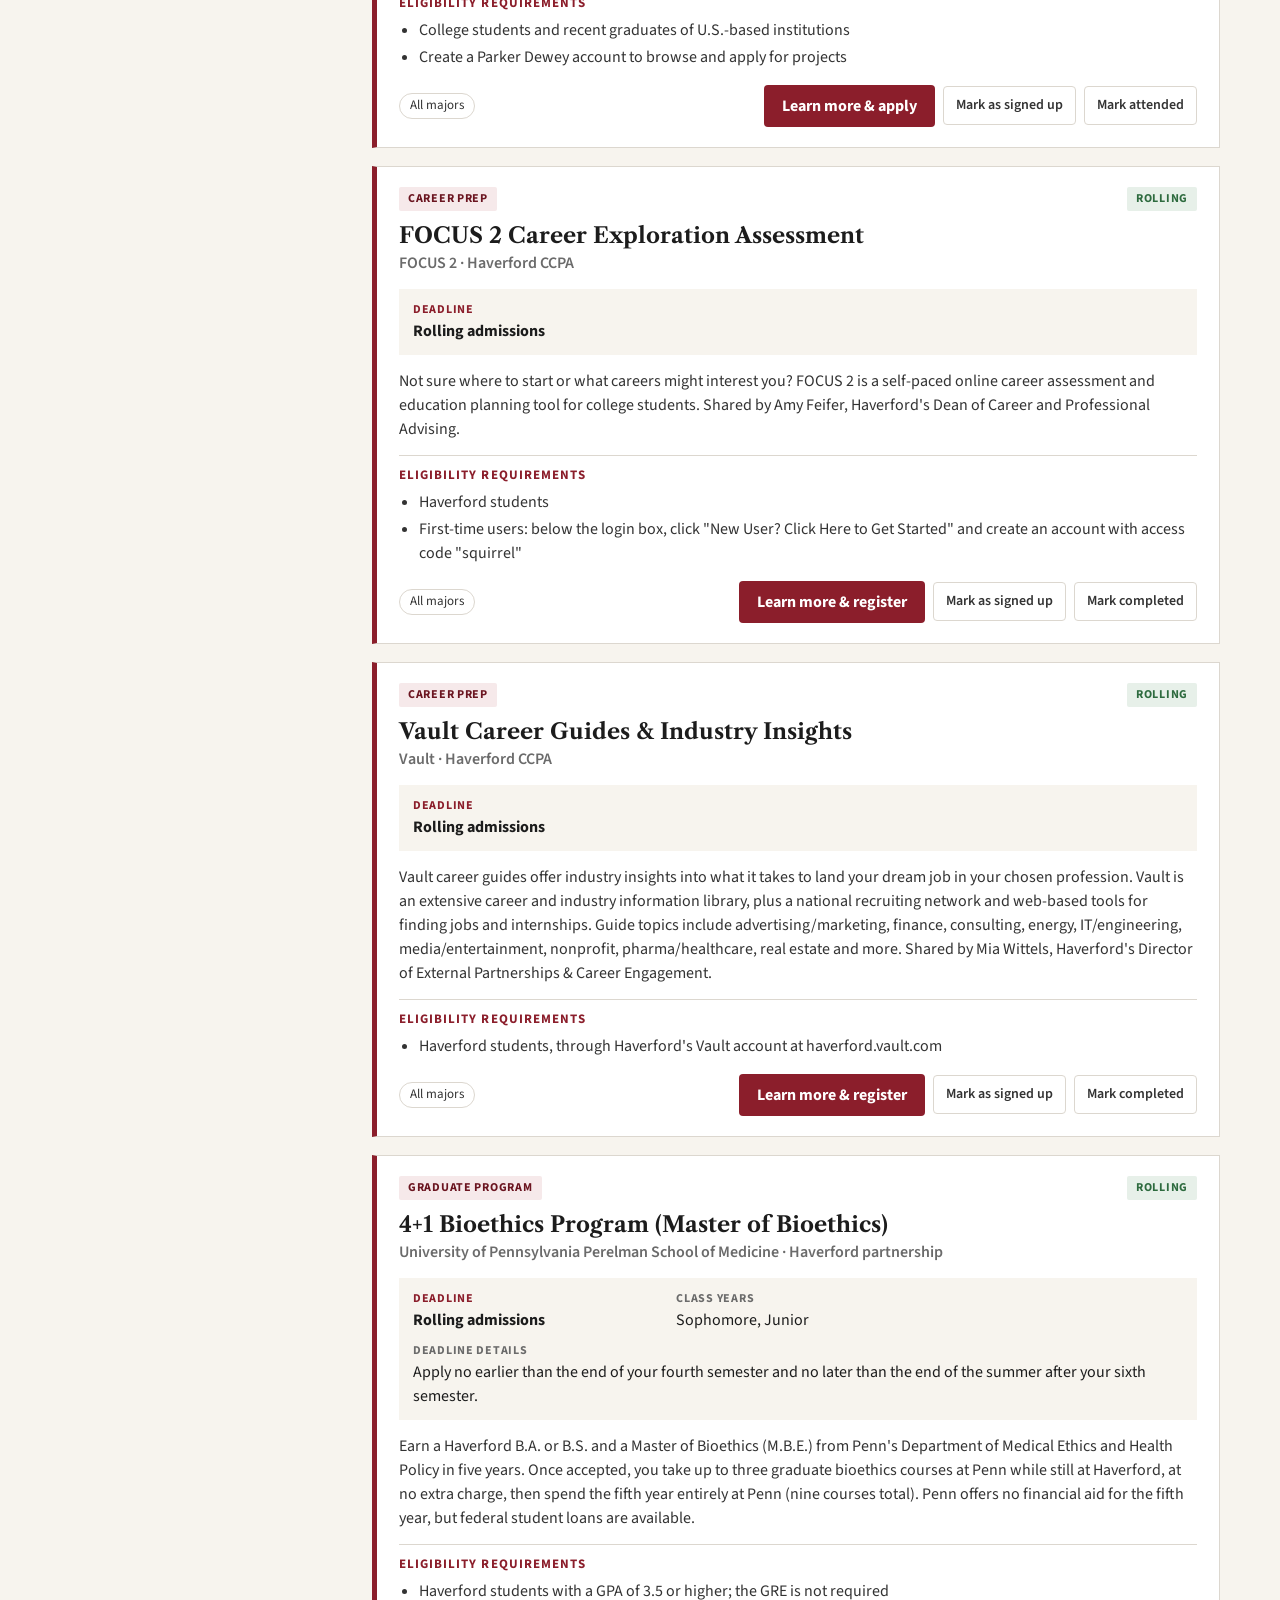
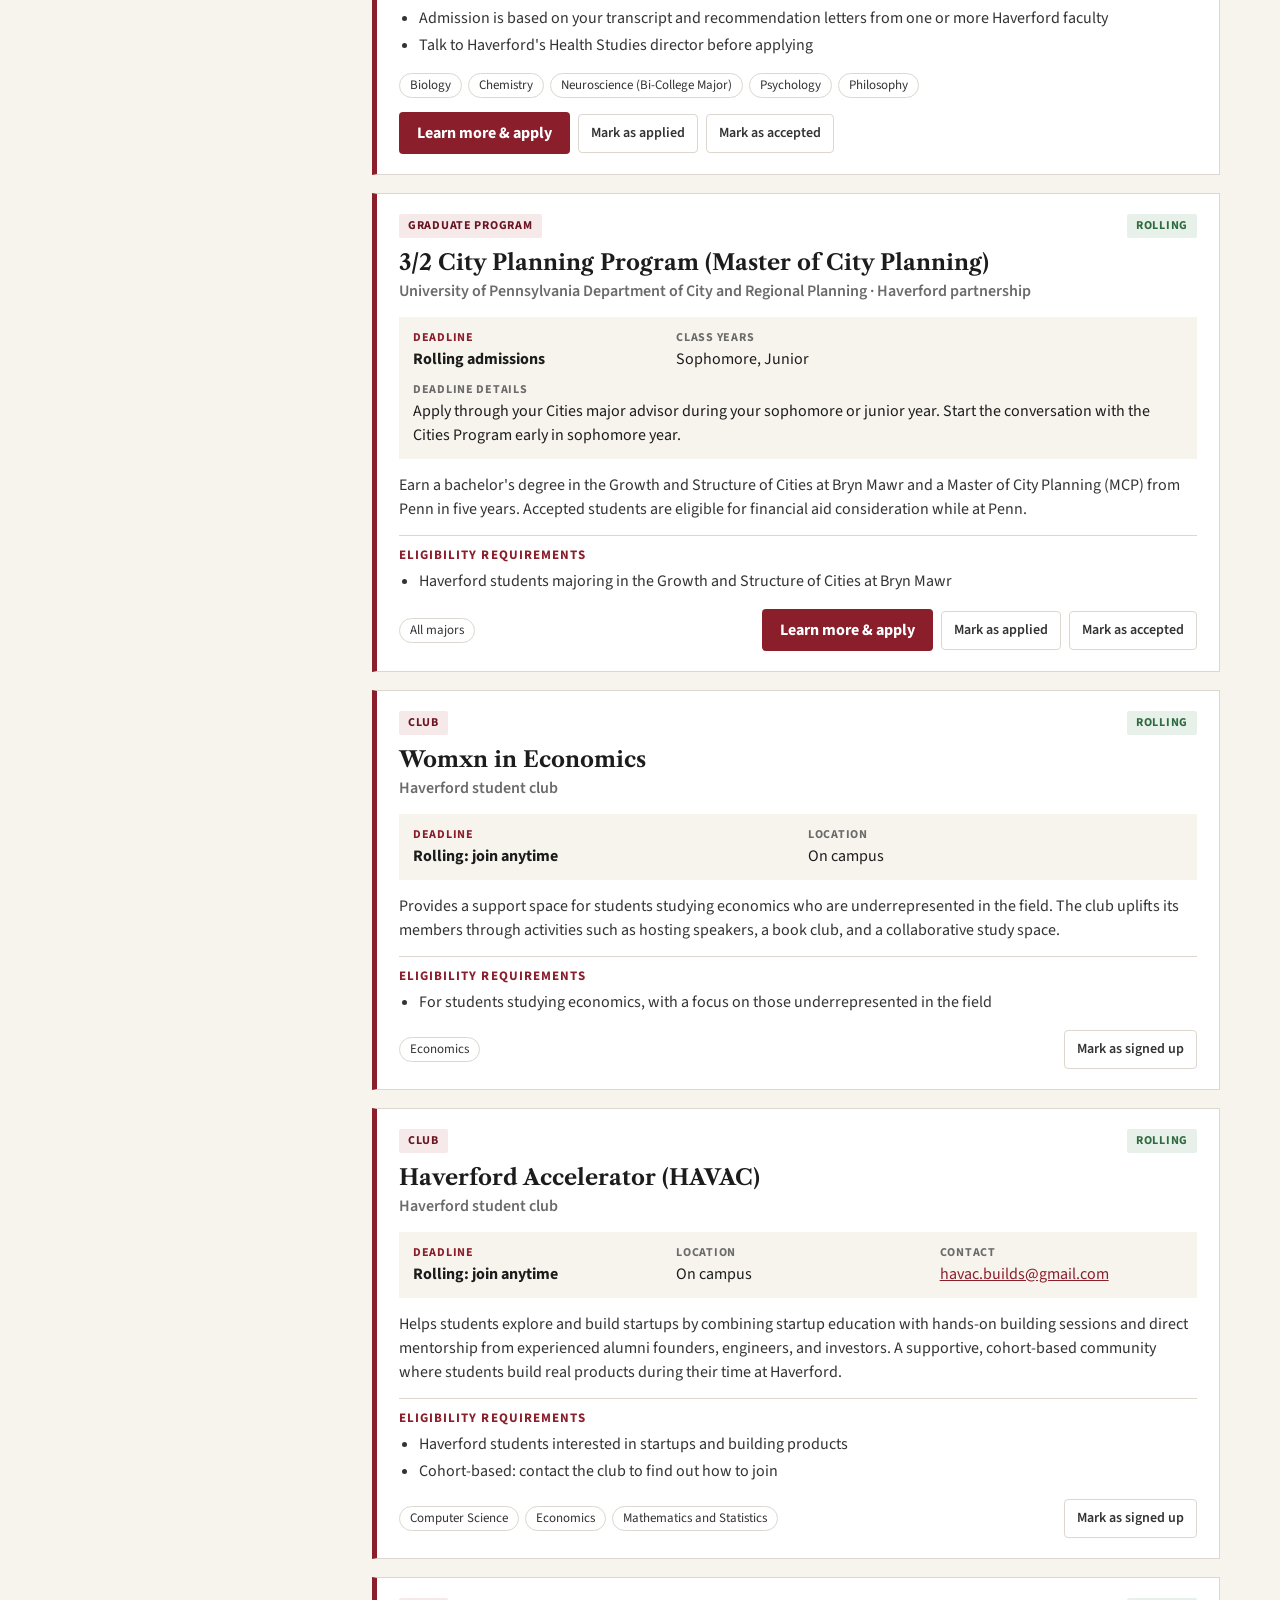
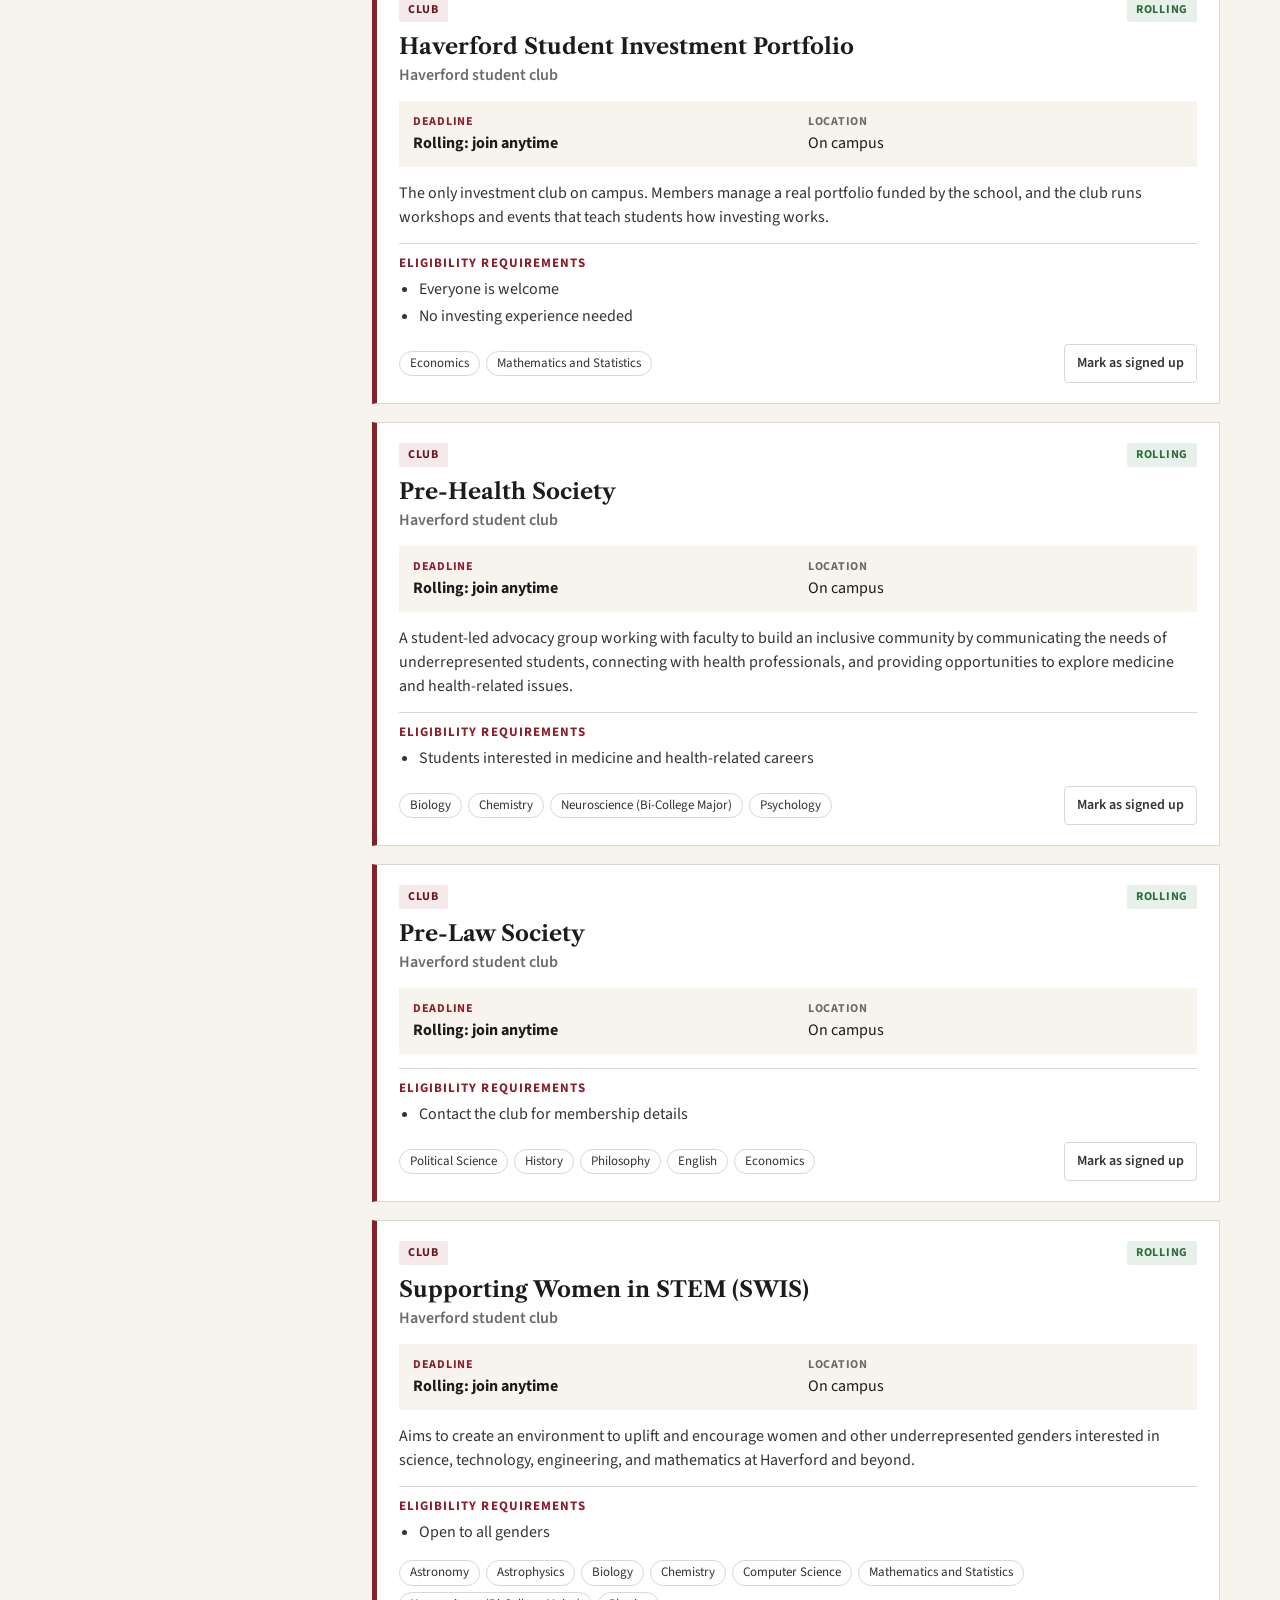
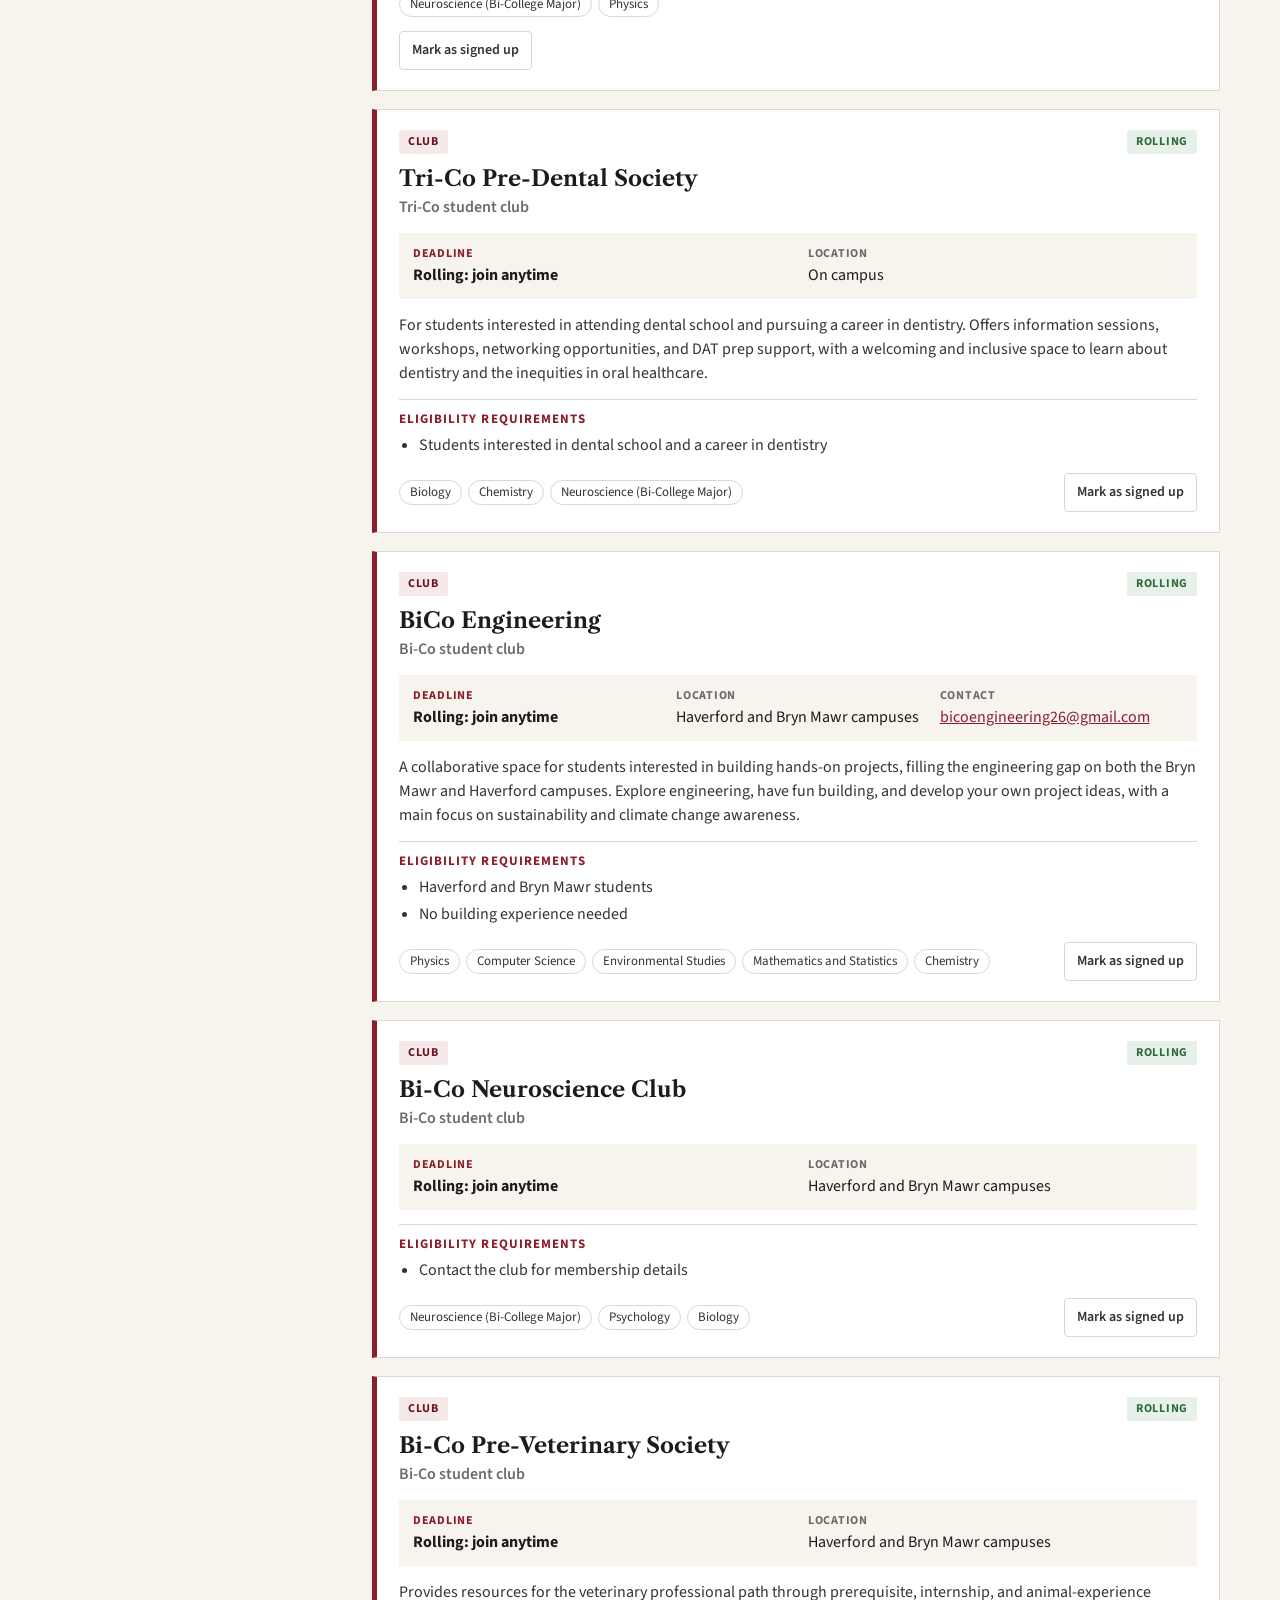
==== commit 776cdc25: "Add FordFutures badge with name on the ring Co-Authored-By: Claude Opus 5.5 <noreply@anthropic.com>" ====
--- a/index.html
+++ b/index.html
@@ -13,7 +13,7 @@
   <header class="site-header">
     <div class="container header-main">
       <a href="index.html" class="brand" aria-label="FordFutures, Haverford College">
-        <img src="images/fordfutures-logo.png" alt="" class="brand-mark" width="256" height="256">
+        <img src="images/fordfutures-badge.png" alt="" class="brand-mark" width="512" height="512">
         <span class="brand-text">
           <span class="brand-title">Ford<span class="brand-accent">Futures</span><sup class="brand-tm" aria-label="trademark">™</sup></span>
           <span class="brand-sub">Haverford College</span>
--- a/styles.css
+++ b/styles.css
@@ -546,7 +546,7 @@
 .brand-panel { border: 1px solid var(--line); border-radius: var(--radius); padding: 16px; }
 .brand-panel h3 { margin-top: 0; }
 .logo-showcase { display: grid; gap: 10px; }
-.logo-showcase img { width: 88px; height: 88px; }
+.logo-showcase img { width: 120px; height: 120px; }
 .logo-showcase p { margin: 0; }
 .swatches { display: grid; grid-template-columns: repeat(auto-fill, minmax(96px, 1fr)); gap: 10px; }
 .swatch { font-size: 13px; }
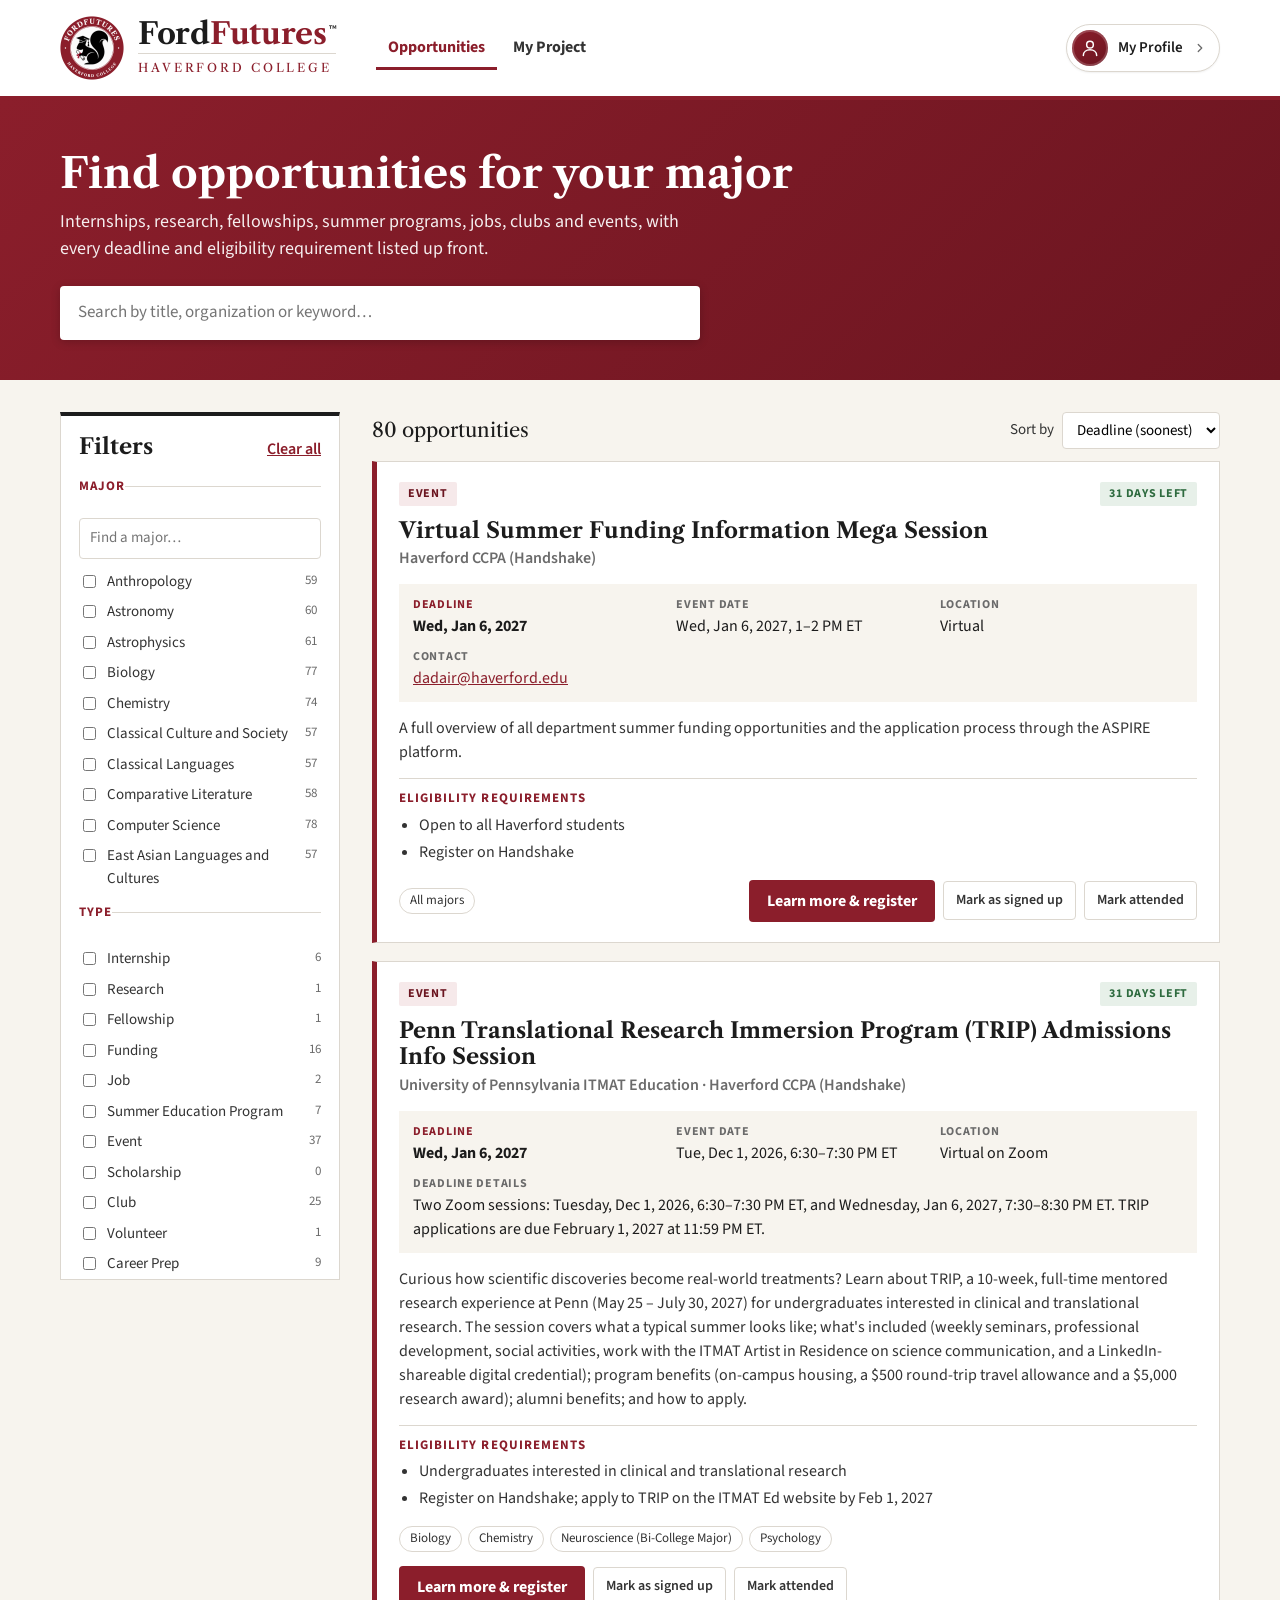
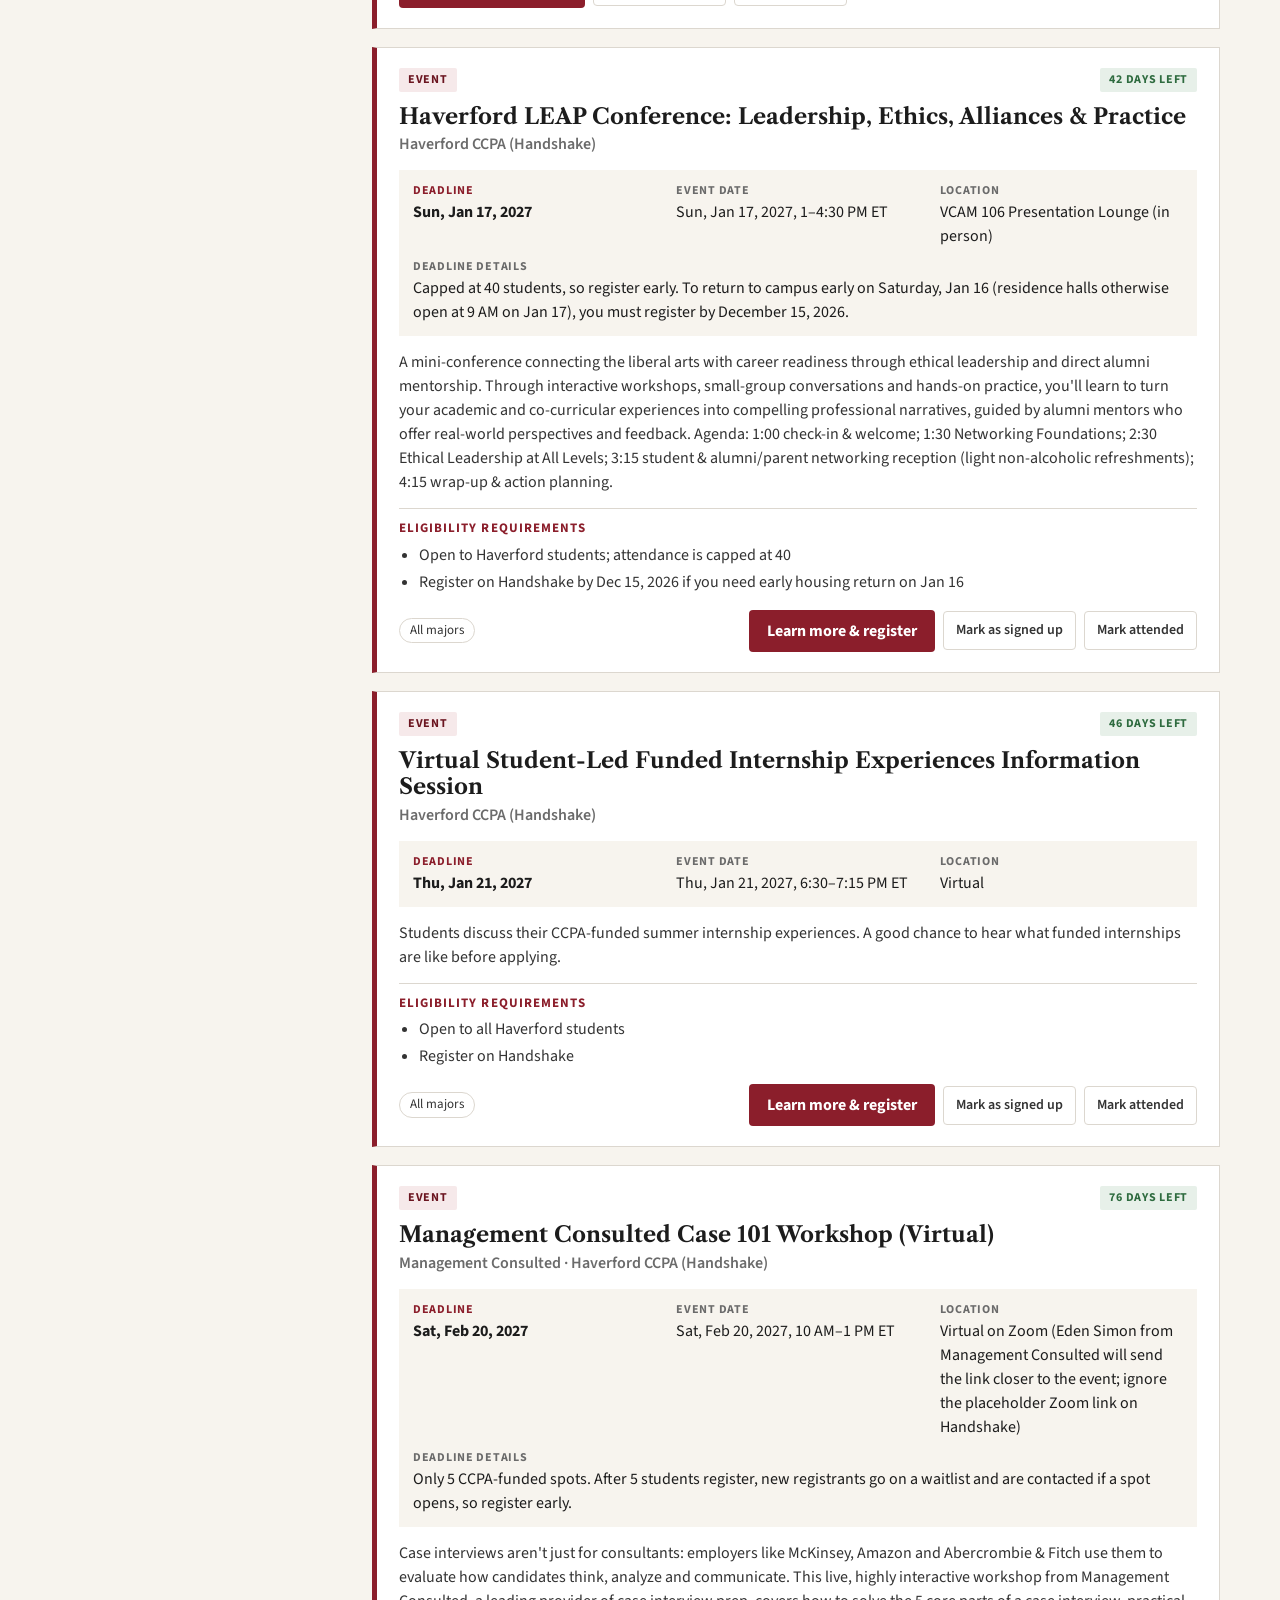
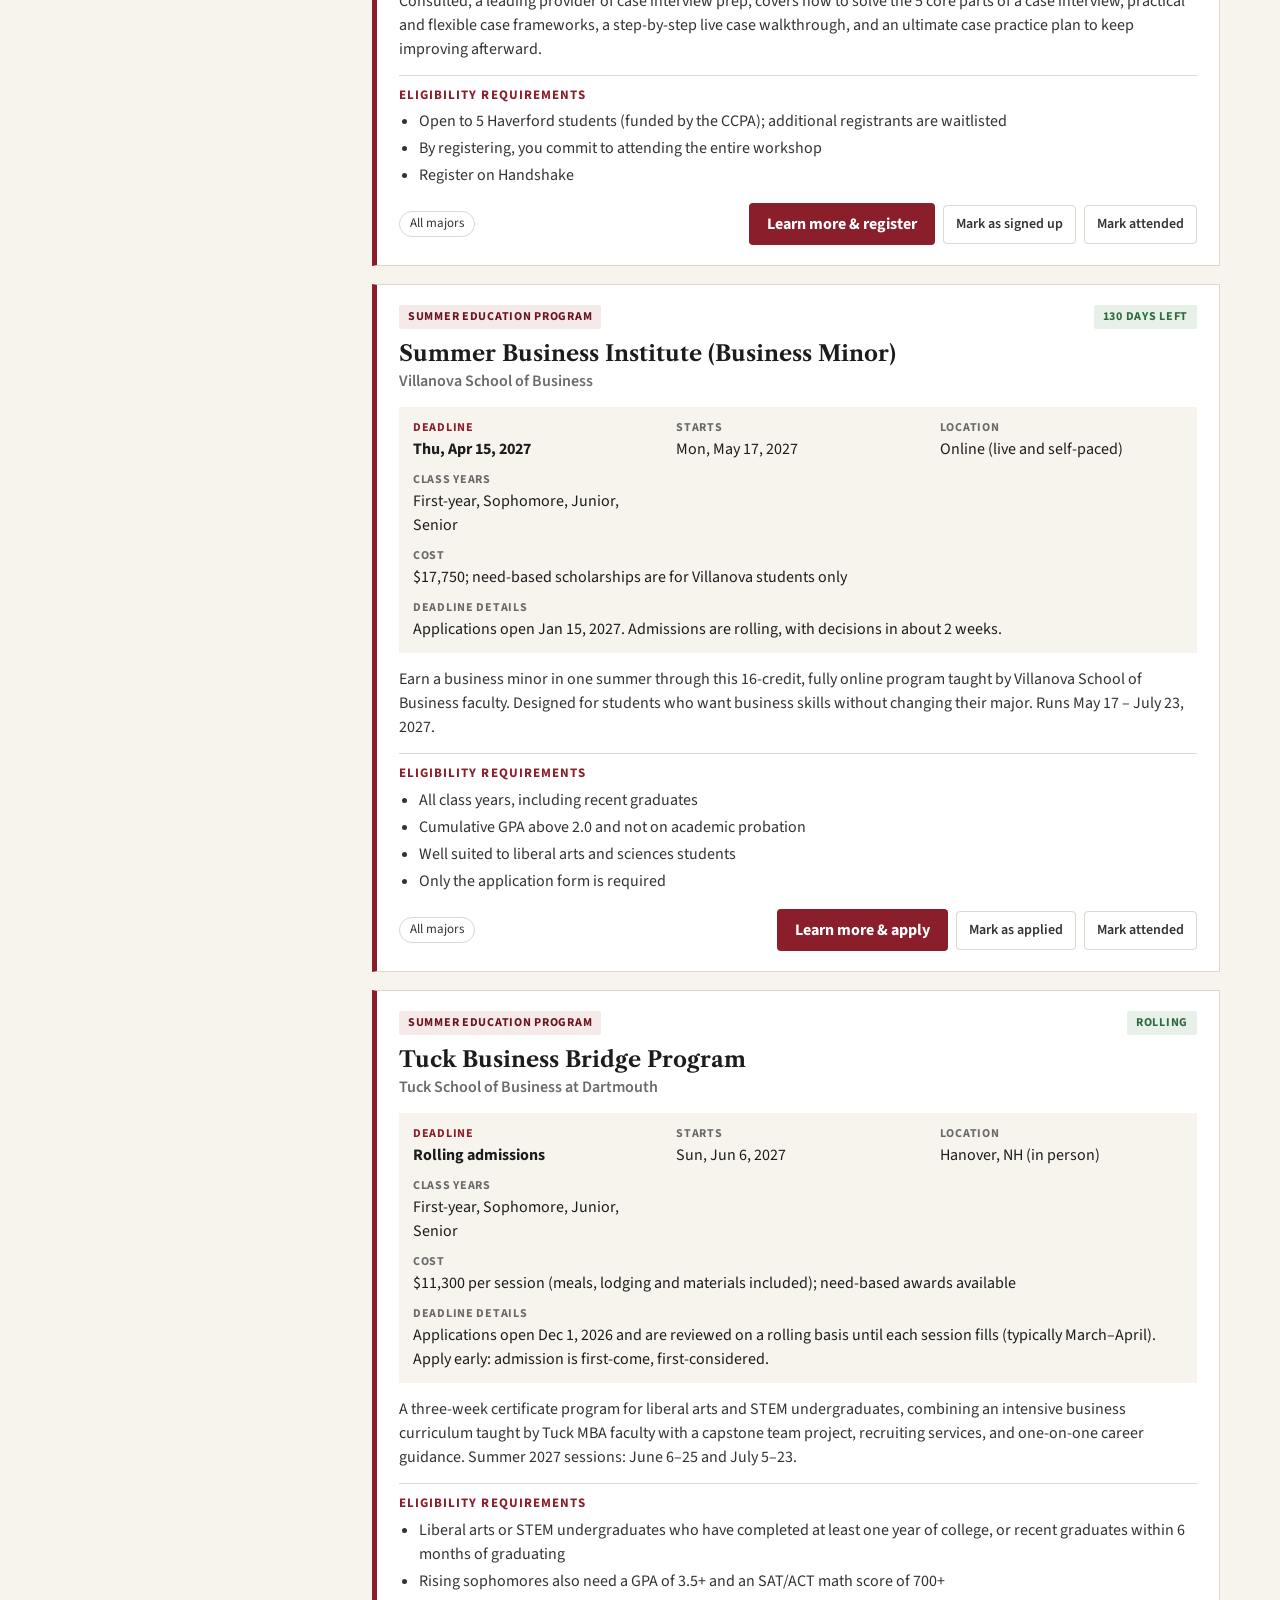
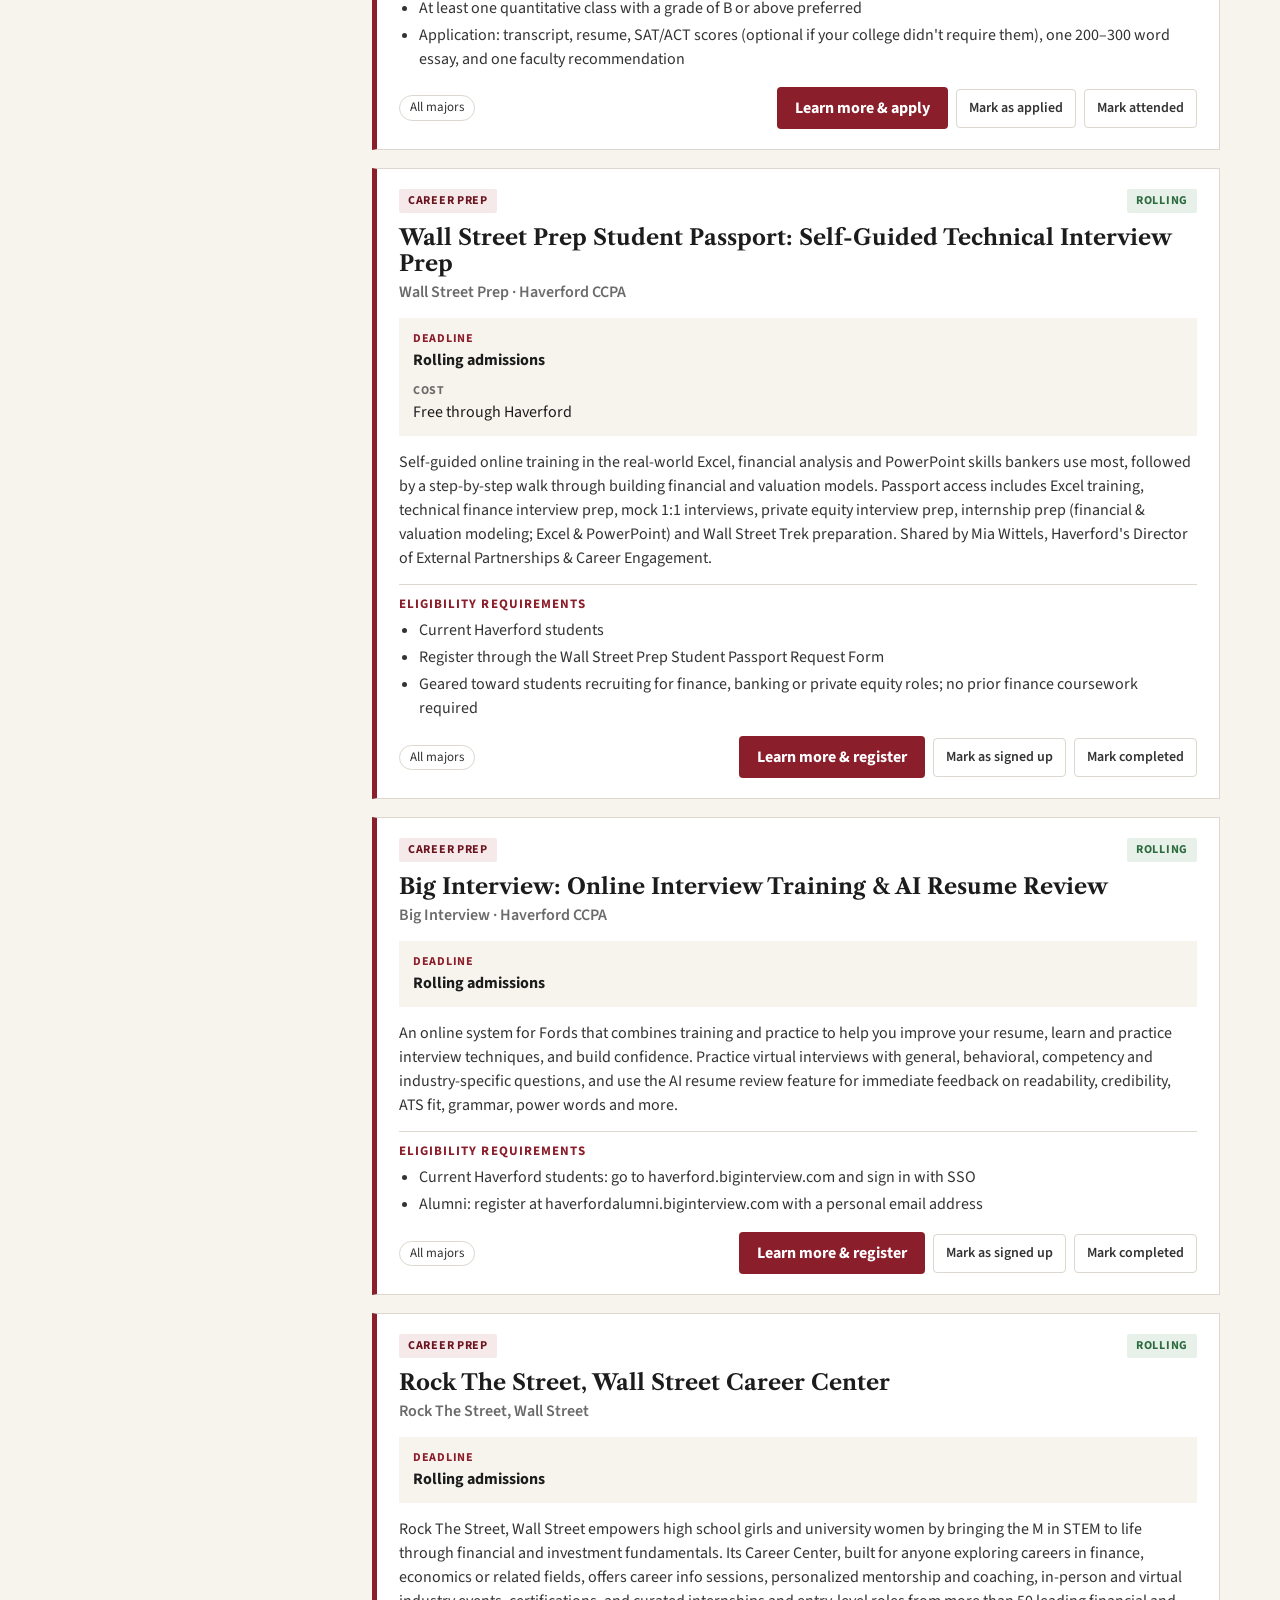
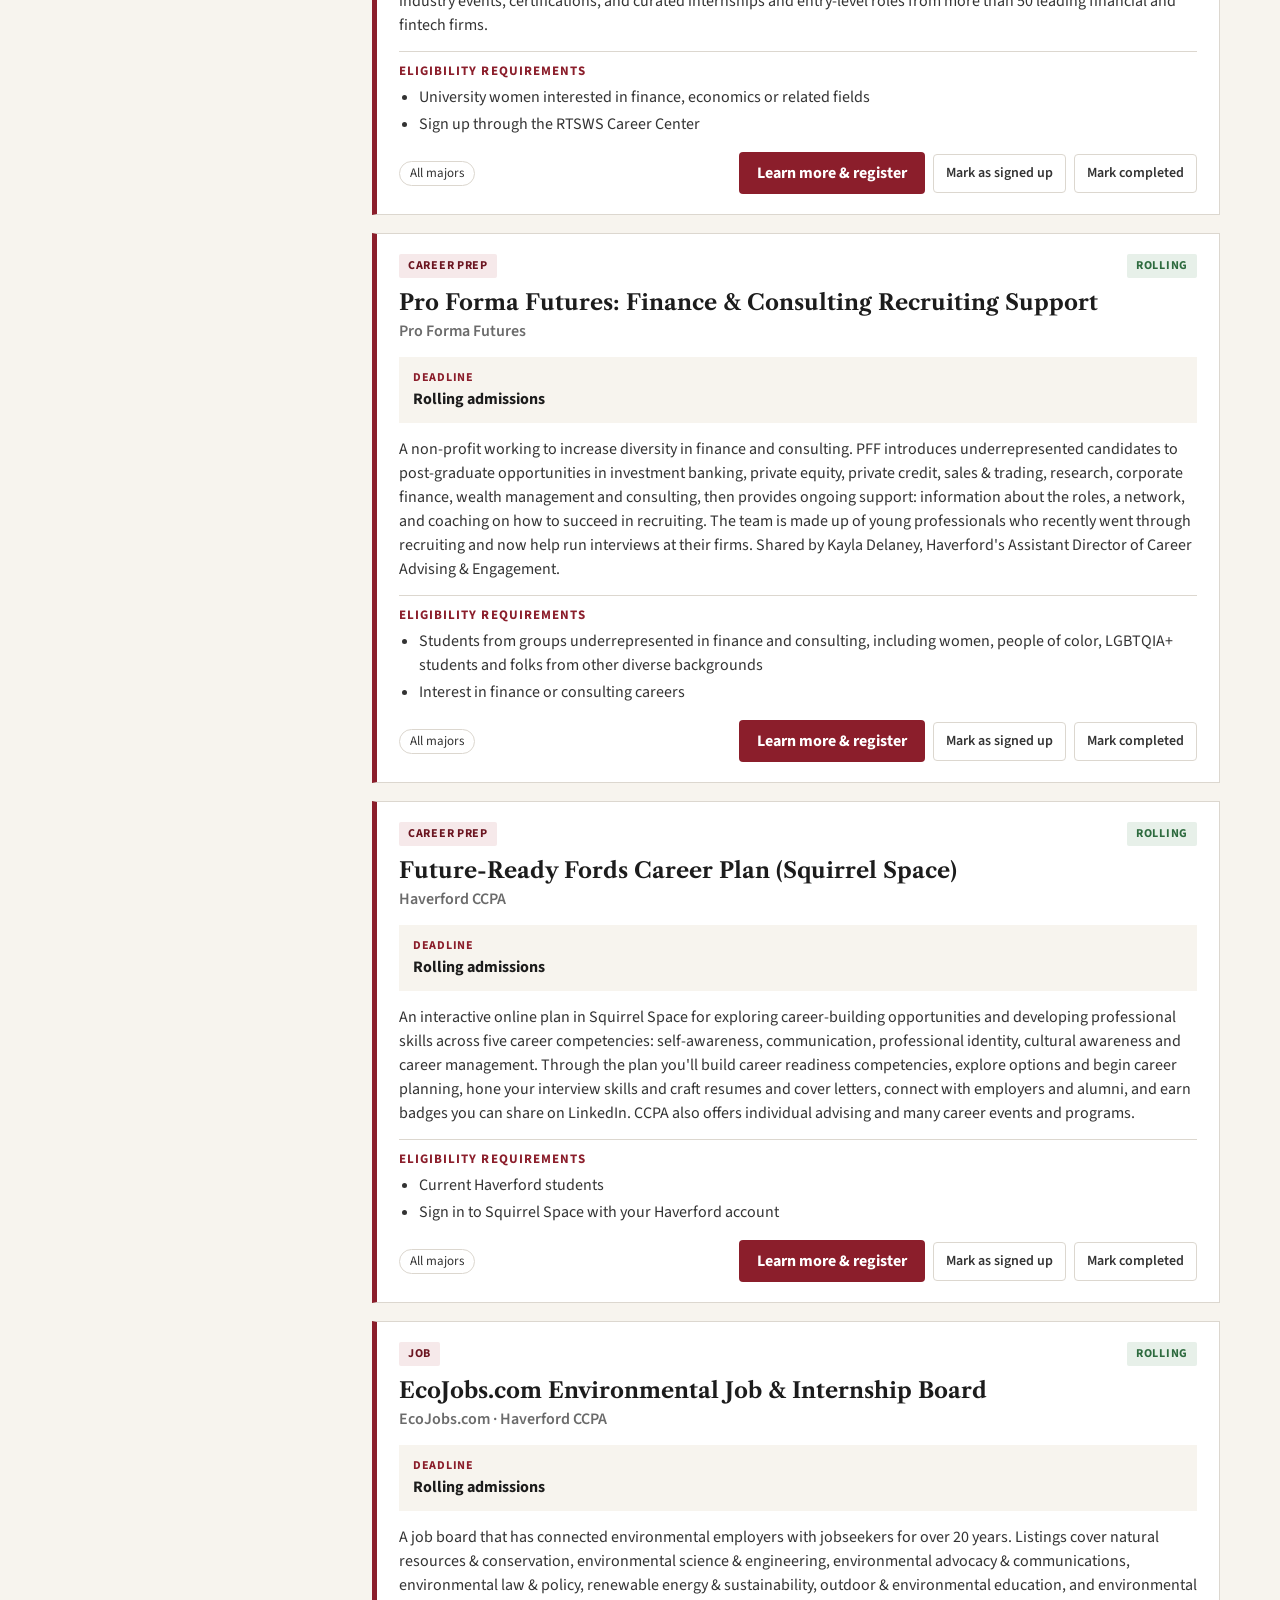
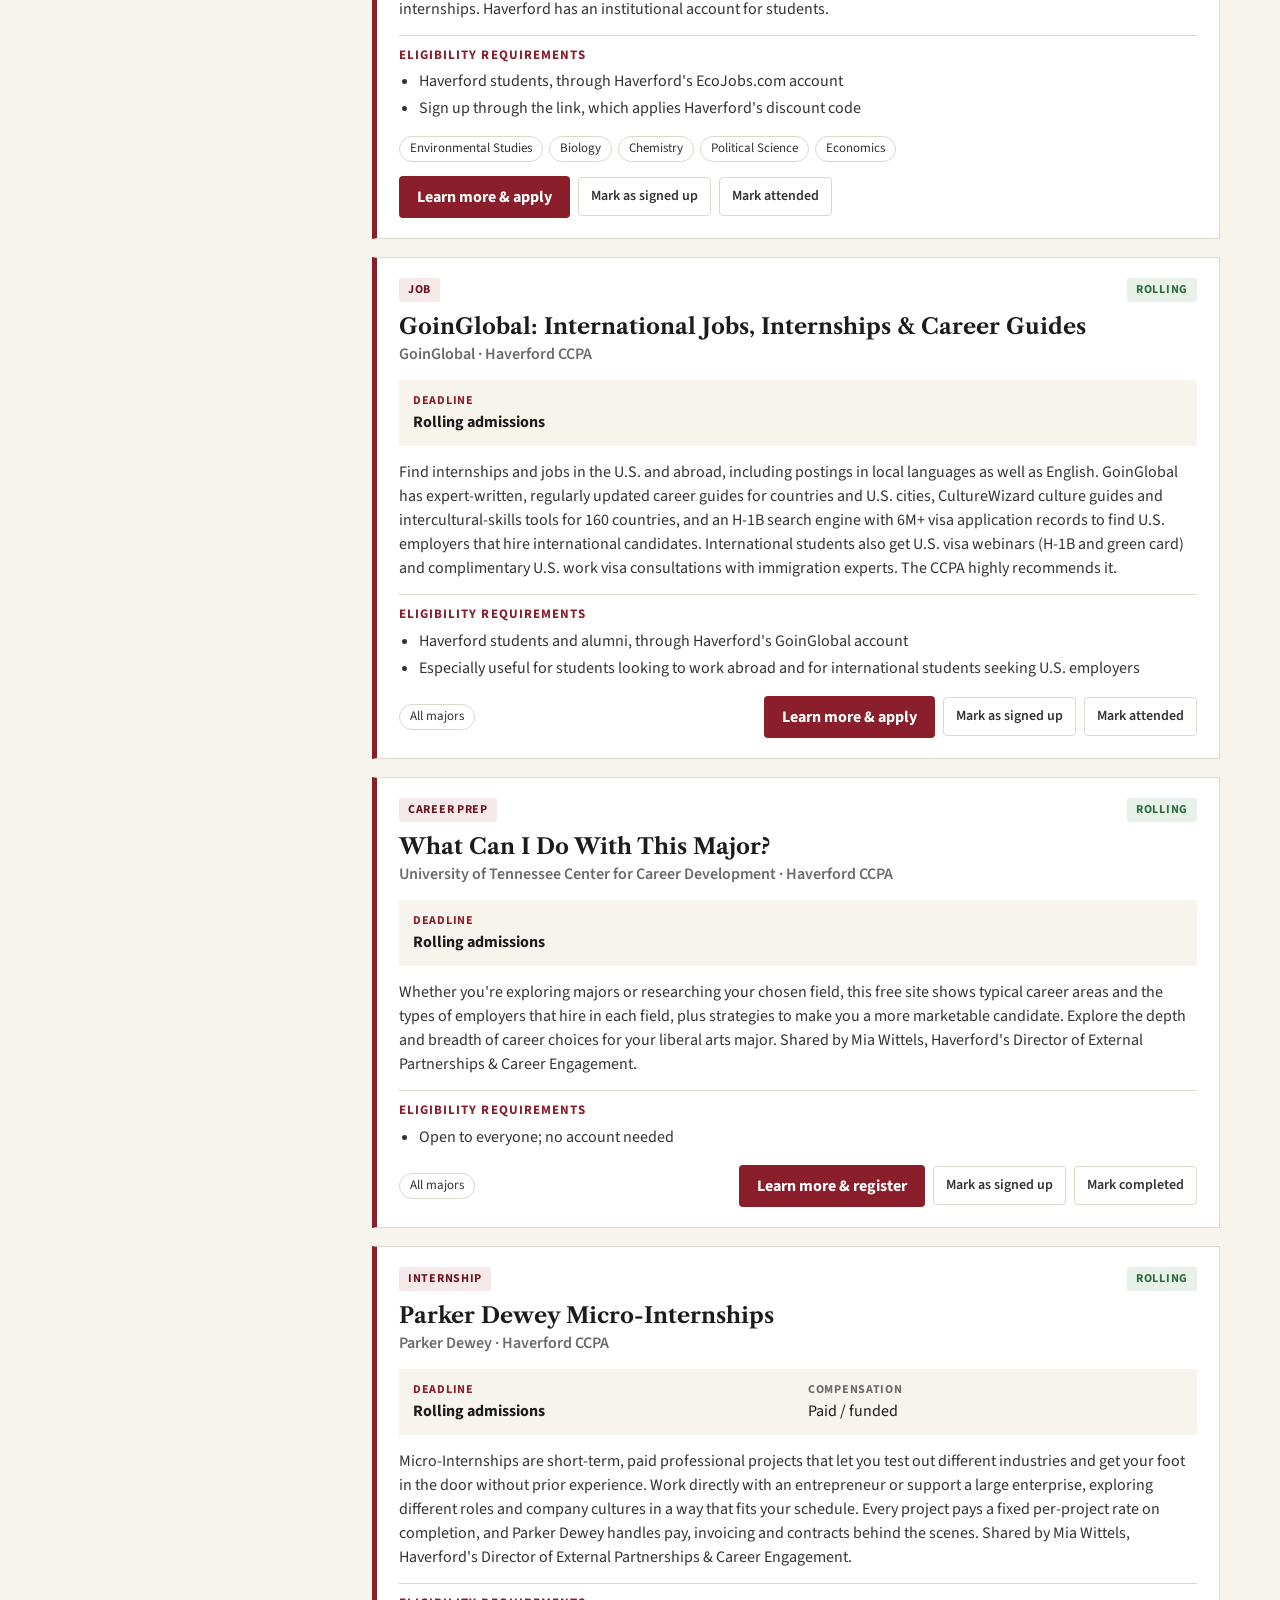
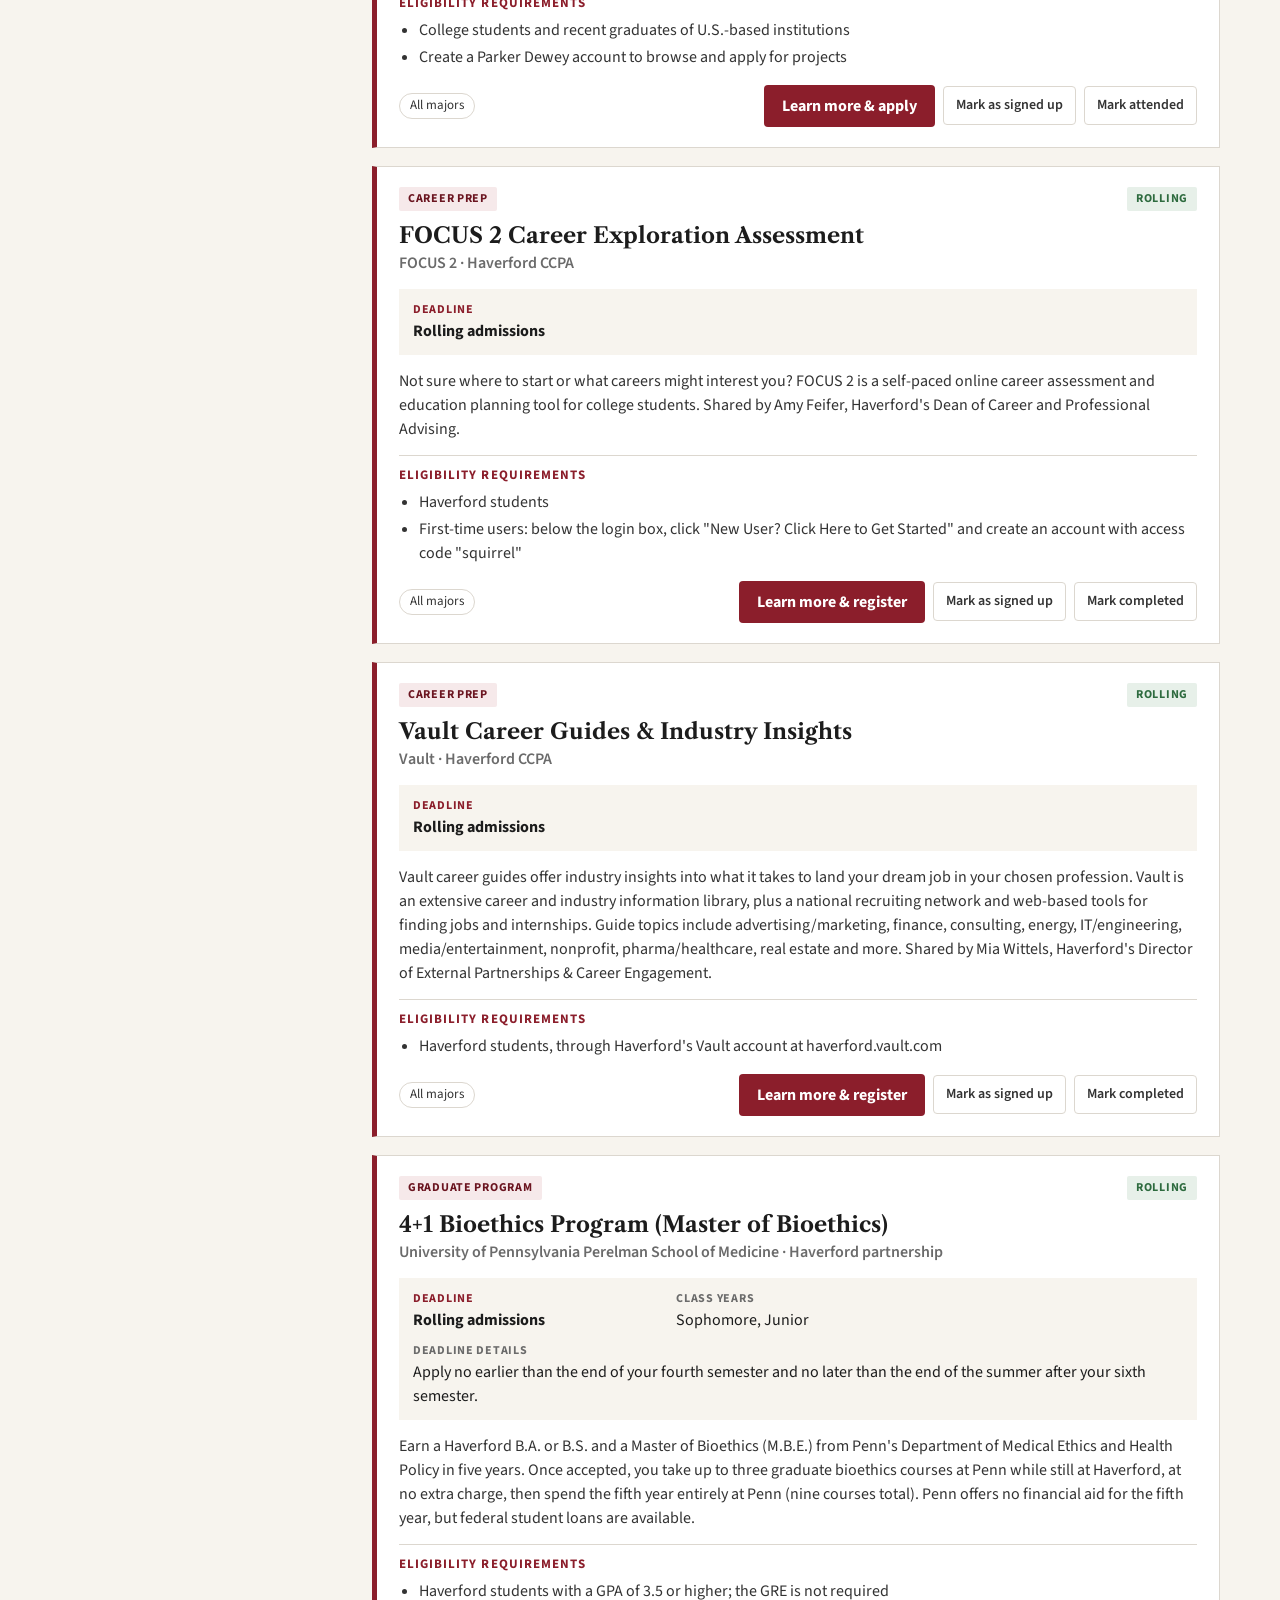
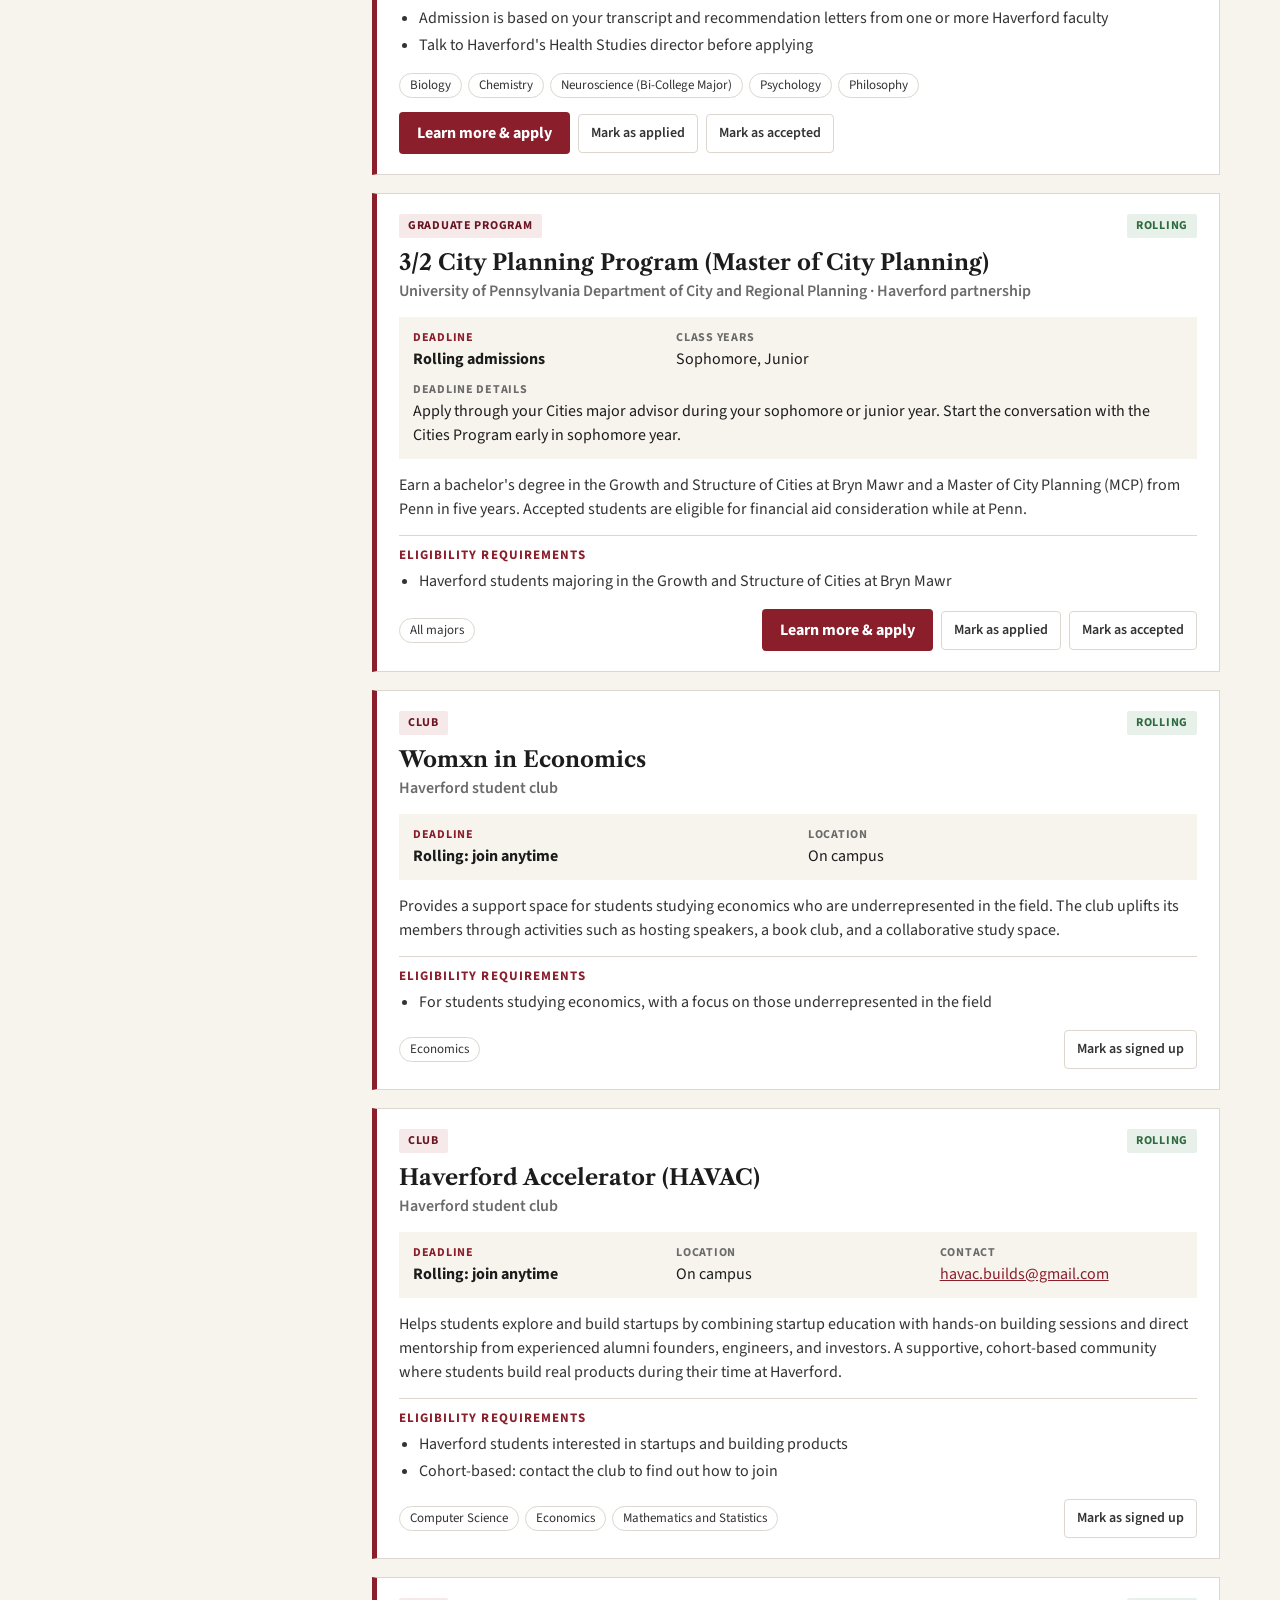
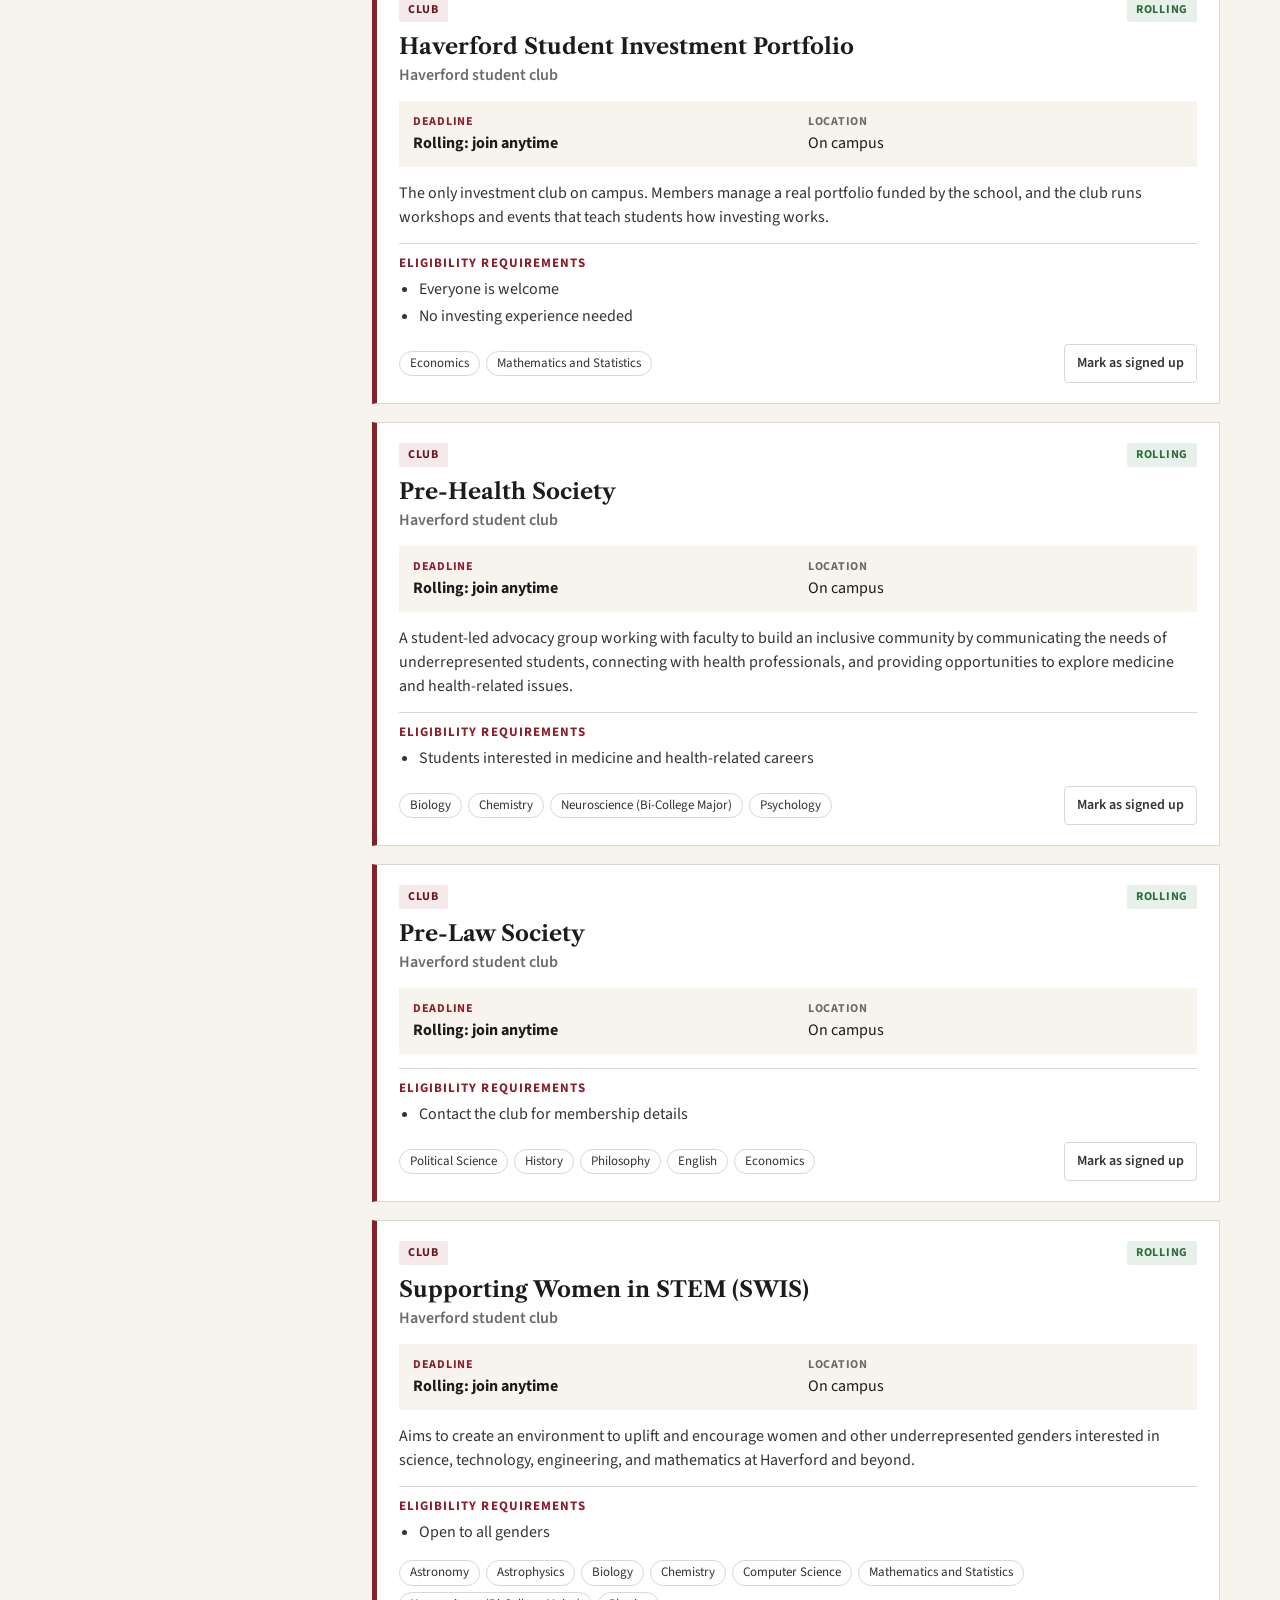
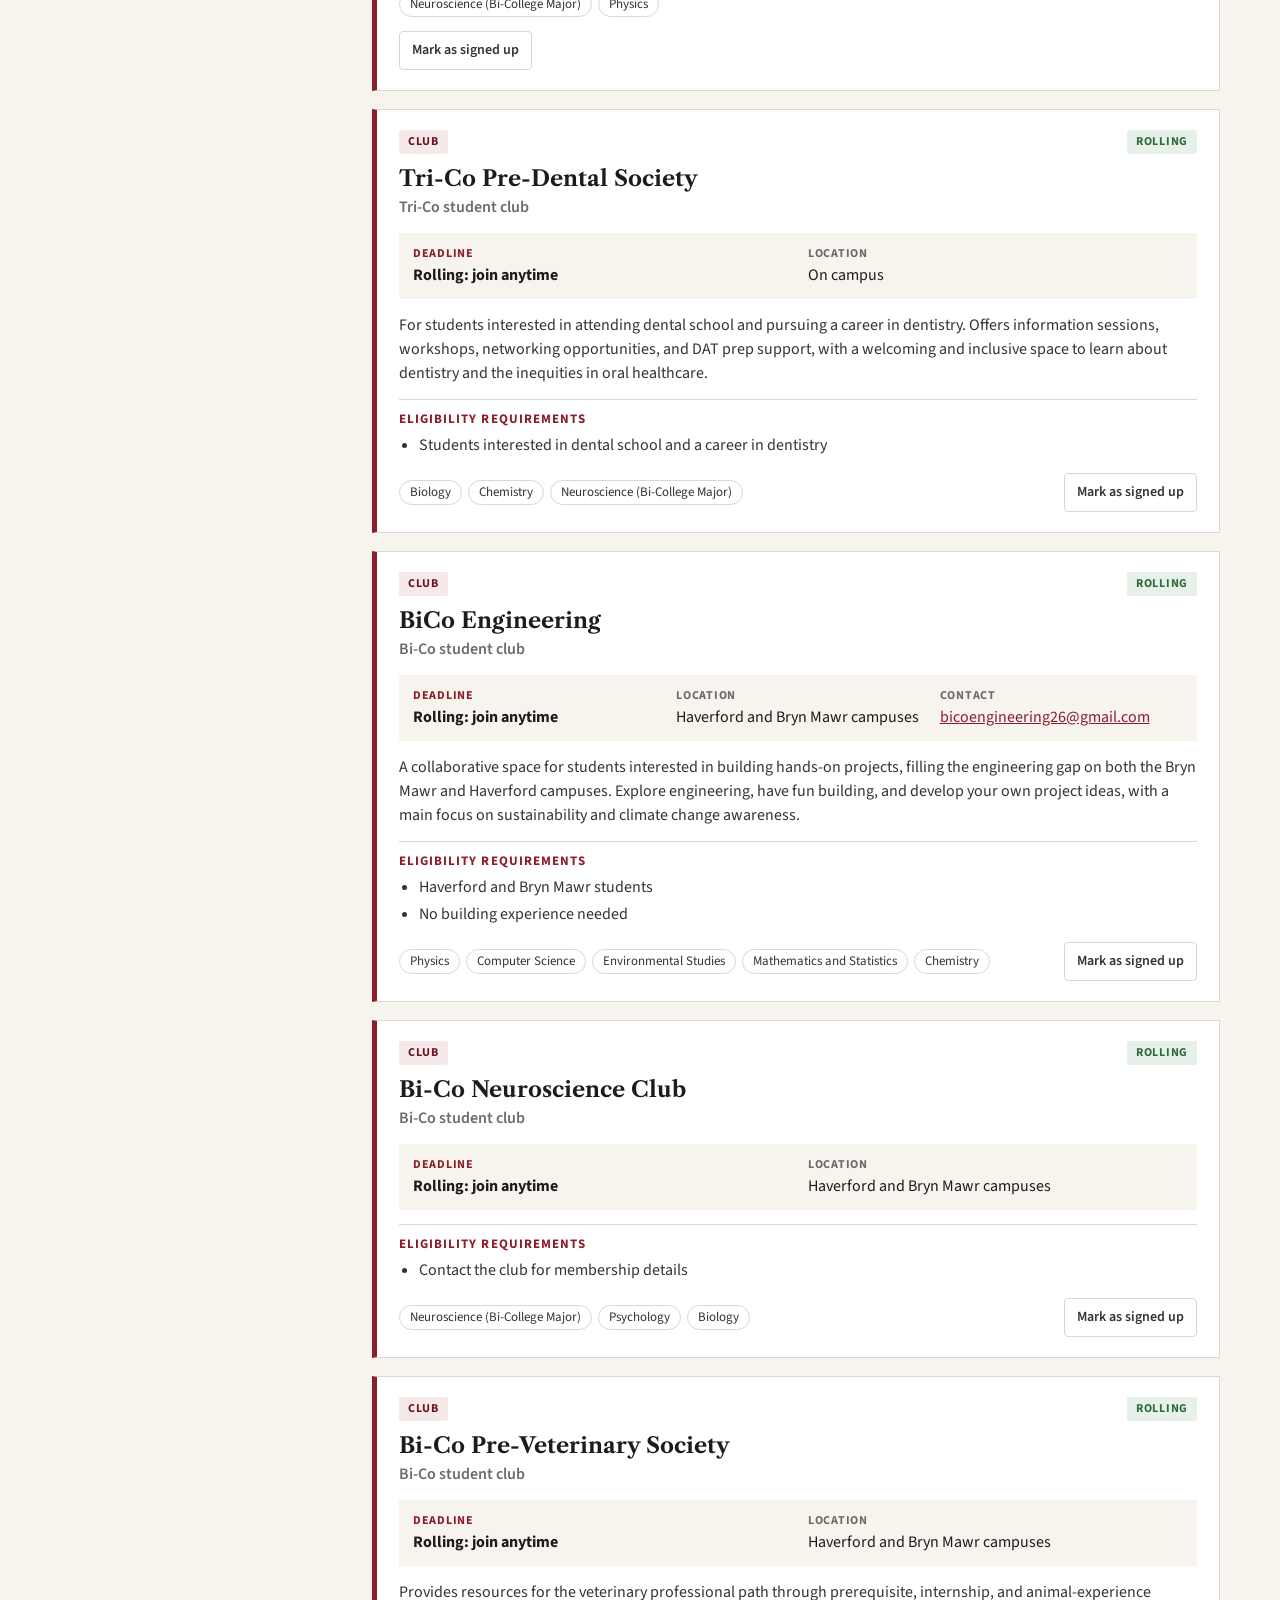
==== commit 6b61c511: "Rename Our Project tab to My Project and use singular wording Co-Authored-By: Claude Opus 5.5 <norep" ====
--- a/index.html
+++ b/index.html
@@ -21,7 +21,7 @@
       </a>
       <nav class="site-nav" aria-label="Site">
         <a href="index.html" class="nav-link" aria-current="page">Opportunities</a>
-        <a href="project.html" class="nav-link">Our Project</a>
+        <a href="project.html" class="nav-link">My Project</a>
       </nav>
       <button type="button" id="profile-btn" class="profile-btn" aria-haspopup="dialog" aria-expanded="false" aria-controls="profile-drawer">
         <span id="profile-avatar" class="avatar signed-out" aria-hidden="true">
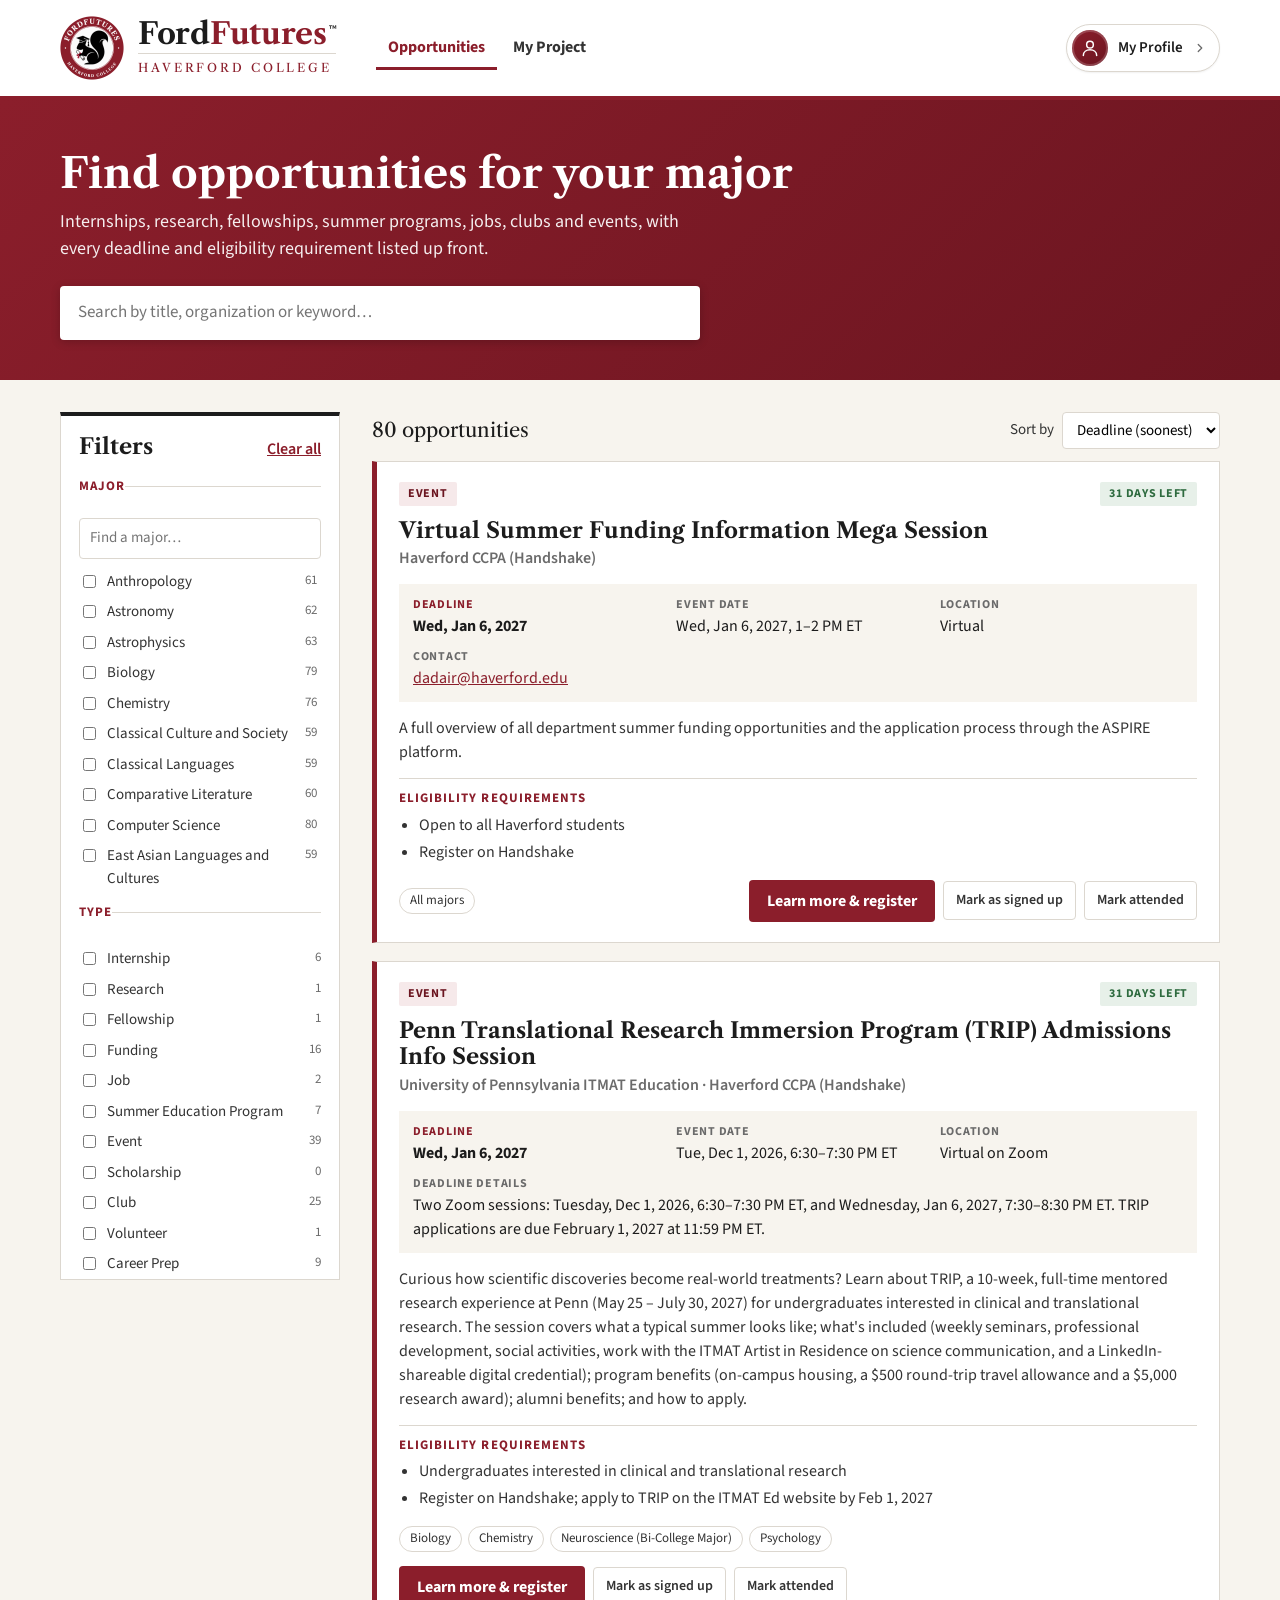
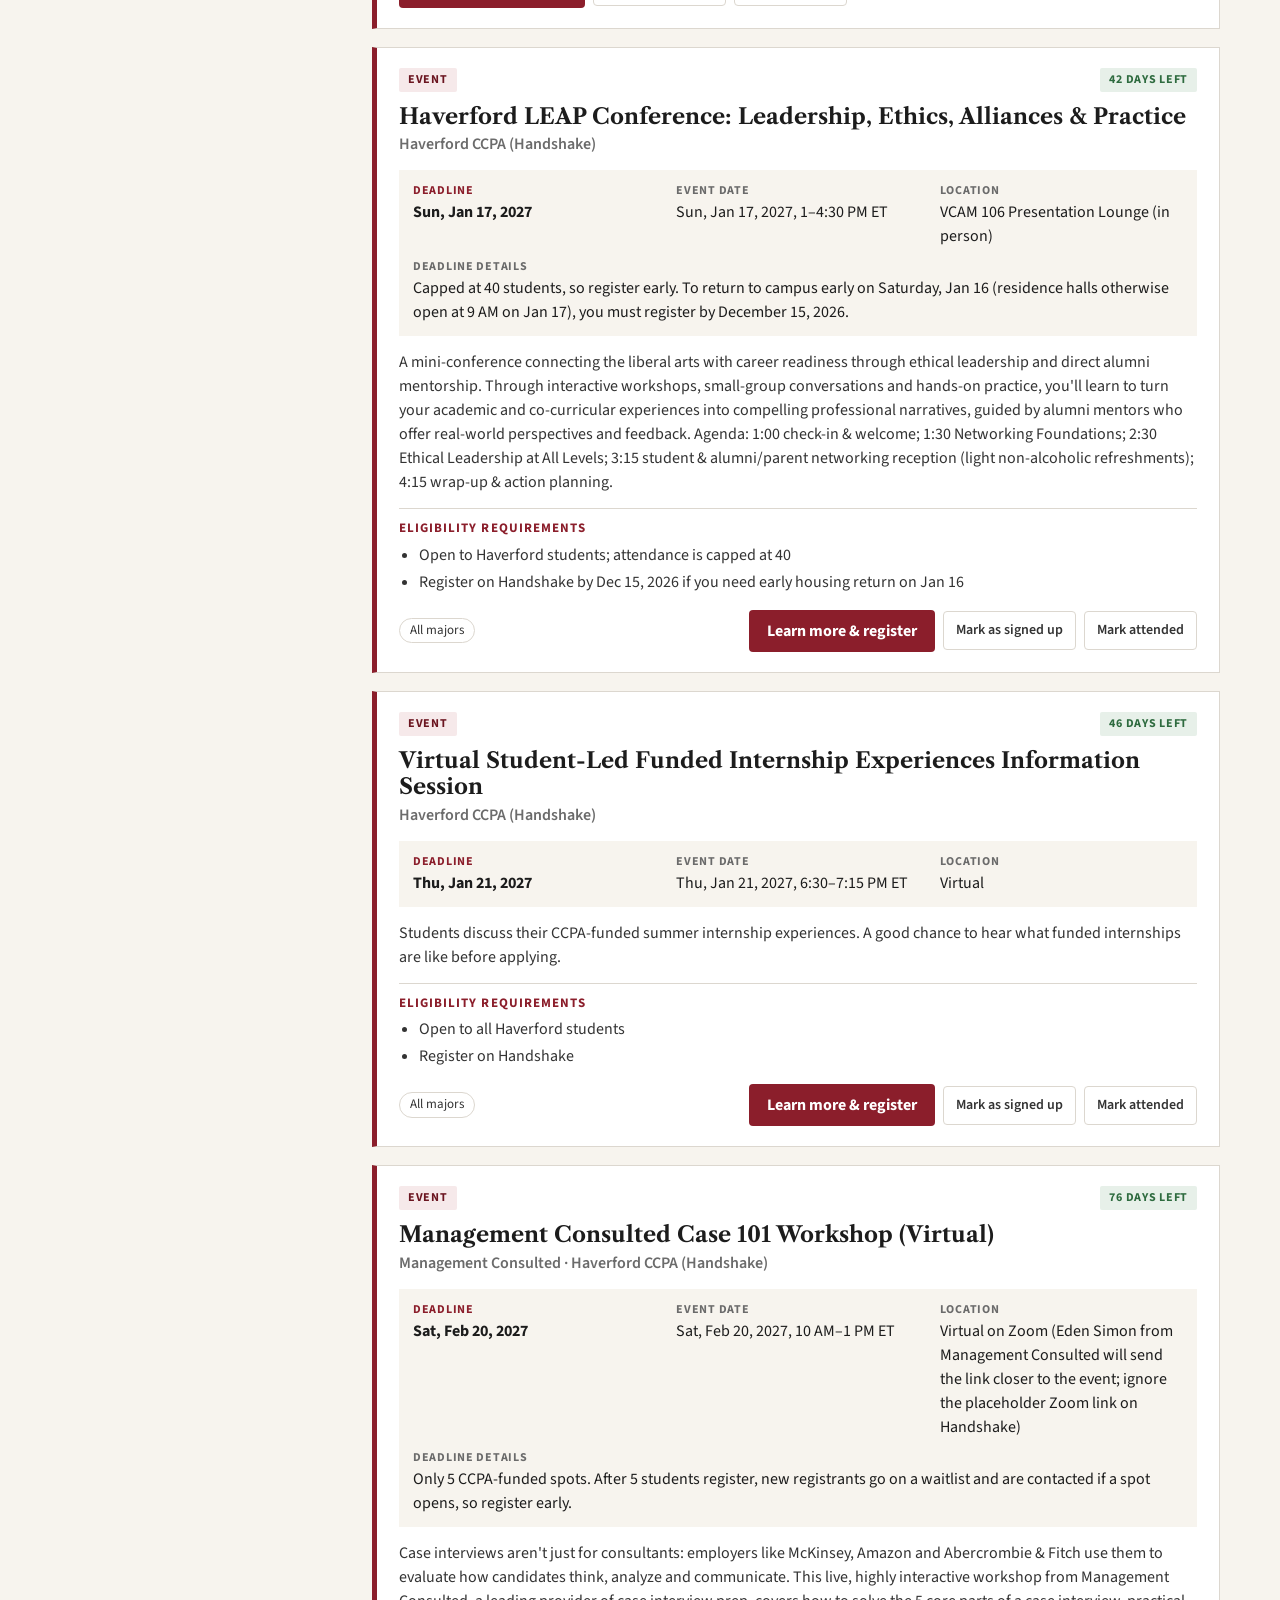
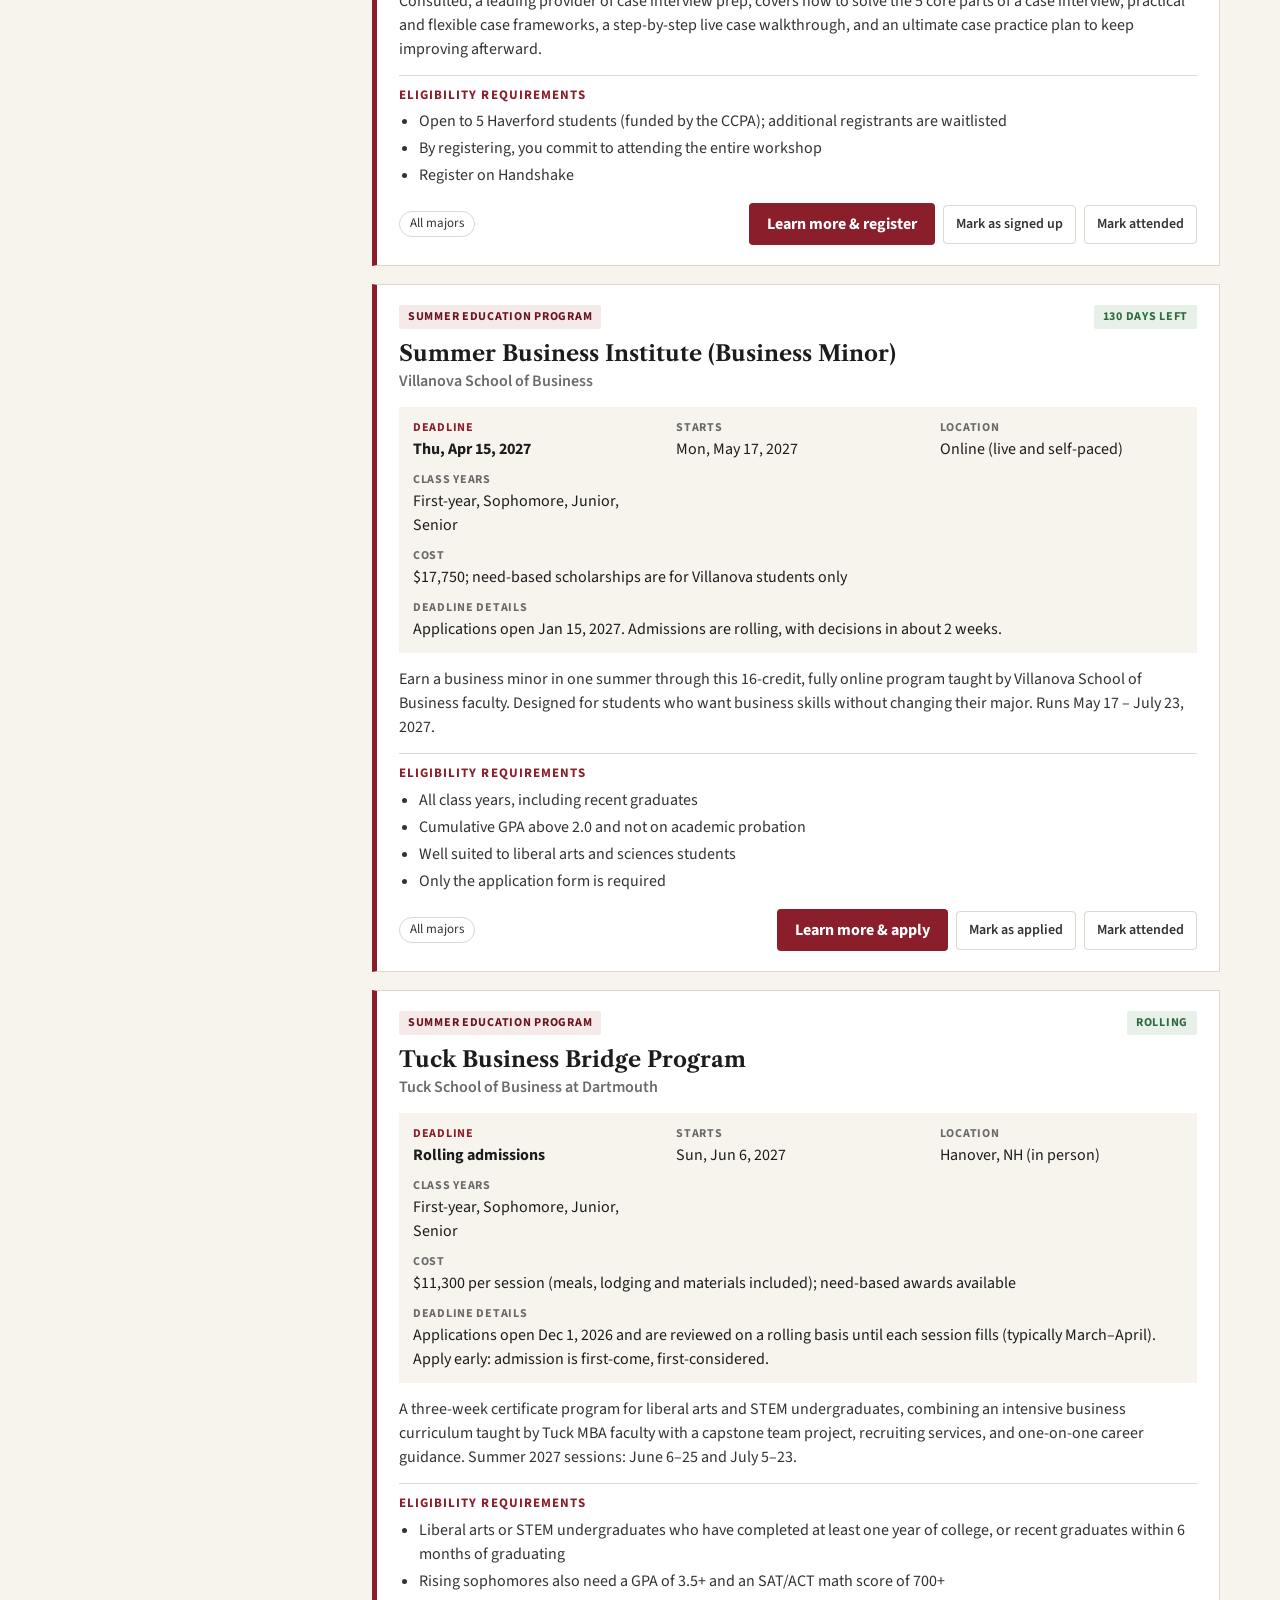
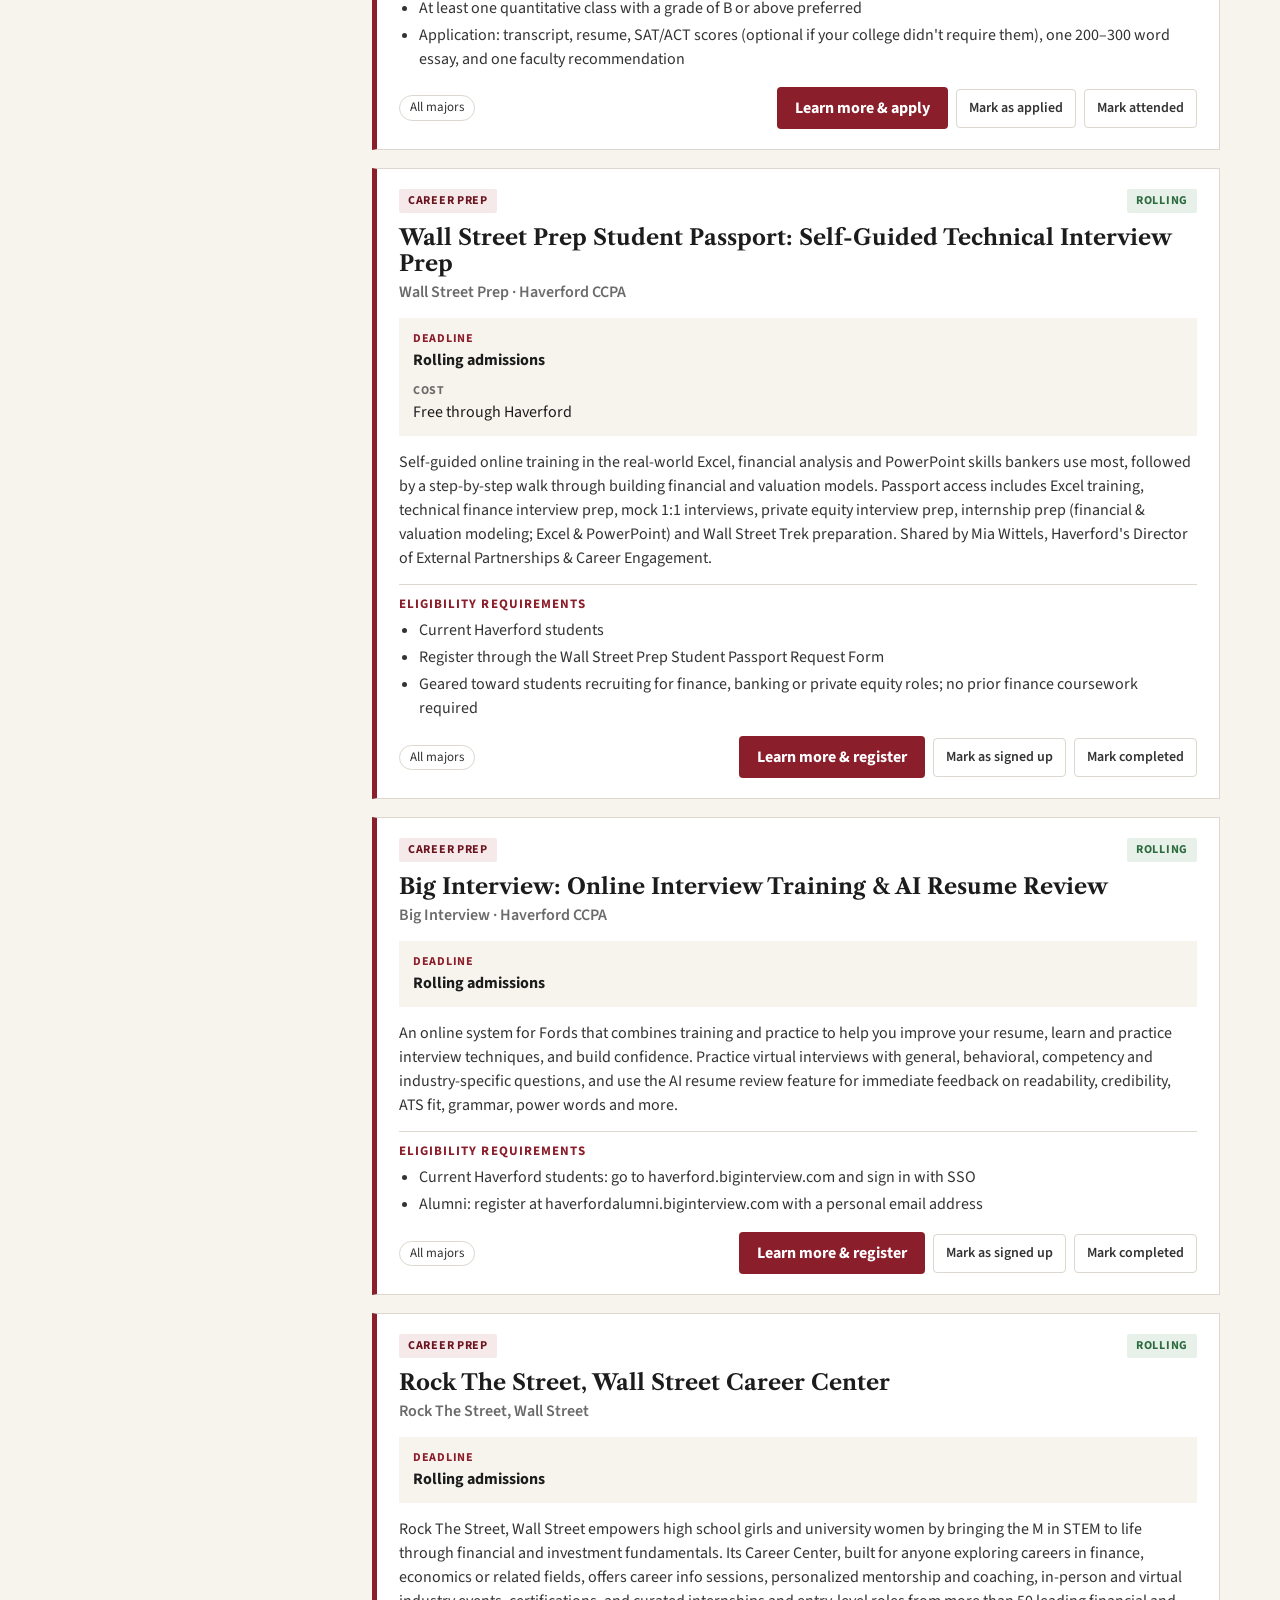
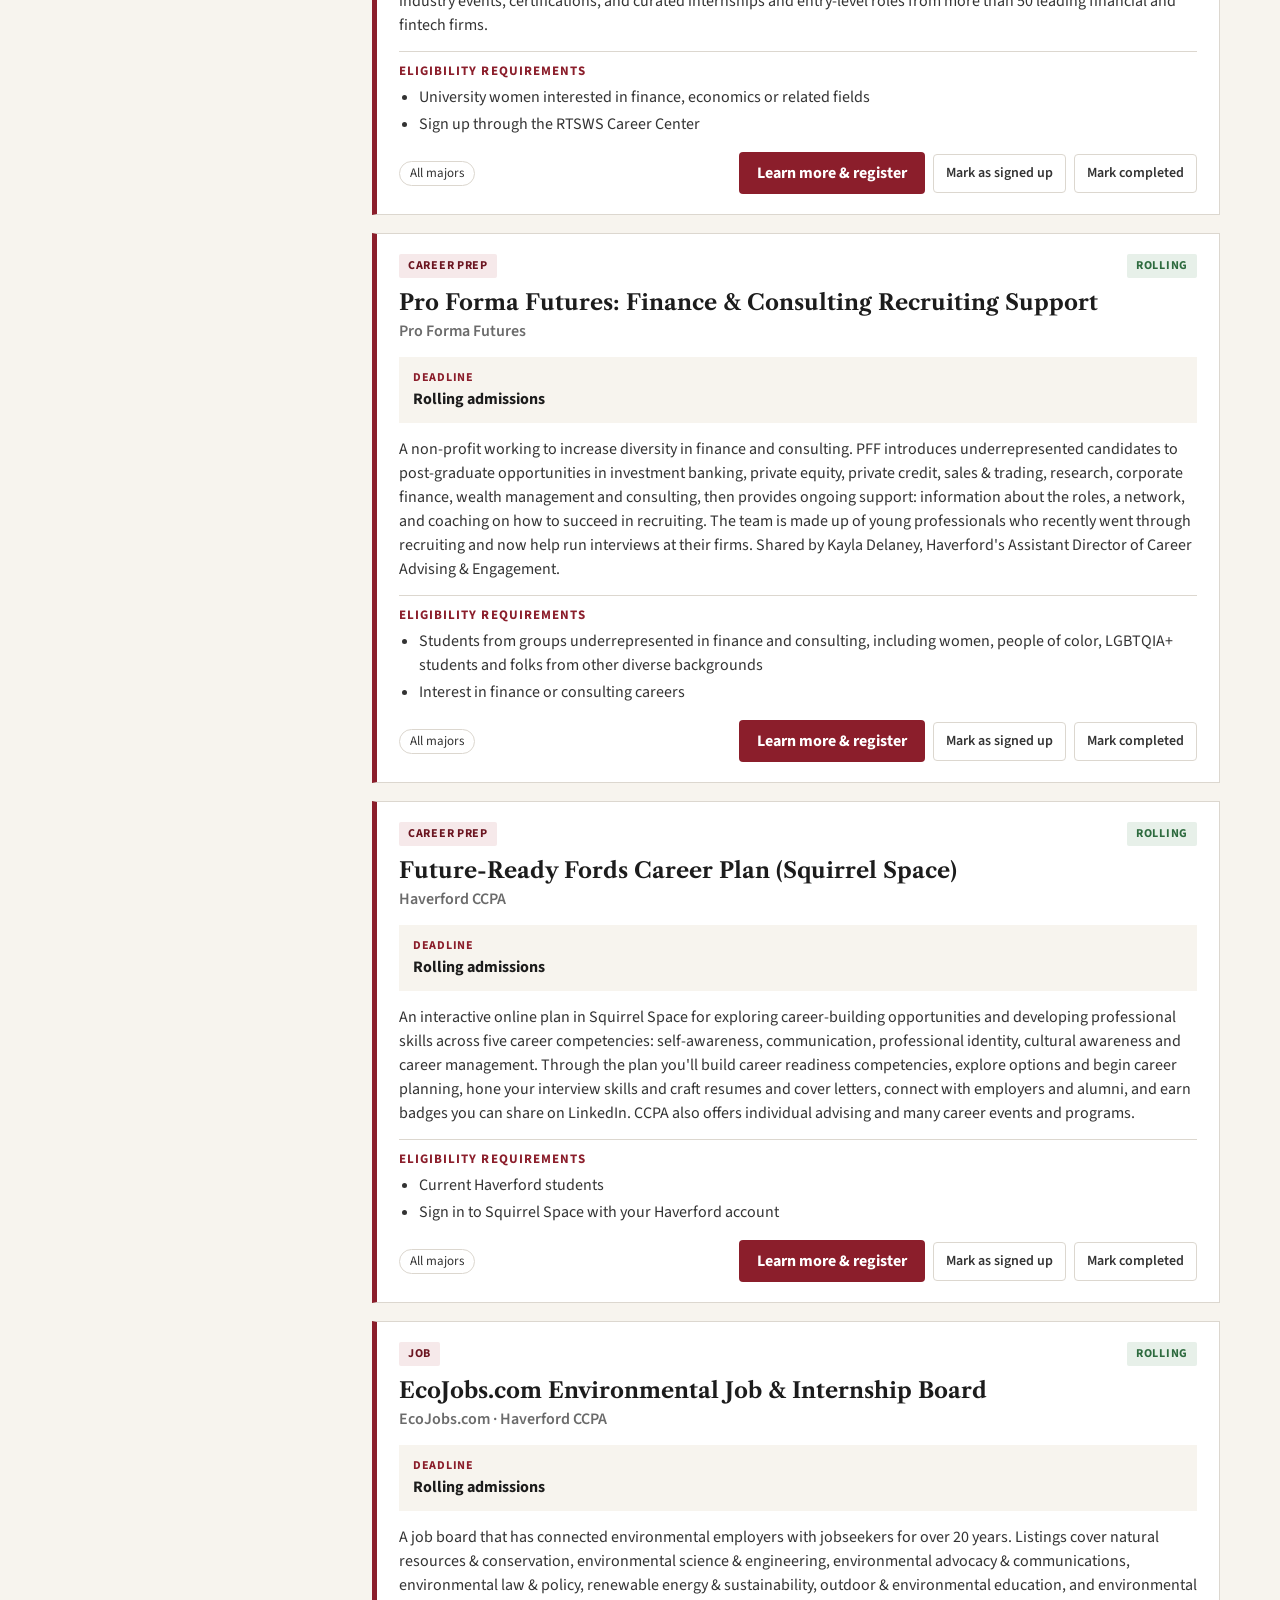
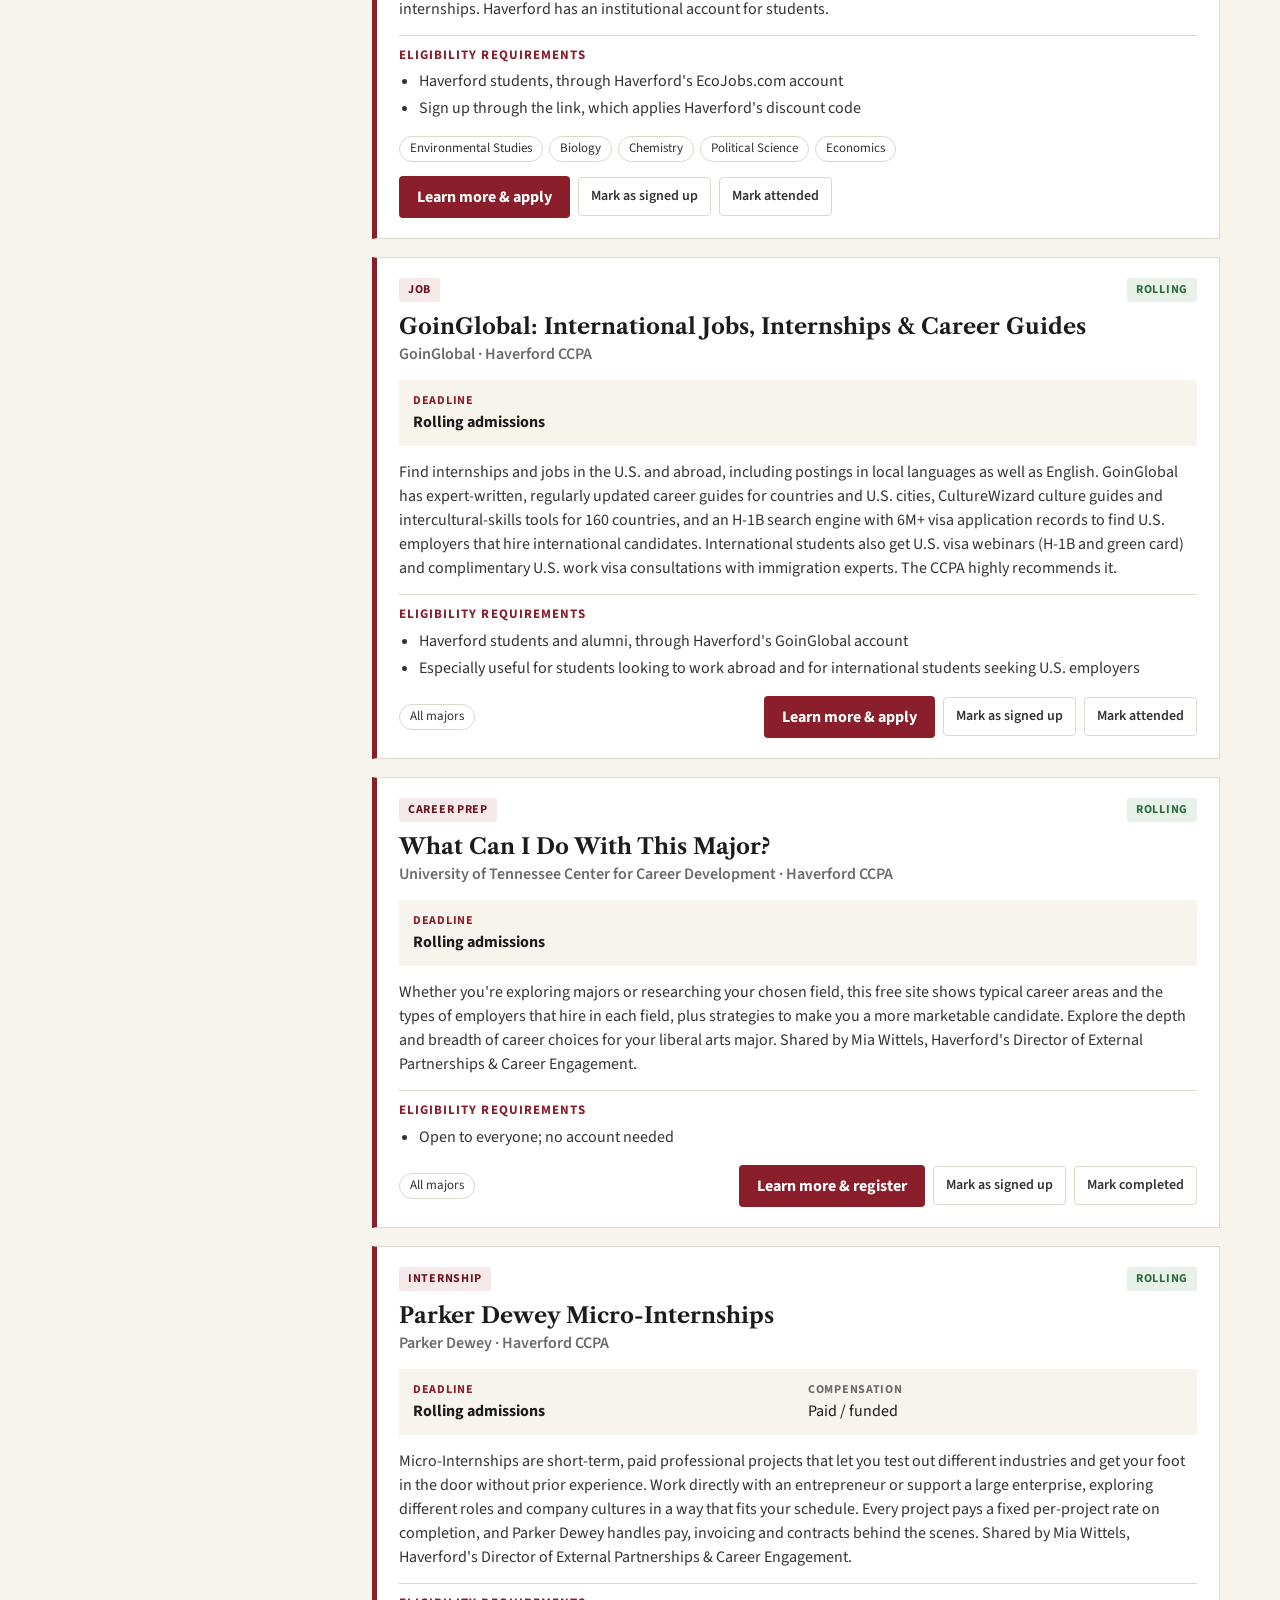
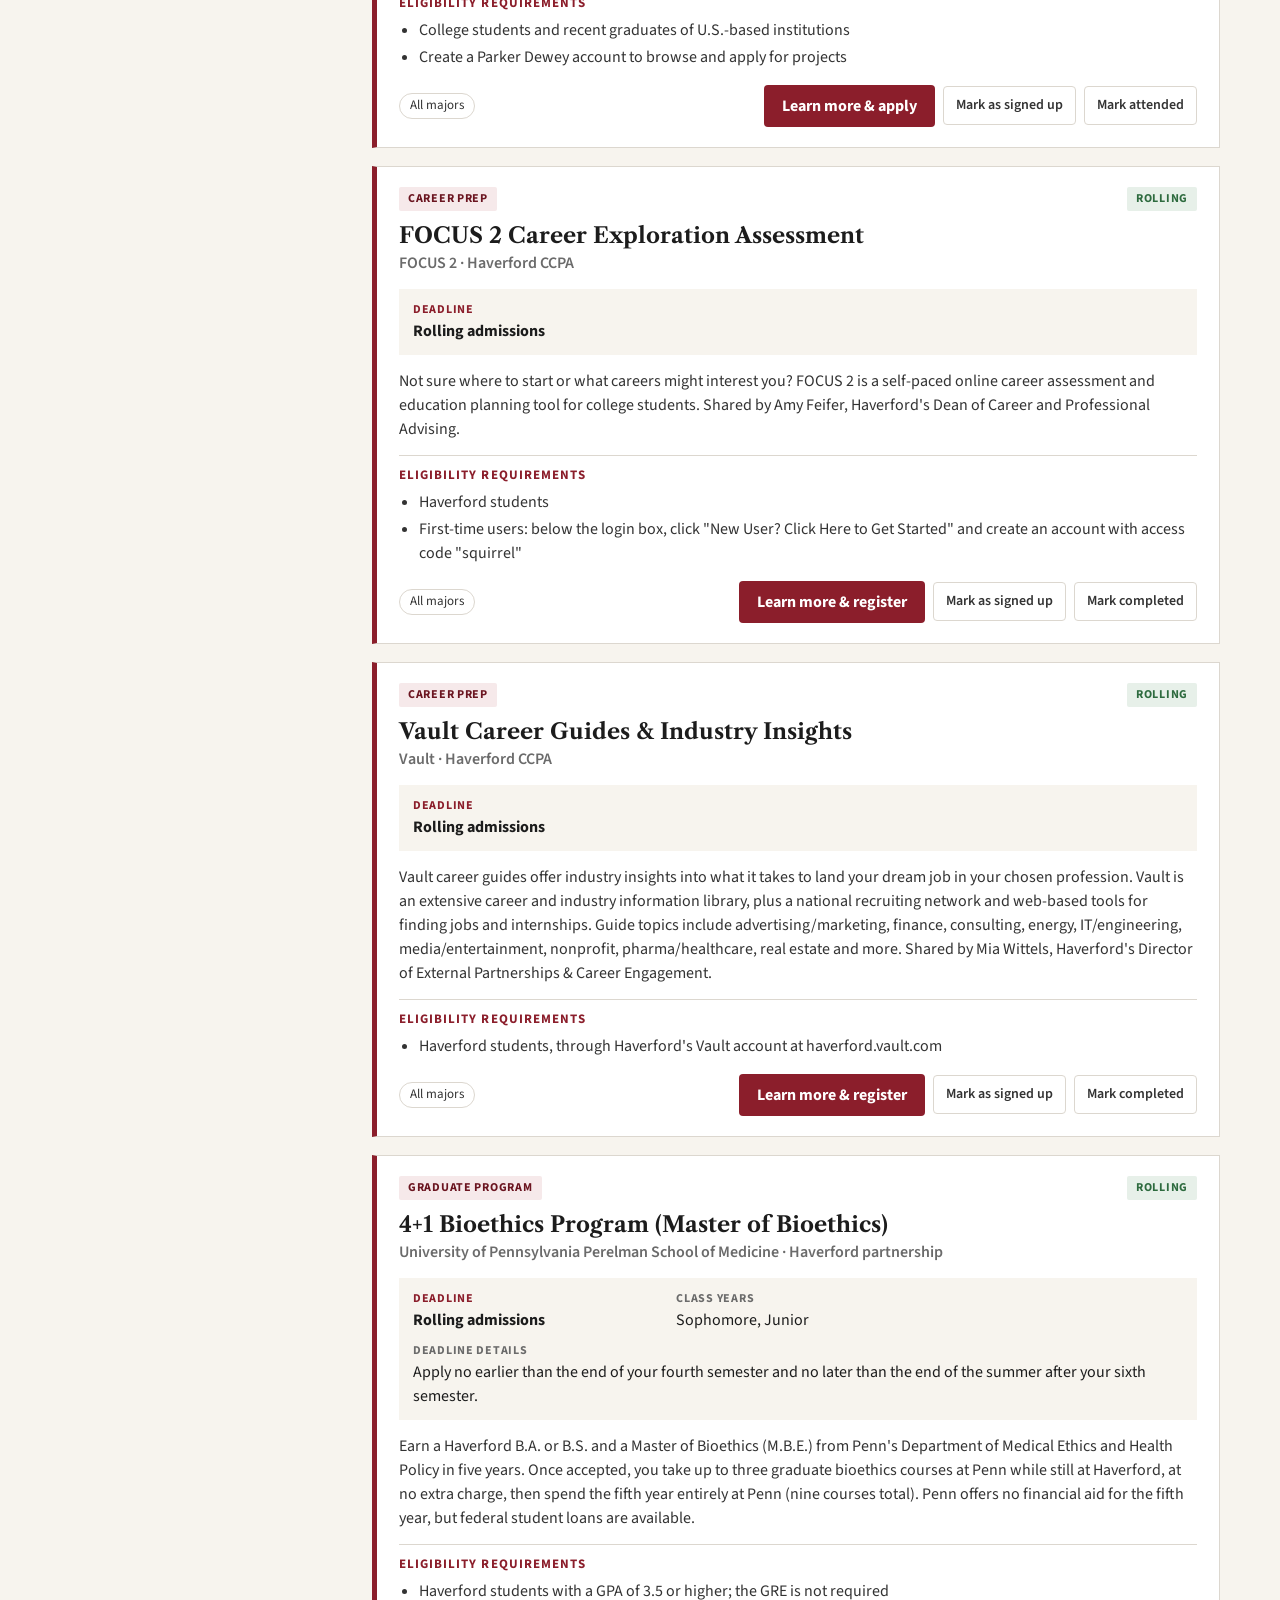
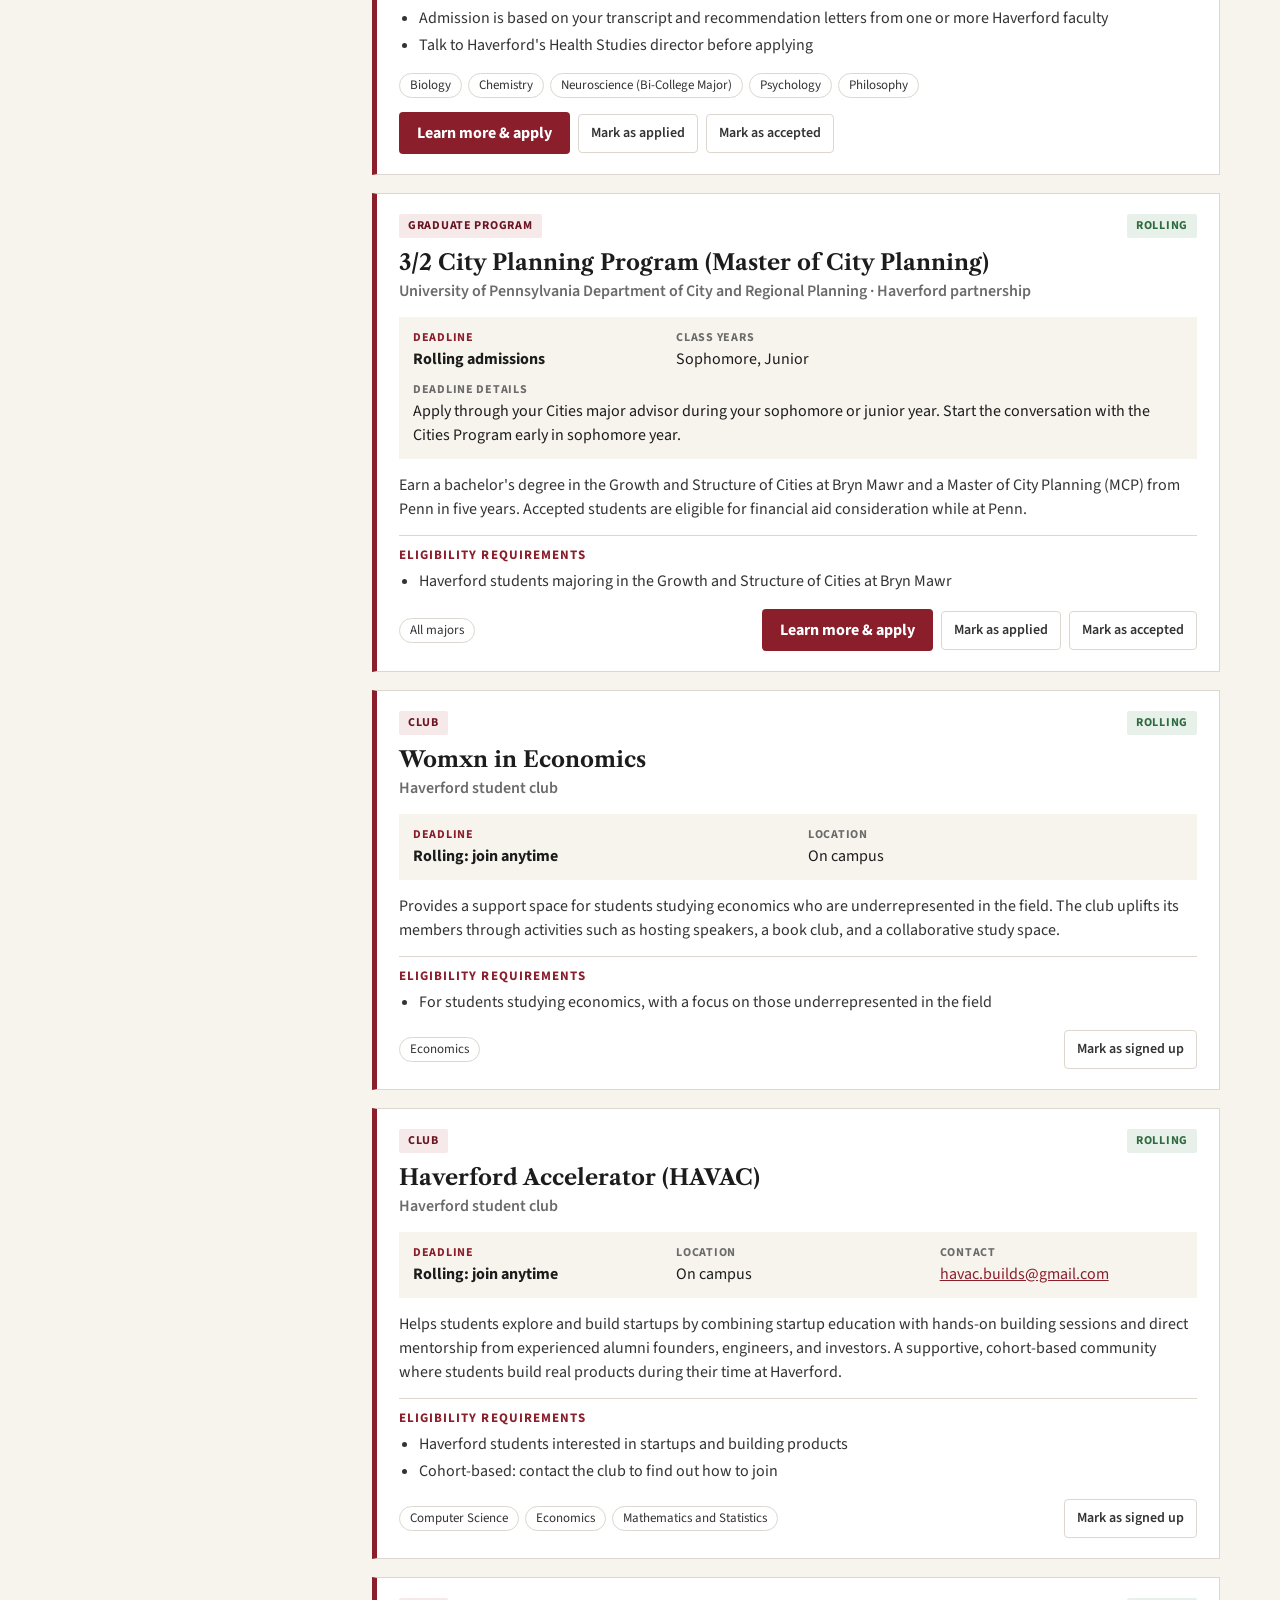
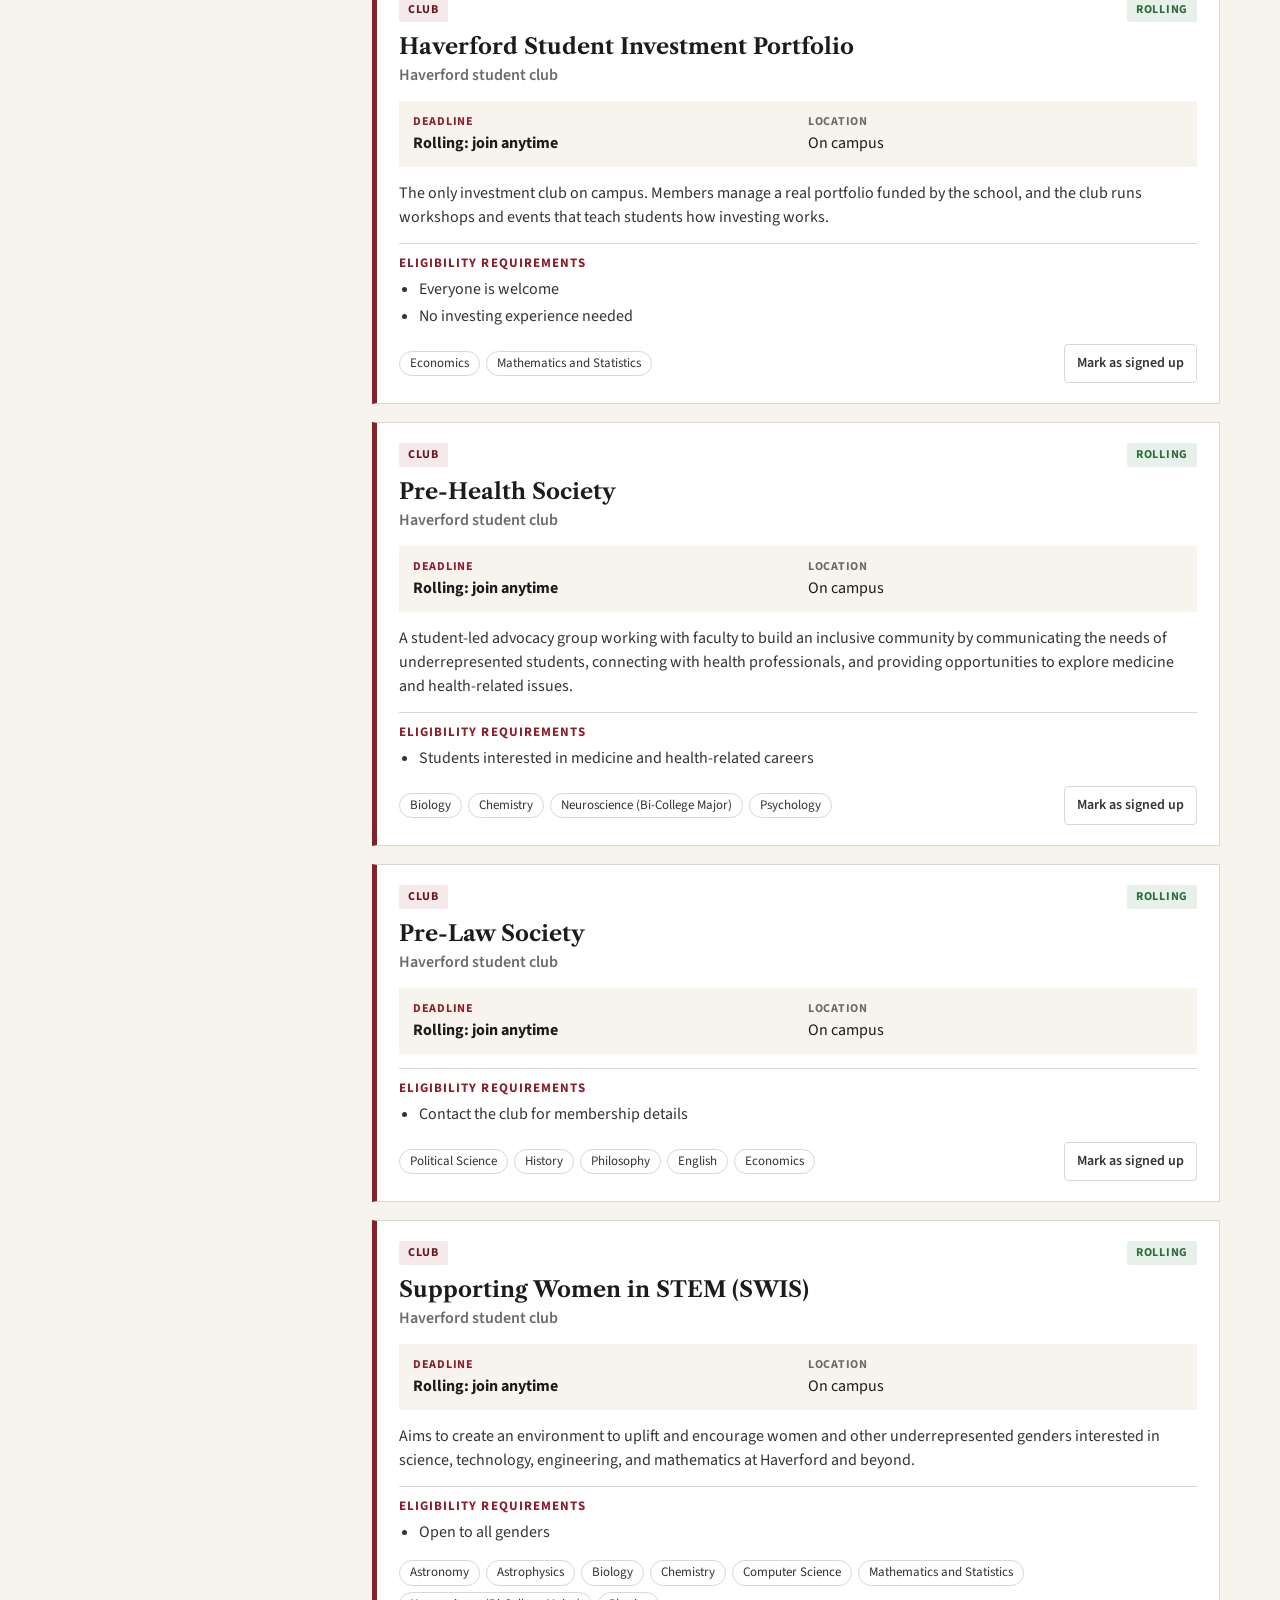
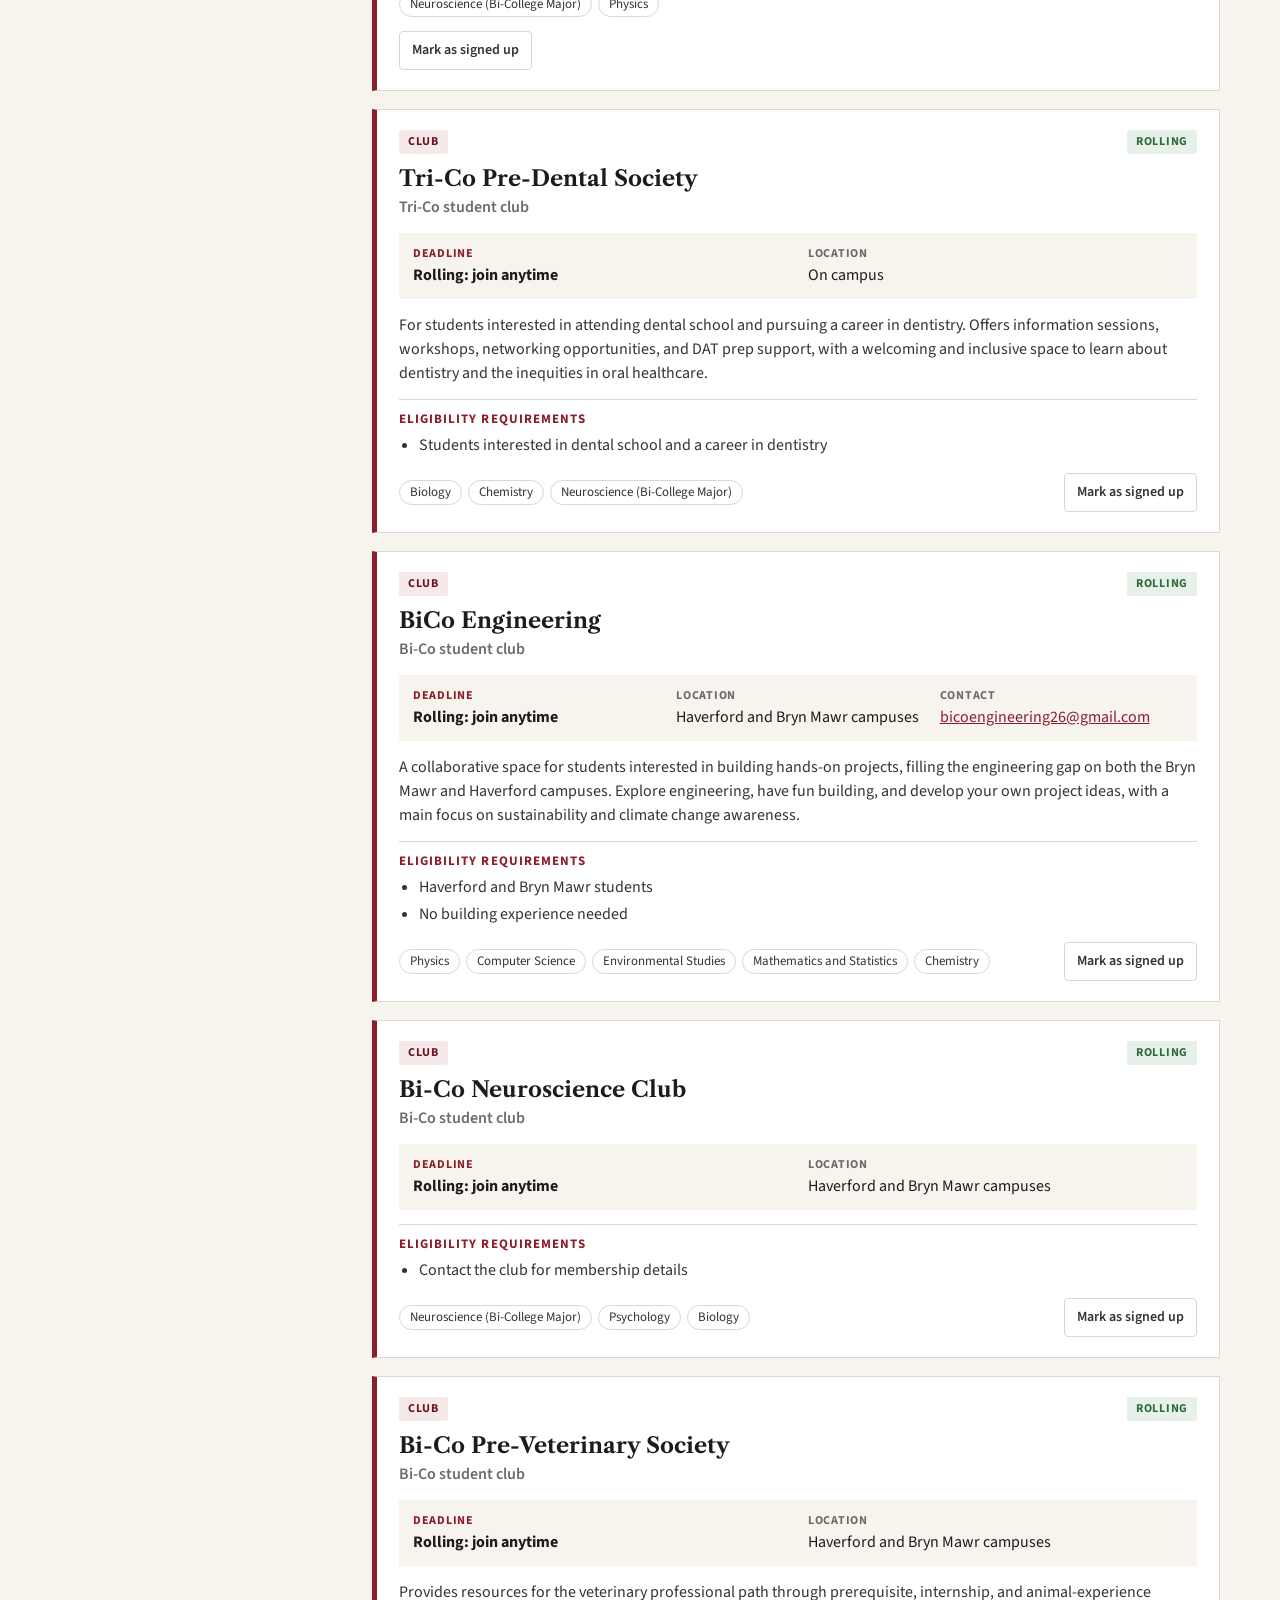
==== commit 0fa597fc: "Add interests to My Profile; add Sotheby's and IHP Career Connect events Students can pick interests" ====
--- a/index.html
+++ b/index.html
@@ -87,6 +87,11 @@
             <label>Second major or minor
               <select id="profile-major-2"></select>
             </label>
+            <fieldset class="interest-field">
+              <legend>Interests</legend>
+              <p class="interest-hint">Pick any that apply. Listings that match get a “For your interest” tag.</p>
+              <div id="profile-interests" class="interest-options"></div>
+            </fieldset>
             <label>Class year
               <select id="profile-year"></select>
             </label>
--- a/styles.css
+++ b/styles.css
@@ -168,6 +168,26 @@
 
 .form-error { margin: 0; color: var(--red); font-weight: 600; }
 
+.interest-field { border: 0; margin: 0; padding: 0; }
+.interest-field legend {
+  padding: 0; margin-bottom: 2px;
+  font-size: 14px; font-weight: 700; color: var(--black);
+  text-transform: none; letter-spacing: 0;
+}
+.interest-hint { margin: 0 0 8px; font-size: 13px; color: var(--gray); }
+.interest-options { display: flex; flex-wrap: wrap; gap: 6px; }
+.interest-pill { position: relative; cursor: pointer; }
+.stack .interest-pill { display: inline-block; font-weight: 600; }
+.interest-pill input { position: absolute; opacity: 0; width: 1px; height: 1px; }
+.interest-pill span {
+  display: inline-block; padding: 5px 12px;
+  border: 1px solid var(--line); border-radius: 999px;
+  background: var(--white); color: var(--charcoal); font-size: 13px;
+}
+.interest-pill:hover span { border-color: var(--red); color: var(--red); }
+.interest-pill input:checked + span { background: var(--red); border-color: var(--red); color: var(--white); }
+.interest-pill input:focus-visible + span { outline: 3px solid var(--gold); outline-offset: 1px; }
+
 .primary-btn, .secondary-btn {
   font: inherit; font-weight: 700; cursor: pointer;
   border-radius: var(--radius); padding: 10px 18px;
